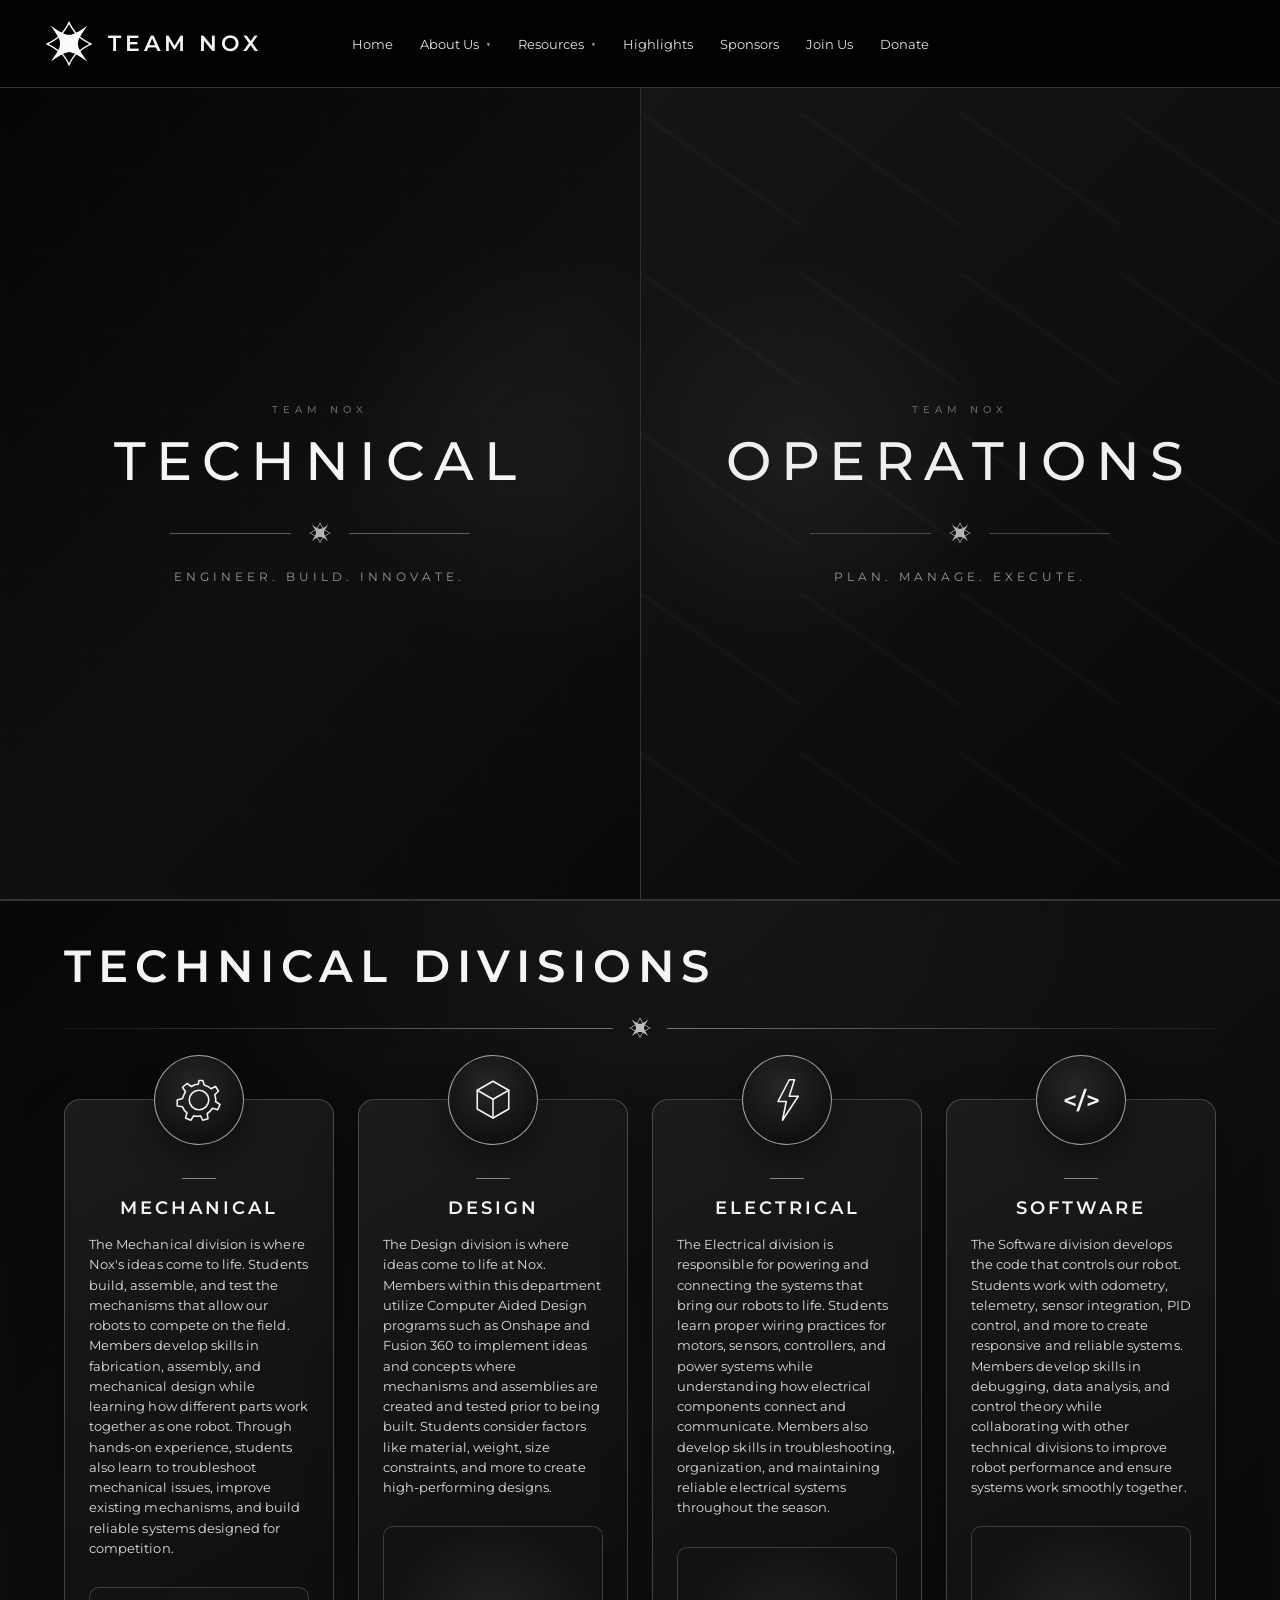
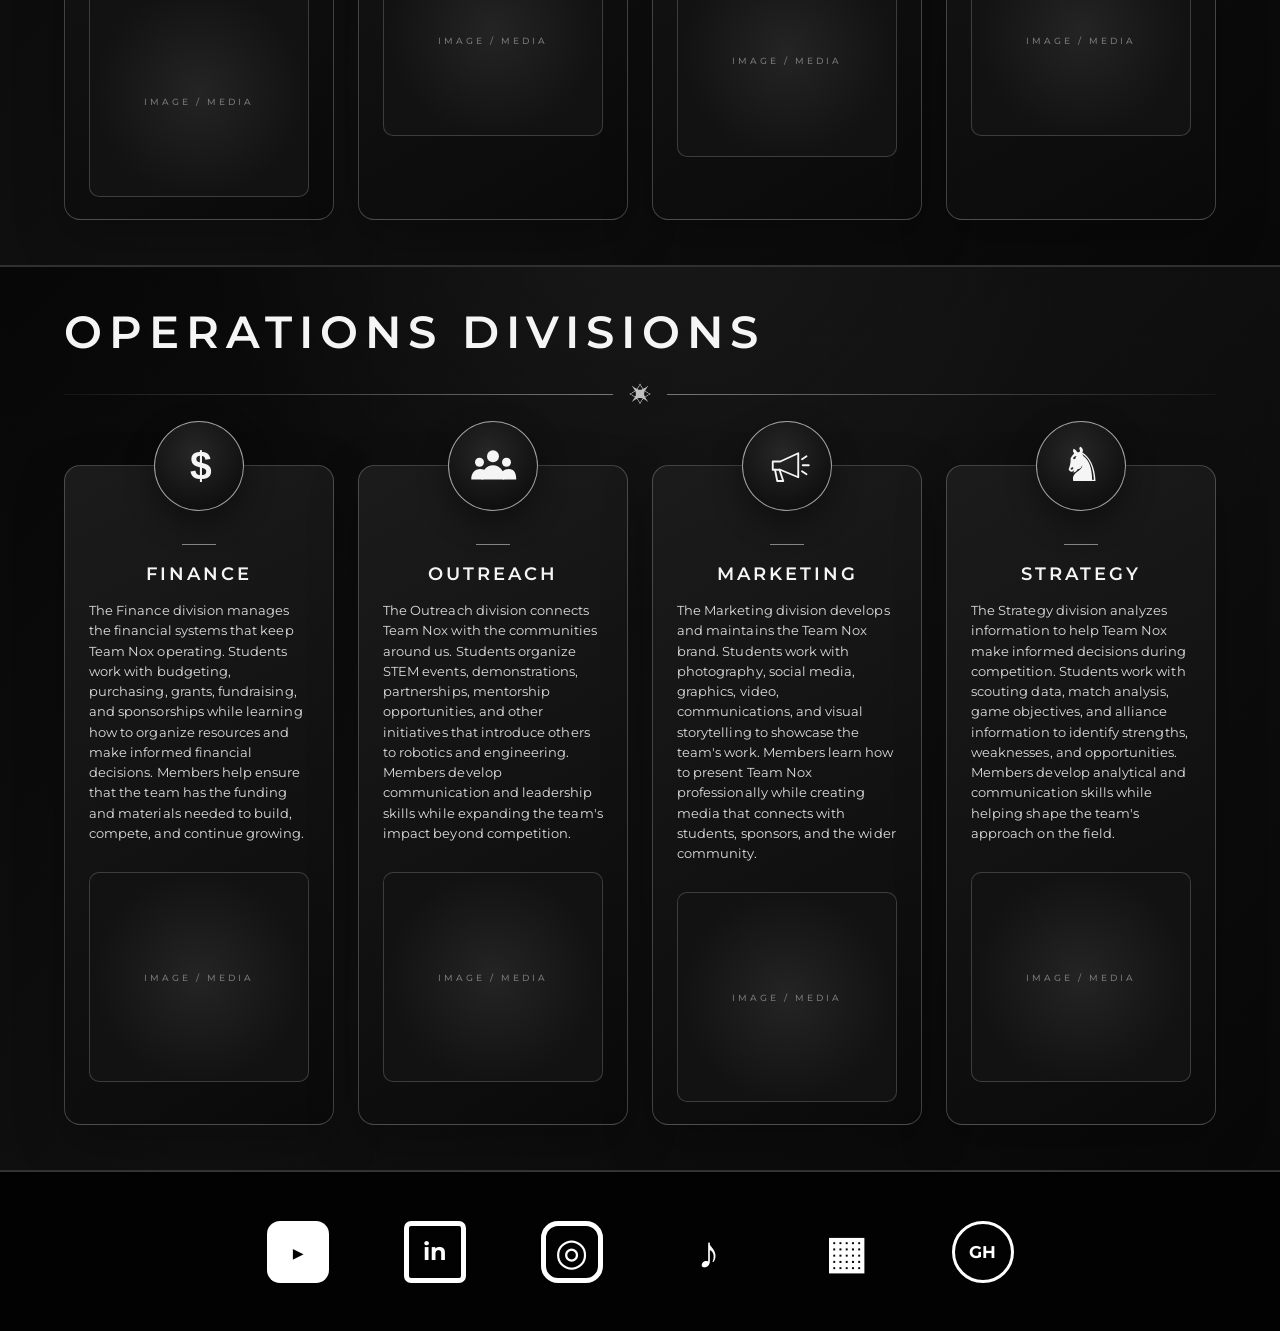
==== About Us/divisions.html @ 46ac1f10 "Initial website upload" ====
<!DOCTYPE html>
<html lang="en">

<head>

  <meta charset="UTF-8">

  <meta
    name="viewport"
    content="width=device-width, initial-scale=1.0"
  >

  <title>Divisions | Team NOX</title>

  <!-- SAME FONT AS HOMEPAGE -->
  <link rel="preconnect" href="https://fonts.googleapis.com">
  <link rel="preconnect" href="https://fonts.gstatic.com" crossorigin>

  <link
    href="https://fonts.googleapis.com/css2?family=Montserrat:wght@300;400;500;600;700&display=swap"
    rel="stylesheet"
  >

  <!-- MAIN WEBSITE CSS -->
  <link rel="stylesheet" href="../style.css">

</head>


<body>


  <!-- =====================================================
       NAVBAR
  ====================================================== -->

  <header class="navbar">


    <!-- TEAM NOX BRAND -->

    <a
      href="../index.html"
      class="brand"
    >

      <img
        src="../image/Nox Transparent Logo.png"
        alt="Team NOX Logo"
        class="nav-logo"
      >

      <span class="brand-name">
        TEAM NOX
      </span>

    </a>



    <!-- NAVIGATION -->

    <nav class="nav-links">


      <!-- HOME -->

      <a href="../index.html">
        Home
      </a>



      <!-- ABOUT US -->

      <div class="nav-dropdown">

        <button
          class="dropdown-button"
          type="button"
        >

          About Us

          <span class="arrow">
            ▼
          </span>

        </button>


        <div class="dropdown-menu">

          <a href="founders.html">
            Meet the Founders
          </a>

          <a href="mentors.html">
            Meet the Mentors
          </a>

          <a href="story.html">
            Our Story
          </a>

          <a href="programs.html">
            Our Programs
          </a>

          <a href="divisions.html">
            Divisions
          </a>

        </div>

      </div>



      <!-- RESOURCES -->

      <div class="nav-dropdown">

        <button
          class="dropdown-button"
          type="button"
        >

          Resources

          <span class="arrow">
            ▼
          </span>

        </button>


        <div class="dropdown-menu">

          <a href="../Resources/grant-tracker.html">
            Grant Tracker
          </a>

          <a href="../Resources/sponsor-packet.html">
            Sponsor Packet
          </a>

          <a href="../Resources/team-handbook.html">
            Team Handbook
          </a>

          <a href="../Resources/team-forms.html">
            Team Forms
          </a>

          <a href="../Resources/calendar.html">
            Calendar
          </a>

        </div>

      </div>



      <a href="../index.html#highlights">
        Highlights
      </a>

      <a href="../index.html#sponsors">
        Sponsors
      </a>

      <a href="../index.html#join">
        Join Us
      </a>

      <a href="../index.html#donate">
        Donate
      </a>


    </nav>


    <div class="nav-spacer"></div>


  </header>



  <!-- =====================================================
       DIVISIONS PAGE
  ====================================================== -->

  <main class="divisions-page">



    <!-- =====================================================
         INTERACTIVE LANDING
    ====================================================== -->

    <div class="division-split">


      <!-- =================================================
           TECHNICAL LANDING PANEL
      ================================================== -->

      <section
        class="division-panel technical-panel"
        tabindex="0"
      >


        <!-- DEFAULT -->

        <div class="division-idle">

          <span class="division-small-label">
            TEAM NOX
          </span>

          <h1>
            TECHNICAL
          </h1>

          <div class="division-divider">

            <span></span>

            <img
              src="../image/Nox Transparent Logo.png"
              alt=""
            >

            <span></span>

          </div>

          <p>
            ENGINEER. BUILD. INNOVATE.
          </p>

        </div>



        <!-- EXPANDED -->

        <div class="division-expanded technical-expanded">


          <div class="division-copy">

            <span class="expanded-number">
              01 / 02
            </span>

            <h2>
              TECHNICAL
            </h2>

            <div class="expanded-divider">

              <span></span>

              <img
                src="../image/Nox Transparent Logo.png"
                alt=""
              >

              <span></span>

            </div>


            <p class="expanded-description">
              OUR TECHNICAL DIVISIONS ARE WHERE TEAM NOX'S STUDENT ENGINEERS COME TO COLLABORATE AND BUILD. THEY ALLOW MEMBERS WITH VARYING SKILL SETS AND INTERESTS TO WORK TOGETHER ON BUILDING AND TESTING OUR ROBOTS. OUR TECHNICAL DIVISIONS ALLOW ALL MEMBERS TO LEARN AND APPLY THEIR KNOWLEDGE FROM AN EASY ENTRY POINT WHILE STILL ALLOWING MORE EXPERIENCED MEMBERS TO FURTHER DEVELOP THEIR SKILLS.
            </p>


            <button
              class="division-learn-button"
              type="button"
              data-target="technical-departments"
            >

              <span>
                LEARN MORE
              </span>

              <span class="learn-arrow">
                →
              </span>

            </button>

          </div>



          <!-- MEDIA -->

          <div class="division-media">

            <div class="media-overlay">

              <span class="media-icon">
                ◇
              </span>

              <span>
                IMAGE / MEDIA
              </span>

            </div>

          </div>


        </div>


      </section>



      <!-- =================================================
           OPERATIONS LANDING PANEL
      ================================================== -->

      <section
        class="division-panel operations-panel"
        tabindex="0"
      >


        <!-- DEFAULT -->

        <div class="division-idle">

          <span class="division-small-label">
            TEAM NOX
          </span>

          <h1>
            OPERATIONS
          </h1>

          <div class="division-divider">

            <span></span>

            <img
              src="../image/Nox Transparent Logo.png"
              alt=""
            >

            <span></span>

          </div>

          <p>
            PLAN. MANAGE. EXECUTE.
          </p>

        </div>



        <!-- EXPANDED -->

        <div class="division-expanded operations-expanded">


          <!-- MEDIA -->

          <div class="division-media">

            <div class="media-overlay">

              <span class="media-icon">
                ◇
              </span>

              <span>
                IMAGE / MEDIA
              </span>

            </div>

          </div>



          <div class="division-copy">

            <span class="expanded-number">
              02 / 02
            </span>

            <h2>
              OPERATIONS
            </h2>

            <div class="expanded-divider">

              <span></span>

              <img
                src="../image/Nox Transparent Logo.png"
                alt=""
              >

              <span></span>

            </div>


            <p class="expanded-description">
              OUR OPERATIONS DIVISIONS ARE WHERE TEAM NOX'S STUDENTS COLLABORATE, ORGANIZE, AND LEAD THE TEAM OUTSIDE OF THE ROBOT. THEY ALLOW STUDENTS WITH DIFFERENT SKILLS AND INTERESTS TO COME TOGETHER IN OUTREACH, FINANCE, MARKETING, STRATEGY, AND MORE. OUR OPERATIONS DIVISIONS SERVE AS AN ACCESSIBLE GATEWAY TO LEADERSHIP POSITIONS WHERE STUDENTS CAN DEVELOP THEIR COMMUNICATION AND BUSINESS SKILLS AND ALLOW OUR MORE EXPERIENCED MEMBERS TO TAKE ON GREATER RESPONSIBILITIES AND INFLUENCE THE FUTURE OF TEAM NOX.
            </p>


            <button
              class="division-learn-button"
              type="button"
              data-target="operations-departments"
            >

              <span>
                LEARN MORE
              </span>

              <span class="learn-arrow">
                →
              </span>

            </button>

          </div>


        </div>


      </section>


    </div>



    <!-- =====================================================
         TECHNICAL DIVISIONS
    ====================================================== -->

    <section
      class="technical-divisions-section"
      id="technical-departments"
    >

      <div class="technical-divisions-inner">


        <!-- HEADING -->

        <div class="technical-divisions-heading">

          <h2>
            TECHNICAL DIVISIONS
          </h2>

          <div class="technical-heading-divider">

            <span></span>

            <img
              src="../image/Nox Transparent Logo.png"
              alt=""
            >

            <span></span>

          </div>

        </div>



        <!-- TECHNICAL CARDS -->

        <div class="technical-divisions-grid">


          <!-- =================================================
               MECHANICAL
          ================================================== -->

          <article class="technical-division-card">


            <div class="technical-icon">

              <svg
                viewBox="0 0 64 64"
                aria-hidden="true"
              >

                <circle
                  cx="32"
                  cy="32"
                  r="13"
                ></circle>

                <path d="
                  M32 6
                  L37 6
                  L39 12
                  C42 13 45 14 48 17
                  L54 14
                  L58 20
                  L53 25
                  C54 28 55 31 54 34
                  L60 38
                  L57 45
                  L50 43
                  C48 46 46 48 43 50
                  L44 57
                  L37 59
                  L34 53
                  C31 54 28 54 25 53
                  L21 59
                  L14 56
                  L16 49
                  C13 47 11 44 10 41
                  L3 40
                  L3 32
                  L10 30
                  C11 27 12 24 14 21
                  L10 15
                  L16 10
                  L22 14
                  C25 12 28 11 31 11
                  Z
                "></path>

              </svg>

            </div>


            <div class="technical-card-divider"></div>


            <h3>
              MECHANICAL
            </h3>


            <p>
              The Mechanical division is where Nox's ideas come to life.
              Students build, assemble, and test the mechanisms that allow
              our robots to compete on the field. Members develop skills in
              fabrication, assembly, and mechanical design while learning
              how different parts work together as one robot. Through
              hands-on experience, students also learn to troubleshoot
              mechanical issues, improve existing mechanisms, and build
              reliable systems designed for competition.
            </p>


            <div class="technical-card-image">

              <span>
                IMAGE / MEDIA
              </span>

            </div>


          </article>



          <!-- =================================================
               DESIGN
          ================================================== -->

          <article class="technical-division-card">


            <div class="technical-icon">

              <svg
                viewBox="0 0 64 64"
                aria-hidden="true"
              >

                <path d="
                  M32 7
                  L53 19
                  L53 44
                  L32 56
                  L11 44
                  L11 19
                  Z
                "></path>

                <path d="
                  M11 19
                  L32 31
                  L53 19
                "></path>

                <path d="
                  M32 31
                  L32 56
                "></path>

              </svg>

            </div>


            <div class="technical-card-divider"></div>


            <h3>
              DESIGN
            </h3>


            <p>
              The Design division is where ideas come to life at Nox.
              Members within this department utilize Computer Aided Design
              programs such as Onshape and Fusion 360 to implement ideas
              and concepts where mechanisms and assemblies are created and
              tested prior to being built. Students consider factors like
              material, weight, size constraints, and more to create
              high-performing designs.
            </p>


            <div class="technical-card-image">

              <span>
                IMAGE / MEDIA
              </span>

            </div>


          </article>



          <!-- =================================================
               ELECTRICAL
          ================================================== -->

          <article class="technical-division-card">


            <div class="technical-icon">

              <svg
                viewBox="0 0 64 64"
                aria-hidden="true"
              >

                <path d="
                  M35 5
                  L20 34
                  L31 34
                  L26 59
                  L47 27
                  L35 27
                  L42 5
                  Z
                "></path>

              </svg>

            </div>


            <div class="technical-card-divider"></div>


            <h3>
              ELECTRICAL
            </h3>


            <p>
              The Electrical division is responsible for powering and
              connecting the systems that bring our robots to life.
              Students learn proper wiring practices for motors, sensors,
              controllers, and power systems while understanding how
              electrical components connect and communicate. Members also
              develop skills in troubleshooting, organization, and
              maintaining reliable electrical systems throughout the season.
            </p>


            <div class="technical-card-image">

              <span>
                IMAGE / MEDIA
              </span>

            </div>


          </article>



          <!-- =================================================
               SOFTWARE
          ================================================== -->

          <article class="technical-division-card">


            <div class="technical-icon software-icon">

              <span>
                &lt;/&gt;
              </span>

            </div>


            <div class="technical-card-divider"></div>


            <h3>
              SOFTWARE
            </h3>


            <p>
              The Software division develops the code that controls our
              robot. Students work with odometry, telemetry, sensor
              integration, PID control, and more to create responsive and
              reliable systems. Members develop skills in debugging, data
              analysis, and control theory while collaborating with other
              technical divisions to improve robot performance and ensure
              systems work smoothly together.
            </p>


            <div class="technical-card-image">

              <span>
                IMAGE / MEDIA
              </span>

            </div>


          </article>


        </div>

      </div>

    </section>



    <!-- =====================================================
         OPERATIONS DIVISIONS
    ====================================================== -->

    <section
      class="operations-divisions-section"
      id="operations-departments"
    >

      <div class="operations-divisions-inner">


        <!-- HEADING -->

        <div class="operations-divisions-heading">

          <h2>
            OPERATIONS DIVISIONS
          </h2>

          <div class="operations-heading-divider">

            <span></span>

            <img
              src="../image/Nox Transparent Logo.png"
              alt=""
            >

            <span></span>

          </div>

        </div>



        <!-- OPERATIONS CARDS -->

        <div class="operations-divisions-grid">


          <!-- =================================================
               FINANCE
          ================================================== -->

          <article class="operations-division-card">


            <!-- DOLLAR ICON -->

            <div class="operations-icon operations-finance-icon">

              <svg
                viewBox="0 0 64 64"
                aria-hidden="true"
              >

                <text
                  x="34"
                  y="46"
                  text-anchor="middle"
                  fill="#f5f5f5"
                  stroke="none"
                  font-family="Arial, sans-serif"
                  font-size="43"
                  font-weight="700"
                >
                  $
                </text>

              </svg>

            </div>


            <div class="operations-card-divider"></div>


            <h3>
              FINANCE
            </h3>


            <p>
              The Finance division manages the financial systems that keep
              Team Nox operating. Students work with budgeting, purchasing,
              grants, fundraising, and sponsorships while learning how to
              organize resources and make informed financial decisions.
              Members help ensure that the team has the funding and
              materials needed to build, compete, and continue growing.
            </p>


            <div class="operations-card-image">

              <span>
                IMAGE / MEDIA
              </span>

            </div>


          </article>



          <!-- =================================================
               OUTREACH
          ================================================== -->

          <article class="operations-division-card">


            <!-- PEOPLE ICON -->

            <div class="operations-icon operations-outreach-icon">

              <svg
                viewBox="0 0 64 64"
                aria-hidden="true"
              >

                <!-- CENTER PERSON -->

                <circle
                  cx="32"
                  cy="19"
                  r="8"
                  fill="#f5f5f5"
                  stroke="none"
                ></circle>

                <path
                  d="
                    M17 50
                    C17 38 23 31 32 31
                    C41 31 47 38 47 50
                    Z
                  "
                  fill="#f5f5f5"
                  stroke="none"
                ></path>


                <!-- LEFT PERSON -->

                <circle
                  cx="14"
                  cy="27"
                  r="6"
                  fill="#f5f5f5"
                  stroke="none"
                ></circle>

                <path
                  d="
                    M3 50
                    C3 41 8 36 15 36
                    C18 36 21 37 23 39
                    C20 42 19 46 19 50
                    Z
                  "
                  fill="#f5f5f5"
                  stroke="none"
                ></path>


                <!-- RIGHT PERSON -->

                <circle
                  cx="50"
                  cy="27"
                  r="6"
                  fill="#f5f5f5"
                  stroke="none"
                ></circle>

                <path
                  d="
                    M45 39
                    C47 37 50 36 53 36
                    C60 36 63 41 63 50
                    L45 50
                    C45 46 44 42 41 39
                    Z
                  "
                  fill="#f5f5f5"
                  stroke="none"
                ></path>

              </svg>

            </div>


            <div class="operations-card-divider"></div>


            <h3>
              OUTREACH
            </h3>


            <p>
              The Outreach division connects Team Nox with the communities
              around us. Students organize STEM events, demonstrations,
              partnerships, mentorship opportunities, and other initiatives
              that introduce others to robotics and engineering. Members
              develop communication and leadership skills while expanding
              the team's impact beyond competition.
            </p>


            <div class="operations-card-image">

              <span>
                IMAGE / MEDIA
              </span>

            </div>


          </article>



          <!-- =================================================
               MARKETING
          ================================================== -->

          <article class="operations-division-card">


            <!-- MEGAPHONE ICON -->

            <div class="operations-icon operations-marketing-icon">

              <svg
                viewBox="0 0 64 64"
                aria-hidden="true"
              >

                <!-- MAIN MEGAPHONE -->

                <path
                  d="
                    M13 26
                    L23 26
                    L47 15
                    L47 47
                    L23 37
                    L13 37
                    Z
                  "
                  fill="none"
                  stroke="#f5f5f5"
                  stroke-width="2.5"
                  stroke-linejoin="round"
                ></path>


                <!-- HANDLE -->

                <path
                  d="
                    M22 37
                    L27 52
                    L19 52
                    L16 37
                  "
                  fill="none"
                  stroke="#f5f5f5"
                  stroke-width="2.5"
                  stroke-linejoin="round"
                ></path>


                <!-- SOUND -->

                <path
                  d="M52 23 L58 19"
                  stroke="#f5f5f5"
                  stroke-width="2.5"
                  stroke-linecap="round"
                ></path>

                <path
                  d="M53 31 L61 31"
                  stroke="#f5f5f5"
                  stroke-width="2.5"
                  stroke-linecap="round"
                ></path>

                <path
                  d="M52 39 L58 43"
                  stroke="#f5f5f5"
                  stroke-width="2.5"
                  stroke-linecap="round"
                ></path>

              </svg>

            </div>


            <div class="operations-card-divider"></div>


            <h3>
              MARKETING
            </h3>


            <p>
              The Marketing division develops and maintains the Team Nox
              brand. Students work with photography, social media, graphics,
              video, communications, and visual storytelling to showcase the
              team's work. Members learn how to present Team Nox
              professionally while creating media that connects with
              students, sponsors, and the wider community.
            </p>


            <div class="operations-card-image">

              <span>
                IMAGE / MEDIA
              </span>

            </div>


          </article>



          <!-- =================================================
               STRATEGY
          ================================================== -->

          <article class="operations-division-card">


            <!-- CHESS KNIGHT ICON -->

            <div class="operations-icon operations-strategy-icon">

              <svg
                viewBox="0 0 64 64"
                aria-hidden="true"
              >

                <text
                  x="32"
                  y="46"
                  text-anchor="middle"
                  fill="#f5f5f5"
                  stroke="none"
                  font-family="Georgia, 'Times New Roman', serif"
                  font-size="46"
                >
                  ♞
                </text>

              </svg>

            </div>


            <div class="operations-card-divider"></div>


            <h3>
              STRATEGY
            </h3>


            <p>
              The Strategy division analyzes information to help Team Nox
              make informed decisions during competition. Students work
              with scouting data, match analysis, game objectives, and
              alliance information to identify strengths, weaknesses, and
              opportunities. Members develop analytical and communication
              skills while helping shape the team's approach on the field.
            </p>


            <div class="operations-card-image">

              <span>
                IMAGE / MEDIA
              </span>

            </div>


          </article>


        </div>

      </div>

    </section>


  </main>



  <!-- =====================================================
       FOOTER
  ====================================================== -->

  <footer>

    <div class="socials">


      <a
        href="#"
        class="social youtube"
        aria-label="YouTube"
      >
        ▶
      </a>


      <a
        href="#"
        class="social linkedin"
        aria-label="LinkedIn"
      >
        in
      </a>


      <a
        href="#"
        class="social instagram"
        aria-label="Instagram"
      >
        ◎
      </a>


      <a
        href="#"
        class="social tiktok"
        aria-label="TikTok"
      >
        ♪
      </a>


      <a
        href="#"
        class="social ftc"
        aria-label="FTC"
      >
        ▦
      </a>


      <a
        href="#"
        class="social github"
        aria-label="GitHub"
      >
        GH
      </a>


    </div>

  </footer>



  <!-- =====================================================
       MAIN WEBSITE JS
  ====================================================== -->

  <script src="../script.js"></script>



  <!-- =====================================================
       DIVISION LEARN MORE SCROLL
  ====================================================== -->

  <script>

    const divisionButtons =
      document.querySelectorAll(
        ".division-learn-button"
      );


    divisionButtons.forEach((button) => {

      button.addEventListener("click", () => {

        const targetId =
          button.dataset.target;


        const section =
          document.getElementById(targetId);


        if (section) {

          section.scrollIntoView({

            behavior: "smooth",

            block: "start"

          });

        }

      });

    });

  </script>


</body>

</html>
---- style.css ----
/* =========================
   GLOBAL
========================= */

* {
  margin: 0;
  padding: 0;
  box-sizing: border-box;
}

html {
  scroll-behavior: smooth;
}

body {
  background: #050505;
  color: #f5f5f5;

  font-family: "Montserrat", sans-serif;

  overflow-x: hidden;
}

a {
  color: inherit;
  text-decoration: none;
}

img {
  display: block;
  max-width: 100%;
}

:root {
  --black: #050505;
  --black-soft: #090909;

  --dark: #101010;
  --dark-gray: #171717;

  --gray: #2b2b2b;
  --gray-light: #9c9c9c;

  --border: #5b5b5b;

  --white: #f5f5f5;
}


/* =========================
   NAVBAR
========================= */

.navbar {
  width: 100%;
  height: 88px;

  display: grid;

  grid-template-columns: 1fr auto 1fr;

  align-items: center;

  padding: 0 45px;

  background: rgba(3, 3, 3, 0.96);

  border-bottom: 1px solid #343434;

  position: sticky;
  top: 0;

  z-index: 1000;

  backdrop-filter: blur(14px);
}


/* Logo + Team NOX */

.brand {
  justify-self: start;

  display: flex;
  align-items: center;

  gap: 15px;
}

.nav-logo {
  width: 48px;
  height: 48px;

  object-fit: contain;
}

.brand-name {
  font-size: 22px;

  font-weight: 600;

  letter-spacing: 4px;

  white-space: nowrap;
}


/* Navigation */

.nav-links {
  justify-self: center;

  display: flex;

  align-items: center;
  justify-content: center;

  gap: 27px;

  height: 100%;
}

.nav-links > a {
  color: #e4e4e4;

  font-size: 13px;

  font-weight: 400;

  position: relative;

  white-space: nowrap;

  transition: color 0.25s ease;
}

.nav-links > a::after {
  content: "";

  position: absolute;

  left: 0;
  bottom: -9px;

  width: 0;
  height: 1px;

  background: #ffffff;

  transition: width 0.25s ease;
}

.nav-links > a:hover {
  color: #ffffff;
}

.nav-links > a:hover::after {
  width: 100%;
}

.arrow {
  font-size: 8px;

  margin-left: 3px;

  color: #999;

  display: inline-block;

  transition: transform 0.2s ease;
}


/*
  Keeps navigation centered
*/

.nav-spacer {
  justify-self: end;

  width: 180px;
}


/* =========================
   ABOUT US DROPDOWN
========================= */

.nav-dropdown {
  position: relative;

  display: flex;
  align-items: center;

  /*
    Fill navbar height so there is no
    hover gap between About Us and menu
  */
  height: 100%;
}


/* About Us button */

.dropdown-button {
  background: none;

  border: none;

  height: 100%;

  padding: 0;

  font-family: "Montserrat", sans-serif;

  font-size: 13px;

  font-weight: 400;

  color: #e4e4e4;

  cursor: pointer;

  display: flex;
  align-items: center;

  gap: 4px;

  white-space: nowrap;

  position: relative;

  transition: color 0.25s ease;
}


/* underline */

.dropdown-button::after {
  content: "";

  position: absolute;

  left: 0;

  bottom: 25px;

  width: 0;

  height: 1px;

  background: #ffffff;

  transition: width 0.25s ease;
}

.nav-dropdown:hover .dropdown-button {
  color: #ffffff;
}

.nav-dropdown:hover .dropdown-button::after {
  width: 100%;
}


/* Hidden dropdown */

.dropdown-menu {
  position: absolute;

  /*
    Important:
    touches the bottom of nav-dropdown
    instead of floating below it
  */
  top: 100%;

  left: 50%;

  transform:
    translateX(-50%)
    translateY(0);

  min-width: 225px;

  background: rgba(7, 7, 7, 0.98);

  border:
    1px solid
    rgba(255, 255, 255, 0.13);

  padding: 8px;

  opacity: 0;

  visibility: hidden;

  pointer-events: none;

  z-index: 3000;

  box-shadow:
    0 18px 45px
    rgba(0, 0, 0, 0.6);

  backdrop-filter: blur(16px);

  -webkit-backdrop-filter: blur(16px);

  transition:
    opacity 0.18s ease,
    visibility 0.18s ease;
}


/*
  Invisible bridge.

  Even if the browser creates a tiny
  subpixel gap, your cursor stays in
  the hover area.
*/

.dropdown-menu::before {
  content: "";

  position: absolute;

  left: 0;

  top: -12px;

  width: 100%;

  height: 12px;

  background: transparent;
}


/* small top accent */

.dropdown-menu::after {
  content: "";

  position: absolute;

  left: 50%;

  top: -1px;

  transform: translateX(-50%);

  width: 45px;

  height: 1px;

  background: rgba(255, 255, 255, 0.75);
}


/* Dropdown links */

.dropdown-menu a {
  display: flex;

  align-items: center;

  width: 100%;

  min-height: 43px;

  padding: 0 16px;

  color: #bdbdbd;

  font-size: 12px;

  font-weight: 400;

  letter-spacing: 0.25px;

  white-space: nowrap;

  position: relative;

  transition:
    color 0.2s ease,
    background 0.2s ease,
    padding-left 0.2s ease;
}


/*
  Remove normal navbar underline
  inside dropdown
*/

.dropdown-menu a::after {
  display: none;
}


/* Dropdown link hover */

.dropdown-menu a:hover {
  color: #ffffff;

  background:
    rgba(255, 255, 255, 0.065);

  padding-left: 20px;
}


/* Show dropdown */

.nav-dropdown:hover .dropdown-menu,
.nav-dropdown:focus-within .dropdown-menu {
  opacity: 1;

  visibility: visible;

  pointer-events: auto;
}


/* Rotate arrow */

.nav-dropdown:hover .arrow,
.nav-dropdown:focus-within .arrow {
  transform: rotate(180deg);
}


/* =========================
   HERO
========================= */

.hero {
  min-height: calc(100svh - 88px);
  width: 100%;

  position: relative;

  display: flex;
  align-items: center;
  justify-content: center;

  overflow: hidden;

  background:
    radial-gradient(
      circle at 52% 48%,
      rgba(32, 32, 32, 0.34) 0%,
      rgba(18, 18, 18, 0.24) 28%,
      rgba(9, 9, 9, 0.72) 60%,
      #050505 100%
    ),
    linear-gradient(
      90deg,
      #050505 0%,
      #080808 48%,
      #0a0a0a 72%,
      #060606 100%
    );
}


/* subtle technical grid */

.hero::before {
  content: "";

  position: absolute;
  inset: 0;

  background-image:
    linear-gradient(
      rgba(255, 255, 255, 0.012) 1px,
      transparent 1px
    ),
    linear-gradient(
      90deg,
      rgba(255, 255, 255, 0.012) 1px,
      transparent 1px
    );

  background-size: 80px 80px;

  opacity: 0.18;

  pointer-events: none;
}


/* left technical detail */

.hero-lines-left {
  position: absolute;

  width: 390px;
  height: 350px;

  left: 0;
  top: 100px;

  opacity: 0.45;
}

.hero-lines-left::before {
  content: "";

  position: absolute;

  left: -90px;
  top: 90px;

  width: 390px;
  height: 1px;

  background: #3b3b3b;

  transform: rotate(-45deg);
}

.hero-lines-left::after {
  content: "";

  position: absolute;

  left: 50px;
  top: 270px;

  width: 250px;
  height: 1px;

  background: #393939;
}


/* centered hero */

.hero-center {
  z-index: 10;

  display: flex;

  flex-direction: column;

  align-items: center;
  justify-content: center;
}

.hero-logo {
  width: 330px;
  height: 330px;

  object-fit: contain;

  margin-bottom: 15px;

  filter:
    drop-shadow(
      0 0 25px rgba(255, 255, 255, 0.08)
    );
}

.hero-text {
  display: flex;

  flex-direction: column;

  align-items: center;

  gap: 10px;

  font-size: 30px;

  font-weight: 400;

  letter-spacing: 9px;
}


/* decorative giant logo */

.hero-watermark {
  position: absolute;

  right: -210px;
  bottom: -150px;

  width: 820px;

  opacity: 0.12;

  pointer-events: none;

  filter: brightness(0.78);

  -webkit-mask-image: linear-gradient(
    to right,
    transparent 0%,
    rgba(0, 0, 0, 0.06) 12%,
    rgba(0, 0, 0, 0.18) 25%,
    rgba(0, 0, 0, 0.42) 40%,
    rgba(0, 0, 0, 0.72) 58%,
    black 78%,
    black 100%
  );

  mask-image: linear-gradient(
    to right,
    transparent 0%,
    rgba(0, 0, 0, 0.06) 12%,
    rgba(0, 0, 0, 0.18) 25%,
    rgba(0, 0, 0, 0.42) 40%,
    rgba(0, 0, 0, 0.72) 58%,
    black 78%,
    black 100%
  );

  -webkit-mask-repeat: no-repeat;
  mask-repeat: no-repeat;

  -webkit-mask-size: 100% 100%;
  mask-size: 100% 100%;
}


/* =========================
   COMMON SECTION
========================= */

.section {
  width: 100%;

  border-top: 1px solid #444;
}

.section-inner {
  width: min(1280px, 90%);

  margin: auto;

  padding: 48px 0;
}

.section-title {
  font-size: 34px;

  font-weight: 600;

  letter-spacing: 6px;

  margin-bottom: 16px;
}

.section-copy {
  color: #dedede;

  font-size: 16px;

  line-height: 1.62;

  letter-spacing: 1.8px;

  font-weight: 400;

  text-transform: uppercase;
}


/* =========================
   BUTTONS
========================= */

.outline-button {
  width: 285px;
  height: 61px;

  margin-top: 25px;

  display: flex;

  align-items: center;
  justify-content: center;

  border: 1px solid #a4a4a4;

  color: #ffffff;

  font-size: 14px;

  font-weight: 500;

  transition:
    background 0.3s ease,
    color 0.3s ease,
    border 0.3s ease;
}

.outline-button:hover {
  background: #f5f5f5;

  color: #050505;

  border-color: #f5f5f5;
}


/* =========================
   IMAGE PLACEHOLDERS
========================= */

.image-placeholder {
  min-height: 330px;

  border: 1px solid #999;

  background:
    radial-gradient(
      circle at center,
      #242424 0%,
      #1a1a1a 55%,
      #111111 100%
    );

  display: flex;

  align-items: center;
  justify-content: center;

  text-align: center;

  color: #cfcfcf;

  font-size: 14px;

  padding: 25px;

  transition:
    transform 0.3s ease,
    border-color 0.3s ease;
}

.image-placeholder:hover {
  transform: translateY(-3px);

  border-color: #d5d5d5;
}


/* =========================
   FIRST
========================= */

.first-section {
  background: #050505;
}

.first-grid {
  display: grid;

  grid-template-columns: 1.75fr 0.65fr;

  align-items: center;

  gap: 80px;
}


/* =========================
   WHO ARE WE
========================= */

.who-section {
  background:
    linear-gradient(
      110deg,
      #121212 0%,
      #1a1a1a 48%,
      #101010 100%
    );
}

.who-grid {
  display: grid;

  grid-template-columns: 340px 1fr;

  align-items: center;

  gap: 50px;
}

.about-button {
  margin-left: auto;

  width: 360px;
}


/* =========================
   INTERESTED
========================= */

.interested-section {
  background: #050505;
}

.interested-grid {
  display: grid;

  grid-template-columns: 1.7fr 0.7fr;

  align-items: center;

  gap: 80px;
}

.interested-content {
  max-width: 850px;
}


/* =========================
   SPONSORS
========================= */

.sponsors {
  background:
    linear-gradient(
      100deg,
      #101010 0%,
      #1a1a1a 50%,
      #101010 100%
    );
}

.sponsor-heading {
  display: flex;

  align-items: center;
  justify-content: center;

  gap: 30px;

  margin-bottom: 35px;
}

.sponsor-heading h2 {
  font-size: 34px;

  font-weight: 600;

  letter-spacing: 6px;

  text-align: center;

  white-space: nowrap;
}

.sponsor-line {
  height: 1px;

  width: 240px;

  background: #666;
}

.sponsor-grid {
  display: grid;

  grid-template-columns: repeat(4, 1fr);

  gap: 30px;
}

.sponsor-card {
  height: 215px;

  border: 1px solid #989898;

  background:
    radial-gradient(
      circle at center,
      #252525,
      #151515
    );

  display: flex;

  align-items: center;
  justify-content: center;

  color: #d6d6d6;

  font-size: 14px;

  transition:
    transform 0.3s ease,
    background 0.3s ease,
    border-color 0.3s ease;
}

.sponsor-card:hover {
  transform: translateY(-5px);

  background: #242424;

  border-color: #ffffff;
}


/* =========================
   FOOTER
========================= */

footer {
  min-height: 160px;

  background: #020202;

  border-top: 1px solid #363636;

  display: flex;

  align-items: center;
  justify-content: center;
}

.socials {
  display: flex;

  align-items: center;
  justify-content: center;

  gap: 75px;
}

.social {
  width: 62px;
  height: 62px;

  display: flex;

  align-items: center;
  justify-content: center;

  color: #ffffff;

  font-size: 25px;

  font-weight: 700;

  transition:
    transform 0.25s ease,
    opacity 0.25s ease;
}

.social:hover {
  transform: translateY(-5px);

  opacity: 0.7;
}

.youtube {
  border-radius: 13px;

  background: white;

  color: black;
}

.linkedin {
  border-radius: 7px;

  border: 5px solid white;

  font-size: 24px;
}

.instagram {
  border-radius: 17px;

  border: 5px solid white;

  font-size: 38px;

  font-weight: 400;
}

.tiktok {
  font-size: 45px;
}

.ftc {
  font-size: 44px;
}

.github {
  border: 3px solid white;

  border-radius: 50%;

  font-size: 17px;
}


/* =========================
   SCROLL ANIMATION
========================= */

.section-inner {
  opacity: 0;

  transform: translateY(20px);

  transition:
    opacity 0.7s ease,
    transform 0.7s ease;
}

.section-inner.visible {
  opacity: 1;

  transform: translateY(0);
}


/* =========================
   TABLET
========================= */

@media (max-width: 1100px) {

  .navbar {
    padding: 0 25px;
  }

  .nav-links {
    gap: 16px;
  }

  .nav-links > a,
  .dropdown-button {
    font-size: 11px;
  }

  .brand-name {
    font-size: 18px;

    letter-spacing: 2px;
  }

  .nav-logo {
    width: 42px;
    height: 42px;
  }

  .nav-spacer {
    width: 140px;
  }

  .dropdown-menu {
    min-width: 205px;
  }

  .first-grid,
  .interested-grid {
    gap: 45px;
  }

  .who-grid {
    grid-template-columns: 280px 1fr;
  }

  .sponsor-grid {
    grid-template-columns: repeat(2, 1fr);
  }
}


/* =========================
   MOBILE
========================= */

@media (max-width: 800px) {

  .navbar {
    height: auto;

    min-height: 90px;

    display: flex;

    flex-direction: column;

    padding: 16px 20px;

    gap: 15px;
  }

  .brand {
    justify-self: auto;
  }

  .nav-links {
    flex-wrap: wrap;

    width: 100%;

    gap: 12px 18px;

    height: auto;
  }

  .nav-dropdown {
    height: auto;
  }

  .dropdown-button {
    height: auto;

    padding: 5px 0;
  }

  .dropdown-menu {
    top: calc(100% + 5px);
  }

  .nav-spacer {
    display: none;
  }


  /* HERO */

  .hero {
    min-height: calc(100svh - 90px);

    width: 100%;

    position: relative;

    display: flex;
    align-items: center;
    justify-content: center;

    overflow: hidden;

    background:
      radial-gradient(
        circle at 76% 60%,
        #181818 0%,
        #101010 30%,
        #090909 58%,
        #050505 100%
      );
  }

  .hero-logo {
    width: 240px;
    height: 240px;
  }

  .hero-text {
    font-size: 24px;

    letter-spacing: 6px;
  }

  .hero-watermark {
    width: 470px;

    right: -290px;

    bottom: -80px;
  }


  /* SECTIONS */

  .first-grid,
  .who-grid,
  .interested-grid {
    grid-template-columns: 1fr;
  }

  .section-title {
    font-size: 28px;
  }

  .section-copy {
    font-size: 13px;

    line-height: 1.7;
  }

  .image-placeholder {
    min-height: 260px;
  }

  .about-button {
    margin-left: 0;

    width: 285px;
  }


  /* SPONSORS */

  .sponsor-grid {
    grid-template-columns: 1fr 1fr;
  }

  .sponsor-heading {
    gap: 15px;
  }

  .sponsor-line {
    width: 60px;
  }

  .sponsor-heading h2 {
    font-size: 21px;

    letter-spacing: 5px;
  }


  /* FOOTER */

  .socials {
    gap: 25px;

    flex-wrap: wrap;
  }
}


/* =========================
   SMALL MOBILE
========================= */

@media (max-width: 500px) {

  .hero {
    min-height: calc(100svh - 90px);
  }

  .hero-logo {
    width: 190px;
    height: 190px;
  }

  .hero-text {
    font-size: 19px;

    letter-spacing: 5px;
  }

  .section-inner {
    width: 88%;
  }

  .section-title {
    font-size: 25px;

    letter-spacing: 4px;
  }

  .outline-button,
  .about-button {
    width: 100%;
  }

  .sponsor-grid {
    grid-template-columns: 1fr;
  }

  .sponsor-line {
    display: none;
  }

  .social {
    width: 50px;
    height: 50px;
  }
}


/* =========================================================
   DIVISIONS PAGE
   Uses existing Team NOX Montserrat + navbar/footer
========================================================= */


.divisions-page {
  width: 100%;

  background: #050505;
}


/* =========================================================
   SPLIT LANDING SCREEN
========================================================= */

.division-split {
  width: 100%;

  min-height: calc(100svh - 88px);

  display: flex;

  position: relative;

  overflow: hidden;

  border-bottom: 1px solid #363636;
}


/* =========================================================
   BOTH PANELS
========================================================= */

.division-panel {
  flex: 1;

  min-width: 0;

  position: relative;

  overflow: hidden;

  display: flex;

  align-items: center;
  justify-content: center;

  cursor: pointer;

  transition:
    flex 0.8s cubic-bezier(0.22, 1, 0.36, 1),
    background 0.6s ease;

  isolation: isolate;
}


/* thin center divider */

.division-panel:first-child {
  border-right: 1px solid rgba(255,255,255,0.16);
}


/* =========================================================
   TECHNICAL BACKGROUND
========================================================= */

.technical-panel {
  color: #f5f5f5;

  background:
    radial-gradient(
      circle at 85% 45%,
      rgba(255,255,255,0.045),
      transparent 30%
    ),
    linear-gradient(
      135deg,
      #050505,
      #101010 55%,
      #090909
    );
}


/* technical grid */

.technical-panel::before {
  content: "";

  position: absolute;

  inset: 0;

  background-image:
    linear-gradient(
      rgba(255,255,255,0.014) 1px,
      transparent 1px
    ),
    linear-gradient(
      90deg,
      rgba(255,255,255,0.014) 1px,
      transparent 1px
    );

  background-size: 80px 80px;

  opacity: 0.65;

  pointer-events: none;

  z-index: -1;
}


/* =========================================================
   OPERATIONS BACKGROUND
========================================================= */

.operations-panel {
  color: #efefef;

  background:
    radial-gradient(
      circle at 25% 45%,
      rgba(255,255,255,0.055),
      transparent 30%
    ),
    linear-gradient(
      135deg,
      #151515,
      #0e0e0e 58%,
      #080808
    );
}


/* subtle technical lines */

.operations-panel::before {
  content: "";

  position: absolute;

  inset: 0;

  background-image:
    linear-gradient(
      35deg,
      transparent 48%,
      rgba(255,255,255,0.018) 49%,
      rgba(255,255,255,0.018) 50%,
      transparent 51%
    );

  background-size: 160px 160px;

  pointer-events: none;

  z-index: -1;
}


/* =========================================================
   HOVER WIDTH INTERACTION
========================================================= */

/*
   When Technical is hovered:
   Technical = 82%
   Operations = 18%
*/

.division-split:has(.technical-panel:hover)
.technical-panel {
  flex: 5;
}

.division-split:has(.technical-panel:hover)
.operations-panel {
  flex: 1;
}


/*
   Operations hovered
*/

.division-split:has(.operations-panel:hover)
.operations-panel {
  flex: 5;
}

.division-split:has(.operations-panel:hover)
.technical-panel {
  flex: 1;
}


/* keyboard support */

.division-split:has(.technical-panel:focus)
.technical-panel {
  flex: 5;
}

.division-split:has(.technical-panel:focus)
.operations-panel {
  flex: 1;
}

.division-split:has(.operations-panel:focus)
.operations-panel {
  flex: 5;
}

.division-split:has(.operations-panel:focus)
.technical-panel {
  flex: 1;
}


/* =========================================================
   DEFAULT / IDLE PANEL
========================================================= */

.division-idle {
  position: absolute;

  inset: 0;

  display: flex;

  flex-direction: column;

  justify-content: center;
  align-items: center;

  padding: 50px;

  text-align: center;

  transition:
    opacity 0.4s ease,
    transform 0.6s ease;
}


.division-small-label {
  color: #666;

  font-size: 10px;

  font-weight: 500;

  letter-spacing: 5px;

  margin-bottom: 18px;
}


.division-idle h1 {
  font-family: "Montserrat", sans-serif;

  font-size: clamp(38px, 4.2vw, 68px);

  font-weight: 500;

  letter-spacing: 10px;

  line-height: 1;

  white-space: nowrap;
}


.division-divider {
  width: 300px;

  max-width: 75%;

  margin: 35px auto 25px;

  display: grid;

  grid-template-columns: 1fr 22px 1fr;

  align-items: center;

  gap: 18px;
}


.division-divider span {
  height: 1px;

  background: rgba(255,255,255,0.32);
}


.division-divider img {
  width: 22px;

  opacity: 0.7;
}


.division-idle p {
  color: #999;

  font-size: 12px;

  font-weight: 400;

  letter-spacing: 4px;
}


/* operations divider uses same monochrome style */

.operations-panel
.division-divider span {
  background: rgba(255,255,255,0.24);
}


/* =========================================================
   EXPANDED PANEL
========================================================= */

.division-expanded {
  width: min(1180px, 90%);

  display: grid;

  grid-template-columns: 0.9fr 1.1fr;

  gap: clamp(45px, 6vw, 100px);

  align-items: center;

  opacity: 0;

  visibility: hidden;

  transform: translateY(20px);

  transition:
    opacity 0.45s ease 0.15s,
    transform 0.55s ease 0.15s,
    visibility 0.45s ease;
}


/*
   Operations is image then text.
*/

.operations-expanded {
  grid-template-columns: 1.1fr 0.9fr;
}


/* =========================================================
   IDLE -> EXPANDED SWITCH
========================================================= */

.division-panel:hover
.division-idle,
.division-panel:focus
.division-idle {
  opacity: 0;

  transform: translateY(-16px);

  pointer-events: none;
}


.division-panel:hover
.division-expanded,
.division-panel:focus
.division-expanded {
  opacity: 1;

  visibility: visible;

  transform: translateY(0);
}


/*
   Prevent collapsed panel text from looking crowded.
*/

.division-split:has(.technical-panel:hover)
.operations-panel .division-idle h1,
.division-split:has(.operations-panel:hover)
.technical-panel .division-idle h1 {
  opacity: 0;
}


.division-split:has(.technical-panel:hover)
.operations-panel .division-idle p,
.division-split:has(.operations-panel:hover)
.technical-panel .division-idle p,
.division-split:has(.technical-panel:hover)
.operations-panel .division-divider,
.division-split:has(.operations-panel:hover)
.technical-panel .division-divider {
  opacity: 0;
}


/* =========================================================
   EXPANDED TYPOGRAPHY
========================================================= */

.division-copy {
  position: relative;
}


.expanded-number {
  display: block;

  margin-bottom: 22px;

  color: #666;

  font-size: 10px;

  font-weight: 500;

  letter-spacing: 3px;
}


.division-copy h2 {
  font-family: "Montserrat", sans-serif;

  font-size: clamp(38px, 4.5vw, 68px);

  font-weight: 500;

  letter-spacing: 9px;

  line-height: 1;
}


.expanded-divider {
  width: 330px;

  max-width: 100%;

  display: grid;

  grid-template-columns: 1fr 20px 1fr;

  align-items: center;

  gap: 16px;

  margin: 28px 0;
}


.expanded-divider span {
  height: 1px;

  background: #4c4c4c;
}


.expanded-divider img {
  width: 20px;

  opacity: 0.7;
}


.expanded-description {
  max-width: 600px;

  color: #b5b5b5;

  font-size: 13px;

  font-weight: 400;

  line-height: 1.85;

  letter-spacing: 1.1px;
}


/* =========================================================
   LEARN MORE BUTTON
========================================================= */

.division-learn-button {
  width: 260px;
  height: 62px;

  margin-top: 34px;

  padding: 0 25px;

  display: flex;

  justify-content: space-between;
  align-items: center;

  font-family: "Montserrat", sans-serif;

  color: #f5f5f5;

  background: rgba(255,255,255,0.015);

  border: 1px solid #777;

  cursor: pointer;

  font-size: 12px;

  font-weight: 500;

  letter-spacing: 3px;

  transition:
    background 0.3s ease,
    color 0.3s ease,
    border-color 0.3s ease;
}


.division-learn-button:hover {
  color: #050505;

  background: #f5f5f5;

  border-color: #f5f5f5;
}


.learn-arrow {
  font-size: 22px;

  transition: transform 0.3s ease;
}


.division-learn-button:hover
.learn-arrow {
  transform: translateX(6px);
}


/* =========================================================
   IMAGE / MEDIA
========================================================= */

.division-media {
  aspect-ratio: 1.15 / 1;

  position: relative;

  overflow: hidden;

  border: 1px solid #484848;

  border-radius: 22px;

  background:
    radial-gradient(
      circle at 50% 40%,
      #292929,
      #161616 55%,
      #0c0c0c
    );

  box-shadow:
    0 25px 70px rgba(0,0,0,0.32);
}


/*
   Dark cinematic texture
*/

.division-media::before {
  content: "";

  position: absolute;

  inset: 0;

  background:
    linear-gradient(
      135deg,
      transparent,
      rgba(255,255,255,0.035),
      transparent
    );

  opacity: 0.6;
}


.media-overlay {
  position: absolute;

  inset: 0;

  display: flex;

  flex-direction: column;

  align-items: center;
  justify-content: center;

  gap: 15px;

  color: #aaa;

  font-size: 12px;

  letter-spacing: 3px;
}


.media-icon {
  width: 55px;
  height: 55px;

  display: grid;

  place-items: center;

  border: 1px solid #777;

  font-size: 27px;
}


/* =========================================================
   DEPARTMENT SECTIONS
========================================================= */

.department-section {
  width: 100%;

  padding: 100px 5%;

  border-bottom: 1px solid #333;

  background:
    radial-gradient(
      circle at 50% 0%,
      #151515,
      #080808 48%,
      #050505
    );
}


.operations-departments-section {
  background:
    radial-gradient(
      circle at 50% 0%,
      #181818,
      #0b0b0b 50%,
      #050505
    );
}


.department-inner {
  width: min(1280px, 100%);

  margin: auto;
}


.department-heading {
  display: flex;

  align-items: baseline;

  gap: 24px;

  margin-bottom: 55px;
}


.department-heading span {
  color: #666;

  font-size: 12px;

  letter-spacing: 3px;
}


.department-heading h2 {
  font-family: "Montserrat", sans-serif;

  font-size: clamp(30px, 4vw, 48px);

  font-weight: 600;

  letter-spacing: 6px;
}


/* =========================================================
   DEPARTMENT CARDS
========================================================= */

.department-grid {
  display: grid;

  grid-template-columns: repeat(4, 1fr);

  gap: 20px;
}


.department-card {
  min-height: 300px;

  padding: 28px;

  position: relative;

  overflow: hidden;

  background:
    linear-gradient(
      145deg,
      #151515,
      #0c0c0c
    );

  border: 1px solid #333;

  transition:
    transform 0.35s ease,
    border-color 0.35s ease,
    background 0.35s ease;
}


.department-card::before {
  content: "";

  position: absolute;

  left: 0;
  top: 0;

  width: 2px;
  height: 0;

  background: #e8e8e8;

  transition: height 0.4s ease;
}


.department-card:hover {
  transform: translateY(-7px);

  border-color: #686868;

  background:
    linear-gradient(
      145deg,
      #1b1b1b,
      #0d0d0d
    );
}


.department-card:hover::before {
  height: 100%;
}


.department-index {
  display: block;

  color: #666;

  font-size: 10px;

  letter-spacing: 2px;

  margin-bottom: 55px;
}


.department-card h3 {
  font-family: "Montserrat", sans-serif;

  font-size: 18px;

  font-weight: 600;

  letter-spacing: 3px;

  margin-bottom: 25px;
}


.department-card p {
  color: #999;

  font-size: 12px;

  line-height: 1.8;

  letter-spacing: 0.8px;
}


/* =========================================================
   RESPONSIVE
========================================================= */

@media (max-width: 1000px) {

  .division-split {
    min-height: auto;

    flex-direction: column;
  }

  .division-panel {
    min-height: 650px;

    flex: none !important;
  }

  .division-panel:first-child {
    border-right: none;

    border-bottom: 1px solid #333;
  }

  .division-expanded,
  .operations-expanded {
    grid-template-columns: 1fr;

    padding: 60px 0;
  }

  .operations-expanded
  .division-media {
    order: 2;
  }

  .operations-expanded
  .division-copy {
    order: 1;
  }

  .department-grid {
    grid-template-columns: 1fr 1fr;
  }

}


@media (max-width: 600px) {

  .division-panel {
    min-height: 580px;
  }

  .division-idle h1 {
    font-size: 30px;

    letter-spacing: 5px;
  }

  .division-copy h2 {
    font-size: 32px;

    letter-spacing: 5px;
  }

  .division-expanded {
    width: 88%;
  }

  .expanded-description {
    font-size: 11px;
  }

  .department-section {
    padding: 70px 6%;
  }

  .department-grid {
    grid-template-columns: 1fr;
  }

  .department-heading {
    align-items: flex-start;

    flex-direction: column;

    gap: 10px;
  }

  .department-heading h2 {
    font-size: 27px;

    letter-spacing: 4px;
  }

}

/* =========================================================
   TECHNICAL DIVISIONS
========================================================= */

.technical-divisions-section {
  width: 100%;
  position: relative;
  overflow: hidden;

  min-height: calc(100svh - 88px);

  padding: 38px 5% 45px;

  background:
    radial-gradient(
      circle at 50% -10%,
      rgba(255, 255, 255, 0.05),
      transparent 38%
    ),
    linear-gradient(
      135deg,
      #070707 0%,
      #101010 50%,
      #080808 100%
    );

  border-top: 1px solid #303030;
  border-bottom: 1px solid #303030;

  scroll-margin-top: 88px;
}


/* =========================================================
   BACKGROUND GRID
========================================================= */

.technical-divisions-section::before {
  content: "";

  position: absolute;

  inset: 0;

  background-image:
    linear-gradient(
      rgba(255, 255, 255, 0.012) 1px,
      transparent 1px
    ),
    linear-gradient(
      90deg,
      rgba(255, 255, 255, 0.012) 1px,
      transparent 1px
    );

  background-size: 75px 75px;

  opacity: 0.5;

  pointer-events: none;
}


/* =========================================================
   INNER
========================================================= */

.technical-divisions-inner {
  width: min(1500px, 100%);

  margin: auto;

  position: relative;

  z-index: 2;
}


/* =========================================================
   HEADING
========================================================= */

.technical-divisions-heading {
  margin-bottom: 60px;
}


.technical-divisions-heading h2 {
  margin: 0;

  color: #f5f5f5;

  font-family: "Montserrat", sans-serif;

  font-size: clamp(32px, 3.5vw, 50px);

  font-weight: 600;

  letter-spacing: 7px;
}


/* =========================================================
   CENTERED DIVIDER
========================================================= */

.technical-heading-divider {
  width: 100%;

  display: grid;

  grid-template-columns:
    1fr
    22px
    1fr;

  align-items: center;

  gap: 16px;

  margin-top: 24px;
}


.technical-heading-divider span {
  height: 1px;

  background:
    linear-gradient(
      90deg,
      rgba(255, 255, 255, 0.05),
      rgba(255, 255, 255, 0.42)
    );
}


.technical-heading-divider span:last-child {
  background:
    linear-gradient(
      90deg,
      rgba(255, 255, 255, 0.42),
      rgba(255, 255, 255, 0.05)
    );
}


.technical-heading-divider img {
  width: 22px;
  height: 22px;

  object-fit: contain;

  opacity: 0.75;
}


/* =========================================================
   GRID
========================================================= */

.technical-divisions-grid {
  display: grid;

  grid-template-columns:
    repeat(4, minmax(0, 1fr));

  gap: 24px;

  align-items: stretch;
}


/* =========================================================
   CARDS
========================================================= */

.technical-division-card {
  min-height: 610px;

  position: relative;

  display: flex;
  flex-direction: column;

  padding:
    78px
    24px
    22px;

  border:
    1px solid
    rgba(255, 255, 255, 0.22);

  border-radius: 16px;

  background:
    linear-gradient(
      150deg,
      rgba(28, 28, 28, 0.98),
      rgba(10, 10, 10, 0.98)
    );

  box-shadow:
    0 18px 50px
    rgba(0, 0, 0, 0.25);
}


.technical-division-card:hover {
  transform: translateY(-7px);

  border-color:
    rgba(255, 255, 255, 0.48);

  background:
    linear-gradient(
      150deg,
      #202020,
      #0c0c0c
    );

  box-shadow:
    0 25px 60px
    rgba(0, 0, 0, 0.38);
}


/* =========================================================
   ICON
========================================================= */

.technical-icon {
  width: 90px;
  height: 90px;

  position: absolute;

  top: -45px;
  left: 50%;

  transform:
    translateX(-50%);

  display: flex;

  align-items: center;
  justify-content: center;

  border:
    1px solid
    rgba(255, 255, 255, 0.6);

  border-radius: 50%;

  background:
    radial-gradient(
      circle at 45% 35%,
      #272727,
      #101010 72%
    );

  box-shadow:
    0 12px 30px
    rgba(0, 0, 0, 0.4);

  transition:
    transform 0.35s ease,
    border-color 0.35s ease;
}


.technical-division-card:hover
.technical-icon {
  transform:
    translateX(-50%)
    translateY(-4px);

  border-color:
    rgba(255, 255, 255, 0.95);
}


.technical-icon svg {
  width: 48px;
  height: 48px;

  fill: none;

  stroke: #f4f4f4;

  stroke-width: 2.1;

  stroke-linecap: round;

  stroke-linejoin: round;
}


.software-icon span {
  color: #f4f4f4;

  font-family: "Montserrat", sans-serif;

  font-size: 24px;

  font-weight: 600;
}


/* =========================================================
   DIVIDER
========================================================= */

.technical-card-divider {
  width: 34px;
  height: 1px;

  margin:
    0 auto
    18px;

  background:
    rgba(255, 255, 255, 0.48);

  transition:
    width 0.35s ease;
}


.technical-division-card:hover
.technical-card-divider {
  width: 58px;
}


/* =========================================================
   TITLE
========================================================= */

.technical-division-card h3 {
  margin:
    0
    0
    16px;

  text-align: center;

  color: #f5f5f5;

  font-family: "Montserrat", sans-serif;

  font-size: 18px;

  font-weight: 600;

  letter-spacing: 3px;
}


/* =========================================================
   DESCRIPTION
========================================================= */

.technical-division-card p {
  margin: 0;

  color: #dedede;

  font-family: "Montserrat", sans-serif;

  font-size: 12.5px;

  font-weight: 400;

  line-height: 1.62;

  letter-spacing: 0.05px;

  min-height: 220px;
}


/* =========================================================
   BIGGER IMAGE BOX
========================================================= */

.technical-card-image {
  width: 100%;

  height: 210px;

  margin-top: 28px;

  position: relative;

  overflow: hidden;

  display: flex;
  align-items: center;
  justify-content: center;

  border:
    1px solid
    rgba(255, 255, 255, 0.18);

  border-radius: 10px;

  background:
    radial-gradient(
      circle at center,
      #242424,
      #121212 70%
    );

  color: #777;

  font-family: "Montserrat", sans-serif;

  font-size: 9px;

  font-weight: 500;

  letter-spacing: 3px;

  flex-shrink: 0;
}


/* visible bordered box */


.technical-card-image span {
  margin-top: 18px;

  position: relative;

  z-index: 2;
}


.technical-division-card:hover
.technical-card-image::after {
  border-color:
    rgba(255, 255, 255, 0.4);

  background:
    radial-gradient(
      circle at 50% 45%,
      #292929,
      #161616 65%,
      #0b0b0b
    );
}


/* =========================================================
   ACTUAL IMAGE
========================================================= */

.technical-card-image img {
  position: absolute;

  left: 0;
  right: 0;

  top: 18px;

  width: 100%;

  height:
    calc(100% - 18px);

  object-fit: cover;

  border-radius: 10px;

  z-index: 3;
}


.technical-card-image:has(img)
span {
  display: none;
}


/* =========================================================
   TABLET
========================================================= */

@media (max-width: 1200px) {

  .technical-divisions-grid {
    grid-template-columns:
      repeat(2, 1fr);

    gap:
      85px
      24px;
  }


  .technical-division-card {
    min-height: 560px;
  }

}


/* =========================================================
   MOBILE
========================================================= */

@media (max-width: 700px) {

  .technical-divisions-section {
    padding:
      55px
      6%
      70px;
  }


  .technical-divisions-heading {
    margin-bottom: 80px;
  }


  .technical-divisions-heading h2 {
    font-size: 28px;

    letter-spacing: 4px;
  }


  .technical-divisions-grid {
    grid-template-columns: 1fr;

    gap: 85px;
  }


  .technical-division-card {
    min-height: 560px;

    padding:
      72px
      22px
      22px;
  }


  .technical-icon {
    width: 86px;
    height: 86px;

    top: -43px;
  }


  .technical-icon svg {
    width: 45px;
    height: 45px;
  }


  .technical-division-card p {
    font-size: 12px;

    line-height: 1.65;
  }


  .technical-card-image {
    height: 175px;
  }

  /* =========================================================
   LEARN MORE SCROLL POSITION
========================================================= */

#technical-departments,
#operations-departments {
  scroll-margin-top: 88px;
}

}


/* =========================================================
   OPERATIONS DIVISIONS
========================================================= */

.operations-divisions-section {
  width: 100%;
  position: relative;
  overflow: hidden;

  min-height: calc(100svh - 88px);

  padding: 38px 5% 45px;

  background:
    radial-gradient(
      circle at 50% -10%,
      rgba(255, 255, 255, 0.05),
      transparent 38%
    ),
    linear-gradient(
      135deg,
      #070707 0%,
      #101010 50%,
      #080808 100%
    );

  border-top: 1px solid #303030;
  border-bottom: 1px solid #303030;

  scroll-margin-top: 88px;
}


/* Background grid */

.operations-divisions-section::before {
  content: "";

  position: absolute;
  inset: 0;

  background-image:
    linear-gradient(
      rgba(255, 255, 255, 0.012) 1px,
      transparent 1px
    ),
    linear-gradient(
      90deg,
      rgba(255, 255, 255, 0.012) 1px,
      transparent 1px
    );

  background-size: 75px 75px;

  opacity: 0.5;

  pointer-events: none;
}


/* =========================================================
   INNER
========================================================= */

.operations-divisions-inner {
  width: min(1500px, 100%);

  margin: auto;

  position: relative;

  z-index: 2;
}


/* =========================================================
   HEADING
========================================================= */

.operations-divisions-heading {
  margin-bottom: 60px;
}


.operations-divisions-heading h2 {
  margin: 0;

  color: #f5f5f5;

  font-family: "Montserrat", sans-serif;

  font-size: clamp(32px, 3.5vw, 50px);

  font-weight: 600;

  letter-spacing: 7px;
}


/* =========================================================
   CENTERED NOX DIVIDER
========================================================= */

.operations-heading-divider {
  width: 100%;

  display: grid;

  grid-template-columns:
    1fr
    22px
    1fr;

  align-items: center;

  gap: 16px;

  margin-top: 24px;
}


.operations-heading-divider span {
  height: 1px;

  background:
    linear-gradient(
      90deg,
      rgba(255, 255, 255, 0.05),
      rgba(255, 255, 255, 0.42)
    );
}


.operations-heading-divider span:last-child {
  background:
    linear-gradient(
      90deg,
      rgba(255, 255, 255, 0.42),
      rgba(255, 255, 255, 0.05)
    );
}


.operations-heading-divider img {
  width: 22px;
  height: 22px;

  object-fit: contain;

  opacity: 0.75;
}


/* =========================================================
   GRID
========================================================= */

.operations-divisions-grid {
  display: grid;

  grid-template-columns:
    repeat(4, minmax(0, 1fr));

  gap: 24px;

  align-items: stretch;
}


/* =========================================================
   CARDS
========================================================= */

.operations-division-card {
  min-height: 610px;

  position: relative;

  display: flex;
  flex-direction: column;

  padding:
    78px
    24px
    22px;

  border:
    1px solid
    rgba(255, 255, 255, 0.22);

  border-radius: 16px;

  background:
    linear-gradient(
      150deg,
      rgba(28, 28, 28, 0.98),
      rgba(10, 10, 10, 0.98)
    );

  box-shadow:
    0 18px 50px
    rgba(0, 0, 0, 0.25);

  transition:
    transform 0.35s ease,
    border-color 0.35s ease,
    background 0.35s ease,
    box-shadow 0.35s ease;
}


.operations-division-card:hover {
  transform: translateY(-7px);

  border-color:
    rgba(255, 255, 255, 0.48);

  background:
    linear-gradient(
      150deg,
      #202020,
      #0c0c0c
    );

  box-shadow:
    0 25px 60px
    rgba(0, 0, 0, 0.38);
}


/* =========================================================
   ICON
========================================================= */

.operations-icon {
  width: 90px;
  height: 90px;

  position: absolute;

  top: -45px;
  left: 50%;

  transform: translateX(-50%);

  display: flex;

  align-items: center;
  justify-content: center;

  border:
    1px solid
    rgba(255, 255, 255, 0.6);

  border-radius: 50%;

  background:
    radial-gradient(
      circle at 45% 35%,
      #272727,
      #101010 72%
    );

  box-shadow:
    0 12px 30px
    rgba(0, 0, 0, 0.4);

  transition:
    transform 0.35s ease,
    border-color 0.35s ease;
}


.operations-division-card:hover
.operations-icon {
  transform:
    translateX(-50%)
    translateY(-4px);

  border-color:
    rgba(255, 255, 255, 0.95);
}


/* SVG */

.operations-icon svg {
  width: 48px;
  height: 48px;

  fill: none;

  stroke: #f4f4f4;

  stroke-width: 2.1;

  stroke-linecap: round;

  stroke-linejoin: round;
}


/* Strategy code icon */

.strategy-icon span {
  color: #f4f4f4;

  font-family: "Montserrat", sans-serif;

  font-size: 24px;

  font-weight: 600;
}


/* =========================================================
   DIVIDER
========================================================= */

.operations-card-divider {
  width: 34px;
  height: 1px;

  margin:
    0 auto
    18px;

  background:
    rgba(255, 255, 255, 0.48);

  transition:
    width 0.35s ease;
}


.operations-division-card:hover
.operations-card-divider {
  width: 58px;
}


/* =========================================================
   TITLE
========================================================= */

.operations-division-card h3 {
  margin:
    0
    0
    16px;

  text-align: center;

  color: #f5f5f5;

  font-family: "Montserrat", sans-serif;

  font-size: 18px;

  font-weight: 600;

  letter-spacing: 3px;
}


/* =========================================================
   DESCRIPTION
========================================================= */

.operations-division-card p {
  margin: 0;

  color: #dedede;

  font-family: "Montserrat", sans-serif;

  font-size: 12.5px;

  font-weight: 400;

  line-height: 1.62;

  letter-spacing: 0.05px;

  min-height: 220px;
}


/* =========================================================
   IMAGE BOX
========================================================= */

.operations-card-image {
  width: 100%;

  height: 210px;

  margin-top: 28px;

  position: relative;

  overflow: hidden;

  display: flex;

  align-items: center;
  justify-content: center;

  border:
    1px solid
    rgba(255, 255, 255, 0.18);

  border-radius: 10px;

  background:
    radial-gradient(
      circle at center,
      #242424,
      #121212 70%
    );

  color: #777;

  font-family: "Montserrat", sans-serif;

  font-size: 9px;

  font-weight: 500;

  letter-spacing: 3px;

  flex-shrink: 0;

  transition:
    border-color 0.3s ease,
    background 0.3s ease;
}


.operations-division-card:hover
.operations-card-image {
  border-color:
    rgba(255, 255, 255, 0.4);

  background:
    radial-gradient(
      circle at center,
      #292929,
      #161616 70%
    );
}


/* Real images */

.operations-card-image img {
  width: 100%;
  height: 100%;

  object-fit: cover;

  display: block;
}


.operations-card-image:has(img) span {
  display: none;
}


/* =========================================================
   TABLET
========================================================= */

@media (max-width: 1200px) {

  .operations-divisions-grid {
    grid-template-columns:
      repeat(2, 1fr);

    gap:
      85px
      24px;
  }


  .operations-division-card {
    min-height: 560px;
  }

}


/* =========================================================
   MOBILE
========================================================= */

@media (max-width: 700px) {

  .operations-divisions-section {
    padding:
      55px
      6%
      70px;
  }


  .operations-divisions-heading {
    margin-bottom: 80px;
  }


  .operations-divisions-heading h2 {
    font-size: 28px;

    letter-spacing: 4px;
  }


  .operations-heading-divider {
    grid-template-columns:
      1fr
      18px
      1fr;

    gap: 12px;
  }


  .operations-heading-divider img {
    width: 18px;
    height: 18px;
  }


  .operations-divisions-grid {
    grid-template-columns: 1fr;

    gap: 85px;
  }


  .operations-division-card {
    min-height: 560px;

    padding:
      72px
      22px
      22px;
  }


  .operations-icon {
    width: 86px;
    height: 86px;

    top: -43px;
  }


  .operations-icon svg {
    width: 45px;
    height: 45px;
  }


  .strategy-icon span {
    font-size: 22px;
  }


  .operations-division-card p {
    font-size: 12px;

    line-height: 1.65;
  }


  .operations-card-image {
    height: 175px;
  }

}

/* Bigger Finance icon */
.operations-finance-icon svg {
  width: 58px;
  height: 58px;
}


/* Bigger Strategy icon */
.operations-strategy-icon svg {
  width: 65px;
  height: 65px;
}

.technical-card-image,
.operations-card-image {
  display: flex;
  align-items: center;
  justify-content: center;
}

/* SPONSOR PAGE
/* =========================================================
   SPONSOR PAGE
========================================================= */

.sponsor-page {
  min-height: 100vh;
  padding-bottom: 100px;

  position: relative;
  overflow-x: hidden;

  color: #f5f5f5;

  font-family: "Montserrat", sans-serif;

  background:
    radial-gradient(
      circle at 50% 0%,
      rgba(255,255,255,0.045),
      transparent 30%
    ),
    #050505;
}


/* subtle background grid */

.sponsor-page::before {
  content: "";

  position: absolute;
  inset: 0;

  pointer-events: none;

  background-image:
    linear-gradient(
      rgba(255,255,255,0.012) 1px,
      transparent 1px
    ),
    linear-gradient(
      90deg,
      rgba(255,255,255,0.012) 1px,
      transparent 1px
    );

  background-size: 80px 80px;

  opacity: 0.24;
}



/* =========================================================
   SPONSOR HERO
========================================================= */

.sponsor-hero {
  width: 100%;
  min-height: 360px;

  position: relative;
  overflow: hidden;

  display: flex;
  align-items: center;
  justify-content: center;

  text-align: center;

  border-bottom:
    1px solid
    rgba(255,255,255,0.12);

  background:
    radial-gradient(
      circle at 78% 50%,
      rgba(255,255,255,0.055),
      transparent 32%
    ),
    linear-gradient(
      135deg,
      #050505,
      #0c0c0c 55%,
      #050505
    );
}


.sponsor-hero-content {
  width: min(1500px, 90%);

  position: relative;
  z-index: 3;
}


.sponsor-hero h1 {
  margin: 0;

  color: #f5f5f5;

  font-size:
    clamp(
      40px,
      5vw,
      68px
    );

  font-weight: 600;
  letter-spacing: 11px;
}


.sponsor-hero p {
  margin-top: 18px;

  color: #888;

  font-size: 10px;
  font-weight: 400;
  letter-spacing: 3px;
}



/* =========================================================
   HERO WATERMARK
========================================================= */

.sponsor-hero-watermark {
  width: 520px;
  height: 520px;

  position: absolute;

  right: 40px;
  top: 50%;

  transform: translateY(-50%);

  object-fit: contain;

  opacity: 0.07;

  pointer-events: none;

  filter: brightness(0.9);

  z-index: 0;
}



/* =========================================================
   HERO DIVIDER
========================================================= */

.sponsor-hero-divider {
  position: relative;

  width: min(600px, 65%);
  height: 30px;

  margin: 30px auto 0;

  display: flex;
  align-items: center;
  justify-content: center;
}


.sponsor-hero-divider::before {
  content: "";

  position: absolute;

  left: 0;
  right: 0;
  top: 50%;

  height: 1px;

  background: #3a3a3a;

  transform: translateY(-50%);

  z-index: 0;
}


.sponsor-hero-divider img {
  position: relative;

  z-index: 2;

  width: 18px;
  height: 18px;

  object-fit: contain;

  background: #080808;

  padding: 0 16px;

  box-sizing: content-box;

  opacity: 0.75;
}



/* =========================================================
   SPONSOR TIER SECTIONS
========================================================= */

.sponsor-tier-section {
  --tier-color: #ffffff;
  --tier-rgb: 255,255,255;

  width: min(1500px, 92%);

  margin:
    80px
    auto
    0;

  position: relative;

  z-index: 2;
}



/* =========================================================
   TIER COLORS
========================================================= */

.tier-section-onyx {
  --tier-color: #f2f2f2;
  --tier-rgb: 242,242,242;
}


.tier-section-diamond {
  --tier-color: #c082ff;
  --tier-rgb: 192,130,255;
}


.tier-section-platinum {
  --tier-color: #75dde7;
  --tier-rgb: 117,221,231;
}


.tier-section-gold {
  --tier-color: #e7b848;
  --tier-rgb: 231,184,72;
}


.tier-section-silver {
  --tier-color: #c9c9c9;
  --tier-rgb: 201,201,201;
}


.tier-section-bronze {
  --tier-color: #c7834f;
  --tier-rgb: 199,131,79;
}



/* =========================================================
   TIER HEADING
========================================================= */

.tier-section-heading {
  display: grid;

  grid-template-columns:
    auto
    1fr;

  align-items: center;

  gap: 25px;

  margin-bottom: 22px;
}


.tier-title-group h2 {
  margin: 0;

  color: var(--tier-color);

  font-size: 22px;

  font-weight: 600;

  letter-spacing: 5px;
}


.tier-title-group p {
  margin-top: 5px;

  color: var(--tier-color);

  font-size: 11px;

  font-weight: 500;

  letter-spacing: 2px;

  opacity: 0.9;
}


.tier-heading-line {
  height: 1px;

  position: relative;

  background:
    linear-gradient(
      90deg,
      rgba(var(--tier-rgb),0.75),
      rgba(var(--tier-rgb),0.15),
      transparent
    );
}


.tier-heading-line::before {
  content: "";

  width: 5px;
  height: 5px;

  position: absolute;

  left: 0;
  top: 50%;

  transform:
    translateY(-50%)
    rotate(45deg);

  background: var(--tier-color);
}



/* =========================================================
   SPONSOR GRID
========================================================= */

.tier-sponsor-grid {
  display: grid;

  grid-template-columns:
    repeat(
      5,
      minmax(0,1fr)
    );

  gap: 15px;
}



/* =========================================================
   SPONSOR CARD — ENTIRE CARD IS IMAGE
========================================================= */

.sponsor-company-card {
  min-height: 160px;

  padding: 0;

  position: relative;

  overflow: hidden;

  display: block;

  border:
    1px solid
    rgba(255,255,255,0.16);

  background: #0d0d0d;

  cursor: pointer;

  appearance: none;

  transition:
    transform 0.3s ease,
    border-color 0.3s ease,
    box-shadow 0.3s ease;
}


/* tier-colored top line */

.sponsor-company-card::before {
  content: "";

  width: 100%;
  height: 2px;

  position: absolute;

  left: 0;
  top: 0;

  z-index: 4;

  opacity: 0;

  background: var(--tier-color);

  transition: opacity 0.3s ease;
}


/* dark overlay */

.sponsor-company-card::after {
  content: "";

  position: absolute;
  inset: 0;

  z-index: 2;

  pointer-events: none;

  background:
    rgba(0,0,0,0);

  transition:
    background 0.3s ease;
}



/* =========================================================
   FULL SPONSOR IMAGE
========================================================= */

.sponsor-full-logo {
  width: 100%;
  height: 100%;

  position: absolute;
  inset: 0;

  display: block;

  object-fit: cover;

  z-index: 1;

  transition:
    transform 0.35s ease,
    filter 0.35s ease,
    opacity 0.35s ease;
}



/* =========================================================
   SPONSOR CARD HOVER
========================================================= */

.sponsor-company-card:hover,
.sponsor-company-card.active {
  transform: translateY(-5px);

  border-color:
    rgba(var(--tier-rgb),0.65);

  box-shadow:
    0 0 22px
    rgba(var(--tier-rgb),0.12);
}


.sponsor-company-card:hover::before,
.sponsor-company-card.active::before {
  opacity: 1;
}


.sponsor-company-card:hover::after,
.sponsor-company-card.active::after {
  background:
    rgba(0,0,0,0.08);
}


.sponsor-company-card:hover .sponsor-full-logo,
.sponsor-company-card.active .sponsor-full-logo {
  transform: scale(1.04);
}



/* =========================================================
   SPONSOR DETAIL DROPDOWN
========================================================= */

.sponsor-detail-panel {
  grid-column:
    1 / -1;

  max-height: 0;

  margin-top: 0;

  padding:
    0
    28px;

  overflow: hidden;

  opacity: 0;

  transform:
    translateY(-14px);

  border:
    1px solid
    transparent;

  background:
    linear-gradient(
      145deg,
      rgba(24,24,24,0.99),
      rgba(7,7,7,0.99)
    );

  transition:
    max-height 0.6s cubic-bezier(0.22,1,0.36,1),
    opacity 0.4s ease,
    transform 0.5s ease,
    margin 0.5s ease,
    padding 0.5s ease,
    border-color 0.5s ease;
}


.sponsor-detail-panel.open {
  max-height: 450px;

  margin-top: 7px;

  padding: 28px;

  opacity: 1;

  transform:
    translateY(0);

  border-color:
    rgba(var(--tier-rgb),0.42);

  box-shadow:
    inset
    3px
    0
    0
    var(--tier-color);
}



/* =========================================================
   DETAIL CONTENT
========================================================= */

.sponsor-detail-content {
  display: grid;

  grid-template-columns:
    150px
    1fr
    0.75fr;

  gap: 35px;

  align-items: center;
}



/* =========================================================
   DETAIL LOGO
========================================================= */

.detail-logo {
  width: 150px;
  height: 150px;

  display: grid;

  place-items: center;

  overflow: hidden;

  border:
    1px solid
    rgba(255,255,255,0.2);

  background: #050505;
}


.detail-logo img {
  width: 100%;
  height: 100%;

  padding: 16px;

  object-fit: contain;
}



/* =========================================================
   DETAIL COMPANY INFO
========================================================= */

.detail-company-label {
  color: var(--tier-color);

  font-size: 8px;

  font-weight: 500;

  letter-spacing: 3px;
}


.detail-company h3 {
  margin:
    9px
    0
    14px;

  color: #f5f5f5;

  font-size: 25px;

  font-weight: 500;

  letter-spacing: 2px;
}


.detail-company p {
  max-width: 600px;

  color: #aaa;

  font-size: 11px;

  line-height: 1.8;
}



/* =========================================================
   DETAIL STATS
========================================================= */

.detail-stats {
  padding-left: 30px;

  border-left:
    1px solid
    rgba(255,255,255,0.15);
}


.detail-stat {
  margin-bottom: 23px;
}


.detail-stat:last-child {
  margin-bottom: 0;
}


.detail-stat span {
  display: block;

  color: #777;

  font-size: 8px;

  font-weight: 500;

  letter-spacing: 2px;
}


.detail-stat strong {
  display: block;

  margin-top: 7px;

  color: #f5f5f5;

  font-size: 13px;

  font-weight: 500;

  letter-spacing: 1px;
}



/* =========================================================
   LEARN MORE
========================================================= */

.detail-learn-more {
  width: 230px;
  height: 52px;

  margin-top: 25px;

  padding:
    0
    18px;

  display: flex;

  align-items: center;

  justify-content: space-between;

  border:
    1px solid
    rgba(var(--tier-rgb),0.55);

  color: #f5f5f5;

  background: transparent;

  font-size: 10px;

  font-weight: 500;

  letter-spacing: 2px;

  transition:
    color 0.3s ease,
    background 0.3s ease,
    border-color 0.3s ease;
}


.detail-learn-more:hover {
  color: #050505;

  background: var(--tier-color);

  border-color: var(--tier-color);
}



/* =========================================================
   TABLET
========================================================= */

@media (max-width: 1200px) {

  .tier-sponsor-grid {
    grid-template-columns:
      repeat(
        3,
        1fr
      );
  }


  .sponsor-detail-content {
    grid-template-columns:
      120px
      1fr;
  }


  .detail-stats {
    grid-column:
      1 / -1;

    padding:
      20px
      0
      0;

    border-left: 0;

    border-top:
      1px solid
      rgba(255,255,255,0.15);
  }

}



/* =========================================================
   MOBILE
========================================================= */

@media (max-width: 700px) {

  .sponsor-hero {
    min-height: 280px;
  }


  .sponsor-hero h1 {
    font-size: 30px;

    letter-spacing: 6px;
  }


  .sponsor-hero p {
    font-size: 8px;

    letter-spacing: 2px;
  }


  .sponsor-hero-watermark {
    width: 320px;
    height: 320px;

    right: -110px;

    opacity: 0.055;
  }


  .sponsor-hero-divider {
    width: 300px;
    max-width: 85%;
  }


  .tier-sponsor-grid {
    grid-template-columns:
      repeat(
        2,
        1fr
      );
  }


  .sponsor-company-card {
    min-height: 140px;
  }


  .sponsor-detail-content {
    grid-template-columns:
      1fr;
  }


  .detail-logo {
    width: 110px;
    height: 110px;
  }


  .detail-stats {
    grid-column: auto;
  }


  .detail-learn-more {
    width: 100%;
  }

}



/* =========================================================
   SMALL MOBILE
========================================================= */

@media (max-width: 480px) {

  .tier-sponsor-grid {
    grid-template-columns: 1fr;
  }


  .sponsor-company-card {
    min-height: 165px;
  }

}
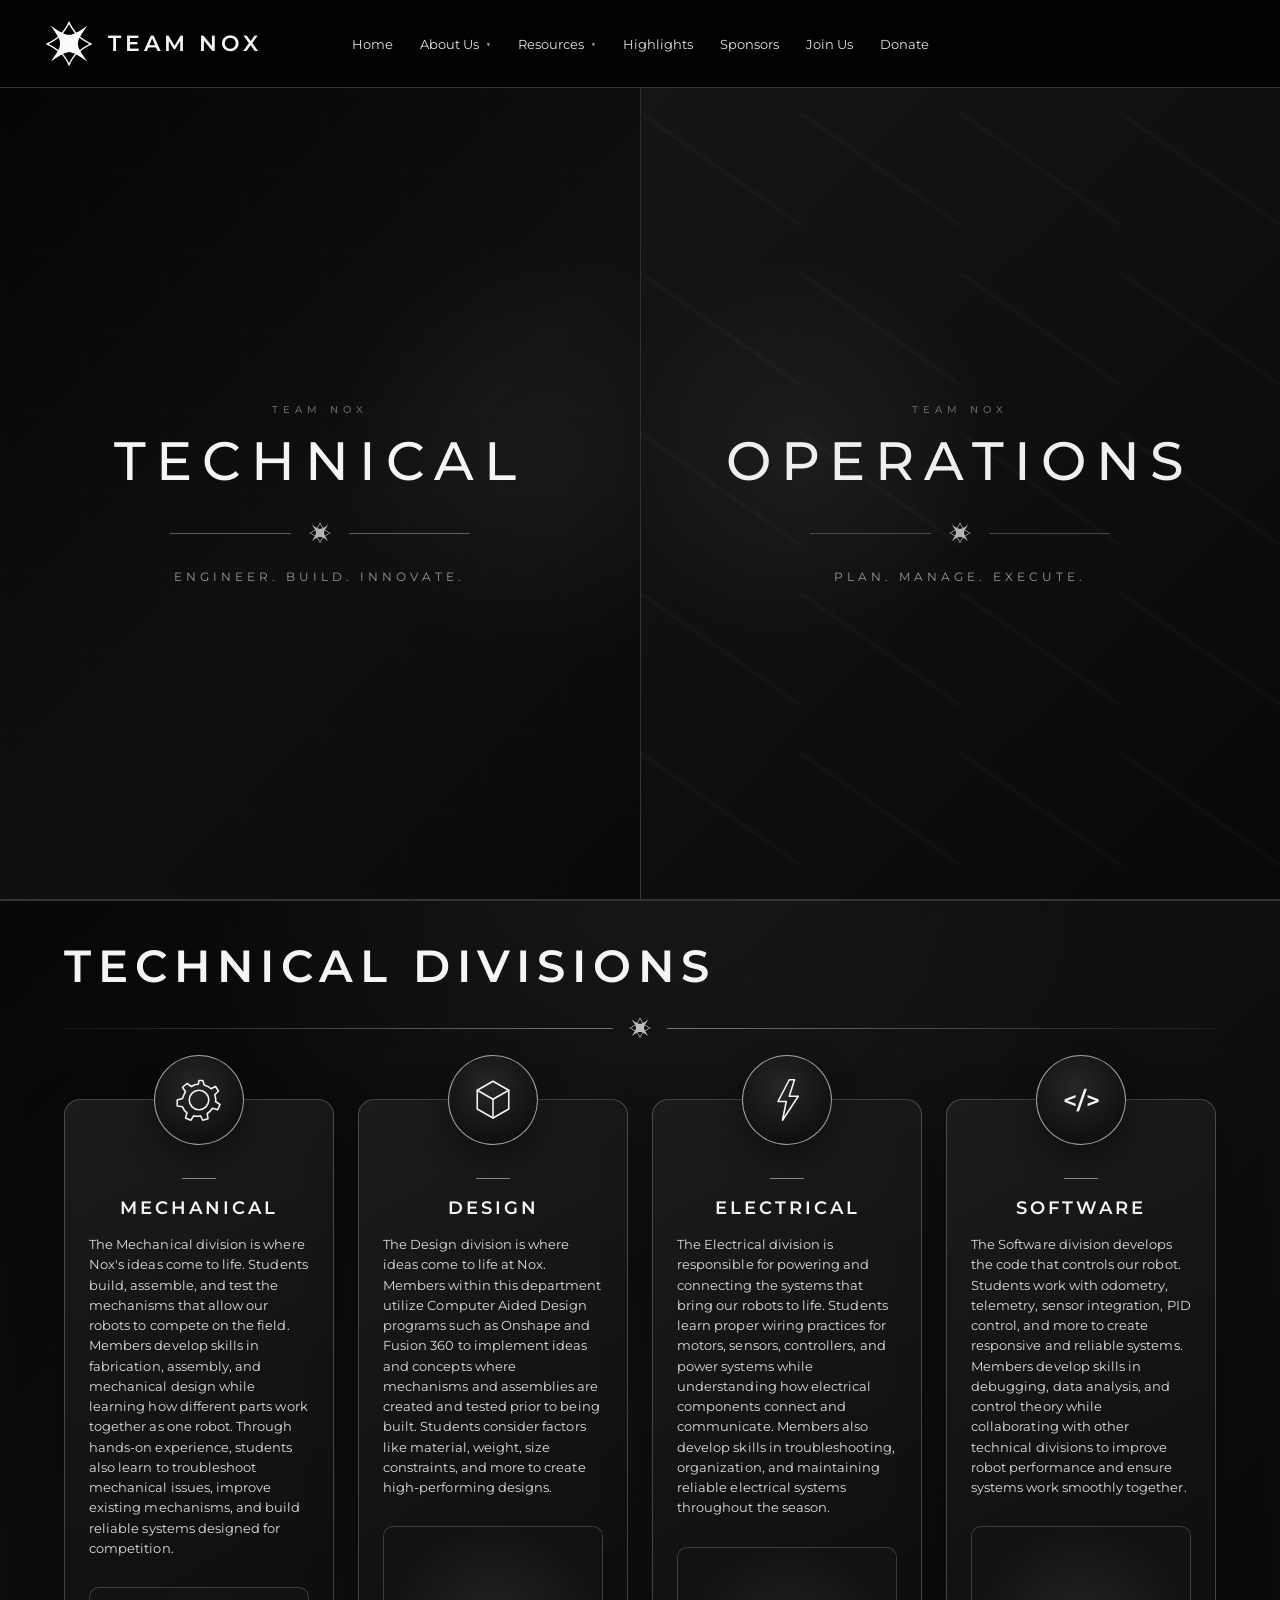
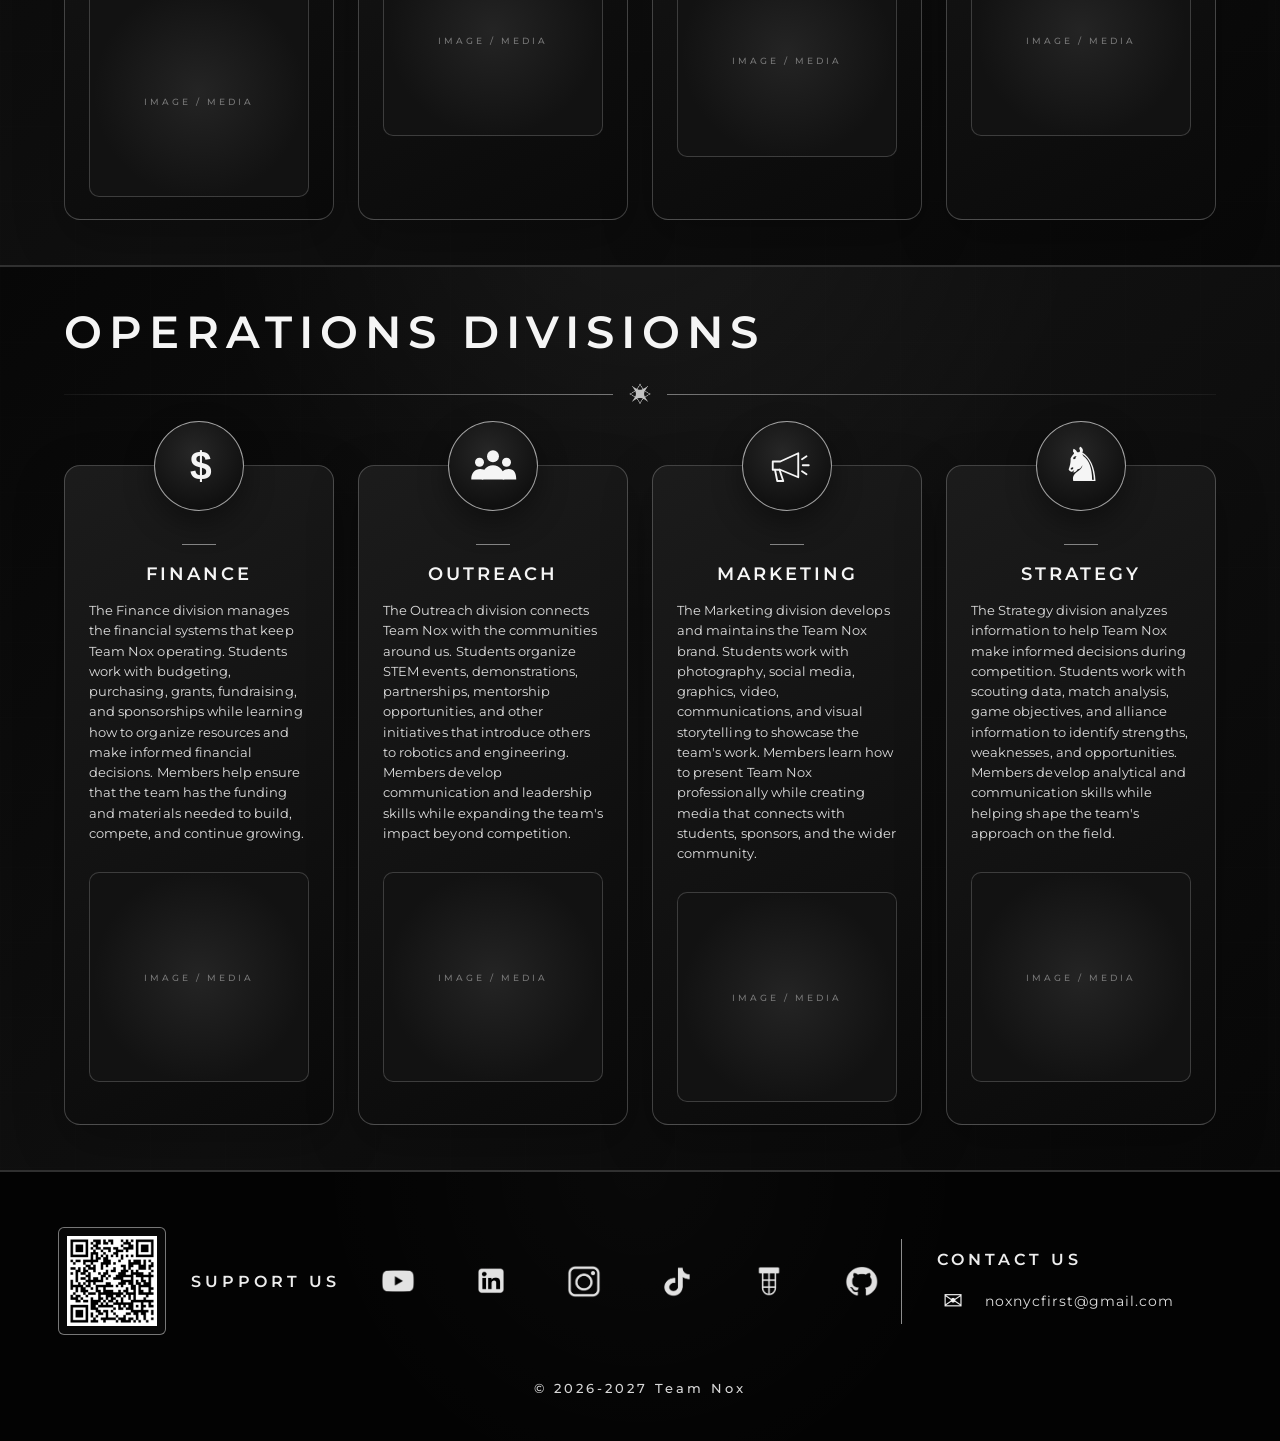
==== commit bfe7b418: "Our Story Page added" ====
--- a/About Us/divisions.html
+++ b/About Us/divisions.html
@@ -23,6 +23,7 @@
 
   <!-- MAIN WEBSITE CSS -->
   <link rel="stylesheet" href="../style.css">
+  <link rel="stylesheet" href="divisions.css">
 
 </head>
 
@@ -1187,71 +1188,159 @@
 
 
   <!-- =====================================================
-       FOOTER
-  ====================================================== -->
-
-  <footer>
-
-    <div class="socials">
-
+     FOOTER
+====================================================== -->
+
+<footer class="site-footer">
+
+  <div class="footer-main">
+
+
+    <!-- SUPPORT US -->
+
+    <div class="footer-support">
+
+      <div class="footer-qr">
+
+        <img
+          src="../image/SupportQR.png"
+          alt="Support Team Nox QR Code"
+        >
+
+      </div>
+
+      <span>
+        SUPPORT US
+      </span>
+
+    </div>
+
+
+    <!-- SOCIAL MEDIA -->
+
+    <div class="footer-socials">
 
       <a
-        href="#"
-        class="social youtube"
+        href="https://www.youtube.com/@Nox11702"
+        target="_blank"
+        rel="noopener noreferrer"
         aria-label="YouTube"
       >
-        ▶
+        <img
+          src="../image/Youtube.png"
+          alt="YouTube"
+        >
       </a>
 
 
       <a
-        href="#"
-        class="social linkedin"
+        href="https://www.linkedin.com/company/team-nox/"
+        target="_blank"
+        rel="noopener noreferrer"
         aria-label="LinkedIn"
       >
-        in
+        <img
+          src="../image/Linkedin.png"
+          alt="LinkedIn"
+        >
       </a>
 
 
       <a
-        href="#"
-        class="social instagram"
+        href="https://www.instagram.com/nox11702"
+        target="_blank"
+        rel="noopener noreferrer"
         aria-label="Instagram"
       >
-        ◎
+        <img
+          src="../image/Instagram.png"
+          alt="Instagram"
+        >
       </a>
 
 
       <a
-        href="#"
-        class="social tiktok"
+        href="https://www.tiktok.com/@teamnox11702"
+        target="_blank"
+        rel="noopener noreferrer"
         aria-label="TikTok"
       >
-        ♪
+        <img
+          src="../image/TikTok.png"
+          alt="TikTok"
+        >
       </a>
 
 
       <a
-        href="#"
-        class="social ftc"
-        aria-label="FTC"
+        href="https://www.thebluealliance.com/"
+        target="_blank"
+        rel="noopener noreferrer"
+        aria-label="The Blue Alliance"
       >
-        ▦
+        <img
+          src="../image/TBA.png"
+          alt="The Blue Alliance"
+        >
       </a>
 
 
       <a
-        href="#"
-        class="social github"
+        href="https://github.com/Nox11702"
+        target="_blank"
+        rel="noopener noreferrer"
         aria-label="GitHub"
       >
-        GH
+        <img
+          src="../image/Github.png"
+          alt="GitHub"
+        >
       </a>
 
-
     </div>
 
-  </footer>
+
+    <!-- CONTACT -->
+
+    <div class="footer-contact">
+
+      <div class="footer-contact-line"></div>
+
+
+      <div class="footer-contact-content">
+
+        <h3>
+          CONTACT US
+        </h3>
+
+
+        <a href="mailto:noxnycfirst@gmail.com">
+
+          <span class="footer-mail-icon">
+            ✉
+          </span>
+
+          <span>
+            noxnycfirst@gmail.com
+          </span>
+
+        </a>
+
+      </div>
+
+    </div>
+
+
+  </div>
+
+
+  <!-- COPYRIGHT -->
+
+  <div class="footer-copyright">
+    © 2026-2027 Team Nox
+  </div>
+
+</footer>
 
 
 
--- a/style.css
+++ b/style.css
@@ -1,6 +1,6 @@
-/* =========================
+/* =========================================================
    GLOBAL
-========================= */
+========================================================= */
 
 * {
   margin: 0;
@@ -15,9 +15,7 @@
 body {
   background: #050505;
   color: #f5f5f5;
-
   font-family: "Montserrat", sans-serif;
-
   overflow-x: hidden;
 }
 
@@ -34,29 +32,24 @@
 :root {
   --black: #050505;
   --black-soft: #090909;
-
   --dark: #101010;
   --dark-gray: #171717;
-
   --gray: #2b2b2b;
   --gray-light: #9c9c9c;
-
   --border: #5b5b5b;
-
   --white: #f5f5f5;
 }
 
 
-/* =========================
+/* =========================================================
    NAVBAR
-========================= */
+========================================================= */
 
 .navbar {
   width: 100%;
   height: 88px;
 
   display: grid;
-
   grid-template-columns: 1fr auto 1fr;
 
   align-items: center;
@@ -73,6 +66,7 @@
   z-index: 1000;
 
   backdrop-filter: blur(14px);
+  -webkit-backdrop-filter: blur(14px);
 }
 
 
@@ -111,7 +105,6 @@
   justify-self: center;
 
   display: flex;
-
   align-items: center;
   justify-content: center;
 
@@ -159,21 +152,19 @@
 }
 
 .arrow {
+  margin-left: 3px;
+
+  color: #999;
+
   font-size: 8px;
 
-  margin-left: 3px;
-
-  color: #999;
-
   display: inline-block;
 
   transition: transform 0.2s ease;
 }
 
 
-/*
-  Keeps navigation centered
-*/
+/* Keeps navbar centered */
 
 .nav-spacer {
   justify-self: end;
@@ -182,34 +173,36 @@
 }
 
 
-/* =========================
-   ABOUT US DROPDOWN
-========================= */
+/* =========================================================
+   NAVBAR DROPDOWNS
+========================================================= */
 
 .nav-dropdown {
+  height: 100%;
+
   position: relative;
 
   display: flex;
   align-items: center;
-
-  /*
-    Fill navbar height so there is no
-    hover gap between About Us and menu
-  */
+}
+
+.dropdown-button {
   height: 100%;
-}
-
-
-/* About Us button */
-
-.dropdown-button {
+
+  padding: 0;
+
+  position: relative;
+
+  display: flex;
+  align-items: center;
+
+  gap: 4px;
+
+  border: none;
+
   background: none;
 
-  border: none;
-
-  height: 100%;
-
-  padding: 0;
+  color: #e4e4e4;
 
   font-family: "Montserrat", sans-serif;
 
@@ -217,24 +210,12 @@
 
   font-weight: 400;
 
-  color: #e4e4e4;
+  white-space: nowrap;
 
   cursor: pointer;
 
-  display: flex;
-  align-items: center;
-
-  gap: 4px;
-
-  white-space: nowrap;
-
-  position: relative;
-
   transition: color 0.25s ease;
 }
-
-
-/* underline */
 
 .dropdown-button::after {
   content: "";
@@ -242,11 +223,9 @@
   position: absolute;
 
   left: 0;
-
   bottom: 25px;
 
   width: 0;
-
   height: 1px;
 
   background: #ffffff;
@@ -263,48 +242,39 @@
 }
 
 
-/* Hidden dropdown */
+/* Dropdown menu */
 
 .dropdown-menu {
+  min-width: 225px;
+
+  padding: 8px;
+
   position: absolute;
 
-  /*
-    Important:
-    touches the bottom of nav-dropdown
-    instead of floating below it
-  */
+  left: 50%;
   top: 100%;
 
-  left: 50%;
-
-  transform:
-    translateX(-50%)
-    translateY(0);
-
-  min-width: 225px;
-
-  background: rgba(7, 7, 7, 0.98);
+  transform: translateX(-50%);
+
+  opacity: 0;
+  visibility: hidden;
+
+  pointer-events: none;
+
+  z-index: 3000;
 
   border:
     1px solid
     rgba(255, 255, 255, 0.13);
 
-  padding: 8px;
-
-  opacity: 0;
-
-  visibility: hidden;
-
-  pointer-events: none;
-
-  z-index: 3000;
+  background:
+    rgba(7, 7, 7, 0.98);
 
   box-shadow:
     0 18px 45px
     rgba(0, 0, 0, 0.6);
 
   backdrop-filter: blur(16px);
-
   -webkit-backdrop-filter: blur(16px);
 
   transition:
@@ -313,13 +283,7 @@
 }
 
 
-/*
-  Invisible bridge.
-
-  Even if the browser creates a tiny
-  subpixel gap, your cursor stays in
-  the hover area.
-*/
+/* Invisible hover bridge */
 
 .dropdown-menu::before {
   content: "";
@@ -327,18 +291,16 @@
   position: absolute;
 
   left: 0;
-
   top: -12px;
 
   width: 100%;
-
   height: 12px;
 
   background: transparent;
 }
 
 
-/* small top accent */
+/* Top accent line */
 
 .dropdown-menu::after {
   content: "";
@@ -346,32 +308,31 @@
   position: absolute;
 
   left: 50%;
-
   top: -1px;
 
   transform: translateX(-50%);
 
   width: 45px;
-
   height: 1px;
 
-  background: rgba(255, 255, 255, 0.75);
+  background:
+    rgba(255, 255, 255, 0.75);
 }
 
 
 /* Dropdown links */
 
 .dropdown-menu a {
-  display: flex;
-
-  align-items: center;
-
   width: 100%;
-
   min-height: 43px;
 
   padding: 0 16px;
 
+  position: relative;
+
+  display: flex;
+  align-items: center;
+
   color: #bdbdbd;
 
   font-size: 12px;
@@ -381,8 +342,6 @@
   letter-spacing: 0.25px;
 
   white-space: nowrap;
-
-  position: relative;
 
   transition:
     color 0.2s ease,
@@ -390,19 +349,10 @@
     padding-left 0.2s ease;
 }
 
-
-/*
-  Remove normal navbar underline
-  inside dropdown
-*/
-
 .dropdown-menu a::after {
   display: none;
 }
 
-
-/* Dropdown link hover */
-
 .dropdown-menu a:hover {
   color: #ffffff;
 
@@ -411,21 +361,14 @@
 
   padding-left: 20px;
 }
-
-
-/* Show dropdown */
 
 .nav-dropdown:hover .dropdown-menu,
 .nav-dropdown:focus-within .dropdown-menu {
   opacity: 1;
-
   visibility: visible;
 
   pointer-events: auto;
 }
-
-
-/* Rotate arrow */
 
 .nav-dropdown:hover .arrow,
 .nav-dropdown:focus-within .arrow {
@@ -433,13 +376,15 @@
 }
 
 
-/* =========================
-   HERO
-========================= */
+/* =========================================================
+   HOMEPAGE HERO
+========================================================= */
 
 .hero {
-  min-height: calc(100svh - 88px);
   width: 100%;
+
+  min-height:
+    calc(100svh - 88px);
 
   position: relative;
 
@@ -467,7 +412,7 @@
 }
 
 
-/* subtle technical grid */
+/* Technical grid */
 
 .hero::before {
   content: "";
@@ -486,7 +431,8 @@
       transparent 1px
     );
 
-  background-size: 80px 80px;
+  background-size:
+    80px 80px;
 
   opacity: 0.18;
 
@@ -494,14 +440,14 @@
 }
 
 
-/* left technical detail */
+/* Left technical lines */
 
 .hero-lines-left {
-  position: absolute;
-
   width: 390px;
   height: 350px;
 
+  position: absolute;
+
   left: 0;
   top: 100px;
 
@@ -511,14 +457,14 @@
 .hero-lines-left::before {
   content: "";
 
+  width: 390px;
+  height: 1px;
+
   position: absolute;
 
   left: -90px;
   top: 90px;
 
-  width: 390px;
-  height: 1px;
-
   background: #3b3b3b;
 
   transform: rotate(-45deg);
@@ -527,21 +473,23 @@
 .hero-lines-left::after {
   content: "";
 
+  width: 250px;
+  height: 1px;
+
   position: absolute;
 
   left: 50px;
   top: 270px;
 
-  width: 250px;
-  height: 1px;
-
   background: #393939;
 }
 
 
-/* centered hero */
+/* Center hero */
 
 .hero-center {
+  position: relative;
+
   z-index: 10;
 
   display: flex;
@@ -556,13 +504,14 @@
   width: 330px;
   height: 330px;
 
+  margin-bottom: 15px;
+
   object-fit: contain;
-
-  margin-bottom: 15px;
 
   filter:
     drop-shadow(
-      0 0 25px rgba(255, 255, 255, 0.08)
+      0 0 25px
+      rgba(255, 255, 255, 0.08)
     );
 }
 
@@ -583,43 +532,45 @@
 }
 
 
-/* decorative giant logo */
+/* Giant watermark */
 
 .hero-watermark {
+  width: 820px;
+
   position: absolute;
 
   right: -210px;
   bottom: -150px;
 
-  width: 820px;
-
   opacity: 0.12;
 
   pointer-events: none;
 
   filter: brightness(0.78);
 
-  -webkit-mask-image: linear-gradient(
-    to right,
-    transparent 0%,
-    rgba(0, 0, 0, 0.06) 12%,
-    rgba(0, 0, 0, 0.18) 25%,
-    rgba(0, 0, 0, 0.42) 40%,
-    rgba(0, 0, 0, 0.72) 58%,
-    black 78%,
-    black 100%
-  );
-
-  mask-image: linear-gradient(
-    to right,
-    transparent 0%,
-    rgba(0, 0, 0, 0.06) 12%,
-    rgba(0, 0, 0, 0.18) 25%,
-    rgba(0, 0, 0, 0.42) 40%,
-    rgba(0, 0, 0, 0.72) 58%,
-    black 78%,
-    black 100%
-  );
+  -webkit-mask-image:
+    linear-gradient(
+      to right,
+      transparent 0%,
+      rgba(0, 0, 0, 0.06) 12%,
+      rgba(0, 0, 0, 0.18) 25%,
+      rgba(0, 0, 0, 0.42) 40%,
+      rgba(0, 0, 0, 0.72) 58%,
+      black 78%,
+      black 100%
+    );
+
+  mask-image:
+    linear-gradient(
+      to right,
+      transparent 0%,
+      rgba(0, 0, 0, 0.06) 12%,
+      rgba(0, 0, 0, 0.18) 25%,
+      rgba(0, 0, 0, 0.42) 40%,
+      rgba(0, 0, 0, 0.72) 58%,
+      black 78%,
+      black 100%
+    );
 
   -webkit-mask-repeat: no-repeat;
   mask-repeat: no-repeat;
@@ -629,32 +580,36 @@
 }
 
 
-/* =========================
-   COMMON SECTION
-========================= */
+/* =========================================================
+   COMMON SECTIONS
+========================================================= */
 
 .section {
   width: 100%;
 
-  border-top: 1px solid #444;
+  border-top:
+    1px solid
+    #444;
 }
 
 .section-inner {
-  width: min(1280px, 90%);
+  width:
+    min(1280px, 90%);
 
   margin: auto;
 
-  padding: 48px 0;
+  padding:
+    48px 0;
 }
 
 .section-title {
+  margin-bottom: 16px;
+
   font-size: 34px;
 
   font-weight: 600;
 
   letter-spacing: 6px;
-
-  margin-bottom: 16px;
 }
 
 .section-copy {
@@ -672,9 +627,9 @@
 }
 
 
-/* =========================
+/* =========================================================
    BUTTONS
-========================= */
+========================================================= */
 
 .outline-button {
   width: 285px;
@@ -683,11 +638,12 @@
   margin-top: 25px;
 
   display: flex;
-
   align-items: center;
   justify-content: center;
 
-  border: 1px solid #a4a4a4;
+  border:
+    1px solid
+    #a4a4a4;
 
   color: #ffffff;
 
@@ -710,14 +666,22 @@
 }
 
 
-/* =========================
+/* =========================================================
    IMAGE PLACEHOLDERS
-========================= */
+========================================================= */
 
 .image-placeholder {
   min-height: 330px;
 
-  border: 1px solid #999;
+  padding: 25px;
+
+  display: flex;
+  align-items: center;
+  justify-content: center;
+
+  border:
+    1px solid
+    #999;
 
   background:
     radial-gradient(
@@ -727,18 +691,11 @@
       #111111 100%
     );
 
-  display: flex;
-
-  align-items: center;
-  justify-content: center;
+  color: #cfcfcf;
 
   text-align: center;
 
-  color: #cfcfcf;
-
   font-size: 14px;
-
-  padding: 25px;
 
   transition:
     transform 0.3s ease,
@@ -746,15 +703,16 @@
 }
 
 .image-placeholder:hover {
-  transform: translateY(-3px);
+  transform:
+    translateY(-3px);
 
   border-color: #d5d5d5;
 }
 
 
-/* =========================
-   FIRST
-========================= */
+/* =========================================================
+   FIRST SECTION
+========================================================= */
 
 .first-section {
   background: #050505;
@@ -763,7 +721,9 @@
 .first-grid {
   display: grid;
 
-  grid-template-columns: 1.75fr 0.65fr;
+  grid-template-columns:
+    1.75fr
+    0.65fr;
 
   align-items: center;
 
@@ -771,9 +731,91 @@
 }
 
 
-/* =========================
+/* FRC / FTC slideshow */
+
+.first-logo-slideshow {
+  width: 420px;
+  max-width: 100%;
+  height: 260px;
+
+  position: relative;
+
+  display: flex;
+  align-items: center;
+  justify-content: center;
+
+  overflow: hidden;
+}
+
+.first-slide {
+  width: 100%;
+  height: 100%;
+
+  position: absolute;
+  inset: 0;
+
+  object-fit: contain;
+
+  opacity: 0;
+
+  transform:
+    scale(0.94)
+    translateY(8px);
+
+  filter: blur(3px);
+
+  transition:
+    opacity 0.9s ease,
+    transform 0.9s
+      cubic-bezier(0.22, 1, 0.36, 1),
+    filter 0.9s ease;
+}
+
+.first-slide.active {
+  opacity: 1;
+
+  transform:
+    scale(1)
+    translateY(0);
+
+  filter: blur(0);
+}
+
+
+/* Slideshow glow */
+
+.first-logo-slideshow::before {
+  content: "";
+
+  width: 65%;
+  height: 65%;
+
+  position: absolute;
+
+  left: 50%;
+  top: 50%;
+
+  transform:
+    translate(-50%, -50%);
+
+  border-radius: 50%;
+
+  background:
+    radial-gradient(
+      circle,
+      rgba(255, 255, 255, 0.07),
+      transparent 70%
+    );
+
+  filter: blur(25px);
+
+  pointer-events: none;
+}
+
+
+/* =========================================================
    WHO ARE WE
-========================= */
+========================================================= */
 
 .who-section {
   background:
@@ -788,7 +830,9 @@
 .who-grid {
   display: grid;
 
-  grid-template-columns: 340px 1fr;
+  grid-template-columns:
+    340px
+    1fr;
 
   align-items: center;
 
@@ -796,15 +840,15 @@
 }
 
 .about-button {
+  width: 360px;
+
   margin-left: auto;
-
-  width: 360px;
-}
-
-
-/* =========================
+}
+
+
+/* =========================================================
    INTERESTED
-========================= */
+========================================================= */
 
 .interested-section {
   background: #050505;
@@ -813,7 +857,9 @@
 .interested-grid {
   display: grid;
 
-  grid-template-columns: 1.7fr 0.7fr;
+  grid-template-columns:
+    1.7fr
+    0.7fr;
 
   align-items: center;
 
@@ -825,9 +871,9 @@
 }
 
 
-/* =========================
-   SPONSORS
-========================= */
+/* =========================================================
+   HOMEPAGE SPONSORS
+========================================================= */
 
 .sponsors {
   background:
@@ -840,14 +886,13 @@
 }
 
 .sponsor-heading {
-  display: flex;
-
+  margin-bottom: 35px;
+
+  display: flex;
   align-items: center;
   justify-content: center;
 
   gap: 30px;
-
-  margin-bottom: 35px;
 }
 
 .sponsor-heading h2 {
@@ -863,9 +908,8 @@
 }
 
 .sponsor-line {
+  width: 240px;
   height: 1px;
-
-  width: 240px;
 
   background: #666;
 }
@@ -873,7 +917,8 @@
 .sponsor-grid {
   display: grid;
 
-  grid-template-columns: repeat(4, 1fr);
+  grid-template-columns:
+    repeat(4, 1fr);
 
   gap: 30px;
 }
@@ -881,7 +926,13 @@
 .sponsor-card {
   height: 215px;
 
-  border: 1px solid #989898;
+  display: flex;
+  align-items: center;
+  justify-content: center;
+
+  border:
+    1px solid
+    #989898;
 
   background:
     radial-gradient(
@@ -890,11 +941,6 @@
       #151515
     );
 
-  display: flex;
-
-  align-items: center;
-  justify-content: center;
-
   color: #d6d6d6;
 
   font-size: 14px;
@@ -906,7 +952,8 @@
 }
 
 .sponsor-card:hover {
-  transform: translateY(-5px);
+  transform:
+    translateY(-5px);
 
   background: #242424;
 
@@ -914,109 +961,354 @@
 }
 
 
-/* =========================
-   FOOTER
-========================= */
-
-footer {
-  min-height: 160px;
-
-  background: #020202;
-
-  border-top: 1px solid #363636;
-
-  display: flex;
-
+/* =========================================================
+   TEAM NOX FOOTER
+========================================================= */
+
+.site-footer {
+  width: 100%;
+
+  min-height: 270px;
+
+  padding:
+    34px
+    4.5%
+    24px;
+
+  position: relative;
+
+  display: block;
+
+  overflow: hidden;
+
+  border-top:
+    1px solid
+    rgba(255, 255, 255, 0.18);
+
+  background:
+    radial-gradient(
+      circle at 50% 0%,
+      rgba(255, 255, 255, 0.025),
+      transparent 48%
+    ),
+    #030303;
+}
+
+
+/* Main footer row */
+
+.footer-main {
+  width: 100%;
+
+  min-height: 150px;
+
+  display: grid;
+
+  grid-template-columns:
+    minmax(230px, 1fr)
+    minmax(460px, 1.8fr)
+    minmax(300px, 1fr);
+
+  align-items: center;
+
+  gap: 40px;
+}
+
+
+/* =========================================================
+   FOOTER SUPPORT
+========================================================= */
+
+.footer-support {
+  min-width: 0;
+
+  display: flex;
+  align-items: center;
+
+  gap: 25px;
+}
+
+.footer-qr {
+  width: 108px;
+  height: 108px;
+
+  flex: 0 0 108px;
+
+  padding: 8px;
+
+  display: flex;
   align-items: center;
   justify-content: center;
-}
-
-.socials {
-  display: flex;
-
+
+  overflow: hidden;
+
+  border:
+    1px solid
+    rgba(255, 255, 255, 0.45);
+
+  border-radius: 6px;
+
+  background: #080808;
+}
+
+.footer-qr img {
+  width: 100% !important;
+  height: 100% !important;
+
+  max-width: 100% !important;
+
+  object-fit: contain !important;
+
+  display: block;
+}
+
+.footer-support > span {
+  color: #ededed;
+
+  font-family:
+    "Montserrat",
+    sans-serif;
+
+  font-size: 16px;
+
+  font-weight: 600;
+
+  letter-spacing: 4px;
+
+  white-space: nowrap;
+}
+
+
+/* =========================================================
+   FOOTER SOCIAL MEDIA
+========================================================= */
+
+.footer-socials {
+  width: 100%;
+
+  display: flex;
   align-items: center;
   justify-content: center;
 
-  gap: 75px;
-}
-
-.social {
-  width: 62px;
-  height: 62px;
-
-  display: flex;
-
+  gap:
+    clamp(
+      28px,
+      3.5vw,
+      65px
+    );
+}
+
+.footer-socials a {
+  width: 48px;
+  height: 48px;
+
+  flex: 0 0 48px;
+
+  display: flex;
   align-items: center;
   justify-content: center;
 
-  color: #ffffff;
-
-  font-size: 25px;
-
-  font-weight: 700;
+  overflow: visible;
+
+  opacity: 0.9;
 
   transition:
     transform 0.25s ease,
-    opacity 0.25s ease;
-}
-
-.social:hover {
-  transform: translateY(-5px);
-
-  opacity: 0.7;
-}
-
-.youtube {
-  border-radius: 13px;
-
-  background: white;
-
-  color: black;
-}
-
-.linkedin {
-  border-radius: 7px;
-
-  border: 5px solid white;
+    opacity 0.25s ease,
+    filter 0.25s ease;
+}
+
+
+/*
+   IMPORTANT:
+   Forces every social-media PNG to remain small.
+*/
+
+.footer-socials a img {
+  width: 34px !important;
+  height: 34px !important;
+
+  max-width: 34px !important;
+  max-height: 34px !important;
+
+  object-fit: contain !important;
+
+  display: block !important;
+}
+
+.footer-socials a:hover {
+  transform:
+    translateY(-5px)
+    scale(1.08);
+
+  opacity: 1;
+
+  filter:
+    drop-shadow(
+      0 0 9px
+      rgba(255, 255, 255, 0.2)
+    );
+}
+
+
+/* =========================================================
+   FOOTER CONTACT
+========================================================= */
+
+.footer-contact {
+  min-width: 0;
+
+  display: flex;
+  align-items: center;
+  justify-content: flex-end;
+
+  gap: 35px;
+}
+
+.footer-contact-line {
+  width: 1px;
+  height: 85px;
+
+  flex-shrink: 0;
+
+  background:
+    rgba(255, 255, 255, 0.55);
+}
+
+.footer-contact-content {
+  min-width: 285px;
+}
+
+.footer-contact-content h3 {
+  margin:
+    0
+    0
+    20px;
+
+  color: #ededed;
+
+  font-family:
+    "Montserrat",
+    sans-serif;
+
+  font-size: 16px;
+
+  font-weight: 600;
+
+  letter-spacing: 4px;
+}
+
+.footer-contact-content a {
+  display: flex;
+  align-items: center;
+
+  gap: 16px;
+
+  color: #dedede;
+
+  font-family:
+    "Montserrat",
+    sans-serif;
+
+  font-size: 14px;
+
+  font-weight: 400;
+
+  letter-spacing: 1px;
+
+  transition:
+    color 0.25s ease;
+}
+
+.footer-contact-content a:hover {
+  color: #ffffff;
+}
+
+.footer-mail-icon {
+  width: 32px;
+  height: 24px;
+
+  flex-shrink: 0;
+
+  display: flex;
+  align-items: center;
+  justify-content: center;
+
+  color: #eeeeee;
 
   font-size: 24px;
 }
 
-.instagram {
-  border-radius: 17px;
-
-  border: 5px solid white;
-
-  font-size: 38px;
-
-  font-weight: 400;
-}
-
-.tiktok {
-  font-size: 45px;
-}
-
-.ftc {
-  font-size: 44px;
-}
-
-.github {
-  border: 3px solid white;
-
-  border-radius: 50%;
-
-  font-size: 17px;
-}
-
-
-/* =========================
+
+/* =========================================================
+   FOOTER COPYRIGHT
+========================================================= */
+
+.footer-copyright {
+  width: 100%;
+
+  margin-top: 24px;
+
+  color: #d8d8d8;
+
+  text-align: center;
+
+  font-family:
+    "Montserrat",
+    sans-serif;
+
+  font-size: 13px;
+
+  font-weight: 500;
+
+  letter-spacing: 3px;
+}
+
+
+/* =========================================================
+   SAFETY RULE FOR OLD SOCIAL HTML
+   Prevents giant images if an old footer remains somewhere.
+========================================================= */
+
+.site-footer .socials {
+  display: flex;
+  align-items: center;
+  justify-content: center;
+
+  gap: 35px;
+}
+
+.site-footer .social {
+  width: 48px;
+  height: 48px;
+
+  display: flex;
+  align-items: center;
+  justify-content: center;
+}
+
+.site-footer .social-icon,
+.site-footer .social img,
+.site-footer .socials img {
+  width: 34px !important;
+  height: 34px !important;
+
+  max-width: 34px !important;
+  max-height: 34px !important;
+
+  object-fit: contain !important;
+}
+
+
+/* =========================================================
    SCROLL ANIMATION
-========================= */
+========================================================= */
 
 .section-inner {
   opacity: 0;
 
-  transform: translateY(20px);
+  transform:
+    translateY(20px);
 
   transition:
     opacity 0.7s ease,
@@ -1026,18 +1318,61 @@
 .section-inner.visible {
   opacity: 1;
 
-  transform: translateY(0);
-}
-
-
-/* =========================
+  transform:
+    translateY(0);
+}
+
+
+/* =========================================================
    TABLET
-========================= */
+========================================================= */
+
+@media (max-width: 1200px) {
+
+  .footer-main {
+    grid-template-columns:
+      1fr
+      1.4fr
+      1fr;
+
+    gap: 25px;
+  }
+
+  .footer-socials {
+    gap: 24px;
+  }
+
+  .footer-socials a {
+    width: 44px;
+    height: 44px;
+
+    flex-basis: 44px;
+  }
+
+  .footer-socials a img {
+    width: 31px !important;
+    height: 31px !important;
+
+    max-width: 31px !important;
+    max-height: 31px !important;
+  }
+
+  .footer-contact-content {
+    min-width: 220px;
+  }
+
+  .footer-contact-content a {
+    font-size: 12px;
+  }
+
+}
+
 
 @media (max-width: 1100px) {
 
   .navbar {
-    padding: 0 25px;
+    padding:
+      0 25px;
   }
 
   .nav-links {
@@ -1074,31 +1409,38 @@
   }
 
   .who-grid {
-    grid-template-columns: 280px 1fr;
+    grid-template-columns:
+      280px
+      1fr;
   }
 
   .sponsor-grid {
-    grid-template-columns: repeat(2, 1fr);
-  }
-}
-
-
-/* =========================
+    grid-template-columns:
+      repeat(2, 1fr);
+  }
+
+}
+
+
+/* =========================================================
    MOBILE
-========================= */
+========================================================= */
 
 @media (max-width: 800px) {
+
+  /* NAVBAR */
 
   .navbar {
     height: auto;
 
     min-height: 90px;
 
+    padding:
+      16px 20px;
+
     display: flex;
 
     flex-direction: column;
-
-    padding: 16px 20px;
 
     gap: 15px;
   }
@@ -1108,13 +1450,14 @@
   }
 
   .nav-links {
+    width: 100%;
+
+    height: auto;
+
     flex-wrap: wrap;
 
-    width: 100%;
-
-    gap: 12px 18px;
-
-    height: auto;
+    gap:
+      12px 18px;
   }
 
   .nav-dropdown {
@@ -1124,11 +1467,13 @@
   .dropdown-button {
     height: auto;
 
-    padding: 5px 0;
+    padding:
+      5px 0;
   }
 
   .dropdown-menu {
-    top: calc(100% + 5px);
+    top:
+      calc(100% + 5px);
   }
 
   .nav-spacer {
@@ -1139,9 +1484,10 @@
   /* HERO */
 
   .hero {
-    min-height: calc(100svh - 90px);
-
     width: 100%;
+
+    min-height:
+      calc(100svh - 90px);
 
     position: relative;
 
@@ -1176,17 +1522,17 @@
     width: 470px;
 
     right: -290px;
-
     bottom: -80px;
   }
 
 
-  /* SECTIONS */
+  /* GENERAL SECTIONS */
 
   .first-grid,
   .who-grid,
   .interested-grid {
-    grid-template-columns: 1fr;
+    grid-template-columns:
+      1fr;
   }
 
   .section-title {
@@ -1204,16 +1550,29 @@
   }
 
   .about-button {
+    width: 285px;
+
     margin-left: 0;
-
-    width: 285px;
+  }
+
+
+  /* FIRST SLIDESHOW */
+
+  .first-logo-slideshow {
+    width: 300px;
+    height: 200px;
+
+    margin:
+      0 auto;
   }
 
 
   /* SPONSORS */
 
   .sponsor-grid {
-    grid-template-columns: 1fr 1fr;
+    grid-template-columns:
+      1fr
+      1fr;
   }
 
   .sponsor-heading {
@@ -1233,22 +1592,94 @@
 
   /* FOOTER */
 
-  .socials {
+  .site-footer {
+    min-height: auto;
+
+    padding:
+      45px
+      6%
+      28px;
+  }
+
+  .footer-main {
+    grid-template-columns:
+      1fr;
+
+    gap: 42px;
+
+    text-align: center;
+  }
+
+  .footer-support {
+    justify-content: center;
+  }
+
+  .footer-qr {
+    width: 96px;
+    height: 96px;
+
+    flex-basis: 96px;
+  }
+
+  .footer-socials {
+    flex-wrap: wrap;
+
     gap: 25px;
-
-    flex-wrap: wrap;
-  }
-}
-
-
-/* =========================
+  }
+
+  .footer-socials a {
+    width: 44px;
+    height: 44px;
+
+    flex-basis: 44px;
+  }
+
+  .footer-socials a img {
+    width: 31px !important;
+    height: 31px !important;
+
+    max-width: 31px !important;
+    max-height: 31px !important;
+  }
+
+  .footer-contact {
+    justify-content: center;
+  }
+
+  .footer-contact-line {
+    display: none;
+  }
+
+  .footer-contact-content {
+    min-width: 0;
+  }
+
+  .footer-contact-content h3 {
+    text-align: center;
+  }
+
+  .footer-contact-content a {
+    justify-content: center;
+
+    text-align: center;
+  }
+
+  .footer-copyright {
+    margin-top: 45px;
+  }
+
+}
+
+
+/* =========================================================
    SMALL MOBILE
-========================= */
+========================================================= */
 
 @media (max-width: 500px) {
 
   .hero {
-    min-height: calc(100svh - 90px);
+    min-height:
+      calc(100svh - 90px);
   }
 
   .hero-logo {
@@ -1278,3059 +1709,44 @@
   }
 
   .sponsor-grid {
-    grid-template-columns: 1fr;
+    grid-template-columns:
+      1fr;
   }
 
   .sponsor-line {
     display: none;
   }
 
-  .social {
-    width: 50px;
-    height: 50px;
-  }
-}
-
-
-/* =========================================================
-   DIVISIONS PAGE
-   Uses existing Team NOX Montserrat + navbar/footer
-========================================================= */
-
-
-.divisions-page {
-  width: 100%;
-
-  background: #050505;
-}
-
-
-/* =========================================================
-   SPLIT LANDING SCREEN
-========================================================= */
-
-.division-split {
-  width: 100%;
-
-  min-height: calc(100svh - 88px);
-
-  display: flex;
-
-  position: relative;
-
-  overflow: hidden;
-
-  border-bottom: 1px solid #363636;
-}
-
-
-/* =========================================================
-   BOTH PANELS
-========================================================= */
-
-.division-panel {
-  flex: 1;
-
-  min-width: 0;
-
-  position: relative;
-
-  overflow: hidden;
-
-  display: flex;
-
-  align-items: center;
-  justify-content: center;
-
-  cursor: pointer;
-
-  transition:
-    flex 0.8s cubic-bezier(0.22, 1, 0.36, 1),
-    background 0.6s ease;
-
-  isolation: isolate;
-}
-
-
-/* thin center divider */
-
-.division-panel:first-child {
-  border-right: 1px solid rgba(255,255,255,0.16);
-}
-
-
-/* =========================================================
-   TECHNICAL BACKGROUND
-========================================================= */
-
-.technical-panel {
-  color: #f5f5f5;
-
-  background:
-    radial-gradient(
-      circle at 85% 45%,
-      rgba(255,255,255,0.045),
-      transparent 30%
-    ),
-    linear-gradient(
-      135deg,
-      #050505,
-      #101010 55%,
-      #090909
-    );
-}
-
-
-/* technical grid */
-
-.technical-panel::before {
-  content: "";
-
-  position: absolute;
-
-  inset: 0;
-
-  background-image:
-    linear-gradient(
-      rgba(255,255,255,0.014) 1px,
-      transparent 1px
-    ),
-    linear-gradient(
-      90deg,
-      rgba(255,255,255,0.014) 1px,
-      transparent 1px
-    );
-
-  background-size: 80px 80px;
-
-  opacity: 0.65;
-
-  pointer-events: none;
-
-  z-index: -1;
-}
-
-
-/* =========================================================
-   OPERATIONS BACKGROUND
-========================================================= */
-
-.operations-panel {
-  color: #efefef;
-
-  background:
-    radial-gradient(
-      circle at 25% 45%,
-      rgba(255,255,255,0.055),
-      transparent 30%
-    ),
-    linear-gradient(
-      135deg,
-      #151515,
-      #0e0e0e 58%,
-      #080808
-    );
-}
-
-
-/* subtle technical lines */
-
-.operations-panel::before {
-  content: "";
-
-  position: absolute;
-
-  inset: 0;
-
-  background-image:
-    linear-gradient(
-      35deg,
-      transparent 48%,
-      rgba(255,255,255,0.018) 49%,
-      rgba(255,255,255,0.018) 50%,
-      transparent 51%
-    );
-
-  background-size: 160px 160px;
-
-  pointer-events: none;
-
-  z-index: -1;
-}
-
-
-/* =========================================================
-   HOVER WIDTH INTERACTION
-========================================================= */
-
-/*
-   When Technical is hovered:
-   Technical = 82%
-   Operations = 18%
-*/
-
-.division-split:has(.technical-panel:hover)
-.technical-panel {
-  flex: 5;
-}
-
-.division-split:has(.technical-panel:hover)
-.operations-panel {
-  flex: 1;
-}
-
-
-/*
-   Operations hovered
-*/
-
-.division-split:has(.operations-panel:hover)
-.operations-panel {
-  flex: 5;
-}
-
-.division-split:has(.operations-panel:hover)
-.technical-panel {
-  flex: 1;
-}
-
-
-/* keyboard support */
-
-.division-split:has(.technical-panel:focus)
-.technical-panel {
-  flex: 5;
-}
-
-.division-split:has(.technical-panel:focus)
-.operations-panel {
-  flex: 1;
-}
-
-.division-split:has(.operations-panel:focus)
-.operations-panel {
-  flex: 5;
-}
-
-.division-split:has(.operations-panel:focus)
-.technical-panel {
-  flex: 1;
-}
-
-
-/* =========================================================
-   DEFAULT / IDLE PANEL
-========================================================= */
-
-.division-idle {
-  position: absolute;
-
-  inset: 0;
-
-  display: flex;
-
-  flex-direction: column;
-
-  justify-content: center;
-  align-items: center;
-
-  padding: 50px;
-
-  text-align: center;
-
-  transition:
-    opacity 0.4s ease,
-    transform 0.6s ease;
-}
-
-
-.division-small-label {
-  color: #666;
-
-  font-size: 10px;
-
-  font-weight: 500;
-
-  letter-spacing: 5px;
-
-  margin-bottom: 18px;
-}
-
-
-.division-idle h1 {
-  font-family: "Montserrat", sans-serif;
-
-  font-size: clamp(38px, 4.2vw, 68px);
-
-  font-weight: 500;
-
-  letter-spacing: 10px;
-
-  line-height: 1;
-
-  white-space: nowrap;
-}
-
-
-.division-divider {
-  width: 300px;
-
-  max-width: 75%;
-
-  margin: 35px auto 25px;
-
-  display: grid;
-
-  grid-template-columns: 1fr 22px 1fr;
-
-  align-items: center;
-
-  gap: 18px;
-}
-
-
-.division-divider span {
-  height: 1px;
-
-  background: rgba(255,255,255,0.32);
-}
-
-
-.division-divider img {
-  width: 22px;
-
-  opacity: 0.7;
-}
-
-
-.division-idle p {
-  color: #999;
-
-  font-size: 12px;
-
-  font-weight: 400;
-
-  letter-spacing: 4px;
-}
-
-
-/* operations divider uses same monochrome style */
-
-.operations-panel
-.division-divider span {
-  background: rgba(255,255,255,0.24);
-}
-
-
-/* =========================================================
-   EXPANDED PANEL
-========================================================= */
-
-.division-expanded {
-  width: min(1180px, 90%);
-
-  display: grid;
-
-  grid-template-columns: 0.9fr 1.1fr;
-
-  gap: clamp(45px, 6vw, 100px);
-
-  align-items: center;
-
-  opacity: 0;
-
-  visibility: hidden;
-
-  transform: translateY(20px);
-
-  transition:
-    opacity 0.45s ease 0.15s,
-    transform 0.55s ease 0.15s,
-    visibility 0.45s ease;
-}
-
-
-/*
-   Operations is image then text.
-*/
-
-.operations-expanded {
-  grid-template-columns: 1.1fr 0.9fr;
-}
-
-
-/* =========================================================
-   IDLE -> EXPANDED SWITCH
-========================================================= */
-
-.division-panel:hover
-.division-idle,
-.division-panel:focus
-.division-idle {
-  opacity: 0;
-
-  transform: translateY(-16px);
-
-  pointer-events: none;
-}
-
-
-.division-panel:hover
-.division-expanded,
-.division-panel:focus
-.division-expanded {
-  opacity: 1;
-
-  visibility: visible;
-
-  transform: translateY(0);
-}
-
-
-/*
-   Prevent collapsed panel text from looking crowded.
-*/
-
-.division-split:has(.technical-panel:hover)
-.operations-panel .division-idle h1,
-.division-split:has(.operations-panel:hover)
-.technical-panel .division-idle h1 {
-  opacity: 0;
-}
-
-
-.division-split:has(.technical-panel:hover)
-.operations-panel .division-idle p,
-.division-split:has(.operations-panel:hover)
-.technical-panel .division-idle p,
-.division-split:has(.technical-panel:hover)
-.operations-panel .division-divider,
-.division-split:has(.operations-panel:hover)
-.technical-panel .division-divider {
-  opacity: 0;
-}
-
-
-/* =========================================================
-   EXPANDED TYPOGRAPHY
-========================================================= */
-
-.division-copy {
-  position: relative;
-}
-
-
-.expanded-number {
-  display: block;
-
-  margin-bottom: 22px;
-
-  color: #666;
-
-  font-size: 10px;
-
-  font-weight: 500;
-
-  letter-spacing: 3px;
-}
-
-
-.division-copy h2 {
-  font-family: "Montserrat", sans-serif;
-
-  font-size: clamp(38px, 4.5vw, 68px);
-
-  font-weight: 500;
-
-  letter-spacing: 9px;
-
-  line-height: 1;
-}
-
-
-.expanded-divider {
-  width: 330px;
-
-  max-width: 100%;
-
-  display: grid;
-
-  grid-template-columns: 1fr 20px 1fr;
-
-  align-items: center;
-
-  gap: 16px;
-
-  margin: 28px 0;
-}
-
-
-.expanded-divider span {
-  height: 1px;
-
-  background: #4c4c4c;
-}
-
-
-.expanded-divider img {
-  width: 20px;
-
-  opacity: 0.7;
-}
-
-
-.expanded-description {
-  max-width: 600px;
-
-  color: #b5b5b5;
-
-  font-size: 13px;
-
-  font-weight: 400;
-
-  line-height: 1.85;
-
-  letter-spacing: 1.1px;
-}
-
-
-/* =========================================================
-   LEARN MORE BUTTON
-========================================================= */
-
-.division-learn-button {
-  width: 260px;
-  height: 62px;
-
-  margin-top: 34px;
-
-  padding: 0 25px;
-
-  display: flex;
-
-  justify-content: space-between;
-  align-items: center;
-
-  font-family: "Montserrat", sans-serif;
-
-  color: #f5f5f5;
-
-  background: rgba(255,255,255,0.015);
-
-  border: 1px solid #777;
-
-  cursor: pointer;
-
-  font-size: 12px;
-
-  font-weight: 500;
-
-  letter-spacing: 3px;
-
-  transition:
-    background 0.3s ease,
-    color 0.3s ease,
-    border-color 0.3s ease;
-}
-
-
-.division-learn-button:hover {
-  color: #050505;
-
-  background: #f5f5f5;
-
-  border-color: #f5f5f5;
-}
-
-
-.learn-arrow {
-  font-size: 22px;
-
-  transition: transform 0.3s ease;
-}
-
-
-.division-learn-button:hover
-.learn-arrow {
-  transform: translateX(6px);
-}
-
-
-/* =========================================================
-   IMAGE / MEDIA
-========================================================= */
-
-.division-media {
-  aspect-ratio: 1.15 / 1;
-
-  position: relative;
-
-  overflow: hidden;
-
-  border: 1px solid #484848;
-
-  border-radius: 22px;
-
-  background:
-    radial-gradient(
-      circle at 50% 40%,
-      #292929,
-      #161616 55%,
-      #0c0c0c
-    );
-
-  box-shadow:
-    0 25px 70px rgba(0,0,0,0.32);
-}
-
-
-/*
-   Dark cinematic texture
-*/
-
-.division-media::before {
-  content: "";
-
-  position: absolute;
-
-  inset: 0;
-
-  background:
-    linear-gradient(
-      135deg,
-      transparent,
-      rgba(255,255,255,0.035),
-      transparent
-    );
-
-  opacity: 0.6;
-}
-
-
-.media-overlay {
-  position: absolute;
-
-  inset: 0;
-
-  display: flex;
-
-  flex-direction: column;
-
-  align-items: center;
-  justify-content: center;
-
-  gap: 15px;
-
-  color: #aaa;
-
-  font-size: 12px;
-
-  letter-spacing: 3px;
-}
-
-
-.media-icon {
-  width: 55px;
-  height: 55px;
-
-  display: grid;
-
-  place-items: center;
-
-  border: 1px solid #777;
-
-  font-size: 27px;
-}
-
-
-/* =========================================================
-   DEPARTMENT SECTIONS
-========================================================= */
-
-.department-section {
-  width: 100%;
-
-  padding: 100px 5%;
-
-  border-bottom: 1px solid #333;
-
-  background:
-    radial-gradient(
-      circle at 50% 0%,
-      #151515,
-      #080808 48%,
-      #050505
-    );
-}
-
-
-.operations-departments-section {
-  background:
-    radial-gradient(
-      circle at 50% 0%,
-      #181818,
-      #0b0b0b 50%,
-      #050505
-    );
-}
-
-
-.department-inner {
-  width: min(1280px, 100%);
-
-  margin: auto;
-}
-
-
-.department-heading {
-  display: flex;
-
-  align-items: baseline;
-
-  gap: 24px;
-
-  margin-bottom: 55px;
-}
-
-
-.department-heading span {
-  color: #666;
-
-  font-size: 12px;
-
-  letter-spacing: 3px;
-}
-
-
-.department-heading h2 {
-  font-family: "Montserrat", sans-serif;
-
-  font-size: clamp(30px, 4vw, 48px);
-
-  font-weight: 600;
-
-  letter-spacing: 6px;
-}
-
-
-/* =========================================================
-   DEPARTMENT CARDS
-========================================================= */
-
-.department-grid {
-  display: grid;
-
-  grid-template-columns: repeat(4, 1fr);
-
-  gap: 20px;
-}
-
-
-.department-card {
-  min-height: 300px;
-
-  padding: 28px;
-
-  position: relative;
-
-  overflow: hidden;
-
-  background:
-    linear-gradient(
-      145deg,
-      #151515,
-      #0c0c0c
-    );
-
-  border: 1px solid #333;
-
-  transition:
-    transform 0.35s ease,
-    border-color 0.35s ease,
-    background 0.35s ease;
-}
-
-
-.department-card::before {
-  content: "";
-
-  position: absolute;
-
-  left: 0;
-  top: 0;
-
-  width: 2px;
-  height: 0;
-
-  background: #e8e8e8;
-
-  transition: height 0.4s ease;
-}
-
-
-.department-card:hover {
-  transform: translateY(-7px);
-
-  border-color: #686868;
-
-  background:
-    linear-gradient(
-      145deg,
-      #1b1b1b,
-      #0d0d0d
-    );
-}
-
-
-.department-card:hover::before {
-  height: 100%;
-}
-
-
-.department-index {
-  display: block;
-
-  color: #666;
-
-  font-size: 10px;
-
-  letter-spacing: 2px;
-
-  margin-bottom: 55px;
-}
-
-
-.department-card h3 {
-  font-family: "Montserrat", sans-serif;
-
-  font-size: 18px;
-
-  font-weight: 600;
-
-  letter-spacing: 3px;
-
-  margin-bottom: 25px;
-}
-
-
-.department-card p {
-  color: #999;
-
-  font-size: 12px;
-
-  line-height: 1.8;
-
-  letter-spacing: 0.8px;
-}
-
-
-/* =========================================================
-   RESPONSIVE
-========================================================= */
-
-@media (max-width: 1000px) {
-
-  .division-split {
-    min-height: auto;
-
+  .footer-support {
     flex-direction: column;
-  }
-
-  .division-panel {
-    min-height: 650px;
-
-    flex: none !important;
-  }
-
-  .division-panel:first-child {
-    border-right: none;
-
-    border-bottom: 1px solid #333;
-  }
-
-  .division-expanded,
-  .operations-expanded {
-    grid-template-columns: 1fr;
-
-    padding: 60px 0;
-  }
-
-  .operations-expanded
-  .division-media {
-    order: 2;
-  }
-
-  .operations-expanded
-  .division-copy {
-    order: 1;
-  }
-
-  .department-grid {
-    grid-template-columns: 1fr 1fr;
-  }
-
-}
-
-
-@media (max-width: 600px) {
-
-  .division-panel {
-    min-height: 580px;
-  }
-
-  .division-idle h1 {
-    font-size: 30px;
-
-    letter-spacing: 5px;
-  }
-
-  .division-copy h2 {
-    font-size: 32px;
-
-    letter-spacing: 5px;
-  }
-
-  .division-expanded {
-    width: 88%;
-  }
-
-  .expanded-description {
+
+    gap: 18px;
+  }
+
+  .footer-support > span {
+    font-size: 14px;
+
+    letter-spacing: 3px;
+  }
+
+  .footer-socials {
+    gap: 18px;
+  }
+
+  .footer-contact-content h3 {
+    font-size: 14px;
+
+    letter-spacing: 3px;
+  }
+
+  .footer-contact-content a {
     font-size: 11px;
   }
 
-  .department-section {
-    padding: 70px 6%;
-  }
-
-  .department-grid {
-    grid-template-columns: 1fr;
-  }
-
-  .department-heading {
-    align-items: flex-start;
-
-    flex-direction: column;
-
-    gap: 10px;
-  }
-
-  .department-heading h2 {
-    font-size: 27px;
-
-    letter-spacing: 4px;
-  }
-
-}
-
-/* =========================================================
-   TECHNICAL DIVISIONS
-========================================================= */
-
-.technical-divisions-section {
-  width: 100%;
-  position: relative;
-  overflow: hidden;
-
-  min-height: calc(100svh - 88px);
-
-  padding: 38px 5% 45px;
-
-  background:
-    radial-gradient(
-      circle at 50% -10%,
-      rgba(255, 255, 255, 0.05),
-      transparent 38%
-    ),
-    linear-gradient(
-      135deg,
-      #070707 0%,
-      #101010 50%,
-      #080808 100%
-    );
-
-  border-top: 1px solid #303030;
-  border-bottom: 1px solid #303030;
-
-  scroll-margin-top: 88px;
-}
-
-
-/* =========================================================
-   BACKGROUND GRID
-========================================================= */
-
-.technical-divisions-section::before {
-  content: "";
-
-  position: absolute;
-
-  inset: 0;
-
-  background-image:
-    linear-gradient(
-      rgba(255, 255, 255, 0.012) 1px,
-      transparent 1px
-    ),
-    linear-gradient(
-      90deg,
-      rgba(255, 255, 255, 0.012) 1px,
-      transparent 1px
-    );
-
-  background-size: 75px 75px;
-
-  opacity: 0.5;
-
-  pointer-events: none;
-}
-
-
-/* =========================================================
-   INNER
-========================================================= */
-
-.technical-divisions-inner {
-  width: min(1500px, 100%);
-
-  margin: auto;
-
-  position: relative;
-
-  z-index: 2;
-}
-
-
-/* =========================================================
-   HEADING
-========================================================= */
-
-.technical-divisions-heading {
-  margin-bottom: 60px;
-}
-
-
-.technical-divisions-heading h2 {
-  margin: 0;
-
-  color: #f5f5f5;
-
-  font-family: "Montserrat", sans-serif;
-
-  font-size: clamp(32px, 3.5vw, 50px);
-
-  font-weight: 600;
-
-  letter-spacing: 7px;
-}
-
-
-/* =========================================================
-   CENTERED DIVIDER
-========================================================= */
-
-.technical-heading-divider {
-  width: 100%;
-
-  display: grid;
-
-  grid-template-columns:
-    1fr
-    22px
-    1fr;
-
-  align-items: center;
-
-  gap: 16px;
-
-  margin-top: 24px;
-}
-
-
-.technical-heading-divider span {
-  height: 1px;
-
-  background:
-    linear-gradient(
-      90deg,
-      rgba(255, 255, 255, 0.05),
-      rgba(255, 255, 255, 0.42)
-    );
-}
-
-
-.technical-heading-divider span:last-child {
-  background:
-    linear-gradient(
-      90deg,
-      rgba(255, 255, 255, 0.42),
-      rgba(255, 255, 255, 0.05)
-    );
-}
-
-
-.technical-heading-divider img {
-  width: 22px;
-  height: 22px;
-
-  object-fit: contain;
-
-  opacity: 0.75;
-}
-
-
-/* =========================================================
-   GRID
-========================================================= */
-
-.technical-divisions-grid {
-  display: grid;
-
-  grid-template-columns:
-    repeat(4, minmax(0, 1fr));
-
-  gap: 24px;
-
-  align-items: stretch;
-}
-
-
-/* =========================================================
-   CARDS
-========================================================= */
-
-.technical-division-card {
-  min-height: 610px;
-
-  position: relative;
-
-  display: flex;
-  flex-direction: column;
-
-  padding:
-    78px
-    24px
-    22px;
-
-  border:
-    1px solid
-    rgba(255, 255, 255, 0.22);
-
-  border-radius: 16px;
-
-  background:
-    linear-gradient(
-      150deg,
-      rgba(28, 28, 28, 0.98),
-      rgba(10, 10, 10, 0.98)
-    );
-
-  box-shadow:
-    0 18px 50px
-    rgba(0, 0, 0, 0.25);
-}
-
-
-.technical-division-card:hover {
-  transform: translateY(-7px);
-
-  border-color:
-    rgba(255, 255, 255, 0.48);
-
-  background:
-    linear-gradient(
-      150deg,
-      #202020,
-      #0c0c0c
-    );
-
-  box-shadow:
-    0 25px 60px
-    rgba(0, 0, 0, 0.38);
-}
-
-
-/* =========================================================
-   ICON
-========================================================= */
-
-.technical-icon {
-  width: 90px;
-  height: 90px;
-
-  position: absolute;
-
-  top: -45px;
-  left: 50%;
-
-  transform:
-    translateX(-50%);
-
-  display: flex;
-
-  align-items: center;
-  justify-content: center;
-
-  border:
-    1px solid
-    rgba(255, 255, 255, 0.6);
-
-  border-radius: 50%;
-
-  background:
-    radial-gradient(
-      circle at 45% 35%,
-      #272727,
-      #101010 72%
-    );
-
-  box-shadow:
-    0 12px 30px
-    rgba(0, 0, 0, 0.4);
-
-  transition:
-    transform 0.35s ease,
-    border-color 0.35s ease;
-}
-
-
-.technical-division-card:hover
-.technical-icon {
-  transform:
-    translateX(-50%)
-    translateY(-4px);
-
-  border-color:
-    rgba(255, 255, 255, 0.95);
-}
-
-
-.technical-icon svg {
-  width: 48px;
-  height: 48px;
-
-  fill: none;
-
-  stroke: #f4f4f4;
-
-  stroke-width: 2.1;
-
-  stroke-linecap: round;
-
-  stroke-linejoin: round;
-}
-
-
-.software-icon span {
-  color: #f4f4f4;
-
-  font-family: "Montserrat", sans-serif;
-
-  font-size: 24px;
-
-  font-weight: 600;
-}
-
-
-/* =========================================================
-   DIVIDER
-========================================================= */
-
-.technical-card-divider {
-  width: 34px;
-  height: 1px;
-
-  margin:
-    0 auto
-    18px;
-
-  background:
-    rgba(255, 255, 255, 0.48);
-
-  transition:
-    width 0.35s ease;
-}
-
-
-.technical-division-card:hover
-.technical-card-divider {
-  width: 58px;
-}
-
-
-/* =========================================================
-   TITLE
-========================================================= */
-
-.technical-division-card h3 {
-  margin:
-    0
-    0
-    16px;
-
-  text-align: center;
-
-  color: #f5f5f5;
-
-  font-family: "Montserrat", sans-serif;
-
-  font-size: 18px;
-
-  font-weight: 600;
-
-  letter-spacing: 3px;
-}
-
-
-/* =========================================================
-   DESCRIPTION
-========================================================= */
-
-.technical-division-card p {
-  margin: 0;
-
-  color: #dedede;
-
-  font-family: "Montserrat", sans-serif;
-
-  font-size: 12.5px;
-
-  font-weight: 400;
-
-  line-height: 1.62;
-
-  letter-spacing: 0.05px;
-
-  min-height: 220px;
-}
-
-
-/* =========================================================
-   BIGGER IMAGE BOX
-========================================================= */
-
-.technical-card-image {
-  width: 100%;
-
-  height: 210px;
-
-  margin-top: 28px;
-
-  position: relative;
-
-  overflow: hidden;
-
-  display: flex;
-  align-items: center;
-  justify-content: center;
-
-  border:
-    1px solid
-    rgba(255, 255, 255, 0.18);
-
-  border-radius: 10px;
-
-  background:
-    radial-gradient(
-      circle at center,
-      #242424,
-      #121212 70%
-    );
-
-  color: #777;
-
-  font-family: "Montserrat", sans-serif;
-
-  font-size: 9px;
-
-  font-weight: 500;
-
-  letter-spacing: 3px;
-
-  flex-shrink: 0;
-}
-
-
-/* visible bordered box */
-
-
-.technical-card-image span {
-  margin-top: 18px;
-
-  position: relative;
-
-  z-index: 2;
-}
-
-
-.technical-division-card:hover
-.technical-card-image::after {
-  border-color:
-    rgba(255, 255, 255, 0.4);
-
-  background:
-    radial-gradient(
-      circle at 50% 45%,
-      #292929,
-      #161616 65%,
-      #0b0b0b
-    );
-}
-
-
-/* =========================================================
-   ACTUAL IMAGE
-========================================================= */
-
-.technical-card-image img {
-  position: absolute;
-
-  left: 0;
-  right: 0;
-
-  top: 18px;
-
-  width: 100%;
-
-  height:
-    calc(100% - 18px);
-
-  object-fit: cover;
-
-  border-radius: 10px;
-
-  z-index: 3;
-}
-
-
-.technical-card-image:has(img)
-span {
-  display: none;
-}
-
-
-/* =========================================================
-   TABLET
-========================================================= */
-
-@media (max-width: 1200px) {
-
-  .technical-divisions-grid {
-    grid-template-columns:
-      repeat(2, 1fr);
-
-    gap:
-      85px
-      24px;
-  }
-
-
-  .technical-division-card {
-    min-height: 560px;
-  }
-
-}
-
-
-/* =========================================================
-   MOBILE
-========================================================= */
-
-@media (max-width: 700px) {
-
-  .technical-divisions-section {
-    padding:
-      55px
-      6%
-      70px;
-  }
-
-
-  .technical-divisions-heading {
-    margin-bottom: 80px;
-  }
-
-
-  .technical-divisions-heading h2 {
-    font-size: 28px;
-
-    letter-spacing: 4px;
-  }
-
-
-  .technical-divisions-grid {
-    grid-template-columns: 1fr;
-
-    gap: 85px;
-  }
-
-
-  .technical-division-card {
-    min-height: 560px;
-
-    padding:
-      72px
-      22px
-      22px;
-  }
-
-
-  .technical-icon {
-    width: 86px;
-    height: 86px;
-
-    top: -43px;
-  }
-
-
-  .technical-icon svg {
-    width: 45px;
-    height: 45px;
-  }
-
-
-  .technical-division-card p {
-    font-size: 12px;
-
-    line-height: 1.65;
-  }
-
-
-  .technical-card-image {
-    height: 175px;
-  }
-
-  /* =========================================================
-   LEARN MORE SCROLL POSITION
-========================================================= */
-
-#technical-departments,
-#operations-departments {
-  scroll-margin-top: 88px;
-}
-
-}
-
-
-/* =========================================================
-   OPERATIONS DIVISIONS
-========================================================= */
-
-.operations-divisions-section {
-  width: 100%;
-  position: relative;
-  overflow: hidden;
-
-  min-height: calc(100svh - 88px);
-
-  padding: 38px 5% 45px;
-
-  background:
-    radial-gradient(
-      circle at 50% -10%,
-      rgba(255, 255, 255, 0.05),
-      transparent 38%
-    ),
-    linear-gradient(
-      135deg,
-      #070707 0%,
-      #101010 50%,
-      #080808 100%
-    );
-
-  border-top: 1px solid #303030;
-  border-bottom: 1px solid #303030;
-
-  scroll-margin-top: 88px;
-}
-
-
-/* Background grid */
-
-.operations-divisions-section::before {
-  content: "";
-
-  position: absolute;
-  inset: 0;
-
-  background-image:
-    linear-gradient(
-      rgba(255, 255, 255, 0.012) 1px,
-      transparent 1px
-    ),
-    linear-gradient(
-      90deg,
-      rgba(255, 255, 255, 0.012) 1px,
-      transparent 1px
-    );
-
-  background-size: 75px 75px;
-
-  opacity: 0.5;
-
-  pointer-events: none;
-}
-
-
-/* =========================================================
-   INNER
-========================================================= */
-
-.operations-divisions-inner {
-  width: min(1500px, 100%);
-
-  margin: auto;
-
-  position: relative;
-
-  z-index: 2;
-}
-
-
-/* =========================================================
-   HEADING
-========================================================= */
-
-.operations-divisions-heading {
-  margin-bottom: 60px;
-}
-
-
-.operations-divisions-heading h2 {
-  margin: 0;
-
-  color: #f5f5f5;
-
-  font-family: "Montserrat", sans-serif;
-
-  font-size: clamp(32px, 3.5vw, 50px);
-
-  font-weight: 600;
-
-  letter-spacing: 7px;
-}
-
-
-/* =========================================================
-   CENTERED NOX DIVIDER
-========================================================= */
-
-.operations-heading-divider {
-  width: 100%;
-
-  display: grid;
-
-  grid-template-columns:
-    1fr
-    22px
-    1fr;
-
-  align-items: center;
-
-  gap: 16px;
-
-  margin-top: 24px;
-}
-
-
-.operations-heading-divider span {
-  height: 1px;
-
-  background:
-    linear-gradient(
-      90deg,
-      rgba(255, 255, 255, 0.05),
-      rgba(255, 255, 255, 0.42)
-    );
-}
-
-
-.operations-heading-divider span:last-child {
-  background:
-    linear-gradient(
-      90deg,
-      rgba(255, 255, 255, 0.42),
-      rgba(255, 255, 255, 0.05)
-    );
-}
-
-
-.operations-heading-divider img {
-  width: 22px;
-  height: 22px;
-
-  object-fit: contain;
-
-  opacity: 0.75;
-}
-
-
-/* =========================================================
-   GRID
-========================================================= */
-
-.operations-divisions-grid {
-  display: grid;
-
-  grid-template-columns:
-    repeat(4, minmax(0, 1fr));
-
-  gap: 24px;
-
-  align-items: stretch;
-}
-
-
-/* =========================================================
-   CARDS
-========================================================= */
-
-.operations-division-card {
-  min-height: 610px;
-
-  position: relative;
-
-  display: flex;
-  flex-direction: column;
-
-  padding:
-    78px
-    24px
-    22px;
-
-  border:
-    1px solid
-    rgba(255, 255, 255, 0.22);
-
-  border-radius: 16px;
-
-  background:
-    linear-gradient(
-      150deg,
-      rgba(28, 28, 28, 0.98),
-      rgba(10, 10, 10, 0.98)
-    );
-
-  box-shadow:
-    0 18px 50px
-    rgba(0, 0, 0, 0.25);
-
-  transition:
-    transform 0.35s ease,
-    border-color 0.35s ease,
-    background 0.35s ease,
-    box-shadow 0.35s ease;
-}
-
-
-.operations-division-card:hover {
-  transform: translateY(-7px);
-
-  border-color:
-    rgba(255, 255, 255, 0.48);
-
-  background:
-    linear-gradient(
-      150deg,
-      #202020,
-      #0c0c0c
-    );
-
-  box-shadow:
-    0 25px 60px
-    rgba(0, 0, 0, 0.38);
-}
-
-
-/* =========================================================
-   ICON
-========================================================= */
-
-.operations-icon {
-  width: 90px;
-  height: 90px;
-
-  position: absolute;
-
-  top: -45px;
-  left: 50%;
-
-  transform: translateX(-50%);
-
-  display: flex;
-
-  align-items: center;
-  justify-content: center;
-
-  border:
-    1px solid
-    rgba(255, 255, 255, 0.6);
-
-  border-radius: 50%;
-
-  background:
-    radial-gradient(
-      circle at 45% 35%,
-      #272727,
-      #101010 72%
-    );
-
-  box-shadow:
-    0 12px 30px
-    rgba(0, 0, 0, 0.4);
-
-  transition:
-    transform 0.35s ease,
-    border-color 0.35s ease;
-}
-
-
-.operations-division-card:hover
-.operations-icon {
-  transform:
-    translateX(-50%)
-    translateY(-4px);
-
-  border-color:
-    rgba(255, 255, 255, 0.95);
-}
-
-
-/* SVG */
-
-.operations-icon svg {
-  width: 48px;
-  height: 48px;
-
-  fill: none;
-
-  stroke: #f4f4f4;
-
-  stroke-width: 2.1;
-
-  stroke-linecap: round;
-
-  stroke-linejoin: round;
-}
-
-
-/* Strategy code icon */
-
-.strategy-icon span {
-  color: #f4f4f4;
-
-  font-family: "Montserrat", sans-serif;
-
-  font-size: 24px;
-
-  font-weight: 600;
-}
-
-
-/* =========================================================
-   DIVIDER
-========================================================= */
-
-.operations-card-divider {
-  width: 34px;
-  height: 1px;
-
-  margin:
-    0 auto
-    18px;
-
-  background:
-    rgba(255, 255, 255, 0.48);
-
-  transition:
-    width 0.35s ease;
-}
-
-
-.operations-division-card:hover
-.operations-card-divider {
-  width: 58px;
-}
-
-
-/* =========================================================
-   TITLE
-========================================================= */
-
-.operations-division-card h3 {
-  margin:
-    0
-    0
-    16px;
-
-  text-align: center;
-
-  color: #f5f5f5;
-
-  font-family: "Montserrat", sans-serif;
-
-  font-size: 18px;
-
-  font-weight: 600;
-
-  letter-spacing: 3px;
-}
-
-
-/* =========================================================
-   DESCRIPTION
-========================================================= */
-
-.operations-division-card p {
-  margin: 0;
-
-  color: #dedede;
-
-  font-family: "Montserrat", sans-serif;
-
-  font-size: 12.5px;
-
-  font-weight: 400;
-
-  line-height: 1.62;
-
-  letter-spacing: 0.05px;
-
-  min-height: 220px;
-}
-
-
-/* =========================================================
-   IMAGE BOX
-========================================================= */
-
-.operations-card-image {
-  width: 100%;
-
-  height: 210px;
-
-  margin-top: 28px;
-
-  position: relative;
-
-  overflow: hidden;
-
-  display: flex;
-
-  align-items: center;
-  justify-content: center;
-
-  border:
-    1px solid
-    rgba(255, 255, 255, 0.18);
-
-  border-radius: 10px;
-
-  background:
-    radial-gradient(
-      circle at center,
-      #242424,
-      #121212 70%
-    );
-
-  color: #777;
-
-  font-family: "Montserrat", sans-serif;
-
-  font-size: 9px;
-
-  font-weight: 500;
-
-  letter-spacing: 3px;
-
-  flex-shrink: 0;
-
-  transition:
-    border-color 0.3s ease,
-    background 0.3s ease;
-}
-
-
-.operations-division-card:hover
-.operations-card-image {
-  border-color:
-    rgba(255, 255, 255, 0.4);
-
-  background:
-    radial-gradient(
-      circle at center,
-      #292929,
-      #161616 70%
-    );
-}
-
-
-/* Real images */
-
-.operations-card-image img {
-  width: 100%;
-  height: 100%;
-
-  object-fit: cover;
-
-  display: block;
-}
-
-
-.operations-card-image:has(img) span {
-  display: none;
-}
-
-
-/* =========================================================
-   TABLET
-========================================================= */
-
-@media (max-width: 1200px) {
-
-  .operations-divisions-grid {
-    grid-template-columns:
-      repeat(2, 1fr);
-
-    gap:
-      85px
-      24px;
-  }
-
-
-  .operations-division-card {
-    min-height: 560px;
-  }
-
-}
-
-
-/* =========================================================
-   MOBILE
-========================================================= */
-
-@media (max-width: 700px) {
-
-  .operations-divisions-section {
-    padding:
-      55px
-      6%
-      70px;
-  }
-
-
-  .operations-divisions-heading {
-    margin-bottom: 80px;
-  }
-
-
-  .operations-divisions-heading h2 {
-    font-size: 28px;
-
-    letter-spacing: 4px;
-  }
-
-
-  .operations-heading-divider {
-    grid-template-columns:
-      1fr
-      18px
-      1fr;
-
-    gap: 12px;
-  }
-
-
-  .operations-heading-divider img {
-    width: 18px;
-    height: 18px;
-  }
-
-
-  .operations-divisions-grid {
-    grid-template-columns: 1fr;
-
-    gap: 85px;
-  }
-
-
-  .operations-division-card {
-    min-height: 560px;
-
-    padding:
-      72px
-      22px
-      22px;
-  }
-
-
-  .operations-icon {
-    width: 86px;
-    height: 86px;
-
-    top: -43px;
-  }
-
-
-  .operations-icon svg {
-    width: 45px;
-    height: 45px;
-  }
-
-
-  .strategy-icon span {
-    font-size: 22px;
-  }
-
-
-  .operations-division-card p {
-    font-size: 12px;
-
-    line-height: 1.65;
-  }
-
-
-  .operations-card-image {
-    height: 175px;
-  }
-
-}
-
-/* Bigger Finance icon */
-.operations-finance-icon svg {
-  width: 58px;
-  height: 58px;
-}
-
-
-/* Bigger Strategy icon */
-.operations-strategy-icon svg {
-  width: 65px;
-  height: 65px;
-}
-
-.technical-card-image,
-.operations-card-image {
-  display: flex;
-  align-items: center;
-  justify-content: center;
-}
-
-/* SPONSOR PAGE
-/* =========================================================
-   SPONSOR PAGE
-========================================================= */
-
-.sponsor-page {
-  min-height: 100vh;
-  padding-bottom: 100px;
-
-  position: relative;
-  overflow-x: hidden;
-
-  color: #f5f5f5;
-
-  font-family: "Montserrat", sans-serif;
-
-  background:
-    radial-gradient(
-      circle at 50% 0%,
-      rgba(255,255,255,0.045),
-      transparent 30%
-    ),
-    #050505;
-}
-
-
-/* subtle background grid */
-
-.sponsor-page::before {
-  content: "";
-
-  position: absolute;
-  inset: 0;
-
-  pointer-events: none;
-
-  background-image:
-    linear-gradient(
-      rgba(255,255,255,0.012) 1px,
-      transparent 1px
-    ),
-    linear-gradient(
-      90deg,
-      rgba(255,255,255,0.012) 1px,
-      transparent 1px
-    );
-
-  background-size: 80px 80px;
-
-  opacity: 0.24;
-}
-
-
-
-/* =========================================================
-   SPONSOR HERO
-========================================================= */
-
-.sponsor-hero {
-  width: 100%;
-  min-height: 360px;
-
-  position: relative;
-  overflow: hidden;
-
-  display: flex;
-  align-items: center;
-  justify-content: center;
-
-  text-align: center;
-
-  border-bottom:
-    1px solid
-    rgba(255,255,255,0.12);
-
-  background:
-    radial-gradient(
-      circle at 78% 50%,
-      rgba(255,255,255,0.055),
-      transparent 32%
-    ),
-    linear-gradient(
-      135deg,
-      #050505,
-      #0c0c0c 55%,
-      #050505
-    );
-}
-
-
-.sponsor-hero-content {
-  width: min(1500px, 90%);
-
-  position: relative;
-  z-index: 3;
-}
-
-
-.sponsor-hero h1 {
-  margin: 0;
-
-  color: #f5f5f5;
-
-  font-size:
-    clamp(
-      40px,
-      5vw,
-      68px
-    );
-
-  font-weight: 600;
-  letter-spacing: 11px;
-}
-
-
-.sponsor-hero p {
-  margin-top: 18px;
-
-  color: #888;
-
-  font-size: 10px;
-  font-weight: 400;
-  letter-spacing: 3px;
-}
-
-
-
-/* =========================================================
-   HERO WATERMARK
-========================================================= */
-
-.sponsor-hero-watermark {
-  width: 520px;
-  height: 520px;
-
-  position: absolute;
-
-  right: 40px;
-  top: 50%;
-
-  transform: translateY(-50%);
-
-  object-fit: contain;
-
-  opacity: 0.07;
-
-  pointer-events: none;
-
-  filter: brightness(0.9);
-
-  z-index: 0;
-}
-
-
-
-/* =========================================================
-   HERO DIVIDER
-========================================================= */
-
-.sponsor-hero-divider {
-  position: relative;
-
-  width: min(600px, 65%);
-  height: 30px;
-
-  margin: 30px auto 0;
-
-  display: flex;
-  align-items: center;
-  justify-content: center;
-}
-
-
-.sponsor-hero-divider::before {
-  content: "";
-
-  position: absolute;
-
-  left: 0;
-  right: 0;
-  top: 50%;
-
-  height: 1px;
-
-  background: #3a3a3a;
-
-  transform: translateY(-50%);
-
-  z-index: 0;
-}
-
-
-.sponsor-hero-divider img {
-  position: relative;
-
-  z-index: 2;
-
-  width: 18px;
-  height: 18px;
-
-  object-fit: contain;
-
-  background: #080808;
-
-  padding: 0 16px;
-
-  box-sizing: content-box;
-
-  opacity: 0.75;
-}
-
-
-
-/* =========================================================
-   SPONSOR TIER SECTIONS
-========================================================= */
-
-.sponsor-tier-section {
-  --tier-color: #ffffff;
-  --tier-rgb: 255,255,255;
-
-  width: min(1500px, 92%);
-
-  margin:
-    80px
-    auto
-    0;
-
-  position: relative;
-
-  z-index: 2;
-}
-
-
-
-/* =========================================================
-   TIER COLORS
-========================================================= */
-
-.tier-section-onyx {
-  --tier-color: #f2f2f2;
-  --tier-rgb: 242,242,242;
-}
-
-
-.tier-section-diamond {
-  --tier-color: #c082ff;
-  --tier-rgb: 192,130,255;
-}
-
-
-.tier-section-platinum {
-  --tier-color: #75dde7;
-  --tier-rgb: 117,221,231;
-}
-
-
-.tier-section-gold {
-  --tier-color: #e7b848;
-  --tier-rgb: 231,184,72;
-}
-
-
-.tier-section-silver {
-  --tier-color: #c9c9c9;
-  --tier-rgb: 201,201,201;
-}
-
-
-.tier-section-bronze {
-  --tier-color: #c7834f;
-  --tier-rgb: 199,131,79;
-}
-
-
-
-/* =========================================================
-   TIER HEADING
-========================================================= */
-
-.tier-section-heading {
-  display: grid;
-
-  grid-template-columns:
-    auto
-    1fr;
-
-  align-items: center;
-
-  gap: 25px;
-
-  margin-bottom: 22px;
-}
-
-
-.tier-title-group h2 {
-  margin: 0;
-
-  color: var(--tier-color);
-
-  font-size: 22px;
-
-  font-weight: 600;
-
-  letter-spacing: 5px;
-}
-
-
-.tier-title-group p {
-  margin-top: 5px;
-
-  color: var(--tier-color);
-
-  font-size: 11px;
-
-  font-weight: 500;
-
-  letter-spacing: 2px;
-
-  opacity: 0.9;
-}
-
-
-.tier-heading-line {
-  height: 1px;
-
-  position: relative;
-
-  background:
-    linear-gradient(
-      90deg,
-      rgba(var(--tier-rgb),0.75),
-      rgba(var(--tier-rgb),0.15),
-      transparent
-    );
-}
-
-
-.tier-heading-line::before {
-  content: "";
-
-  width: 5px;
-  height: 5px;
-
-  position: absolute;
-
-  left: 0;
-  top: 50%;
-
-  transform:
-    translateY(-50%)
-    rotate(45deg);
-
-  background: var(--tier-color);
-}
-
-
-
-/* =========================================================
-   SPONSOR GRID
-========================================================= */
-
-.tier-sponsor-grid {
-  display: grid;
-
-  grid-template-columns:
-    repeat(
-      5,
-      minmax(0,1fr)
-    );
-
-  gap: 15px;
-}
-
-
-
-/* =========================================================
-   SPONSOR CARD — ENTIRE CARD IS IMAGE
-========================================================= */
-
-.sponsor-company-card {
-  min-height: 160px;
-
-  padding: 0;
-
-  position: relative;
-
-  overflow: hidden;
-
-  display: block;
-
-  border:
-    1px solid
-    rgba(255,255,255,0.16);
-
-  background: #0d0d0d;
-
-  cursor: pointer;
-
-  appearance: none;
-
-  transition:
-    transform 0.3s ease,
-    border-color 0.3s ease,
-    box-shadow 0.3s ease;
-}
-
-
-/* tier-colored top line */
-
-.sponsor-company-card::before {
-  content: "";
-
-  width: 100%;
-  height: 2px;
-
-  position: absolute;
-
-  left: 0;
-  top: 0;
-
-  z-index: 4;
-
-  opacity: 0;
-
-  background: var(--tier-color);
-
-  transition: opacity 0.3s ease;
-}
-
-
-/* dark overlay */
-
-.sponsor-company-card::after {
-  content: "";
-
-  position: absolute;
-  inset: 0;
-
-  z-index: 2;
-
-  pointer-events: none;
-
-  background:
-    rgba(0,0,0,0);
-
-  transition:
-    background 0.3s ease;
-}
-
-
-
-/* =========================================================
-   FULL SPONSOR IMAGE
-========================================================= */
-
-.sponsor-full-logo {
-  width: 100%;
-  height: 100%;
-
-  position: absolute;
-  inset: 0;
-
-  display: block;
-
-  object-fit: cover;
-
-  z-index: 1;
-
-  transition:
-    transform 0.35s ease,
-    filter 0.35s ease,
-    opacity 0.35s ease;
-}
-
-
-
-/* =========================================================
-   SPONSOR CARD HOVER
-========================================================= */
-
-.sponsor-company-card:hover,
-.sponsor-company-card.active {
-  transform: translateY(-5px);
-
-  border-color:
-    rgba(var(--tier-rgb),0.65);
-
-  box-shadow:
-    0 0 22px
-    rgba(var(--tier-rgb),0.12);
-}
-
-
-.sponsor-company-card:hover::before,
-.sponsor-company-card.active::before {
-  opacity: 1;
-}
-
-
-.sponsor-company-card:hover::after,
-.sponsor-company-card.active::after {
-  background:
-    rgba(0,0,0,0.08);
-}
-
-
-.sponsor-company-card:hover .sponsor-full-logo,
-.sponsor-company-card.active .sponsor-full-logo {
-  transform: scale(1.04);
-}
-
-
-
-/* =========================================================
-   SPONSOR DETAIL DROPDOWN
-========================================================= */
-
-.sponsor-detail-panel {
-  grid-column:
-    1 / -1;
-
-  max-height: 0;
-
-  margin-top: 0;
-
-  padding:
-    0
-    28px;
-
-  overflow: hidden;
-
-  opacity: 0;
-
-  transform:
-    translateY(-14px);
-
-  border:
-    1px solid
-    transparent;
-
-  background:
-    linear-gradient(
-      145deg,
-      rgba(24,24,24,0.99),
-      rgba(7,7,7,0.99)
-    );
-
-  transition:
-    max-height 0.6s cubic-bezier(0.22,1,0.36,1),
-    opacity 0.4s ease,
-    transform 0.5s ease,
-    margin 0.5s ease,
-    padding 0.5s ease,
-    border-color 0.5s ease;
-}
-
-
-.sponsor-detail-panel.open {
-  max-height: 450px;
-
-  margin-top: 7px;
-
-  padding: 28px;
-
-  opacity: 1;
-
-  transform:
-    translateY(0);
-
-  border-color:
-    rgba(var(--tier-rgb),0.42);
-
-  box-shadow:
-    inset
-    3px
-    0
-    0
-    var(--tier-color);
-}
-
-
-
-/* =========================================================
-   DETAIL CONTENT
-========================================================= */
-
-.sponsor-detail-content {
-  display: grid;
-
-  grid-template-columns:
-    150px
-    1fr
-    0.75fr;
-
-  gap: 35px;
-
-  align-items: center;
-}
-
-
-
-/* =========================================================
-   DETAIL LOGO
-========================================================= */
-
-.detail-logo {
-  width: 150px;
-  height: 150px;
-
-  display: grid;
-
-  place-items: center;
-
-  overflow: hidden;
-
-  border:
-    1px solid
-    rgba(255,255,255,0.2);
-
-  background: #050505;
-}
-
-
-.detail-logo img {
-  width: 100%;
-  height: 100%;
-
-  padding: 16px;
-
-  object-fit: contain;
-}
-
-
-
-/* =========================================================
-   DETAIL COMPANY INFO
-========================================================= */
-
-.detail-company-label {
-  color: var(--tier-color);
-
-  font-size: 8px;
-
-  font-weight: 500;
-
-  letter-spacing: 3px;
-}
-
-
-.detail-company h3 {
-  margin:
-    9px
-    0
-    14px;
-
-  color: #f5f5f5;
-
-  font-size: 25px;
-
-  font-weight: 500;
-
-  letter-spacing: 2px;
-}
-
-
-.detail-company p {
-  max-width: 600px;
-
-  color: #aaa;
-
-  font-size: 11px;
-
-  line-height: 1.8;
-}
-
-
-
-/* =========================================================
-   DETAIL STATS
-========================================================= */
-
-.detail-stats {
-  padding-left: 30px;
-
-  border-left:
-    1px solid
-    rgba(255,255,255,0.15);
-}
-
-
-.detail-stat {
-  margin-bottom: 23px;
-}
-
-
-.detail-stat:last-child {
-  margin-bottom: 0;
-}
-
-
-.detail-stat span {
-  display: block;
-
-  color: #777;
-
-  font-size: 8px;
-
-  font-weight: 500;
-
-  letter-spacing: 2px;
-}
-
-
-.detail-stat strong {
-  display: block;
-
-  margin-top: 7px;
-
-  color: #f5f5f5;
-
-  font-size: 13px;
-
-  font-weight: 500;
-
-  letter-spacing: 1px;
-}
-
-
-
-/* =========================================================
-   LEARN MORE
-========================================================= */
-
-.detail-learn-more {
-  width: 230px;
-  height: 52px;
-
-  margin-top: 25px;
-
-  padding:
-    0
-    18px;
-
-  display: flex;
-
-  align-items: center;
-
-  justify-content: space-between;
-
-  border:
-    1px solid
-    rgba(var(--tier-rgb),0.55);
-
-  color: #f5f5f5;
-
-  background: transparent;
-
-  font-size: 10px;
-
-  font-weight: 500;
-
-  letter-spacing: 2px;
-
-  transition:
-    color 0.3s ease,
-    background 0.3s ease,
-    border-color 0.3s ease;
-}
-
-
-.detail-learn-more:hover {
-  color: #050505;
-
-  background: var(--tier-color);
-
-  border-color: var(--tier-color);
-}
-
-
-
-/* =========================================================
-   TABLET
-========================================================= */
-
-@media (max-width: 1200px) {
-
-  .tier-sponsor-grid {
-    grid-template-columns:
-      repeat(
-        3,
-        1fr
-      );
-  }
-
-
-  .sponsor-detail-content {
-    grid-template-columns:
-      120px
-      1fr;
-  }
-
-
-  .detail-stats {
-    grid-column:
-      1 / -1;
-
-    padding:
-      20px
-      0
-      0;
-
-    border-left: 0;
-
-    border-top:
-      1px solid
-      rgba(255,255,255,0.15);
-  }
-
-}
-
-
-
-/* =========================================================
-   MOBILE
-========================================================= */
-
-@media (max-width: 700px) {
-
-  .sponsor-hero {
-    min-height: 280px;
-  }
-
-
-  .sponsor-hero h1 {
-    font-size: 30px;
-
-    letter-spacing: 6px;
-  }
-
-
-  .sponsor-hero p {
-    font-size: 8px;
+  .footer-copyright {
+    font-size: 11px;
 
     letter-spacing: 2px;
   }
 
-
-  .sponsor-hero-watermark {
-    width: 320px;
-    height: 320px;
-
-    right: -110px;
-
-    opacity: 0.055;
-  }
-
-
-  .sponsor-hero-divider {
-    width: 300px;
-    max-width: 85%;
-  }
-
-
-  .tier-sponsor-grid {
-    grid-template-columns:
-      repeat(
-        2,
-        1fr
-      );
-  }
-
-
-  .sponsor-company-card {
-    min-height: 140px;
-  }
-
-
-  .sponsor-detail-content {
-    grid-template-columns:
-      1fr;
-  }
-
-
-  .detail-logo {
-    width: 110px;
-    height: 110px;
-  }
-
-
-  .detail-stats {
-    grid-column: auto;
-  }
-
-
-  .detail-learn-more {
-    width: 100%;
-  }
-
-}
-
-
-
-/* =========================================================
-   SMALL MOBILE
-========================================================= */
-
-@media (max-width: 480px) {
-
-  .tier-sponsor-grid {
-    grid-template-columns: 1fr;
-  }
-
-
-  .sponsor-company-card {
-    min-height: 165px;
-  }
-
 }
--- a/About Us/divisions.css
+++ b/About Us/divisions.css
@@ -0,0 +1,2122 @@
+/* =========================================================
+   DIVISIONS PAGE
+   Uses existing Team NOX Montserrat + navbar/footer
+========================================================= */
+
+
+.divisions-page {
+  width: 100%;
+
+  background: #050505;
+}
+
+
+/* =========================================================
+   SPLIT LANDING SCREEN
+========================================================= */
+
+.division-split {
+  width: 100%;
+
+  min-height: calc(100svh - 88px);
+
+  display: flex;
+
+  position: relative;
+
+  overflow: hidden;
+
+  border-bottom: 1px solid #363636;
+}
+
+
+/* =========================================================
+   BOTH PANELS
+========================================================= */
+
+.division-panel {
+  flex: 1;
+
+  min-width: 0;
+
+  position: relative;
+
+  overflow: hidden;
+
+  display: flex;
+
+  align-items: center;
+  justify-content: center;
+
+  cursor: pointer;
+
+  transition:
+    flex 0.8s cubic-bezier(0.22, 1, 0.36, 1),
+    background 0.6s ease;
+
+  isolation: isolate;
+}
+
+
+/* thin center divider */
+
+.division-panel:first-child {
+  border-right: 1px solid rgba(255,255,255,0.16);
+}
+
+
+/* =========================================================
+   TECHNICAL BACKGROUND
+========================================================= */
+
+.technical-panel {
+  color: #f5f5f5;
+
+  background:
+    radial-gradient(
+      circle at 85% 45%,
+      rgba(255,255,255,0.045),
+      transparent 30%
+    ),
+    linear-gradient(
+      135deg,
+      #050505,
+      #101010 55%,
+      #090909
+    );
+}
+
+
+/* technical grid */
+
+.technical-panel::before {
+  content: "";
+
+  position: absolute;
+
+  inset: 0;
+
+  background-image:
+    linear-gradient(
+      rgba(255,255,255,0.014) 1px,
+      transparent 1px
+    ),
+    linear-gradient(
+      90deg,
+      rgba(255,255,255,0.014) 1px,
+      transparent 1px
+    );
+
+  background-size: 80px 80px;
+
+  opacity: 0.65;
+
+  pointer-events: none;
+
+  z-index: -1;
+}
+
+
+/* =========================================================
+   OPERATIONS BACKGROUND
+========================================================= */
+
+.operations-panel {
+  color: #efefef;
+
+  background:
+    radial-gradient(
+      circle at 25% 45%,
+      rgba(255,255,255,0.055),
+      transparent 30%
+    ),
+    linear-gradient(
+      135deg,
+      #151515,
+      #0e0e0e 58%,
+      #080808
+    );
+}
+
+
+/* subtle technical lines */
+
+.operations-panel::before {
+  content: "";
+
+  position: absolute;
+
+  inset: 0;
+
+  background-image:
+    linear-gradient(
+      35deg,
+      transparent 48%,
+      rgba(255,255,255,0.018) 49%,
+      rgba(255,255,255,0.018) 50%,
+      transparent 51%
+    );
+
+  background-size: 160px 160px;
+
+  pointer-events: none;
+
+  z-index: -1;
+}
+
+
+/* =========================================================
+   HOVER WIDTH INTERACTION
+========================================================= */
+
+/*
+   When Technical is hovered:
+   Technical = 82%
+   Operations = 18%
+*/
+
+.division-split:has(.technical-panel:hover)
+.technical-panel {
+  flex: 5;
+}
+
+.division-split:has(.technical-panel:hover)
+.operations-panel {
+  flex: 1;
+}
+
+
+/*
+   Operations hovered
+*/
+
+.division-split:has(.operations-panel:hover)
+.operations-panel {
+  flex: 5;
+}
+
+.division-split:has(.operations-panel:hover)
+.technical-panel {
+  flex: 1;
+}
+
+
+/* keyboard support */
+
+.division-split:has(.technical-panel:focus)
+.technical-panel {
+  flex: 5;
+}
+
+.division-split:has(.technical-panel:focus)
+.operations-panel {
+  flex: 1;
+}
+
+.division-split:has(.operations-panel:focus)
+.operations-panel {
+  flex: 5;
+}
+
+.division-split:has(.operations-panel:focus)
+.technical-panel {
+  flex: 1;
+}
+
+
+/* =========================================================
+   DEFAULT / IDLE PANEL
+========================================================= */
+
+.division-idle {
+  position: absolute;
+
+  inset: 0;
+
+  display: flex;
+
+  flex-direction: column;
+
+  justify-content: center;
+  align-items: center;
+
+  padding: 50px;
+
+  text-align: center;
+
+  transition:
+    opacity 0.4s ease,
+    transform 0.6s ease;
+}
+
+
+.division-small-label {
+  color: #666;
+
+  font-size: 10px;
+
+  font-weight: 500;
+
+  letter-spacing: 5px;
+
+  margin-bottom: 18px;
+}
+
+
+.division-idle h1 {
+  font-family: "Montserrat", sans-serif;
+
+  font-size: clamp(38px, 4.2vw, 68px);
+
+  font-weight: 500;
+
+  letter-spacing: 10px;
+
+  line-height: 1;
+
+  white-space: nowrap;
+}
+
+
+.division-divider {
+  width: 300px;
+
+  max-width: 75%;
+
+  margin: 35px auto 25px;
+
+  display: grid;
+
+  grid-template-columns: 1fr 22px 1fr;
+
+  align-items: center;
+
+  gap: 18px;
+}
+
+
+.division-divider span {
+  height: 1px;
+
+  background: rgba(255,255,255,0.32);
+}
+
+
+.division-divider img {
+  width: 22px;
+
+  opacity: 0.7;
+}
+
+
+.division-idle p {
+  color: #999;
+
+  font-size: 12px;
+
+  font-weight: 400;
+
+  letter-spacing: 4px;
+}
+
+
+/* operations divider uses same monochrome style */
+
+.operations-panel
+.division-divider span {
+  background: rgba(255,255,255,0.24);
+}
+
+
+/* =========================================================
+   EXPANDED PANEL
+========================================================= */
+
+.division-expanded {
+  width: min(1180px, 90%);
+
+  display: grid;
+
+  grid-template-columns: 0.9fr 1.1fr;
+
+  gap: clamp(45px, 6vw, 100px);
+
+  align-items: center;
+
+  opacity: 0;
+
+  visibility: hidden;
+
+  transform: translateY(20px);
+
+  transition:
+    opacity 0.45s ease 0.15s,
+    transform 0.55s ease 0.15s,
+    visibility 0.45s ease;
+}
+
+
+/*
+   Operations is image then text.
+*/
+
+.operations-expanded {
+  grid-template-columns: 1.1fr 0.9fr;
+}
+
+
+/* =========================================================
+   IDLE -> EXPANDED SWITCH
+========================================================= */
+
+.division-panel:hover
+.division-idle,
+.division-panel:focus
+.division-idle {
+  opacity: 0;
+
+  transform: translateY(-16px);
+
+  pointer-events: none;
+}
+
+
+.division-panel:hover
+.division-expanded,
+.division-panel:focus
+.division-expanded {
+  opacity: 1;
+
+  visibility: visible;
+
+  transform: translateY(0);
+}
+
+
+/*
+   Prevent collapsed panel text from looking crowded.
+*/
+
+.division-split:has(.technical-panel:hover)
+.operations-panel .division-idle h1,
+.division-split:has(.operations-panel:hover)
+.technical-panel .division-idle h1 {
+  opacity: 0;
+}
+
+
+.division-split:has(.technical-panel:hover)
+.operations-panel .division-idle p,
+.division-split:has(.operations-panel:hover)
+.technical-panel .division-idle p,
+.division-split:has(.technical-panel:hover)
+.operations-panel .division-divider,
+.division-split:has(.operations-panel:hover)
+.technical-panel .division-divider {
+  opacity: 0;
+}
+
+
+/* =========================================================
+   EXPANDED TYPOGRAPHY
+========================================================= */
+
+.division-copy {
+  position: relative;
+}
+
+
+.expanded-number {
+  display: block;
+
+  margin-bottom: 22px;
+
+  color: #666;
+
+  font-size: 10px;
+
+  font-weight: 500;
+
+  letter-spacing: 3px;
+}
+
+
+.division-copy h2 {
+  font-family: "Montserrat", sans-serif;
+
+  font-size: clamp(38px, 4.5vw, 68px);
+
+  font-weight: 500;
+
+  letter-spacing: 9px;
+
+  line-height: 1;
+}
+
+
+.expanded-divider {
+  width: 330px;
+
+  max-width: 100%;
+
+  display: grid;
+
+  grid-template-columns: 1fr 20px 1fr;
+
+  align-items: center;
+
+  gap: 16px;
+
+  margin: 28px 0;
+}
+
+
+.expanded-divider span {
+  height: 1px;
+
+  background: #4c4c4c;
+}
+
+
+.expanded-divider img {
+  width: 20px;
+
+  opacity: 0.7;
+}
+
+
+.expanded-description {
+  max-width: 600px;
+
+  color: #b5b5b5;
+
+  font-size: 13px;
+
+  font-weight: 400;
+
+  line-height: 1.85;
+
+  letter-spacing: 1.1px;
+}
+
+
+/* =========================================================
+   LEARN MORE BUTTON
+========================================================= */
+
+.division-learn-button {
+  width: 260px;
+  height: 62px;
+
+  margin-top: 34px;
+
+  padding: 0 25px;
+
+  display: flex;
+
+  justify-content: space-between;
+  align-items: center;
+
+  font-family: "Montserrat", sans-serif;
+
+  color: #f5f5f5;
+
+  background: rgba(255,255,255,0.015);
+
+  border: 1px solid #777;
+
+  cursor: pointer;
+
+  font-size: 12px;
+
+  font-weight: 500;
+
+  letter-spacing: 3px;
+
+  transition:
+    background 0.3s ease,
+    color 0.3s ease,
+    border-color 0.3s ease;
+}
+
+
+.division-learn-button:hover {
+  color: #050505;
+
+  background: #f5f5f5;
+
+  border-color: #f5f5f5;
+}
+
+
+.learn-arrow {
+  font-size: 22px;
+
+  transition: transform 0.3s ease;
+}
+
+
+.division-learn-button:hover
+.learn-arrow {
+  transform: translateX(6px);
+}
+
+
+/* =========================================================
+   IMAGE / MEDIA
+========================================================= */
+
+.division-media {
+  aspect-ratio: 1.15 / 1;
+
+  position: relative;
+
+  overflow: hidden;
+
+  border: 1px solid #484848;
+
+  border-radius: 22px;
+
+  background:
+    radial-gradient(
+      circle at 50% 40%,
+      #292929,
+      #161616 55%,
+      #0c0c0c
+    );
+
+  box-shadow:
+    0 25px 70px rgba(0,0,0,0.32);
+}
+
+
+/*
+   Dark cinematic texture
+*/
+
+.division-media::before {
+  content: "";
+
+  position: absolute;
+
+  inset: 0;
+
+  background:
+    linear-gradient(
+      135deg,
+      transparent,
+      rgba(255,255,255,0.035),
+      transparent
+    );
+
+  opacity: 0.6;
+}
+
+
+.media-overlay {
+  position: absolute;
+
+  inset: 0;
+
+  display: flex;
+
+  flex-direction: column;
+
+  align-items: center;
+  justify-content: center;
+
+  gap: 15px;
+
+  color: #aaa;
+
+  font-size: 12px;
+
+  letter-spacing: 3px;
+}
+
+
+.media-icon {
+  width: 55px;
+  height: 55px;
+
+  display: grid;
+
+  place-items: center;
+
+  border: 1px solid #777;
+
+  font-size: 27px;
+}
+
+
+/* =========================================================
+   DEPARTMENT SECTIONS
+========================================================= */
+
+.department-section {
+  width: 100%;
+
+  padding: 100px 5%;
+
+  border-bottom: 1px solid #333;
+
+  background:
+    radial-gradient(
+      circle at 50% 0%,
+      #151515,
+      #080808 48%,
+      #050505
+    );
+}
+
+
+.operations-departments-section {
+  background:
+    radial-gradient(
+      circle at 50% 0%,
+      #181818,
+      #0b0b0b 50%,
+      #050505
+    );
+}
+
+
+.department-inner {
+  width: min(1280px, 100%);
+
+  margin: auto;
+}
+
+
+.department-heading {
+  display: flex;
+
+  align-items: baseline;
+
+  gap: 24px;
+
+  margin-bottom: 55px;
+}
+
+
+.department-heading span {
+  color: #666;
+
+  font-size: 12px;
+
+  letter-spacing: 3px;
+}
+
+
+.department-heading h2 {
+  font-family: "Montserrat", sans-serif;
+
+  font-size: clamp(30px, 4vw, 48px);
+
+  font-weight: 600;
+
+  letter-spacing: 6px;
+}
+
+
+/* =========================================================
+   DEPARTMENT CARDS
+========================================================= */
+
+.department-grid {
+  display: grid;
+
+  grid-template-columns: repeat(4, 1fr);
+
+  gap: 20px;
+}
+
+
+.department-card {
+  min-height: 300px;
+
+  padding: 28px;
+
+  position: relative;
+
+  overflow: hidden;
+
+  background:
+    linear-gradient(
+      145deg,
+      #151515,
+      #0c0c0c
+    );
+
+  border: 1px solid #333;
+
+  transition:
+    transform 0.35s ease,
+    border-color 0.35s ease,
+    background 0.35s ease;
+}
+
+
+.department-card::before {
+  content: "";
+
+  position: absolute;
+
+  left: 0;
+  top: 0;
+
+  width: 2px;
+  height: 0;
+
+  background: #e8e8e8;
+
+  transition: height 0.4s ease;
+}
+
+
+.department-card:hover {
+  transform: translateY(-7px);
+
+  border-color: #686868;
+
+  background:
+    linear-gradient(
+      145deg,
+      #1b1b1b,
+      #0d0d0d
+    );
+}
+
+
+.department-card:hover::before {
+  height: 100%;
+}
+
+
+.department-index {
+  display: block;
+
+  color: #666;
+
+  font-size: 10px;
+
+  letter-spacing: 2px;
+
+  margin-bottom: 55px;
+}
+
+
+.department-card h3 {
+  font-family: "Montserrat", sans-serif;
+
+  font-size: 18px;
+
+  font-weight: 600;
+
+  letter-spacing: 3px;
+
+  margin-bottom: 25px;
+}
+
+
+.department-card p {
+  color: #999;
+
+  font-size: 12px;
+
+  line-height: 1.8;
+
+  letter-spacing: 0.8px;
+}
+
+
+/* =========================================================
+   RESPONSIVE
+========================================================= */
+
+@media (max-width: 1000px) {
+
+  .division-split {
+    min-height: auto;
+
+    flex-direction: column;
+  }
+
+  .division-panel {
+    min-height: 650px;
+
+    flex: none !important;
+  }
+
+  .division-panel:first-child {
+    border-right: none;
+
+    border-bottom: 1px solid #333;
+  }
+
+  .division-expanded,
+  .operations-expanded {
+    grid-template-columns: 1fr;
+
+    padding: 60px 0;
+  }
+
+  .operations-expanded
+  .division-media {
+    order: 2;
+  }
+
+  .operations-expanded
+  .division-copy {
+    order: 1;
+  }
+
+  .department-grid {
+    grid-template-columns: 1fr 1fr;
+  }
+
+}
+
+
+@media (max-width: 600px) {
+
+  .division-panel {
+    min-height: 580px;
+  }
+
+  .division-idle h1 {
+    font-size: 30px;
+
+    letter-spacing: 5px;
+  }
+
+  .division-copy h2 {
+    font-size: 32px;
+
+    letter-spacing: 5px;
+  }
+
+  .division-expanded {
+    width: 88%;
+  }
+
+  .expanded-description {
+    font-size: 11px;
+  }
+
+  .department-section {
+    padding: 70px 6%;
+  }
+
+  .department-grid {
+    grid-template-columns: 1fr;
+  }
+
+  .department-heading {
+    align-items: flex-start;
+
+    flex-direction: column;
+
+    gap: 10px;
+  }
+
+  .department-heading h2 {
+    font-size: 27px;
+
+    letter-spacing: 4px;
+  }
+
+}
+
+/* =========================================================
+   TECHNICAL DIVISIONS
+========================================================= */
+
+.technical-divisions-section {
+  width: 100%;
+  position: relative;
+  overflow: hidden;
+
+  min-height: calc(100svh - 88px);
+
+  padding: 38px 5% 45px;
+
+  background:
+    radial-gradient(
+      circle at 50% -10%,
+      rgba(255, 255, 255, 0.05),
+      transparent 38%
+    ),
+    linear-gradient(
+      135deg,
+      #070707 0%,
+      #101010 50%,
+      #080808 100%
+    );
+
+  border-top: 1px solid #303030;
+  border-bottom: 1px solid #303030;
+
+  scroll-margin-top: 88px;
+}
+
+
+/* =========================================================
+   BACKGROUND GRID
+========================================================= */
+
+.technical-divisions-section::before {
+  content: "";
+
+  position: absolute;
+
+  inset: 0;
+
+  background-image:
+    linear-gradient(
+      rgba(255, 255, 255, 0.012) 1px,
+      transparent 1px
+    ),
+    linear-gradient(
+      90deg,
+      rgba(255, 255, 255, 0.012) 1px,
+      transparent 1px
+    );
+
+  background-size: 75px 75px;
+
+  opacity: 0.5;
+
+  pointer-events: none;
+}
+
+
+/* =========================================================
+   INNER
+========================================================= */
+
+.technical-divisions-inner {
+  width: min(1500px, 100%);
+
+  margin: auto;
+
+  position: relative;
+
+  z-index: 2;
+}
+
+
+/* =========================================================
+   HEADING
+========================================================= */
+
+.technical-divisions-heading {
+  margin-bottom: 60px;
+}
+
+
+.technical-divisions-heading h2 {
+  margin: 0;
+
+  color: #f5f5f5;
+
+  font-family: "Montserrat", sans-serif;
+
+  font-size: clamp(32px, 3.5vw, 50px);
+
+  font-weight: 600;
+
+  letter-spacing: 7px;
+}
+
+
+/* =========================================================
+   CENTERED DIVIDER
+========================================================= */
+
+.technical-heading-divider {
+  width: 100%;
+
+  display: grid;
+
+  grid-template-columns:
+    1fr
+    22px
+    1fr;
+
+  align-items: center;
+
+  gap: 16px;
+
+  margin-top: 24px;
+}
+
+
+.technical-heading-divider span {
+  height: 1px;
+
+  background:
+    linear-gradient(
+      90deg,
+      rgba(255, 255, 255, 0.05),
+      rgba(255, 255, 255, 0.42)
+    );
+}
+
+
+.technical-heading-divider span:last-child {
+  background:
+    linear-gradient(
+      90deg,
+      rgba(255, 255, 255, 0.42),
+      rgba(255, 255, 255, 0.05)
+    );
+}
+
+
+.technical-heading-divider img {
+  width: 22px;
+  height: 22px;
+
+  object-fit: contain;
+
+  opacity: 0.75;
+}
+
+
+/* =========================================================
+   GRID
+========================================================= */
+
+.technical-divisions-grid {
+  display: grid;
+
+  grid-template-columns:
+    repeat(4, minmax(0, 1fr));
+
+  gap: 24px;
+
+  align-items: stretch;
+}
+
+
+/* =========================================================
+   CARDS
+========================================================= */
+
+.technical-division-card {
+  min-height: 610px;
+
+  position: relative;
+
+  display: flex;
+  flex-direction: column;
+
+  padding:
+    78px
+    24px
+    22px;
+
+  border:
+    1px solid
+    rgba(255, 255, 255, 0.22);
+
+  border-radius: 16px;
+
+  background:
+    linear-gradient(
+      150deg,
+      rgba(28, 28, 28, 0.98),
+      rgba(10, 10, 10, 0.98)
+    );
+
+  box-shadow:
+    0 18px 50px
+    rgba(0, 0, 0, 0.25);
+}
+
+
+.technical-division-card:hover {
+  transform: translateY(-7px);
+
+  border-color:
+    rgba(255, 255, 255, 0.48);
+
+  background:
+    linear-gradient(
+      150deg,
+      #202020,
+      #0c0c0c
+    );
+
+  box-shadow:
+    0 25px 60px
+    rgba(0, 0, 0, 0.38);
+}
+
+
+/* =========================================================
+   ICON
+========================================================= */
+
+.technical-icon {
+  width: 90px;
+  height: 90px;
+
+  position: absolute;
+
+  top: -45px;
+  left: 50%;
+
+  transform:
+    translateX(-50%);
+
+  display: flex;
+
+  align-items: center;
+  justify-content: center;
+
+  border:
+    1px solid
+    rgba(255, 255, 255, 0.6);
+
+  border-radius: 50%;
+
+  background:
+    radial-gradient(
+      circle at 45% 35%,
+      #272727,
+      #101010 72%
+    );
+
+  box-shadow:
+    0 12px 30px
+    rgba(0, 0, 0, 0.4);
+
+  transition:
+    transform 0.35s ease,
+    border-color 0.35s ease;
+}
+
+
+.technical-division-card:hover
+.technical-icon {
+  transform:
+    translateX(-50%)
+    translateY(-4px);
+
+  border-color:
+    rgba(255, 255, 255, 0.95);
+}
+
+
+.technical-icon svg {
+  width: 48px;
+  height: 48px;
+
+  fill: none;
+
+  stroke: #f4f4f4;
+
+  stroke-width: 2.1;
+
+  stroke-linecap: round;
+
+  stroke-linejoin: round;
+}
+
+
+.software-icon span {
+  color: #f4f4f4;
+
+  font-family: "Montserrat", sans-serif;
+
+  font-size: 24px;
+
+  font-weight: 600;
+}
+
+
+/* =========================================================
+   DIVIDER
+========================================================= */
+
+.technical-card-divider {
+  width: 34px;
+  height: 1px;
+
+  margin:
+    0 auto
+    18px;
+
+  background:
+    rgba(255, 255, 255, 0.48);
+
+  transition:
+    width 0.35s ease;
+}
+
+
+.technical-division-card:hover
+.technical-card-divider {
+  width: 58px;
+}
+
+
+/* =========================================================
+   TITLE
+========================================================= */
+
+.technical-division-card h3 {
+  margin:
+    0
+    0
+    16px;
+
+  text-align: center;
+
+  color: #f5f5f5;
+
+  font-family: "Montserrat", sans-serif;
+
+  font-size: 18px;
+
+  font-weight: 600;
+
+  letter-spacing: 3px;
+}
+
+
+/* =========================================================
+   DESCRIPTION
+========================================================= */
+
+.technical-division-card p {
+  margin: 0;
+
+  color: #dedede;
+
+  font-family: "Montserrat", sans-serif;
+
+  font-size: 12.5px;
+
+  font-weight: 400;
+
+  line-height: 1.62;
+
+  letter-spacing: 0.05px;
+
+  min-height: 220px;
+}
+
+
+/* =========================================================
+   BIGGER IMAGE BOX
+========================================================= */
+
+.technical-card-image {
+  width: 100%;
+
+  height: 210px;
+
+  margin-top: 28px;
+
+  position: relative;
+
+  overflow: hidden;
+
+  display: flex;
+  align-items: center;
+  justify-content: center;
+
+  border:
+    1px solid
+    rgba(255, 255, 255, 0.18);
+
+  border-radius: 10px;
+
+  background:
+    radial-gradient(
+      circle at center,
+      #242424,
+      #121212 70%
+    );
+
+  color: #777;
+
+  font-family: "Montserrat", sans-serif;
+
+  font-size: 9px;
+
+  font-weight: 500;
+
+  letter-spacing: 3px;
+
+  flex-shrink: 0;
+}
+
+
+/* visible bordered box */
+
+
+.technical-card-image span {
+  margin-top: 18px;
+
+  position: relative;
+
+  z-index: 2;
+}
+
+
+.technical-division-card:hover
+.technical-card-image::after {
+  border-color:
+    rgba(255, 255, 255, 0.4);
+
+  background:
+    radial-gradient(
+      circle at 50% 45%,
+      #292929,
+      #161616 65%,
+      #0b0b0b
+    );
+}
+
+
+/* =========================================================
+   ACTUAL IMAGE
+========================================================= */
+
+.technical-card-image img {
+  position: absolute;
+
+  left: 0;
+  right: 0;
+
+  top: 18px;
+
+  width: 100%;
+
+  height:
+    calc(100% - 18px);
+
+  object-fit: cover;
+
+  border-radius: 10px;
+
+  z-index: 3;
+}
+
+
+.technical-card-image:has(img)
+span {
+  display: none;
+}
+
+
+/* =========================================================
+   TABLET
+========================================================= */
+
+@media (max-width: 1200px) {
+
+  .technical-divisions-grid {
+    grid-template-columns:
+      repeat(2, 1fr);
+
+    gap:
+      85px
+      24px;
+  }
+
+
+  .technical-division-card {
+    min-height: 560px;
+  }
+
+}
+
+
+/* =========================================================
+   MOBILE
+========================================================= */
+
+@media (max-width: 700px) {
+
+  .technical-divisions-section {
+    padding:
+      55px
+      6%
+      70px;
+  }
+
+
+  .technical-divisions-heading {
+    margin-bottom: 80px;
+  }
+
+
+  .technical-divisions-heading h2 {
+    font-size: 28px;
+
+    letter-spacing: 4px;
+  }
+
+
+  .technical-divisions-grid {
+    grid-template-columns: 1fr;
+
+    gap: 85px;
+  }
+
+
+  .technical-division-card {
+    min-height: 560px;
+
+    padding:
+      72px
+      22px
+      22px;
+  }
+
+
+  .technical-icon {
+    width: 86px;
+    height: 86px;
+
+    top: -43px;
+  }
+
+
+  .technical-icon svg {
+    width: 45px;
+    height: 45px;
+  }
+
+
+  .technical-division-card p {
+    font-size: 12px;
+
+    line-height: 1.65;
+  }
+
+
+  .technical-card-image {
+    height: 175px;
+  }
+
+  /* =========================================================
+   LEARN MORE SCROLL POSITION
+========================================================= */
+
+#technical-departments,
+#operations-departments {
+  scroll-margin-top: 88px;
+}
+
+}
+
+
+/* =========================================================
+   OPERATIONS DIVISIONS
+========================================================= */
+
+.operations-divisions-section {
+  width: 100%;
+  position: relative;
+  overflow: hidden;
+
+  min-height: calc(100svh - 88px);
+
+  padding: 38px 5% 45px;
+
+  background:
+    radial-gradient(
+      circle at 50% -10%,
+      rgba(255, 255, 255, 0.05),
+      transparent 38%
+    ),
+    linear-gradient(
+      135deg,
+      #070707 0%,
+      #101010 50%,
+      #080808 100%
+    );
+
+  border-top: 1px solid #303030;
+  border-bottom: 1px solid #303030;
+
+  scroll-margin-top: 88px;
+}
+
+
+/* Background grid */
+
+.operations-divisions-section::before {
+  content: "";
+
+  position: absolute;
+  inset: 0;
+
+  background-image:
+    linear-gradient(
+      rgba(255, 255, 255, 0.012) 1px,
+      transparent 1px
+    ),
+    linear-gradient(
+      90deg,
+      rgba(255, 255, 255, 0.012) 1px,
+      transparent 1px
+    );
+
+  background-size: 75px 75px;
+
+  opacity: 0.5;
+
+  pointer-events: none;
+}
+
+
+/* =========================================================
+   INNER
+========================================================= */
+
+.operations-divisions-inner {
+  width: min(1500px, 100%);
+
+  margin: auto;
+
+  position: relative;
+
+  z-index: 2;
+}
+
+
+/* =========================================================
+   HEADING
+========================================================= */
+
+.operations-divisions-heading {
+  margin-bottom: 60px;
+}
+
+
+.operations-divisions-heading h2 {
+  margin: 0;
+
+  color: #f5f5f5;
+
+  font-family: "Montserrat", sans-serif;
+
+  font-size: clamp(32px, 3.5vw, 50px);
+
+  font-weight: 600;
+
+  letter-spacing: 7px;
+}
+
+
+/* =========================================================
+   CENTERED NOX DIVIDER
+========================================================= */
+
+.operations-heading-divider {
+  width: 100%;
+
+  display: grid;
+
+  grid-template-columns:
+    1fr
+    22px
+    1fr;
+
+  align-items: center;
+
+  gap: 16px;
+
+  margin-top: 24px;
+}
+
+
+.operations-heading-divider span {
+  height: 1px;
+
+  background:
+    linear-gradient(
+      90deg,
+      rgba(255, 255, 255, 0.05),
+      rgba(255, 255, 255, 0.42)
+    );
+}
+
+
+.operations-heading-divider span:last-child {
+  background:
+    linear-gradient(
+      90deg,
+      rgba(255, 255, 255, 0.42),
+      rgba(255, 255, 255, 0.05)
+    );
+}
+
+
+.operations-heading-divider img {
+  width: 22px;
+  height: 22px;
+
+  object-fit: contain;
+
+  opacity: 0.75;
+}
+
+
+/* =========================================================
+   GRID
+========================================================= */
+
+.operations-divisions-grid {
+  display: grid;
+
+  grid-template-columns:
+    repeat(4, minmax(0, 1fr));
+
+  gap: 24px;
+
+  align-items: stretch;
+}
+
+
+/* =========================================================
+   CARDS
+========================================================= */
+
+.operations-division-card {
+  min-height: 610px;
+
+  position: relative;
+
+  display: flex;
+  flex-direction: column;
+
+  padding:
+    78px
+    24px
+    22px;
+
+  border:
+    1px solid
+    rgba(255, 255, 255, 0.22);
+
+  border-radius: 16px;
+
+  background:
+    linear-gradient(
+      150deg,
+      rgba(28, 28, 28, 0.98),
+      rgba(10, 10, 10, 0.98)
+    );
+
+  box-shadow:
+    0 18px 50px
+    rgba(0, 0, 0, 0.25);
+
+  transition:
+    transform 0.35s ease,
+    border-color 0.35s ease,
+    background 0.35s ease,
+    box-shadow 0.35s ease;
+}
+
+
+.operations-division-card:hover {
+  transform: translateY(-7px);
+
+  border-color:
+    rgba(255, 255, 255, 0.48);
+
+  background:
+    linear-gradient(
+      150deg,
+      #202020,
+      #0c0c0c
+    );
+
+  box-shadow:
+    0 25px 60px
+    rgba(0, 0, 0, 0.38);
+}
+
+
+/* =========================================================
+   ICON
+========================================================= */
+
+.operations-icon {
+  width: 90px;
+  height: 90px;
+
+  position: absolute;
+
+  top: -45px;
+  left: 50%;
+
+  transform: translateX(-50%);
+
+  display: flex;
+
+  align-items: center;
+  justify-content: center;
+
+  border:
+    1px solid
+    rgba(255, 255, 255, 0.6);
+
+  border-radius: 50%;
+
+  background:
+    radial-gradient(
+      circle at 45% 35%,
+      #272727,
+      #101010 72%
+    );
+
+  box-shadow:
+    0 12px 30px
+    rgba(0, 0, 0, 0.4);
+
+  transition:
+    transform 0.35s ease,
+    border-color 0.35s ease;
+}
+
+
+.operations-division-card:hover
+.operations-icon {
+  transform:
+    translateX(-50%)
+    translateY(-4px);
+
+  border-color:
+    rgba(255, 255, 255, 0.95);
+}
+
+
+/* SVG */
+
+.operations-icon svg {
+  width: 48px;
+  height: 48px;
+
+  fill: none;
+
+  stroke: #f4f4f4;
+
+  stroke-width: 2.1;
+
+  stroke-linecap: round;
+
+  stroke-linejoin: round;
+}
+
+
+/* Strategy code icon */
+
+.strategy-icon span {
+  color: #f4f4f4;
+
+  font-family: "Montserrat", sans-serif;
+
+  font-size: 24px;
+
+  font-weight: 600;
+}
+
+
+/* =========================================================
+   DIVIDER
+========================================================= */
+
+.operations-card-divider {
+  width: 34px;
+  height: 1px;
+
+  margin:
+    0 auto
+    18px;
+
+  background:
+    rgba(255, 255, 255, 0.48);
+
+  transition:
+    width 0.35s ease;
+}
+
+
+.operations-division-card:hover
+.operations-card-divider {
+  width: 58px;
+}
+
+
+/* =========================================================
+   TITLE
+========================================================= */
+
+.operations-division-card h3 {
+  margin:
+    0
+    0
+    16px;
+
+  text-align: center;
+
+  color: #f5f5f5;
+
+  font-family: "Montserrat", sans-serif;
+
+  font-size: 18px;
+
+  font-weight: 600;
+
+  letter-spacing: 3px;
+}
+
+
+/* =========================================================
+   DESCRIPTION
+========================================================= */
+
+.operations-division-card p {
+  margin: 0;
+
+  color: #dedede;
+
+  font-family: "Montserrat", sans-serif;
+
+  font-size: 12.5px;
+
+  font-weight: 400;
+
+  line-height: 1.62;
+
+  letter-spacing: 0.05px;
+
+  min-height: 220px;
+}
+
+
+/* =========================================================
+   IMAGE BOX
+========================================================= */
+
+.operations-card-image {
+  width: 100%;
+
+  height: 210px;
+
+  margin-top: 28px;
+
+  position: relative;
+
+  overflow: hidden;
+
+  display: flex;
+
+  align-items: center;
+  justify-content: center;
+
+  border:
+    1px solid
+    rgba(255, 255, 255, 0.18);
+
+  border-radius: 10px;
+
+  background:
+    radial-gradient(
+      circle at center,
+      #242424,
+      #121212 70%
+    );
+
+  color: #777;
+
+  font-family: "Montserrat", sans-serif;
+
+  font-size: 9px;
+
+  font-weight: 500;
+
+  letter-spacing: 3px;
+
+  flex-shrink: 0;
+
+  transition:
+    border-color 0.3s ease,
+    background 0.3s ease;
+}
+
+
+.operations-division-card:hover
+.operations-card-image {
+  border-color:
+    rgba(255, 255, 255, 0.4);
+
+  background:
+    radial-gradient(
+      circle at center,
+      #292929,
+      #161616 70%
+    );
+}
+
+
+/* Real images */
+
+.operations-card-image img {
+  width: 100%;
+  height: 100%;
+
+  object-fit: cover;
+
+  display: block;
+}
+
+
+.operations-card-image:has(img) span {
+  display: none;
+}
+
+
+/* =========================================================
+   TABLET
+========================================================= */
+
+@media (max-width: 1200px) {
+
+  .operations-divisions-grid {
+    grid-template-columns:
+      repeat(2, 1fr);
+
+    gap:
+      85px
+      24px;
+  }
+
+
+  .operations-division-card {
+    min-height: 560px;
+  }
+
+}
+
+
+/* =========================================================
+   MOBILE
+========================================================= */
+
+@media (max-width: 700px) {
+
+  .operations-divisions-section {
+    padding:
+      55px
+      6%
+      70px;
+  }
+
+
+  .operations-divisions-heading {
+    margin-bottom: 80px;
+  }
+
+
+  .operations-divisions-heading h2 {
+    font-size: 28px;
+
+    letter-spacing: 4px;
+  }
+
+
+  .operations-heading-divider {
+    grid-template-columns:
+      1fr
+      18px
+      1fr;
+
+    gap: 12px;
+  }
+
+
+  .operations-heading-divider img {
+    width: 18px;
+    height: 18px;
+  }
+
+
+  .operations-divisions-grid {
+    grid-template-columns: 1fr;
+
+    gap: 85px;
+  }
+
+
+  .operations-division-card {
+    min-height: 560px;
+
+    padding:
+      72px
+      22px
+      22px;
+  }
+
+
+  .operations-icon {
+    width: 86px;
+    height: 86px;
+
+    top: -43px;
+  }
+
+
+  .operations-icon svg {
+    width: 45px;
+    height: 45px;
+  }
+
+
+  .strategy-icon span {
+    font-size: 22px;
+  }
+
+
+  .operations-division-card p {
+    font-size: 12px;
+
+    line-height: 1.65;
+  }
+
+
+  .operations-card-image {
+    height: 175px;
+  }
+
+}
+
+/* Bigger Finance icon */
+.operations-finance-icon svg {
+  width: 58px;
+  height: 58px;
+}
+
+
+/* Bigger Strategy icon */
+.operations-strategy-icon svg {
+  width: 65px;
+  height: 65px;
+}
+
+.technical-card-image,
+.operations-card-image {
+  display: flex;
+  align-items: center;
+  justify-content: center;
+}
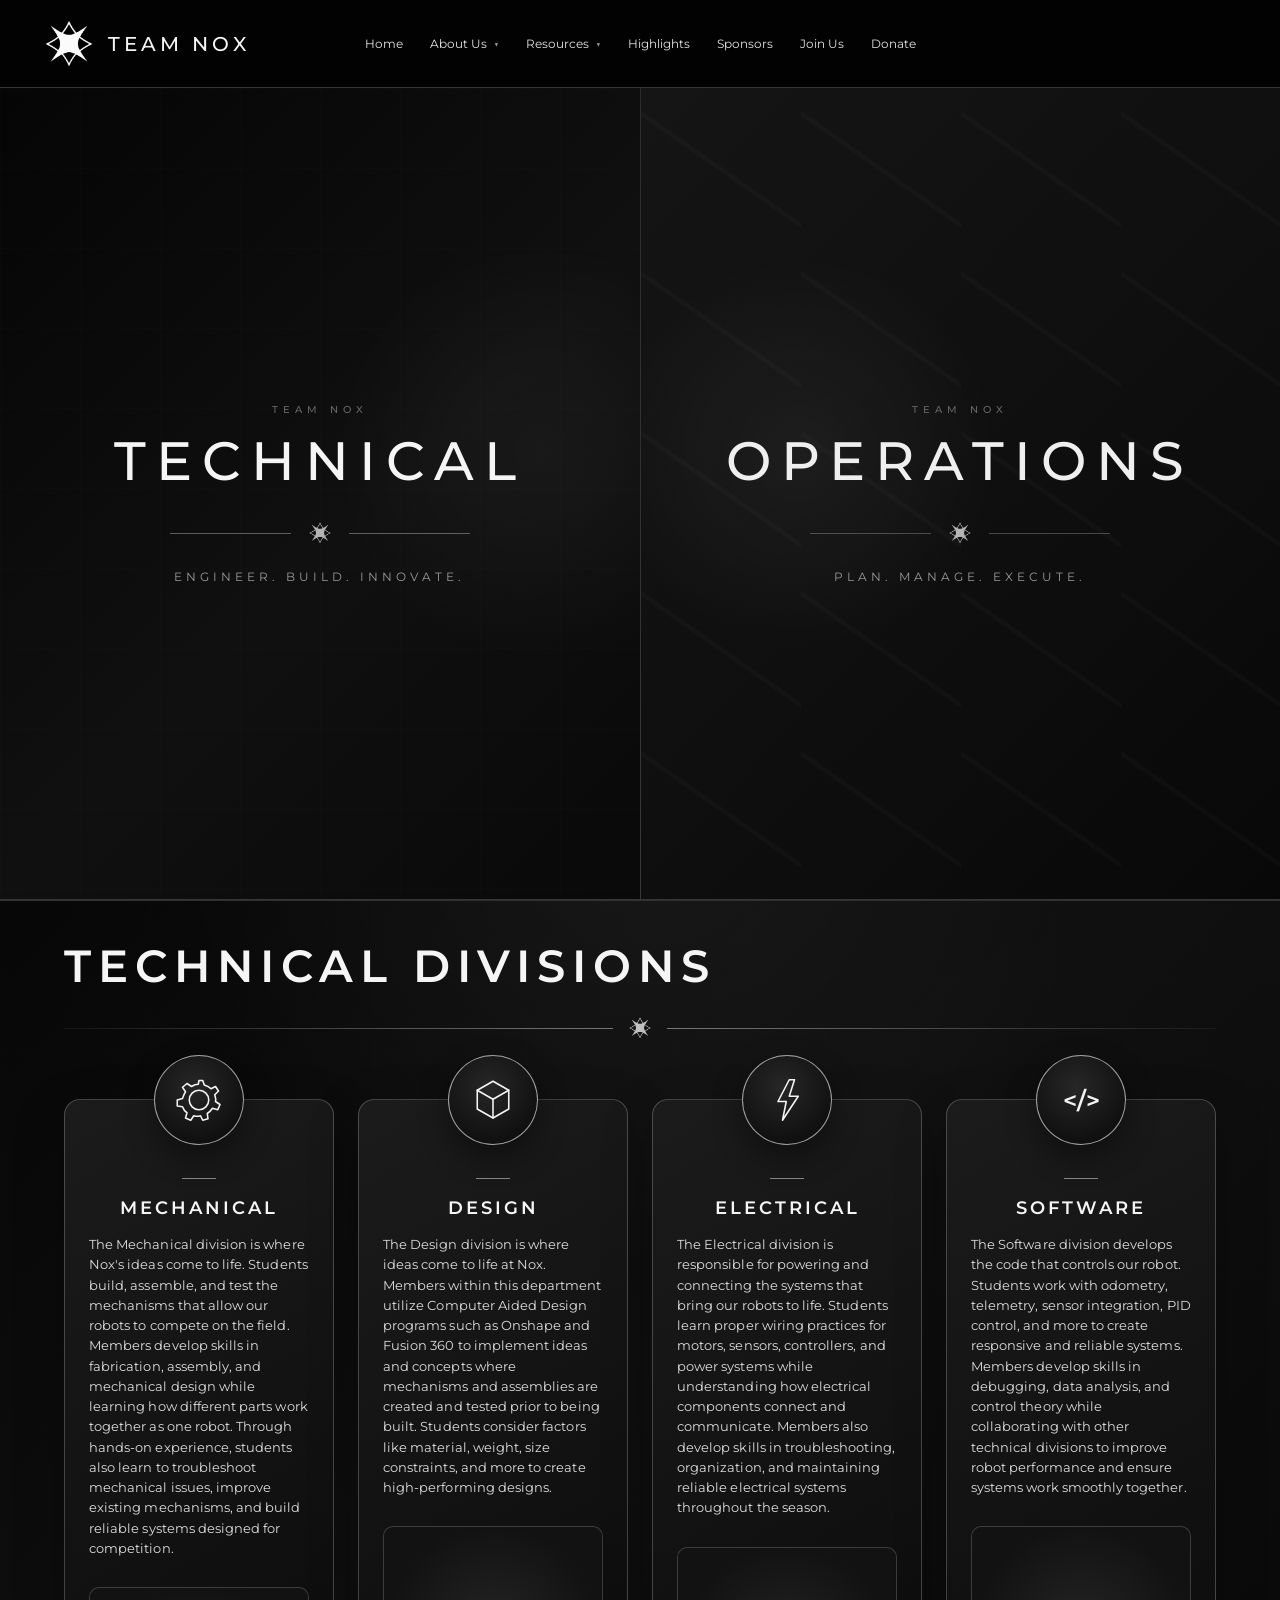
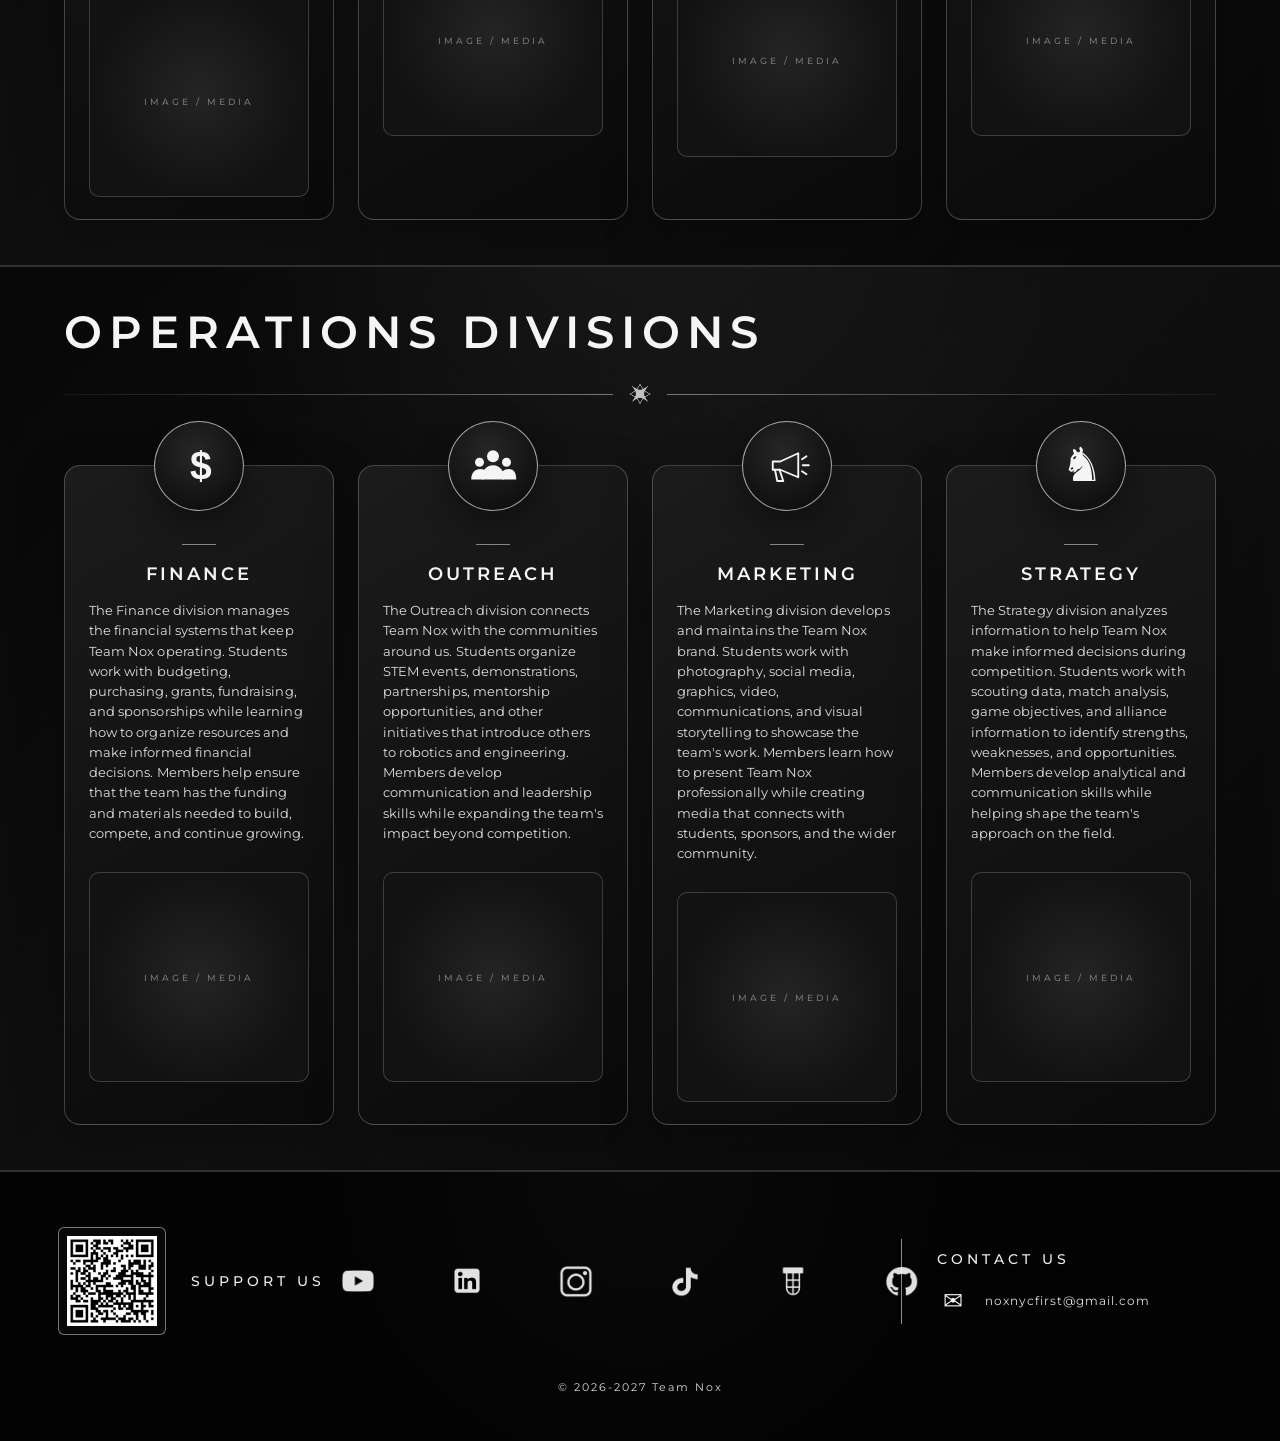
==== commit 60d86d75: "Updated Navbar" ====
--- a/About Us/divisions.html
+++ b/About Us/divisions.html
@@ -138,24 +138,20 @@
 
         <div class="dropdown-menu">
 
-          <a href="../Resources/grant-tracker.html">
-            Grant Tracker
+          <a href="./calendar.html">
+            Calendar
           </a>
 
-          <a href="../Resources/sponsor-packet.html">
+          <a href="./sponsor-packet.html">
             Sponsor Packet
           </a>
 
-          <a href="../Resources/team-handbook.html">
-            Team Handbook
-          </a>
-
-          <a href="../Resources/team-forms.html">
+          <a href="./team-forms.html">
             Team Forms
           </a>
 
-          <a href="../Resources/calendar.html">
-            Calendar
+          <a href="./team-handbook.html">
+            Team Handbook
           </a>
 
         </div>
--- a/style.css
+++ b/style.css
@@ -15,7 +15,9 @@
 body {
   background: #050505;
   color: #f5f5f5;
+
   font-family: "Montserrat", sans-serif;
+
   overflow-x: hidden;
 }
 
@@ -41,6 +43,7 @@
 }
 
 
+
 /* =========================================================
    NAVBAR
 ========================================================= */
@@ -70,7 +73,7 @@
 }
 
 
-/* Logo + Team NOX */
+/* LOGO + TEAM NOX */
 
 .brand {
   justify-self: start;
@@ -89,9 +92,11 @@
 }
 
 .brand-name {
-  font-size: 22px;
-
-  font-weight: 600;
+  font-family: "Montserrat", sans-serif;
+
+  font-size: 20px;
+
+  font-weight: 500;
 
   letter-spacing: 4px;
 
@@ -99,7 +104,10 @@
 }
 
 
-/* Navigation */
+
+/* =========================================================
+   NAVIGATION
+========================================================= */
 
 .nav-links {
   justify-self: center;
@@ -114,13 +122,15 @@
 }
 
 .nav-links > a {
+  position: relative;
+
   color: #e4e4e4;
 
-  font-size: 13px;
+  font-family: "Montserrat", sans-serif;
+
+  font-size: 12px;
 
   font-weight: 400;
-
-  position: relative;
 
   white-space: nowrap;
 
@@ -138,13 +148,13 @@
   width: 0;
   height: 1px;
 
-  background: #ffffff;
+  background: #fff;
 
   transition: width 0.25s ease;
 }
 
 .nav-links > a:hover {
-  color: #ffffff;
+  color: #fff;
 }
 
 .nav-links > a:hover::after {
@@ -163,9 +173,6 @@
   transition: transform 0.2s ease;
 }
 
-
-/* Keeps navbar centered */
-
 .nav-spacer {
   justify-self: end;
 
@@ -173,6 +180,7 @@
 }
 
 
+
 /* =========================================================
    NAVBAR DROPDOWNS
 ========================================================= */
@@ -206,7 +214,7 @@
 
   font-family: "Montserrat", sans-serif;
 
-  font-size: 13px;
+  font-size: 12px;
 
   font-weight: 400;
 
@@ -228,13 +236,13 @@
   width: 0;
   height: 1px;
 
-  background: #ffffff;
+  background: #fff;
 
   transition: width 0.25s ease;
 }
 
 .nav-dropdown:hover .dropdown-button {
-  color: #ffffff;
+  color: #fff;
 }
 
 .nav-dropdown:hover .dropdown-button::after {
@@ -242,7 +250,7 @@
 }
 
 
-/* Dropdown menu */
+/* DROPDOWN MENU */
 
 .dropdown-menu {
   min-width: 225px;
@@ -267,8 +275,7 @@
     1px solid
     rgba(255, 255, 255, 0.13);
 
-  background:
-    rgba(7, 7, 7, 0.98);
+  background: rgba(7, 7, 7, 0.98);
 
   box-shadow:
     0 18px 45px
@@ -282,9 +289,6 @@
     visibility 0.18s ease;
 }
 
-
-/* Invisible hover bridge */
-
 .dropdown-menu::before {
   content: "";
 
@@ -299,9 +303,6 @@
   background: transparent;
 }
 
-
-/* Top accent line */
-
 .dropdown-menu::after {
   content: "";
 
@@ -318,9 +319,6 @@
   background:
     rgba(255, 255, 255, 0.75);
 }
-
-
-/* Dropdown links */
 
 .dropdown-menu a {
   width: 100%;
@@ -335,11 +333,13 @@
 
   color: #bdbdbd;
 
-  font-size: 12px;
+  font-family: "Montserrat", sans-serif;
+
+  font-size: 11px;
 
   font-weight: 400;
 
-  letter-spacing: 0.25px;
+  letter-spacing: 0.3px;
 
   white-space: nowrap;
 
@@ -354,7 +354,7 @@
 }
 
 .dropdown-menu a:hover {
-  color: #ffffff;
+  color: #fff;
 
   background:
     rgba(255, 255, 255, 0.065);
@@ -376,6 +376,7 @@
 }
 
 
+
 /* =========================================================
    HOMEPAGE HERO
 ========================================================= */
@@ -383,8 +384,7 @@
 .hero {
   width: 100%;
 
-  min-height:
-    calc(100svh - 88px);
+  min-height: calc(100svh - 88px);
 
   position: relative;
 
@@ -412,7 +412,7 @@
 }
 
 
-/* Technical grid */
+/* TECHNICAL GRID */
 
 .hero::before {
   content: "";
@@ -431,8 +431,7 @@
       transparent 1px
     );
 
-  background-size:
-    80px 80px;
+  background-size: 80px 80px;
 
   opacity: 0.18;
 
@@ -440,7 +439,7 @@
 }
 
 
-/* Left technical lines */
+/* LEFT TECHNICAL LINES */
 
 .hero-lines-left {
   width: 390px;
@@ -485,7 +484,7 @@
 }
 
 
-/* Center hero */
+/* CENTER HERO */
 
 .hero-center {
   position: relative;
@@ -522,9 +521,13 @@
 
   align-items: center;
 
-  gap: 10px;
-
-  font-size: 30px;
+  gap: 11px;
+
+  color: #f5f5f5;
+
+  font-family: "Montserrat", sans-serif;
+
+  font-size: 29px;
 
   font-weight: 400;
 
@@ -532,7 +535,7 @@
 }
 
 
-/* Giant watermark */
+/* GIANT WATERMARK */
 
 .hero-watermark {
   width: 820px;
@@ -580,6 +583,7 @@
 }
 
 
+
 /* =========================================================
    COMMON SECTIONS
 ========================================================= */
@@ -587,39 +591,47 @@
 .section {
   width: 100%;
 
-  border-top:
-    1px solid
-    #444;
+  border-top: 1px solid #444;
 }
 
 .section-inner {
-  width:
-    min(1280px, 90%);
+  width: min(1280px, 90%);
 
   margin: auto;
 
-  padding:
-    48px 0;
-}
+  padding: 48px 0;
+}
+
+
+/* SECTION TITLES — TECHNICAL STYLE */
 
 .section-title {
-  margin-bottom: 16px;
+  margin-bottom: 18px;
+
+  color: #f5f5f5;
+
+  font-family: "Montserrat", sans-serif;
 
   font-size: 34px;
 
-  font-weight: 600;
-
-  letter-spacing: 6px;
-}
+  font-weight: 400;
+
+  letter-spacing: 8px;
+}
+
+
+/* BODY COPY */
 
 .section-copy {
-  color: #dedede;
-
-  font-size: 16px;
-
-  line-height: 1.62;
-
-  letter-spacing: 1.8px;
+  color: #d0d0d0;
+
+  font-family: "Montserrat", sans-serif;
+
+  font-size: 14px;
+
+  line-height: 1.8;
+
+  letter-spacing: 1.5px;
 
   font-weight: 400;
 
@@ -627,15 +639,17 @@
 }
 
 
+
 /* =========================================================
    BUTTONS
+   MATCH TECHNICAL "LEARN MORE"
 ========================================================= */
 
 .outline-button {
   width: 285px;
   height: 61px;
 
-  margin-top: 25px;
+  margin-top: 28px;
 
   display: flex;
   align-items: center;
@@ -643,18 +657,26 @@
 
   border:
     1px solid
-    #a4a4a4;
-
-  color: #ffffff;
-
-  font-size: 14px;
+    rgba(255, 255, 255, 0.45);
+
+  background: transparent;
+
+  color: #fff;
+
+  font-family: "Montserrat", sans-serif;
+
+  font-size: 11px;
 
   font-weight: 500;
+
+  letter-spacing: 3px;
+
+  text-transform: uppercase;
 
   transition:
     background 0.3s ease,
     color 0.3s ease,
-    border 0.3s ease;
+    border-color 0.3s ease;
 }
 
 .outline-button:hover {
@@ -664,6 +686,7 @@
 
   border-color: #f5f5f5;
 }
+
 
 
 /* =========================================================
@@ -693,9 +716,15 @@
 
   color: #cfcfcf;
 
+  font-family: "Montserrat", sans-serif;
+
   text-align: center;
 
-  font-size: 14px;
+  font-size: 12px;
+
+  font-weight: 400;
+
+  letter-spacing: 1px;
 
   transition:
     transform 0.3s ease,
@@ -703,19 +732,25 @@
 }
 
 .image-placeholder:hover {
-  transform:
-    translateY(-3px);
+  transform: translateY(-3px);
 
   border-color: #d5d5d5;
 }
 
 
+
 /* =========================================================
    FIRST SECTION
 ========================================================= */
 
 .first-section {
-  background: #050505;
+  background:
+    radial-gradient(
+      circle at 50% 0%,
+      rgba(255, 255, 255, 0.035),
+      transparent 35%
+    ),
+    #050505;
 }
 
 .first-grid {
@@ -731,7 +766,7 @@
 }
 
 
-/* FRC / FTC slideshow */
+/* FRC / FTC SLIDESHOW */
 
 .first-logo-slideshow {
   width: 420px;
@@ -780,9 +815,6 @@
 
   filter: blur(0);
 }
-
-
-/* Slideshow glow */
 
 .first-logo-slideshow::before {
   content: "";
@@ -811,6 +843,7 @@
 
   pointer-events: none;
 }
+
 
 
 /* =========================================================
@@ -846,12 +879,19 @@
 }
 
 
+
 /* =========================================================
    INTERESTED
 ========================================================= */
 
 .interested-section {
-  background: #050505;
+  background:
+    radial-gradient(
+      circle at 50% 0%,
+      rgba(255, 255, 255, 0.025),
+      transparent 35%
+    ),
+    #050505;
 }
 
 .interested-grid {
@@ -869,6 +909,7 @@
 .interested-content {
   max-width: 850px;
 }
+
 
 
 /* =========================================================
@@ -896,11 +937,15 @@
 }
 
 .sponsor-heading h2 {
+  color: #f5f5f5;
+
+  font-family: "Montserrat", sans-serif;
+
   font-size: 34px;
 
-  font-weight: 600;
-
-  letter-spacing: 6px;
+  font-weight: 400;
+
+  letter-spacing: 8px;
 
   text-align: center;
 
@@ -911,7 +956,21 @@
   width: 240px;
   height: 1px;
 
-  background: #666;
+  background:
+    linear-gradient(
+      90deg,
+      transparent,
+      rgba(255, 255, 255, 0.45)
+    );
+}
+
+.sponsor-line:last-child {
+  background:
+    linear-gradient(
+      90deg,
+      rgba(255, 255, 255, 0.45),
+      transparent
+    );
 }
 
 .sponsor-grid {
@@ -943,7 +1002,13 @@
 
   color: #d6d6d6;
 
-  font-size: 14px;
+  font-family: "Montserrat", sans-serif;
+
+  font-size: 12px;
+
+  font-weight: 400;
+
+  letter-spacing: 1px;
 
   transition:
     transform 0.3s ease,
@@ -952,13 +1017,13 @@
 }
 
 .sponsor-card:hover {
-  transform:
-    translateY(-5px);
+  transform: translateY(-5px);
 
   background: #242424;
 
-  border-color: #ffffff;
-}
+  border-color: #fff;
+}
+
 
 
 /* =========================================================
@@ -994,9 +1059,6 @@
     #030303;
 }
 
-
-/* Main footer row */
-
 .footer-main {
   width: 100%;
 
@@ -1015,6 +1077,7 @@
 }
 
 
+
 /* =========================================================
    FOOTER SUPPORT
 ========================================================= */
@@ -1065,18 +1128,17 @@
 .footer-support > span {
   color: #ededed;
 
-  font-family:
-    "Montserrat",
-    sans-serif;
-
-  font-size: 16px;
-
-  font-weight: 600;
+  font-family: "Montserrat", sans-serif;
+
+  font-size: 14px;
+
+  font-weight: 500;
 
   letter-spacing: 4px;
 
   white-space: nowrap;
 }
+
 
 
 /* =========================================================
@@ -1099,10 +1161,10 @@
 }
 
 .footer-socials a {
-  width: 48px;
-  height: 48px;
-
-  flex: 0 0 48px;
+  width: 64px;
+  height: 64px;
+
+  flex: 0 0 64px;
 
   display: flex;
   align-items: center;
@@ -1117,12 +1179,6 @@
     opacity 0.25s ease,
     filter 0.25s ease;
 }
-
-
-/*
-   IMPORTANT:
-   Forces every social-media PNG to remain small.
-*/
 
 .footer-socials a img {
   width: 34px !important;
@@ -1151,6 +1207,7 @@
 }
 
 
+
 /* =========================================================
    FOOTER CONTACT
 ========================================================= */
@@ -1187,13 +1244,11 @@
 
   color: #ededed;
 
-  font-family:
-    "Montserrat",
-    sans-serif;
-
-  font-size: 16px;
-
-  font-weight: 600;
+  font-family: "Montserrat", sans-serif;
+
+  font-size: 14px;
+
+  font-weight: 500;
 
   letter-spacing: 4px;
 }
@@ -1206,11 +1261,9 @@
 
   color: #dedede;
 
-  font-family:
-    "Montserrat",
-    sans-serif;
-
-  font-size: 14px;
+  font-family: "Montserrat", sans-serif;
+
+  font-size: 12px;
 
   font-weight: 400;
 
@@ -1221,7 +1274,7 @@
 }
 
 .footer-contact-content a:hover {
-  color: #ffffff;
+  color: #fff;
 }
 
 .footer-mail-icon {
@@ -1240,6 +1293,7 @@
 }
 
 
+
 /* =========================================================
    FOOTER COPYRIGHT
 ========================================================= */
@@ -1253,21 +1307,19 @@
 
   text-align: center;
 
-  font-family:
-    "Montserrat",
-    sans-serif;
-
-  font-size: 13px;
-
-  font-weight: 500;
-
-  letter-spacing: 3px;
-}
+  font-family: "Montserrat", sans-serif;
+
+  font-size: 11px;
+
+  font-weight: 400;
+
+  letter-spacing: 2px;
+}
+
 
 
 /* =========================================================
    SAFETY RULE FOR OLD SOCIAL HTML
-   Prevents giant images if an old footer remains somewhere.
 ========================================================= */
 
 .site-footer .socials {
@@ -1279,8 +1331,8 @@
 }
 
 .site-footer .social {
-  width: 48px;
-  height: 48px;
+  width: 64px;
+  height: 64px;
 
   display: flex;
   align-items: center;
@@ -1300,6 +1352,7 @@
 }
 
 
+
 /* =========================================================
    SCROLL ANIMATION
 ========================================================= */
@@ -1321,6 +1374,7 @@
   transform:
     translateY(0);
 }
+
 
 
 /* =========================================================
@@ -1343,10 +1397,10 @@
   }
 
   .footer-socials a {
-    width: 44px;
-    height: 44px;
-
-    flex-basis: 44px;
+    width: 64px;
+    height: 64px;
+
+    flex-basis: 64px;
   }
 
   .footer-socials a img {
@@ -1362,7 +1416,7 @@
   }
 
   .footer-contact-content a {
-    font-size: 12px;
+    font-size: 11px;
   }
 
 }
@@ -1385,7 +1439,7 @@
   }
 
   .brand-name {
-    font-size: 18px;
+    font-size: 17px;
 
     letter-spacing: 2px;
   }
@@ -1420,6 +1474,7 @@
   }
 
 }
+
 
 
 /* =========================================================
@@ -1513,7 +1568,7 @@
   }
 
   .hero-text {
-    font-size: 24px;
+    font-size: 23px;
 
     letter-spacing: 6px;
   }
@@ -1537,12 +1592,14 @@
 
   .section-title {
     font-size: 28px;
+
+    letter-spacing: 6px;
   }
 
   .section-copy {
-    font-size: 13px;
-
-    line-height: 1.7;
+    font-size: 12px;
+
+    line-height: 1.8;
   }
 
   .image-placeholder {
@@ -1628,10 +1685,10 @@
   }
 
   .footer-socials a {
-    width: 44px;
-    height: 44px;
-
-    flex-basis: 44px;
+    width: 64px;
+    height: 64px ;
+
+    flex-basis: 64px;
   }
 
   .footer-socials a img {
@@ -1671,6 +1728,7 @@
 }
 
 
+
 /* =========================================================
    SMALL MOBILE
 ========================================================= */
@@ -1724,7 +1782,7 @@
   }
 
   .footer-support > span {
-    font-size: 14px;
+    font-size: 13px;
 
     letter-spacing: 3px;
   }
@@ -1734,19 +1792,20 @@
   }
 
   .footer-contact-content h3 {
-    font-size: 14px;
+    font-size: 13px;
 
     letter-spacing: 3px;
   }
 
   .footer-contact-content a {
-    font-size: 11px;
+    font-size: 10px;
   }
 
   .footer-copyright {
-    font-size: 11px;
+    font-size: 10px;
 
     letter-spacing: 2px;
   }
 
-}+}
+
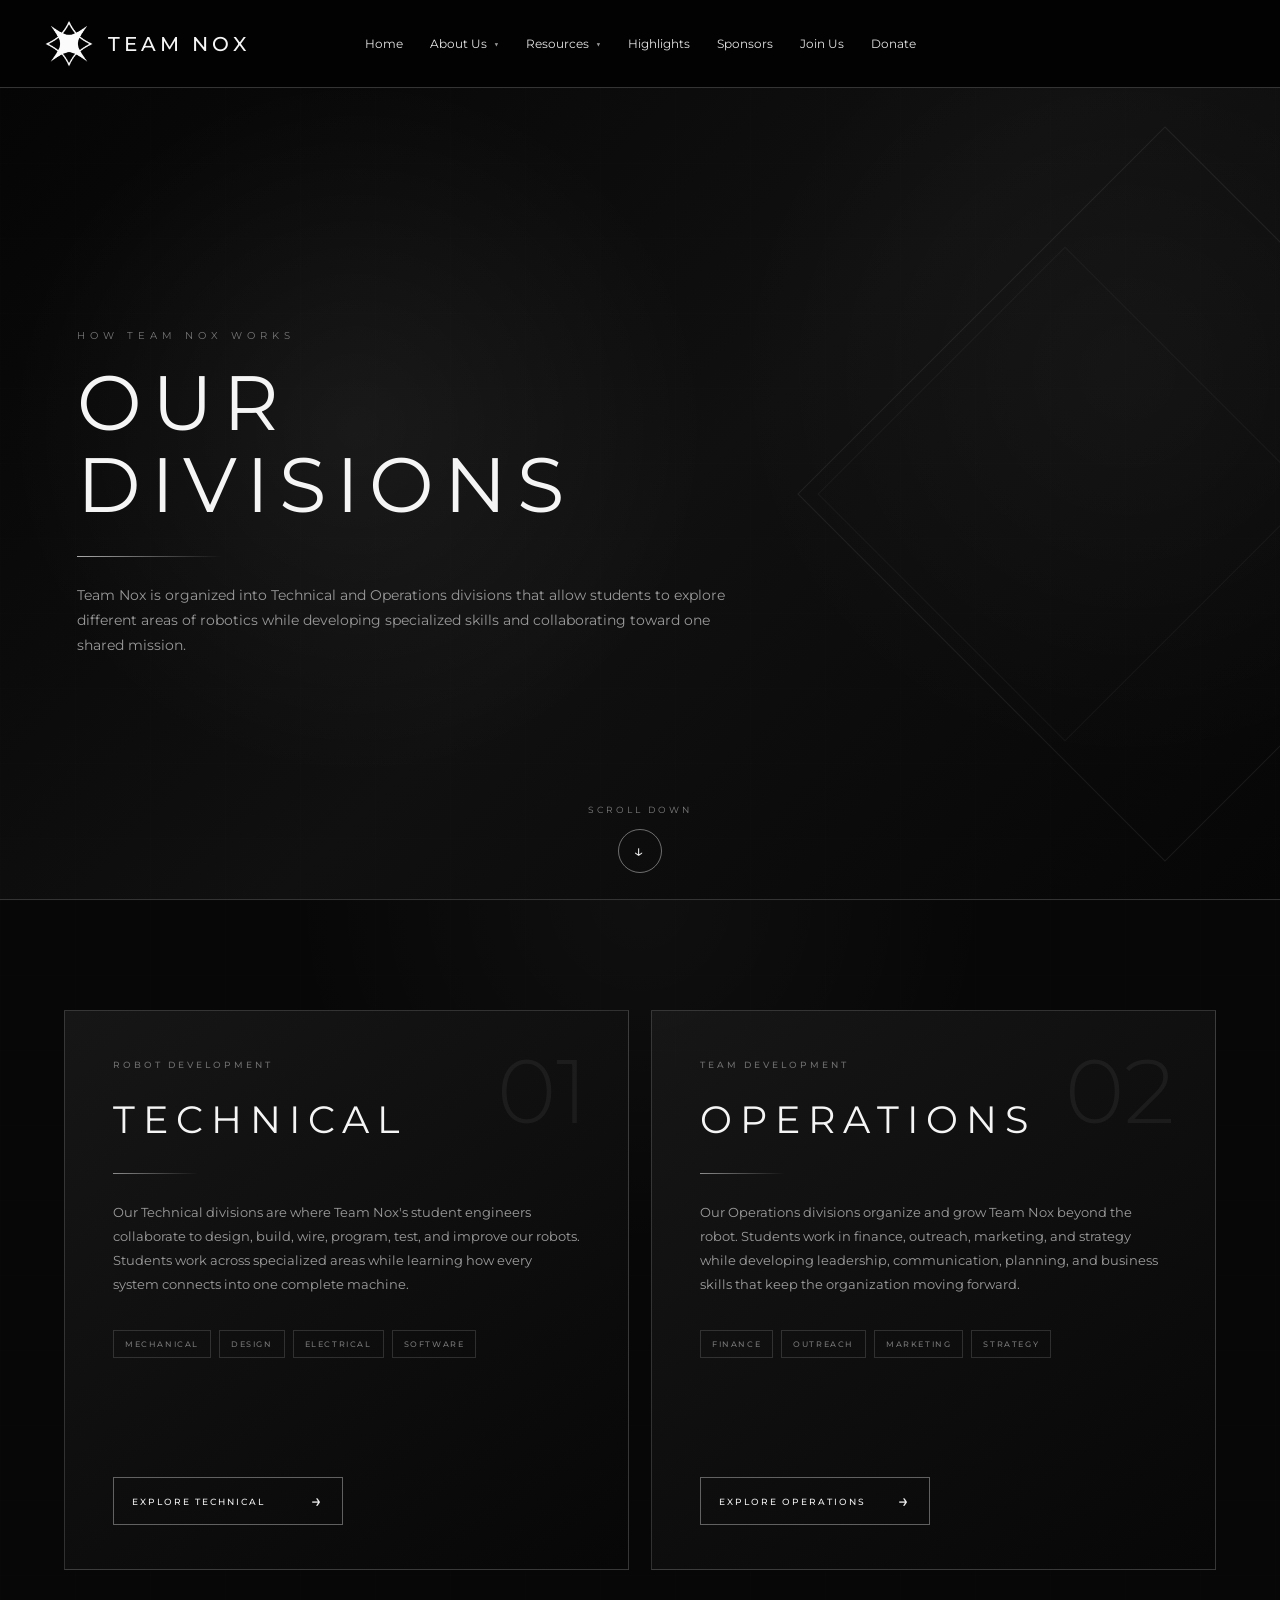
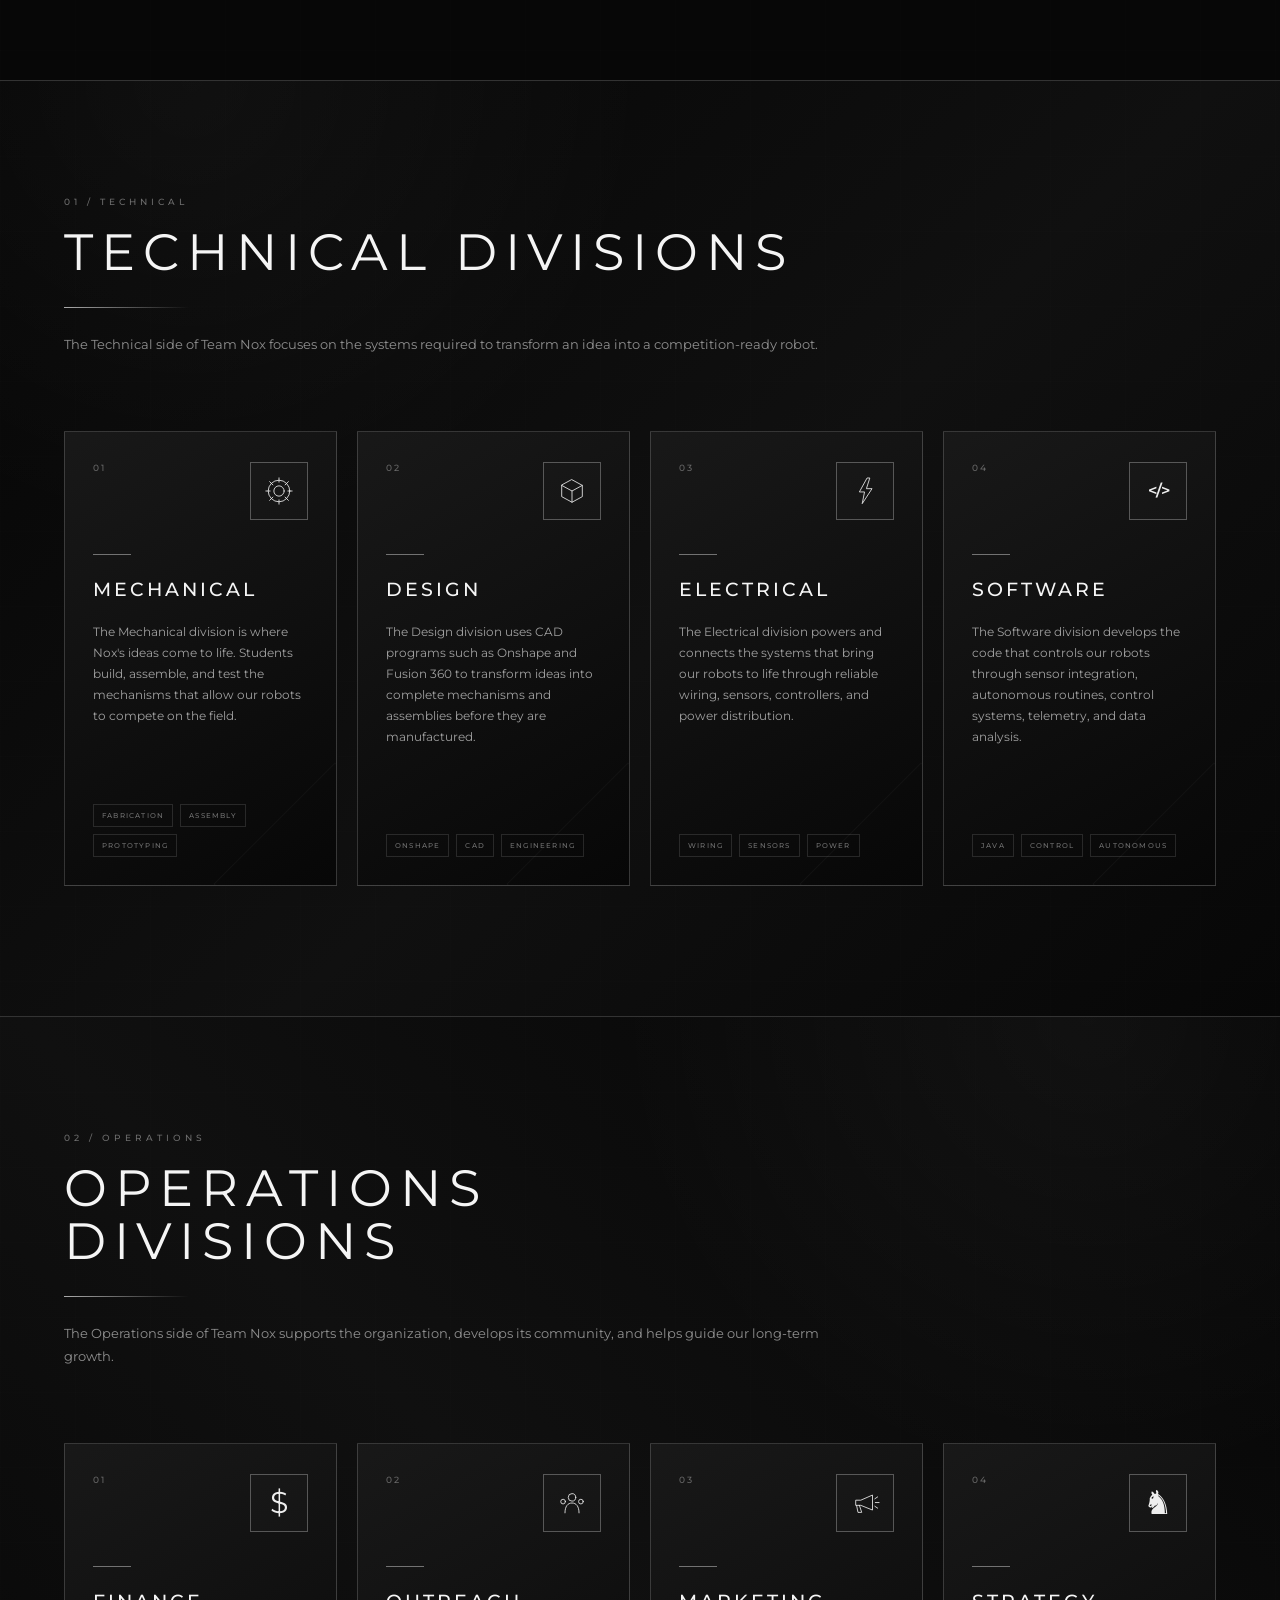
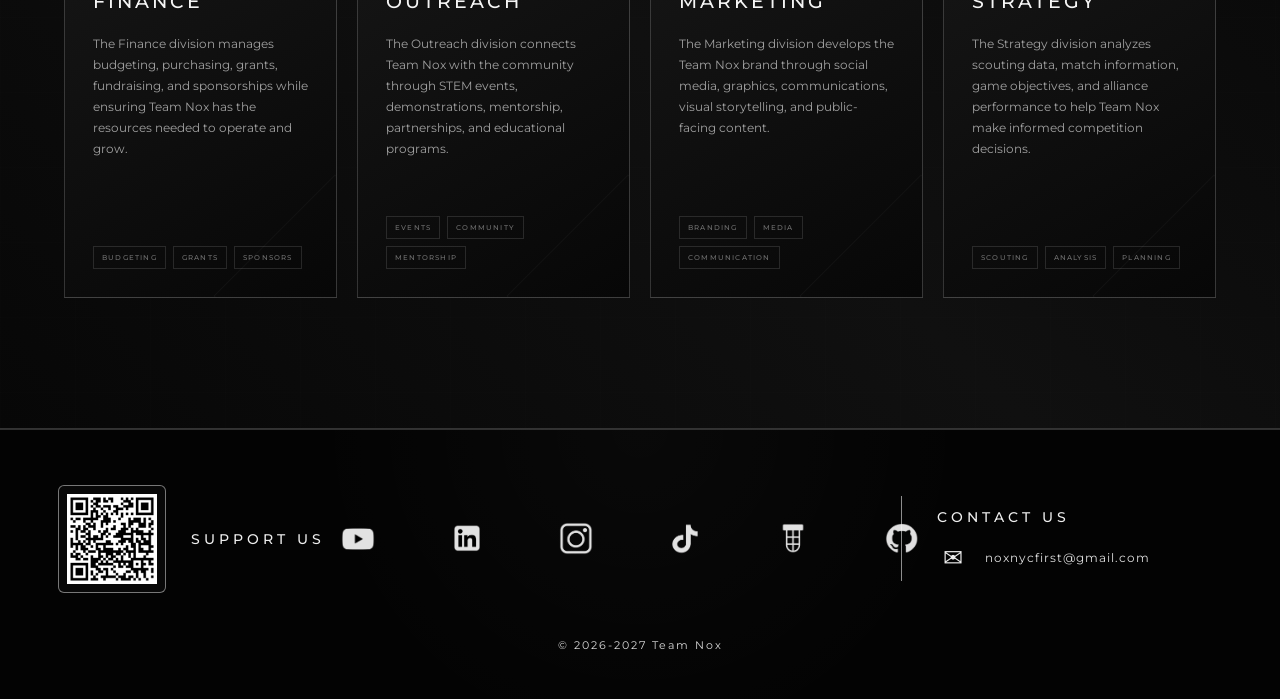
==== commit baa571d4: "Nvm" ====
--- a/About Us/divisions.html
+++ b/About Us/divisions.html
@@ -2,7 +2,6 @@
 <html lang="en">
 
 <head>
-
   <meta charset="UTF-8">
 
   <meta
@@ -10,21 +9,30 @@
     content="width=device-width, initial-scale=1.0"
   >
 
-  <title>Divisions | Team NOX</title>
-
-  <!-- SAME FONT AS HOMEPAGE -->
+  <title>Divisions | Team Nox</title>
+
   <link rel="preconnect" href="https://fonts.googleapis.com">
-  <link rel="preconnect" href="https://fonts.gstatic.com" crossorigin>
 
   <link
-    href="https://fonts.googleapis.com/css2?family=Montserrat:wght@300;400;500;600;700&display=swap"
+    rel="preconnect"
+    href="https://fonts.gstatic.com"
+    crossorigin
+  >
+
+  <link
+    href="https://fonts.googleapis.com/css2?family=Montserrat:wght@300;400;500;600&display=swap"
     rel="stylesheet"
   >
 
-  <!-- MAIN WEBSITE CSS -->
-  <link rel="stylesheet" href="../style.css">
-  <link rel="stylesheet" href="divisions.css">
-
+  <link
+    rel="stylesheet"
+    href="../style.css"
+  >
+
+  <link
+    rel="stylesheet"
+    href="./divisions.css"
+  >
 </head>
 
 
@@ -36,9 +44,6 @@
   ====================================================== -->
 
   <header class="navbar">
-
-
-    <!-- TEAM NOX BRAND -->
 
     <a
       href="../index.html"
@@ -47,7 +52,7 @@
 
       <img
         src="../image/Nox Transparent Logo.png"
-        alt="Team NOX Logo"
+        alt="Team Nox Logo"
         class="nav-logo"
       >
 
@@ -58,21 +63,12 @@
     </a>
 
 
-
-    <!-- NAVIGATION -->
-
     <nav class="nav-links">
-
-
-      <!-- HOME -->
 
       <a href="../index.html">
         Home
       </a>
 
-
-
-      <!-- ABOUT US -->
 
       <div class="nav-dropdown">
 
@@ -80,35 +76,29 @@
           class="dropdown-button"
           type="button"
         >
-
           About Us
-
-          <span class="arrow">
-            ▼
-          </span>
-
+          <span class="arrow">▼</span>
         </button>
 
-
         <div class="dropdown-menu">
 
-          <a href="founders.html">
+          <a href="./founders.html">
             Meet the Founders
           </a>
 
-          <a href="mentors.html">
+          <a href="./mentors.html">
             Meet the Mentors
           </a>
 
-          <a href="story.html">
+          <a href="./story.html">
             Our Story
           </a>
 
-          <a href="programs.html">
+          <a href="./programs.html">
             Our Programs
           </a>
 
-          <a href="divisions.html">
+          <a href="./divisions.html">
             Divisions
           </a>
 
@@ -116,9 +106,6 @@
 
       </div>
 
-
-
-      <!-- RESOURCES -->
 
       <div class="nav-dropdown">
 
@@ -126,431 +113,323 @@
           class="dropdown-button"
           type="button"
         >
-
           Resources
-
-          <span class="arrow">
-            ▼
-          </span>
-
+          <span class="arrow">▼</span>
         </button>
 
-
         <div class="dropdown-menu">
 
-          <a href="./calendar.html">
+          <a href="../Resources/calendar.html">
             Calendar
           </a>
 
-          <a href="./sponsor-packet.html">
+          <a href="../Resources/sponsor-packet.html">
             Sponsor Packet
           </a>
 
-          <a href="./team-forms.html">
-            Team Forms
+          <a href="../Resources/team-documents.html">
+            Team Documents
           </a>
 
-          <a href="./team-handbook.html">
-            Team Handbook
-          </a>
-
         </div>
 
       </div>
 
 
-
-      <a href="../index.html#highlights">
+      <a href="../Highlights/highlights.html">
         Highlights
       </a>
 
-      <a href="../index.html#sponsors">
+
+      <a href="../Sponsor/sponsor.html">
         Sponsors
       </a>
 
-      <a href="../index.html#join">
+
+      <a
+        href="https://forms.gle/ervGAU6oZejsxP3p8"
+        target="_blank"
+        rel="noopener noreferrer"
+      >
         Join Us
       </a>
 
-      <a href="../index.html#donate">
+
+      <a
+        href="https://hcb.hackclub.com/donations/start/nox"
+        target="_blank"
+        rel="noopener noreferrer"
+      >
         Donate
       </a>
 
-
     </nav>
 
 
     <div class="nav-spacer"></div>
 
-
   </header>
 
 
 
   <!-- =====================================================
-       DIVISIONS PAGE
+       DIVISIONS
   ====================================================== -->
 
   <main class="divisions-page">
 
 
-
-    <!-- =====================================================
-         INTERACTIVE LANDING
-    ====================================================== -->
-
-    <div class="division-split">
-
-
-      <!-- =================================================
-           TECHNICAL LANDING PANEL
-      ================================================== -->
-
-      <section
-        class="division-panel technical-panel"
-        tabindex="0"
+    <!-- ===================================================
+         HERO
+    ==================================================== -->
+
+    <section class="divisions-hero">
+
+      <div class="page-grid"></div>
+
+      <div class="hero-decoration hero-decoration-one"></div>
+      <div class="hero-decoration hero-decoration-two"></div>
+
+
+      <div class="hero-content">
+
+        <span class="hero-eyebrow">
+          HOW TEAM NOX WORKS
+        </span>
+
+        <h1>
+          OUR
+          <br>
+          DIVISIONS
+        </h1>
+
+        <div class="hero-divider"></div>
+
+        <p>
+          Team Nox is organized into Technical and Operations
+          divisions that allow students to explore different areas
+          of robotics while developing specialized skills and
+          collaborating toward one shared mission.
+        </p>
+
+      </div>
+
+
+      <a
+        href="#division-overview"
+        class="scroll-down"
       >
-
-
-        <!-- DEFAULT -->
-
-        <div class="division-idle">
-
-          <span class="division-small-label">
-            TEAM NOX
+        <span>SCROLL DOWN</span>
+
+        <span class="scroll-circle">
+          ↓
+        </span>
+      </a>
+
+    </section>
+
+
+
+    <!-- ===================================================
+         TECHNICAL / OPERATIONS OVERVIEW
+    ==================================================== -->
+
+    <section
+      class="division-overview"
+      id="division-overview"
+    >
+
+      <div class="page-grid"></div>
+
+
+      <div class="overview-wrapper">
+
+
+        <!-- TECHNICAL -->
+
+        <article class="overview-card technical-overview">
+
+          <span class="overview-number">
+            01
           </span>
 
-          <h1>
+          <span class="overview-label">
+            ROBOT DEVELOPMENT
+          </span>
+
+          <h2>
             TECHNICAL
-          </h1>
-
-          <div class="division-divider">
-
-            <span></span>
-
-            <img
-              src="../image/Nox Transparent Logo.png"
-              alt=""
-            >
-
-            <span></span>
+          </h2>
+
+          <div class="overview-line"></div>
+
+          <p>
+            Our Technical divisions are where Team Nox's student
+            engineers collaborate to design, build, wire, program,
+            test, and improve our robots. Students work across
+            specialized areas while learning how every system
+            connects into one complete machine.
+          </p>
+
+
+          <div class="overview-tags">
+
+            <span>MECHANICAL</span>
+            <span>DESIGN</span>
+            <span>ELECTRICAL</span>
+            <span>SOFTWARE</span>
 
           </div>
 
+
+          <a
+            href="#technical-divisions"
+            class="overview-button"
+          >
+            EXPLORE TECHNICAL
+            <span>→</span>
+          </a>
+
+        </article>
+
+
+
+        <!-- OPERATIONS -->
+
+        <article class="overview-card operations-overview">
+
+          <span class="overview-number">
+            02
+          </span>
+
+          <span class="overview-label">
+            TEAM DEVELOPMENT
+          </span>
+
+          <h2>
+            OPERATIONS
+          </h2>
+
+          <div class="overview-line"></div>
+
           <p>
-            ENGINEER. BUILD. INNOVATE.
+            Our Operations divisions organize and grow Team Nox
+            beyond the robot. Students work in finance, outreach,
+            marketing, and strategy while developing leadership,
+            communication, planning, and business skills that keep
+            the organization moving forward.
           </p>
 
-        </div>
-
-
-
-        <!-- EXPANDED -->
-
-        <div class="division-expanded technical-expanded">
-
-
-          <div class="division-copy">
-
-            <span class="expanded-number">
-              01 / 02
-            </span>
-
-            <h2>
-              TECHNICAL
-            </h2>
-
-            <div class="expanded-divider">
-
-              <span></span>
-
-              <img
-                src="../image/Nox Transparent Logo.png"
-                alt=""
-              >
-
-              <span></span>
-
-            </div>
-
-
-            <p class="expanded-description">
-              OUR TECHNICAL DIVISIONS ARE WHERE TEAM NOX'S STUDENT ENGINEERS COME TO COLLABORATE AND BUILD. THEY ALLOW MEMBERS WITH VARYING SKILL SETS AND INTERESTS TO WORK TOGETHER ON BUILDING AND TESTING OUR ROBOTS. OUR TECHNICAL DIVISIONS ALLOW ALL MEMBERS TO LEARN AND APPLY THEIR KNOWLEDGE FROM AN EASY ENTRY POINT WHILE STILL ALLOWING MORE EXPERIENCED MEMBERS TO FURTHER DEVELOP THEIR SKILLS.
-            </p>
-
-
-            <button
-              class="division-learn-button"
-              type="button"
-              data-target="technical-departments"
-            >
-
-              <span>
-                LEARN MORE
-              </span>
-
-              <span class="learn-arrow">
-                →
-              </span>
-
-            </button>
+
+          <div class="overview-tags">
+
+            <span>FINANCE</span>
+            <span>OUTREACH</span>
+            <span>MARKETING</span>
+            <span>STRATEGY</span>
 
           </div>
 
 
-
-          <!-- MEDIA -->
-
-          <div class="division-media">
-
-            <div class="media-overlay">
-
-              <span class="media-icon">
-                ◇
-              </span>
-
-              <span>
-                IMAGE / MEDIA
-              </span>
-
-            </div>
-
-          </div>
-
-
-        </div>
-
-
-      </section>
-
-
-
-      <!-- =================================================
-           OPERATIONS LANDING PANEL
-      ================================================== -->
-
-      <section
-        class="division-panel operations-panel"
-        tabindex="0"
-      >
-
-
-        <!-- DEFAULT -->
-
-        <div class="division-idle">
-
-          <span class="division-small-label">
-            TEAM NOX
+          <a
+            href="#operations-divisions"
+            class="overview-button"
+          >
+            EXPLORE OPERATIONS
+            <span>→</span>
+          </a>
+
+        </article>
+
+
+      </div>
+
+    </section>
+
+
+
+    <!-- ===================================================
+         TECHNICAL DIVISIONS
+    ==================================================== -->
+
+    <section
+      class="department-section technical-section"
+      id="technical-divisions"
+    >
+
+      <div class="page-grid"></div>
+
+
+      <div class="department-wrapper">
+
+
+        <div class="department-heading">
+
+          <span class="department-eyebrow">
+            01 / TECHNICAL
           </span>
-
-          <h1>
-            OPERATIONS
-          </h1>
-
-          <div class="division-divider">
-
-            <span></span>
-
-            <img
-              src="../image/Nox Transparent Logo.png"
-              alt=""
-            >
-
-            <span></span>
-
-          </div>
-
-          <p>
-            PLAN. MANAGE. EXECUTE.
-          </p>
-
-        </div>
-
-
-
-        <!-- EXPANDED -->
-
-        <div class="division-expanded operations-expanded">
-
-
-          <!-- MEDIA -->
-
-          <div class="division-media">
-
-            <div class="media-overlay">
-
-              <span class="media-icon">
-                ◇
-              </span>
-
-              <span>
-                IMAGE / MEDIA
-              </span>
-
-            </div>
-
-          </div>
-
-
-
-          <div class="division-copy">
-
-            <span class="expanded-number">
-              02 / 02
-            </span>
-
-            <h2>
-              OPERATIONS
-            </h2>
-
-            <div class="expanded-divider">
-
-              <span></span>
-
-              <img
-                src="../image/Nox Transparent Logo.png"
-                alt=""
-              >
-
-              <span></span>
-
-            </div>
-
-
-            <p class="expanded-description">
-              OUR OPERATIONS DIVISIONS ARE WHERE TEAM NOX'S STUDENTS COLLABORATE, ORGANIZE, AND LEAD THE TEAM OUTSIDE OF THE ROBOT. THEY ALLOW STUDENTS WITH DIFFERENT SKILLS AND INTERESTS TO COME TOGETHER IN OUTREACH, FINANCE, MARKETING, STRATEGY, AND MORE. OUR OPERATIONS DIVISIONS SERVE AS AN ACCESSIBLE GATEWAY TO LEADERSHIP POSITIONS WHERE STUDENTS CAN DEVELOP THEIR COMMUNICATION AND BUSINESS SKILLS AND ALLOW OUR MORE EXPERIENCED MEMBERS TO TAKE ON GREATER RESPONSIBILITIES AND INFLUENCE THE FUTURE OF TEAM NOX.
-            </p>
-
-
-            <button
-              class="division-learn-button"
-              type="button"
-              data-target="operations-departments"
-            >
-
-              <span>
-                LEARN MORE
-              </span>
-
-              <span class="learn-arrow">
-                →
-              </span>
-
-            </button>
-
-          </div>
-
-
-        </div>
-
-
-      </section>
-
-
-    </div>
-
-
-
-    <!-- =====================================================
-         TECHNICAL DIVISIONS
-    ====================================================== -->
-
-    <section
-      class="technical-divisions-section"
-      id="technical-departments"
-    >
-
-      <div class="technical-divisions-inner">
-
-
-        <!-- HEADING -->
-
-        <div class="technical-divisions-heading">
 
           <h2>
             TECHNICAL DIVISIONS
           </h2>
 
-          <div class="technical-heading-divider">
-
-            <span></span>
-
-            <img
-              src="../image/Nox Transparent Logo.png"
-              alt=""
-            >
-
-            <span></span>
-
-          </div>
+          <div class="heading-line"></div>
+
+          <p>
+            The Technical side of Team Nox focuses on the systems
+            required to transform an idea into a competition-ready robot.
+          </p>
 
         </div>
 
 
 
-        <!-- TECHNICAL CARDS -->
-
-        <div class="technical-divisions-grid">
-
-
-          <!-- =================================================
-               MECHANICAL
-          ================================================== -->
-
-          <article class="technical-division-card">
-
-
-            <div class="technical-icon">
-
-              <svg
-                viewBox="0 0 64 64"
-                aria-hidden="true"
-              >
-
-                <circle
-                  cx="32"
-                  cy="32"
-                  r="13"
-                ></circle>
-
-                <path d="
-                  M32 6
-                  L37 6
-                  L39 12
-                  C42 13 45 14 48 17
-                  L54 14
-                  L58 20
-                  L53 25
-                  C54 28 55 31 54 34
-                  L60 38
-                  L57 45
-                  L50 43
-                  C48 46 46 48 43 50
-                  L44 57
-                  L37 59
-                  L34 53
-                  C31 54 28 54 25 53
-                  L21 59
-                  L14 56
-                  L16 49
-                  C13 47 11 44 10 41
-                  L3 40
-                  L3 32
-                  L10 30
-                  C11 27 12 24 14 21
-                  L10 15
-                  L16 10
-                  L22 14
-                  C25 12 28 11 31 11
-                  Z
-                "></path>
-
-              </svg>
-
-            </div>
-
-
-            <div class="technical-card-divider"></div>
+        <div class="department-grid">
+
+
+          <!-- MECHANICAL -->
+
+          <article class="division-card">
+
+            <div class="card-top">
+
+              <span class="card-number">
+                01
+              </span>
+
+              <div class="division-icon mechanical-icon">
+
+                <svg viewBox="0 0 64 64">
+
+                  <circle
+                    cx="32"
+                    cy="32"
+                    r="11"
+                  ></circle>
+
+                  <circle
+                    cx="32"
+                    cy="32"
+                    r="23"
+                  ></circle>
+
+                  <path d="M32 4v9"></path>
+                  <path d="M32 51v9"></path>
+                  <path d="M4 32h9"></path>
+                  <path d="M51 32h9"></path>
+                  <path d="M12 12l7 7"></path>
+                  <path d="M45 45l7 7"></path>
+                  <path d="M52 12l-7 7"></path>
+                  <path d="M19 45l-7 7"></path>
+
+                </svg>
+
+              </div>
+
+            </div>
+
+
+            <div class="card-line"></div>
 
 
             <h3>
@@ -559,71 +438,62 @@
 
 
             <p>
-              The Mechanical division is where Nox's ideas come to life.
-              Students build, assemble, and test the mechanisms that allow
-              our robots to compete on the field. Members develop skills in
-              fabrication, assembly, and mechanical design while learning
-              how different parts work together as one robot. Through
-              hands-on experience, students also learn to troubleshoot
-              mechanical issues, improve existing mechanisms, and build
-              reliable systems designed for competition.
+              The Mechanical division is where Nox's ideas come to
+              life. Students build, assemble, and test the mechanisms
+              that allow our robots to compete on the field.
             </p>
 
 
-            <div class="technical-card-image">
-
-              <span>
-                IMAGE / MEDIA
+            <div class="card-skills">
+
+              <span>FABRICATION</span>
+              <span>ASSEMBLY</span>
+              <span>PROTOTYPING</span>
+
+            </div>
+
+          </article>
+
+
+
+          <!-- DESIGN -->
+
+          <article class="division-card">
+
+            <div class="card-top">
+
+              <span class="card-number">
+                02
               </span>
 
-            </div>
-
-
-          </article>
-
-
-
-          <!-- =================================================
-               DESIGN
-          ================================================== -->
-
-          <article class="technical-division-card">
-
-
-            <div class="technical-icon">
-
-              <svg
-                viewBox="0 0 64 64"
-                aria-hidden="true"
-              >
-
-                <path d="
-                  M32 7
-                  L53 19
-                  L53 44
-                  L32 56
-                  L11 44
-                  L11 19
-                  Z
-                "></path>
-
-                <path d="
-                  M11 19
-                  L32 31
-                  L53 19
-                "></path>
-
-                <path d="
-                  M32 31
-                  L32 56
-                "></path>
-
-              </svg>
-
-            </div>
-
-
-            <div class="technical-card-divider"></div>
+              <div class="division-icon">
+
+                <svg viewBox="0 0 64 64">
+
+                  <path
+                    d="
+                    M32 8
+                    L54 20
+                    L54 44
+                    L32 56
+                    L10 44
+                    L10 20
+                    Z
+                    "
+                  ></path>
+
+                  <path d="M10 20L32 32L54 20"></path>
+
+                  <path d="M32 32V56"></path>
+
+                </svg>
+
+              </div>
+
+            </div>
+
+
+            <div class="card-line"></div>
 
 
             <h3>
@@ -632,60 +502,59 @@
 
 
             <p>
-              The Design division is where ideas come to life at Nox.
-              Members within this department utilize Computer Aided Design
-              programs such as Onshape and Fusion 360 to implement ideas
-              and concepts where mechanisms and assemblies are created and
-              tested prior to being built. Students consider factors like
-              material, weight, size constraints, and more to create
-              high-performing designs.
+              The Design division uses CAD programs such as Onshape
+              and Fusion 360 to transform ideas into complete mechanisms
+              and assemblies before they are manufactured.
             </p>
 
 
-            <div class="technical-card-image">
-
-              <span>
-                IMAGE / MEDIA
+            <div class="card-skills">
+
+              <span>ONSHAPE</span>
+              <span>CAD</span>
+              <span>ENGINEERING</span>
+
+            </div>
+
+          </article>
+
+
+
+          <!-- ELECTRICAL -->
+
+          <article class="division-card">
+
+            <div class="card-top">
+
+              <span class="card-number">
+                03
               </span>
 
-            </div>
-
-
-          </article>
-
-
-
-          <!-- =================================================
-               ELECTRICAL
-          ================================================== -->
-
-          <article class="technical-division-card">
-
-
-            <div class="technical-icon">
-
-              <svg
-                viewBox="0 0 64 64"
-                aria-hidden="true"
-              >
-
-                <path d="
-                  M35 5
-                  L20 34
-                  L31 34
-                  L26 59
-                  L47 27
-                  L35 27
-                  L42 5
-                  Z
-                "></path>
-
-              </svg>
-
-            </div>
-
-
-            <div class="technical-card-divider"></div>
+              <div class="division-icon">
+
+                <svg viewBox="0 0 64 64">
+
+                  <path
+                    d="
+                    M36 5
+                    L20 34
+                    H31
+                    L26 59
+                    L47 27
+                    H35
+                    L42 5
+                    Z
+                    "
+                  ></path>
+
+                </svg>
+
+              </div>
+
+            </div>
+
+
+            <div class="card-line"></div>
 
 
             <h3>
@@ -694,46 +563,42 @@
 
 
             <p>
-              The Electrical division is responsible for powering and
-              connecting the systems that bring our robots to life.
-              Students learn proper wiring practices for motors, sensors,
-              controllers, and power systems while understanding how
-              electrical components connect and communicate. Members also
-              develop skills in troubleshooting, organization, and
-              maintaining reliable electrical systems throughout the season.
+              The Electrical division powers and connects the systems
+              that bring our robots to life through reliable wiring,
+              sensors, controllers, and power distribution.
             </p>
 
 
-            <div class="technical-card-image">
-
-              <span>
-                IMAGE / MEDIA
+            <div class="card-skills">
+
+              <span>WIRING</span>
+              <span>SENSORS</span>
+              <span>POWER</span>
+
+            </div>
+
+          </article>
+
+
+
+          <!-- SOFTWARE -->
+
+          <article class="division-card">
+
+            <div class="card-top">
+
+              <span class="card-number">
+                04
               </span>
 
-            </div>
-
-
-          </article>
-
-
-
-          <!-- =================================================
-               SOFTWARE
-          ================================================== -->
-
-          <article class="technical-division-card">
-
-
-            <div class="technical-icon software-icon">
-
-              <span>
+              <div class="division-icon software-icon">
                 &lt;/&gt;
-              </span>
-
-            </div>
-
-
-            <div class="technical-card-divider"></div>
+              </div>
+
+            </div>
+
+
+            <div class="card-line"></div>
 
 
             <h3>
@@ -742,24 +607,19 @@
 
 
             <p>
-              The Software division develops the code that controls our
-              robot. Students work with odometry, telemetry, sensor
-              integration, PID control, and more to create responsive and
-              reliable systems. Members develop skills in debugging, data
-              analysis, and control theory while collaborating with other
-              technical divisions to improve robot performance and ensure
-              systems work smoothly together.
+              The Software division develops the code that controls
+              our robots through sensor integration, autonomous
+              routines, control systems, telemetry, and data analysis.
             </p>
 
 
-            <div class="technical-card-image">
-
-              <span>
-                IMAGE / MEDIA
-              </span>
-
-            </div>
-
+            <div class="card-skills">
+
+              <span>JAVA</span>
+              <span>CONTROL</span>
+              <span>AUTONOMOUS</span>
+
+            </div>
 
           </article>
 
@@ -772,83 +632,63 @@
 
 
 
-    <!-- =====================================================
+    <!-- ===================================================
          OPERATIONS DIVISIONS
-    ====================================================== -->
+    ==================================================== -->
 
     <section
-      class="operations-divisions-section"
-      id="operations-departments"
+      class="department-section operations-section"
+      id="operations-divisions"
     >
 
-      <div class="operations-divisions-inner">
-
-
-        <!-- HEADING -->
-
-        <div class="operations-divisions-heading">
+      <div class="page-grid"></div>
+
+
+      <div class="department-wrapper">
+
+
+        <div class="department-heading">
+
+          <span class="department-eyebrow">
+            02 / OPERATIONS
+          </span>
 
           <h2>
             OPERATIONS DIVISIONS
           </h2>
 
-          <div class="operations-heading-divider">
-
-            <span></span>
-
-            <img
-              src="../image/Nox Transparent Logo.png"
-              alt=""
-            >
-
-            <span></span>
-
-          </div>
+          <div class="heading-line"></div>
+
+          <p>
+            The Operations side of Team Nox supports the organization,
+            develops its community, and helps guide our long-term growth.
+          </p>
 
         </div>
 
 
 
-        <!-- OPERATIONS CARDS -->
-
-        <div class="operations-divisions-grid">
-
-
-          <!-- =================================================
-               FINANCE
-          ================================================== -->
-
-          <article class="operations-division-card">
-
-
-            <!-- DOLLAR ICON -->
-
-            <div class="operations-icon operations-finance-icon">
-
-              <svg
-                viewBox="0 0 64 64"
-                aria-hidden="true"
-              >
-
-                <text
-                  x="34"
-                  y="46"
-                  text-anchor="middle"
-                  fill="#f5f5f5"
-                  stroke="none"
-                  font-family="Arial, sans-serif"
-                  font-size="43"
-                  font-weight="700"
-                >
-                  $
-                </text>
-
-              </svg>
-
-            </div>
-
-
-            <div class="operations-card-divider"></div>
+        <div class="department-grid">
+
+
+          <!-- FINANCE -->
+
+          <article class="division-card">
+
+            <div class="card-top">
+
+              <span class="card-number">
+                01
+              </span>
+
+              <div class="division-icon text-icon">
+                $
+              </div>
+
+            </div>
+
+
+            <div class="card-line"></div>
 
 
             <h3>
@@ -857,118 +697,72 @@
 
 
             <p>
-              The Finance division manages the financial systems that keep
-              Team Nox operating. Students work with budgeting, purchasing,
-              grants, fundraising, and sponsorships while learning how to
-              organize resources and make informed financial decisions.
-              Members help ensure that the team has the funding and
-              materials needed to build, compete, and continue growing.
+              The Finance division manages budgeting, purchasing,
+              grants, fundraising, and sponsorships while ensuring
+              Team Nox has the resources needed to operate and grow.
             </p>
 
 
-            <div class="operations-card-image">
-
-              <span>
-                IMAGE / MEDIA
+            <div class="card-skills">
+
+              <span>BUDGETING</span>
+              <span>GRANTS</span>
+              <span>SPONSORS</span>
+
+            </div>
+
+          </article>
+
+
+
+          <!-- OUTREACH -->
+
+          <article class="division-card">
+
+            <div class="card-top">
+
+              <span class="card-number">
+                02
               </span>
 
-            </div>
-
-
-          </article>
-
-
-
-          <!-- =================================================
-               OUTREACH
-          ================================================== -->
-
-          <article class="operations-division-card">
-
-
-            <!-- PEOPLE ICON -->
-
-            <div class="operations-icon operations-outreach-icon">
-
-              <svg
-                viewBox="0 0 64 64"
-                aria-hidden="true"
-              >
-
-                <!-- CENTER PERSON -->
-
-                <circle
-                  cx="32"
-                  cy="19"
-                  r="8"
-                  fill="#f5f5f5"
-                  stroke="none"
-                ></circle>
-
-                <path
-                  d="
-                    M17 50
-                    C17 38 23 31 32 31
-                    C41 31 47 38 47 50
-                    Z
-                  "
-                  fill="#f5f5f5"
-                  stroke="none"
-                ></path>
-
-
-                <!-- LEFT PERSON -->
-
-                <circle
-                  cx="14"
-                  cy="27"
-                  r="6"
-                  fill="#f5f5f5"
-                  stroke="none"
-                ></circle>
-
-                <path
-                  d="
-                    M3 50
-                    C3 41 8 36 15 36
-                    C18 36 21 37 23 39
-                    C20 42 19 46 19 50
-                    Z
-                  "
-                  fill="#f5f5f5"
-                  stroke="none"
-                ></path>
-
-
-                <!-- RIGHT PERSON -->
-
-                <circle
-                  cx="50"
-                  cy="27"
-                  r="6"
-                  fill="#f5f5f5"
-                  stroke="none"
-                ></circle>
-
-                <path
-                  d="
-                    M45 39
-                    C47 37 50 36 53 36
-                    C60 36 63 41 63 50
-                    L45 50
-                    C45 46 44 42 41 39
-                    Z
-                  "
-                  fill="#f5f5f5"
-                  stroke="none"
-                ></path>
-
-              </svg>
-
-            </div>
-
-
-            <div class="operations-card-divider"></div>
+              <div class="division-icon">
+
+                <svg viewBox="0 0 64 64">
+
+                  <circle
+                    cx="32"
+                    cy="20"
+                    r="8"
+                  ></circle>
+
+                  <path
+                    d="
+                    M17 53
+                    C17 39 23 32 32 32
+                    C41 32 47 39 47 53
+                    "
+                  ></path>
+
+                  <circle
+                    cx="13"
+                    cy="29"
+                    r="5"
+                  ></circle>
+
+                  <circle
+                    cx="51"
+                    cy="29"
+                    r="5"
+                  ></circle>
+
+                </svg>
+
+              </div>
+
+            </div>
+
+
+            <div class="card-line"></div>
 
 
             <h3>
@@ -977,108 +771,71 @@
 
 
             <p>
-              The Outreach division connects Team Nox with the communities
-              around us. Students organize STEM events, demonstrations,
-              partnerships, mentorship opportunities, and other initiatives
-              that introduce others to robotics and engineering. Members
-              develop communication and leadership skills while expanding
-              the team's impact beyond competition.
+              The Outreach division connects Team Nox with the
+              community through STEM events, demonstrations,
+              mentorship, partnerships, and educational programs.
             </p>
 
 
-            <div class="operations-card-image">
-
-              <span>
-                IMAGE / MEDIA
+            <div class="card-skills">
+
+              <span>EVENTS</span>
+              <span>COMMUNITY</span>
+              <span>MENTORSHIP</span>
+
+            </div>
+
+          </article>
+
+
+
+          <!-- MARKETING -->
+
+          <article class="division-card">
+
+            <div class="card-top">
+
+              <span class="card-number">
+                03
               </span>
 
-            </div>
-
-
-          </article>
-
-
-
-          <!-- =================================================
-               MARKETING
-          ================================================== -->
-
-          <article class="operations-division-card">
-
-
-            <!-- MEGAPHONE ICON -->
-
-            <div class="operations-icon operations-marketing-icon">
-
-              <svg
-                viewBox="0 0 64 64"
-                aria-hidden="true"
-              >
-
-                <!-- MAIN MEGAPHONE -->
-
-                <path
-                  d="
+              <div class="division-icon">
+
+                <svg viewBox="0 0 64 64">
+
+                  <path
+                    d="
                     M13 26
-                    L23 26
-                    L47 15
-                    L47 47
+                    H23
+                    L48 15
+                    V47
                     L23 37
-                    L13 37
+                    H13
                     Z
-                  "
-                  fill="none"
-                  stroke="#f5f5f5"
-                  stroke-width="2.5"
-                  stroke-linejoin="round"
-                ></path>
-
-
-                <!-- HANDLE -->
-
-                <path
-                  d="
-                    M22 37
-                    L27 52
-                    L19 52
-                    L16 37
-                  "
-                  fill="none"
-                  stroke="#f5f5f5"
-                  stroke-width="2.5"
-                  stroke-linejoin="round"
-                ></path>
-
-
-                <!-- SOUND -->
-
-                <path
-                  d="M52 23 L58 19"
-                  stroke="#f5f5f5"
-                  stroke-width="2.5"
-                  stroke-linecap="round"
-                ></path>
-
-                <path
-                  d="M53 31 L61 31"
-                  stroke="#f5f5f5"
-                  stroke-width="2.5"
-                  stroke-linecap="round"
-                ></path>
-
-                <path
-                  d="M52 39 L58 43"
-                  stroke="#f5f5f5"
-                  stroke-width="2.5"
-                  stroke-linecap="round"
-                ></path>
-
-              </svg>
-
-            </div>
-
-
-            <div class="operations-card-divider"></div>
+                    "
+                  ></path>
+
+                  <path
+                    d="
+                    M20 37
+                    L25 52
+                    H17
+                    L14 37
+                    "
+                  ></path>
+
+                  <path d="M53 23L59 19"></path>
+                  <path d="M54 31H62"></path>
+                  <path d="M53 39L59 43"></path>
+
+                </svg>
+
+              </div>
+
+            </div>
+
+
+            <div class="card-line"></div>
 
 
             <h3>
@@ -1087,62 +844,42 @@
 
 
             <p>
-              The Marketing division develops and maintains the Team Nox
-              brand. Students work with photography, social media, graphics,
-              video, communications, and visual storytelling to showcase the
-              team's work. Members learn how to present Team Nox
-              professionally while creating media that connects with
-              students, sponsors, and the wider community.
+              The Marketing division develops the Team Nox brand
+              through social media, graphics, communications,
+              visual storytelling, and public-facing content.
             </p>
 
 
-            <div class="operations-card-image">
-
-              <span>
-                IMAGE / MEDIA
+            <div class="card-skills">
+
+              <span>BRANDING</span>
+              <span>MEDIA</span>
+              <span>COMMUNICATION</span>
+
+            </div>
+
+          </article>
+
+
+
+          <!-- STRATEGY -->
+
+          <article class="division-card">
+
+            <div class="card-top">
+
+              <span class="card-number">
+                04
               </span>
 
-            </div>
-
-
-          </article>
-
-
-
-          <!-- =================================================
-               STRATEGY
-          ================================================== -->
-
-          <article class="operations-division-card">
-
-
-            <!-- CHESS KNIGHT ICON -->
-
-            <div class="operations-icon operations-strategy-icon">
-
-              <svg
-                viewBox="0 0 64 64"
-                aria-hidden="true"
-              >
-
-                <text
-                  x="32"
-                  y="46"
-                  text-anchor="middle"
-                  fill="#f5f5f5"
-                  stroke="none"
-                  font-family="Georgia, 'Times New Roman', serif"
-                  font-size="46"
-                >
-                  ♞
-                </text>
-
-              </svg>
-
-            </div>
-
-
-            <div class="operations-card-divider"></div>
+              <div class="division-icon text-icon strategy-symbol">
+                ♞
+              </div>
+
+            </div>
+
+
+            <div class="card-line"></div>
 
 
             <h3>
@@ -1151,23 +888,19 @@
 
 
             <p>
-              The Strategy division analyzes information to help Team Nox
-              make informed decisions during competition. Students work
-              with scouting data, match analysis, game objectives, and
-              alliance information to identify strengths, weaknesses, and
-              opportunities. Members develop analytical and communication
-              skills while helping shape the team's approach on the field.
+              The Strategy division analyzes scouting data, match
+              information, game objectives, and alliance performance
+              to help Team Nox make informed competition decisions.
             </p>
 
 
-            <div class="operations-card-image">
-
-              <span>
-                IMAGE / MEDIA
-              </span>
-
-            </div>
-
+            <div class="card-skills">
+
+              <span>SCOUTING</span>
+              <span>ANALYSIS</span>
+              <span>PLANNING</span>
+
+            </div>
 
           </article>
 
@@ -1184,213 +917,138 @@
 
 
   <!-- =====================================================
-     FOOTER
-====================================================== -->
-
-<footer class="site-footer">
-
-  <div class="footer-main">
-
-
-    <!-- SUPPORT US -->
-
-    <div class="footer-support">
-
-      <div class="footer-qr">
-
-        <img
-          src="../image/SupportQR.png"
-          alt="Support Team Nox QR Code"
+       FOOTER
+  ====================================================== -->
+
+  <footer class="site-footer">
+
+    <div class="footer-main">
+
+
+      <div class="footer-support">
+
+        <div class="footer-qr">
+
+          <img
+            src="../image/SupportQR.png"
+            alt="Support Team Nox QR Code"
+          >
+
+        </div>
+
+        <span>
+          SUPPORT US
+        </span>
+
+      </div>
+
+
+
+      <div class="footer-socials">
+
+        <a
+          href="https://www.youtube.com/@Nox11702"
+          target="_blank"
+          rel="noopener noreferrer"
         >
+          <img src="../image/Youtube.png" alt="YouTube">
+        </a>
+
+
+        <a
+          href="https://www.linkedin.com/company/team-nox/"
+          target="_blank"
+          rel="noopener noreferrer"
+        >
+          <img src="../image/Linkedin.png" alt="LinkedIn">
+        </a>
+
+
+        <a
+          href="https://www.instagram.com/nox11702"
+          target="_blank"
+          rel="noopener noreferrer"
+        >
+          <img src="../image/Instagram.png" alt="Instagram">
+        </a>
+
+
+        <a
+          href="https://www.tiktok.com/@teamnox11702"
+          target="_blank"
+          rel="noopener noreferrer"
+        >
+          <img src="../image/TikTok.png" alt="TikTok">
+        </a>
+
+
+        <a
+          href="https://www.thebluealliance.com/"
+          target="_blank"
+          rel="noopener noreferrer"
+        >
+          <img src="../image/TBA.png" alt="The Blue Alliance">
+        </a>
+
+
+        <a
+          href="https://github.com/Nox11702"
+          target="_blank"
+          rel="noopener noreferrer"
+        >
+          <img src="../image/Github.png" alt="GitHub">
+        </a>
 
       </div>
 
-      <span>
-        SUPPORT US
-      </span>
+
+
+      <div class="footer-contact">
+
+        <div class="footer-contact-line"></div>
+
+
+        <div class="footer-contact-content">
+
+          <h3>
+            CONTACT US
+          </h3>
+
+
+          <a
+            href="https://mail.google.com/mail/?view=cm&fs=1&to=noxnycfirst@gmail.com"
+            target="_blank"
+            rel="noopener noreferrer"
+          >
+
+            <span class="footer-mail-icon">
+              ✉
+            </span>
+
+            <span>
+              noxnycfirst@gmail.com
+            </span>
+
+          </a>
+
+        </div>
+
+      </div>
+
 
     </div>
 
 
-    <!-- SOCIAL MEDIA -->
-
-    <div class="footer-socials">
-
-      <a
-        href="https://www.youtube.com/@Nox11702"
-        target="_blank"
-        rel="noopener noreferrer"
-        aria-label="YouTube"
-      >
-        <img
-          src="../image/Youtube.png"
-          alt="YouTube"
-        >
-      </a>
-
-
-      <a
-        href="https://www.linkedin.com/company/team-nox/"
-        target="_blank"
-        rel="noopener noreferrer"
-        aria-label="LinkedIn"
-      >
-        <img
-          src="../image/Linkedin.png"
-          alt="LinkedIn"
-        >
-      </a>
-
-
-      <a
-        href="https://www.instagram.com/nox11702"
-        target="_blank"
-        rel="noopener noreferrer"
-        aria-label="Instagram"
-      >
-        <img
-          src="../image/Instagram.png"
-          alt="Instagram"
-        >
-      </a>
-
-
-      <a
-        href="https://www.tiktok.com/@teamnox11702"
-        target="_blank"
-        rel="noopener noreferrer"
-        aria-label="TikTok"
-      >
-        <img
-          src="../image/TikTok.png"
-          alt="TikTok"
-        >
-      </a>
-
-
-      <a
-        href="https://www.thebluealliance.com/"
-        target="_blank"
-        rel="noopener noreferrer"
-        aria-label="The Blue Alliance"
-      >
-        <img
-          src="../image/TBA.png"
-          alt="The Blue Alliance"
-        >
-      </a>
-
-
-      <a
-        href="https://github.com/Nox11702"
-        target="_blank"
-        rel="noopener noreferrer"
-        aria-label="GitHub"
-      >
-        <img
-          src="../image/Github.png"
-          alt="GitHub"
-        >
-      </a>
-
+    <div class="footer-copyright">
+      © 2026-2027 Team Nox
     </div>
 
-
-    <!-- CONTACT -->
-
-    <div class="footer-contact">
-
-      <div class="footer-contact-line"></div>
-
-
-      <div class="footer-contact-content">
-
-        <h3>
-          CONTACT US
-        </h3>
-
-
-        <a href="mailto:noxnycfirst@gmail.com">
-
-          <span class="footer-mail-icon">
-            ✉
-          </span>
-
-          <span>
-            noxnycfirst@gmail.com
-          </span>
-
-        </a>
-
-      </div>
-
-    </div>
-
-
-  </div>
-
-
-  <!-- COPYRIGHT -->
-
-  <div class="footer-copyright">
-    © 2026-2027 Team Nox
-  </div>
-
-</footer>
-
-
-
-  <!-- =====================================================
-       MAIN WEBSITE JS
-  ====================================================== -->
+  </footer>
+
 
   <script src="../script.js"></script>
 
 
-
-  <!-- =====================================================
-       DIVISION LEARN MORE SCROLL
-  ====================================================== -->
-
-  <script>
-
-    const divisionButtons =
-      document.querySelectorAll(
-        ".division-learn-button"
-      );
-
-
-    divisionButtons.forEach((button) => {
-
-      button.addEventListener("click", () => {
-
-        const targetId =
-          button.dataset.target;
-
-
-        const section =
-          document.getElementById(targetId);
-
-
-        if (section) {
-
-          section.scrollIntoView({
-
-            behavior: "smooth",
-
-            block: "start"
-
-          });
-
-        }
-
-      });
-
-    });
-
-  </script>
-
-
 </body>
 
 </html>
--- a/About Us/divisions.css
+++ b/About Us/divisions.css
@@ -1,976 +1,49 @@
 /* =========================================================
+   TEAM NOX
    DIVISIONS PAGE
-   Uses existing Team NOX Montserrat + navbar/footer
-========================================================= */
+   IMAGE-FREE CONTENT DESIGN
+========================================================= */
+
+
+/* =========================================================
+   BASE
+========================================================= */
+
+html {
+  scroll-behavior: smooth;
+}
+
+
+body {
+  margin: 0;
+
+  background: #050505;
+
+  color: #f5f5f5;
+
+  font-family: "Montserrat", sans-serif;
+}
 
 
 .divisions-page {
   width: 100%;
 
+  overflow: hidden;
+
   background: #050505;
 }
 
 
 /* =========================================================
-   SPLIT LANDING SCREEN
-========================================================= */
-
-.division-split {
-  width: 100%;
-
-  min-height: calc(100svh - 88px);
-
-  display: flex;
-
-  position: relative;
-
-  overflow: hidden;
-
-  border-bottom: 1px solid #363636;
-}
-
-
-/* =========================================================
-   BOTH PANELS
-========================================================= */
-
-.division-panel {
-  flex: 1;
-
-  min-width: 0;
-
-  position: relative;
-
-  overflow: hidden;
-
-  display: flex;
-
-  align-items: center;
-  justify-content: center;
-
-  cursor: pointer;
-
-  transition:
-    flex 0.8s cubic-bezier(0.22, 1, 0.36, 1),
-    background 0.6s ease;
-
-  isolation: isolate;
-}
-
-
-/* thin center divider */
-
-.division-panel:first-child {
-  border-right: 1px solid rgba(255,255,255,0.16);
-}
-
-
-/* =========================================================
-   TECHNICAL BACKGROUND
-========================================================= */
-
-.technical-panel {
-  color: #f5f5f5;
-
-  background:
-    radial-gradient(
-      circle at 85% 45%,
-      rgba(255,255,255,0.045),
-      transparent 30%
-    ),
-    linear-gradient(
-      135deg,
-      #050505,
-      #101010 55%,
-      #090909
-    );
-}
-
-
-/* technical grid */
-
-.technical-panel::before {
-  content: "";
-
+   SHARED GRID
+========================================================= */
+
+.page-grid {
   position: absolute;
 
   inset: 0;
 
-  background-image:
-    linear-gradient(
-      rgba(255,255,255,0.014) 1px,
-      transparent 1px
-    ),
-    linear-gradient(
-      90deg,
-      rgba(255,255,255,0.014) 1px,
-      transparent 1px
-    );
-
-  background-size: 80px 80px;
-
-  opacity: 0.65;
-
-  pointer-events: none;
-
-  z-index: -1;
-}
-
-
-/* =========================================================
-   OPERATIONS BACKGROUND
-========================================================= */
-
-.operations-panel {
-  color: #efefef;
-
-  background:
-    radial-gradient(
-      circle at 25% 45%,
-      rgba(255,255,255,0.055),
-      transparent 30%
-    ),
-    linear-gradient(
-      135deg,
-      #151515,
-      #0e0e0e 58%,
-      #080808
-    );
-}
-
-
-/* subtle technical lines */
-
-.operations-panel::before {
-  content: "";
-
-  position: absolute;
-
-  inset: 0;
-
-  background-image:
-    linear-gradient(
-      35deg,
-      transparent 48%,
-      rgba(255,255,255,0.018) 49%,
-      rgba(255,255,255,0.018) 50%,
-      transparent 51%
-    );
-
-  background-size: 160px 160px;
-
-  pointer-events: none;
-
-  z-index: -1;
-}
-
-
-/* =========================================================
-   HOVER WIDTH INTERACTION
-========================================================= */
-
-/*
-   When Technical is hovered:
-   Technical = 82%
-   Operations = 18%
-*/
-
-.division-split:has(.technical-panel:hover)
-.technical-panel {
-  flex: 5;
-}
-
-.division-split:has(.technical-panel:hover)
-.operations-panel {
-  flex: 1;
-}
-
-
-/*
-   Operations hovered
-*/
-
-.division-split:has(.operations-panel:hover)
-.operations-panel {
-  flex: 5;
-}
-
-.division-split:has(.operations-panel:hover)
-.technical-panel {
-  flex: 1;
-}
-
-
-/* keyboard support */
-
-.division-split:has(.technical-panel:focus)
-.technical-panel {
-  flex: 5;
-}
-
-.division-split:has(.technical-panel:focus)
-.operations-panel {
-  flex: 1;
-}
-
-.division-split:has(.operations-panel:focus)
-.operations-panel {
-  flex: 5;
-}
-
-.division-split:has(.operations-panel:focus)
-.technical-panel {
-  flex: 1;
-}
-
-
-/* =========================================================
-   DEFAULT / IDLE PANEL
-========================================================= */
-
-.division-idle {
-  position: absolute;
-
-  inset: 0;
-
-  display: flex;
-
-  flex-direction: column;
-
-  justify-content: center;
-  align-items: center;
-
-  padding: 50px;
-
-  text-align: center;
-
-  transition:
-    opacity 0.4s ease,
-    transform 0.6s ease;
-}
-
-
-.division-small-label {
-  color: #666;
-
-  font-size: 10px;
-
-  font-weight: 500;
-
-  letter-spacing: 5px;
-
-  margin-bottom: 18px;
-}
-
-
-.division-idle h1 {
-  font-family: "Montserrat", sans-serif;
-
-  font-size: clamp(38px, 4.2vw, 68px);
-
-  font-weight: 500;
-
-  letter-spacing: 10px;
-
-  line-height: 1;
-
-  white-space: nowrap;
-}
-
-
-.division-divider {
-  width: 300px;
-
-  max-width: 75%;
-
-  margin: 35px auto 25px;
-
-  display: grid;
-
-  grid-template-columns: 1fr 22px 1fr;
-
-  align-items: center;
-
-  gap: 18px;
-}
-
-
-.division-divider span {
-  height: 1px;
-
-  background: rgba(255,255,255,0.32);
-}
-
-
-.division-divider img {
-  width: 22px;
-
-  opacity: 0.7;
-}
-
-
-.division-idle p {
-  color: #999;
-
-  font-size: 12px;
-
-  font-weight: 400;
-
-  letter-spacing: 4px;
-}
-
-
-/* operations divider uses same monochrome style */
-
-.operations-panel
-.division-divider span {
-  background: rgba(255,255,255,0.24);
-}
-
-
-/* =========================================================
-   EXPANDED PANEL
-========================================================= */
-
-.division-expanded {
-  width: min(1180px, 90%);
-
-  display: grid;
-
-  grid-template-columns: 0.9fr 1.1fr;
-
-  gap: clamp(45px, 6vw, 100px);
-
-  align-items: center;
-
-  opacity: 0;
-
-  visibility: hidden;
-
-  transform: translateY(20px);
-
-  transition:
-    opacity 0.45s ease 0.15s,
-    transform 0.55s ease 0.15s,
-    visibility 0.45s ease;
-}
-
-
-/*
-   Operations is image then text.
-*/
-
-.operations-expanded {
-  grid-template-columns: 1.1fr 0.9fr;
-}
-
-
-/* =========================================================
-   IDLE -> EXPANDED SWITCH
-========================================================= */
-
-.division-panel:hover
-.division-idle,
-.division-panel:focus
-.division-idle {
-  opacity: 0;
-
-  transform: translateY(-16px);
-
-  pointer-events: none;
-}
-
-
-.division-panel:hover
-.division-expanded,
-.division-panel:focus
-.division-expanded {
-  opacity: 1;
-
-  visibility: visible;
-
-  transform: translateY(0);
-}
-
-
-/*
-   Prevent collapsed panel text from looking crowded.
-*/
-
-.division-split:has(.technical-panel:hover)
-.operations-panel .division-idle h1,
-.division-split:has(.operations-panel:hover)
-.technical-panel .division-idle h1 {
-  opacity: 0;
-}
-
-
-.division-split:has(.technical-panel:hover)
-.operations-panel .division-idle p,
-.division-split:has(.operations-panel:hover)
-.technical-panel .division-idle p,
-.division-split:has(.technical-panel:hover)
-.operations-panel .division-divider,
-.division-split:has(.operations-panel:hover)
-.technical-panel .division-divider {
-  opacity: 0;
-}
-
-
-/* =========================================================
-   EXPANDED TYPOGRAPHY
-========================================================= */
-
-.division-copy {
-  position: relative;
-}
-
-
-.expanded-number {
-  display: block;
-
-  margin-bottom: 22px;
-
-  color: #666;
-
-  font-size: 10px;
-
-  font-weight: 500;
-
-  letter-spacing: 3px;
-}
-
-
-.division-copy h2 {
-  font-family: "Montserrat", sans-serif;
-
-  font-size: clamp(38px, 4.5vw, 68px);
-
-  font-weight: 500;
-
-  letter-spacing: 9px;
-
-  line-height: 1;
-}
-
-
-.expanded-divider {
-  width: 330px;
-
-  max-width: 100%;
-
-  display: grid;
-
-  grid-template-columns: 1fr 20px 1fr;
-
-  align-items: center;
-
-  gap: 16px;
-
-  margin: 28px 0;
-}
-
-
-.expanded-divider span {
-  height: 1px;
-
-  background: #4c4c4c;
-}
-
-
-.expanded-divider img {
-  width: 20px;
-
-  opacity: 0.7;
-}
-
-
-.expanded-description {
-  max-width: 600px;
-
-  color: #b5b5b5;
-
-  font-size: 13px;
-
-  font-weight: 400;
-
-  line-height: 1.85;
-
-  letter-spacing: 1.1px;
-}
-
-
-/* =========================================================
-   LEARN MORE BUTTON
-========================================================= */
-
-.division-learn-button {
-  width: 260px;
-  height: 62px;
-
-  margin-top: 34px;
-
-  padding: 0 25px;
-
-  display: flex;
-
-  justify-content: space-between;
-  align-items: center;
-
-  font-family: "Montserrat", sans-serif;
-
-  color: #f5f5f5;
-
-  background: rgba(255,255,255,0.015);
-
-  border: 1px solid #777;
-
-  cursor: pointer;
-
-  font-size: 12px;
-
-  font-weight: 500;
-
-  letter-spacing: 3px;
-
-  transition:
-    background 0.3s ease,
-    color 0.3s ease,
-    border-color 0.3s ease;
-}
-
-
-.division-learn-button:hover {
-  color: #050505;
-
-  background: #f5f5f5;
-
-  border-color: #f5f5f5;
-}
-
-
-.learn-arrow {
-  font-size: 22px;
-
-  transition: transform 0.3s ease;
-}
-
-
-.division-learn-button:hover
-.learn-arrow {
-  transform: translateX(6px);
-}
-
-
-/* =========================================================
-   IMAGE / MEDIA
-========================================================= */
-
-.division-media {
-  aspect-ratio: 1.15 / 1;
-
-  position: relative;
-
-  overflow: hidden;
-
-  border: 1px solid #484848;
-
-  border-radius: 22px;
-
-  background:
-    radial-gradient(
-      circle at 50% 40%,
-      #292929,
-      #161616 55%,
-      #0c0c0c
-    );
-
-  box-shadow:
-    0 25px 70px rgba(0,0,0,0.32);
-}
-
-
-/*
-   Dark cinematic texture
-*/
-
-.division-media::before {
-  content: "";
-
-  position: absolute;
-
-  inset: 0;
-
-  background:
-    linear-gradient(
-      135deg,
-      transparent,
-      rgba(255,255,255,0.035),
-      transparent
-    );
-
-  opacity: 0.6;
-}
-
-
-.media-overlay {
-  position: absolute;
-
-  inset: 0;
-
-  display: flex;
-
-  flex-direction: column;
-
-  align-items: center;
-  justify-content: center;
-
-  gap: 15px;
-
-  color: #aaa;
-
-  font-size: 12px;
-
-  letter-spacing: 3px;
-}
-
-
-.media-icon {
-  width: 55px;
-  height: 55px;
-
-  display: grid;
-
-  place-items: center;
-
-  border: 1px solid #777;
-
-  font-size: 27px;
-}
-
-
-/* =========================================================
-   DEPARTMENT SECTIONS
-========================================================= */
-
-.department-section {
-  width: 100%;
-
-  padding: 100px 5%;
-
-  border-bottom: 1px solid #333;
-
-  background:
-    radial-gradient(
-      circle at 50% 0%,
-      #151515,
-      #080808 48%,
-      #050505
-    );
-}
-
-
-.operations-departments-section {
-  background:
-    radial-gradient(
-      circle at 50% 0%,
-      #181818,
-      #0b0b0b 50%,
-      #050505
-    );
-}
-
-
-.department-inner {
-  width: min(1280px, 100%);
-
-  margin: auto;
-}
-
-
-.department-heading {
-  display: flex;
-
-  align-items: baseline;
-
-  gap: 24px;
-
-  margin-bottom: 55px;
-}
-
-
-.department-heading span {
-  color: #666;
-
-  font-size: 12px;
-
-  letter-spacing: 3px;
-}
-
-
-.department-heading h2 {
-  font-family: "Montserrat", sans-serif;
-
-  font-size: clamp(30px, 4vw, 48px);
-
-  font-weight: 600;
-
-  letter-spacing: 6px;
-}
-
-
-/* =========================================================
-   DEPARTMENT CARDS
-========================================================= */
-
-.department-grid {
-  display: grid;
-
-  grid-template-columns: repeat(4, 1fr);
-
-  gap: 20px;
-}
-
-
-.department-card {
-  min-height: 300px;
-
-  padding: 28px;
-
-  position: relative;
-
-  overflow: hidden;
-
-  background:
-    linear-gradient(
-      145deg,
-      #151515,
-      #0c0c0c
-    );
-
-  border: 1px solid #333;
-
-  transition:
-    transform 0.35s ease,
-    border-color 0.35s ease,
-    background 0.35s ease;
-}
-
-
-.department-card::before {
-  content: "";
-
-  position: absolute;
-
-  left: 0;
-  top: 0;
-
-  width: 2px;
-  height: 0;
-
-  background: #e8e8e8;
-
-  transition: height 0.4s ease;
-}
-
-
-.department-card:hover {
-  transform: translateY(-7px);
-
-  border-color: #686868;
-
-  background:
-    linear-gradient(
-      145deg,
-      #1b1b1b,
-      #0d0d0d
-    );
-}
-
-
-.department-card:hover::before {
-  height: 100%;
-}
-
-
-.department-index {
-  display: block;
-
-  color: #666;
-
-  font-size: 10px;
-
-  letter-spacing: 2px;
-
-  margin-bottom: 55px;
-}
-
-
-.department-card h3 {
-  font-family: "Montserrat", sans-serif;
-
-  font-size: 18px;
-
-  font-weight: 600;
-
-  letter-spacing: 3px;
-
-  margin-bottom: 25px;
-}
-
-
-.department-card p {
-  color: #999;
-
-  font-size: 12px;
-
-  line-height: 1.8;
-
-  letter-spacing: 0.8px;
-}
-
-
-/* =========================================================
-   RESPONSIVE
-========================================================= */
-
-@media (max-width: 1000px) {
-
-  .division-split {
-    min-height: auto;
-
-    flex-direction: column;
-  }
-
-  .division-panel {
-    min-height: 650px;
-
-    flex: none !important;
-  }
-
-  .division-panel:first-child {
-    border-right: none;
-
-    border-bottom: 1px solid #333;
-  }
-
-  .division-expanded,
-  .operations-expanded {
-    grid-template-columns: 1fr;
-
-    padding: 60px 0;
-  }
-
-  .operations-expanded
-  .division-media {
-    order: 2;
-  }
-
-  .operations-expanded
-  .division-copy {
-    order: 1;
-  }
-
-  .department-grid {
-    grid-template-columns: 1fr 1fr;
-  }
-
-}
-
-
-@media (max-width: 600px) {
-
-  .division-panel {
-    min-height: 580px;
-  }
-
-  .division-idle h1 {
-    font-size: 30px;
-
-    letter-spacing: 5px;
-  }
-
-  .division-copy h2 {
-    font-size: 32px;
-
-    letter-spacing: 5px;
-  }
-
-  .division-expanded {
-    width: 88%;
-  }
-
-  .expanded-description {
-    font-size: 11px;
-  }
-
-  .department-section {
-    padding: 70px 6%;
-  }
-
-  .department-grid {
-    grid-template-columns: 1fr;
-  }
-
-  .department-heading {
-    align-items: flex-start;
-
-    flex-direction: column;
-
-    gap: 10px;
-  }
-
-  .department-heading h2 {
-    font-size: 27px;
-
-    letter-spacing: 4px;
-  }
-
-}
-
-/* =========================================================
-   TECHNICAL DIVISIONS
-========================================================= */
-
-.technical-divisions-section {
-  width: 100%;
-  position: relative;
-  overflow: hidden;
-
-  min-height: calc(100svh - 88px);
-
-  padding: 38px 5% 45px;
-
-  background:
-    radial-gradient(
-      circle at 50% -10%,
-      rgba(255, 255, 255, 0.05),
-      transparent 38%
-    ),
-    linear-gradient(
-      135deg,
-      #070707 0%,
-      #101010 50%,
-      #080808 100%
-    );
-
-  border-top: 1px solid #303030;
-  border-bottom: 1px solid #303030;
-
-  scroll-margin-top: 88px;
-}
-
-
-/* =========================================================
-   BACKGROUND GRID
-========================================================= */
-
-.technical-divisions-section::before {
-  content: "";
-
-  position: absolute;
-
-  inset: 0;
+  z-index: 0;
 
   background-image:
     linear-gradient(
@@ -983,161 +56,828 @@
       transparent 1px
     );
 
-  background-size: 75px 75px;
-
-  opacity: 0.5;
+  background-size:
+    75px
+    75px;
+
+  opacity: 0.55;
 
   pointer-events: none;
 }
 
 
 /* =========================================================
-   INNER
-========================================================= */
-
-.technical-divisions-inner {
-  width: min(1500px, 100%);
-
-  margin: auto;
+   HERO
+========================================================= */
+
+.divisions-hero {
+  width: 100%;
+
+  height:
+    calc(
+      100vh - 88px
+    );
+
+  min-height: 650px;
 
   position: relative;
 
-  z-index: 2;
-}
-
-
-/* =========================================================
-   HEADING
-========================================================= */
-
-.technical-divisions-heading {
-  margin-bottom: 60px;
-}
-
-
-.technical-divisions-heading h2 {
+  display: flex;
+
+  align-items: center;
+
+  box-sizing: border-box;
+
+  overflow: hidden;
+
+  isolation: isolate;
+
+  border-bottom:
+    1px solid
+    #343434;
+
+  background:
+    radial-gradient(
+      circle at 28% 42%,
+      rgba(255, 255, 255, 0.055),
+      transparent 34%
+    ),
+    radial-gradient(
+      circle at 88% 35%,
+      rgba(255, 255, 255, 0.035),
+      transparent 32%
+    ),
+    linear-gradient(
+      135deg,
+      #050505,
+      #101010 52%,
+      #060606
+    );
+}
+
+
+/* =========================================================
+   HERO DECORATION
+========================================================= */
+
+.hero-decoration {
+  position: absolute;
+
+  z-index: 1;
+
+  pointer-events: none;
+}
+
+
+.hero-decoration-one {
+  width: 520px;
+
+  height: 520px;
+
+  right: -145px;
+
+  top: 50%;
+
+  transform:
+    translateY(-50%)
+    rotate(45deg);
+
+  border:
+    1px solid
+    rgba(255, 255, 255, 0.07);
+}
+
+
+.hero-decoration-two {
+  width: 350px;
+
+  height: 350px;
+
+  right: 40px;
+
+  top: 50%;
+
+  transform:
+    translateY(-50%)
+    rotate(45deg);
+
+  border:
+    1px solid
+    rgba(255, 255, 255, 0.045);
+}
+
+
+/* =========================================================
+   HERO CONTENT
+========================================================= */
+
+.hero-content {
+  width:
+    min(
+      1380px,
+      88%
+    );
+
+  margin:
+    0 auto;
+
+  position: relative;
+
+  z-index: 3;
+}
+
+
+.hero-eyebrow {
+  display: block;
+
+  margin-bottom: 20px;
+
+  color: #777777;
+
+  font-size: 10px;
+
+  font-weight: 400;
+
+  letter-spacing: 5px;
+}
+
+
+.hero-content h1 {
   margin: 0;
 
   color: #f5f5f5;
 
-  font-family: "Montserrat", sans-serif;
-
-  font-size: clamp(32px, 3.5vw, 50px);
-
-  font-weight: 600;
-
-  letter-spacing: 7px;
-}
-
-
-/* =========================================================
-   CENTERED DIVIDER
-========================================================= */
-
-.technical-heading-divider {
-  width: 100%;
-
-  display: grid;
-
-  grid-template-columns:
-    1fr
-    22px
-    1fr;
-
-  align-items: center;
-
-  gap: 16px;
-
-  margin-top: 24px;
-}
-
-
-.technical-heading-divider span {
+  font-size:
+    clamp(
+      58px,
+      6vw,
+      92px
+    );
+
+  font-weight: 400;
+
+  line-height: 1.07;
+
+  letter-spacing: 10px;
+}
+
+
+.hero-divider {
+  width: 145px;
+
   height: 1px;
+
+  margin:
+    30px
+    0
+    26px;
 
   background:
     linear-gradient(
       90deg,
-      rgba(255, 255, 255, 0.05),
-      rgba(255, 255, 255, 0.42)
-    );
-}
-
-
-.technical-heading-divider span:last-child {
+      rgba(255, 255, 255, 0.65),
+      transparent
+    );
+}
+
+
+.hero-content p {
+  width:
+    min(
+      660px,
+      100%
+    );
+
+  margin: 0;
+
+  color: #999999;
+
+  font-size: 14px;
+
+  font-weight: 400;
+
+  line-height: 1.8;
+}
+
+
+/* =========================================================
+   SCROLL
+========================================================= */
+
+.scroll-down {
+  position: absolute;
+
+  left: 50%;
+
+  bottom: 26px;
+
+  z-index: 5;
+
+  transform:
+    translateX(-50%);
+
+  display: flex;
+
+  flex-direction: column;
+
+  align-items: center;
+
+  gap: 14px;
+
+  color: #7f7f7f;
+
+  font-size: 9px;
+
+  letter-spacing: 3px;
+
+  text-decoration: none;
+}
+
+
+.scroll-circle {
+  width: 44px;
+
+  height: 44px;
+
+  display: flex;
+
+  align-items: center;
+
+  justify-content: center;
+
+  border:
+    1px solid
+    rgba(255, 255, 255, 0.4);
+
+  border-radius: 50%;
+
+  color: #eeeeee;
+
+  font-size: 18px;
+
+  transition:
+    transform 0.25s ease,
+    background 0.25s ease,
+    color 0.25s ease;
+}
+
+
+.scroll-down:hover
+.scroll-circle {
+  transform:
+    translateY(5px);
+
+  background: #f4f4f4;
+
+  color: #050505;
+}
+
+
+/* =========================================================
+   OVERVIEW SECTION
+========================================================= */
+
+.division-overview {
+  position: relative;
+
+  padding:
+    110px
+    5%;
+
+  overflow: hidden;
+
+  isolation: isolate;
+
+  background:
+    radial-gradient(
+      circle at 50% 0%,
+      rgba(255, 255, 255, 0.035),
+      transparent 35%
+    ),
+    #070707;
+
+  border-bottom:
+    1px solid
+    #333333;
+}
+
+
+.overview-wrapper {
+  width:
+    min(
+      1380px,
+      100%
+    );
+
+  margin:
+    0 auto;
+
+  position: relative;
+
+  z-index: 2;
+
+  display: grid;
+
+  grid-template-columns:
+    repeat(
+      2,
+      minmax(0, 1fr)
+    );
+
+  gap: 22px;
+}
+
+
+/* =========================================================
+   OVERVIEW CARDS
+========================================================= */
+
+.overview-card {
+  min-height: 560px;
+
+  position: relative;
+
+  padding:
+    48px
+    48px
+    44px;
+
+  box-sizing: border-box;
+
+  display: flex;
+
+  flex-direction: column;
+
+  border:
+    1px solid
+    rgba(255, 255, 255, 0.17);
+
+  background:
+    linear-gradient(
+      145deg,
+      rgba(23, 23, 23, 0.96),
+      rgba(7, 7, 7, 0.98)
+    );
+
+  overflow: hidden;
+
+  transition:
+    transform 0.35s ease,
+    border-color 0.35s ease,
+    background 0.35s ease;
+}
+
+
+.overview-card::before {
+  content: "";
+
+  position: absolute;
+
+  left: 0;
+
+  top: 0;
+
+  width: 2px;
+
+  height: 0;
+
+  background: #f1f1f1;
+
+  transition:
+    height 0.4s ease;
+}
+
+
+.overview-card:hover {
+  transform:
+    translateY(-7px);
+
+  border-color:
+    rgba(255, 255, 255, 0.42);
+
+  background:
+    linear-gradient(
+      145deg,
+      #1b1b1b,
+      #090909
+    );
+}
+
+
+.overview-card:hover::before {
+  height: 100%;
+}
+
+
+.overview-number {
+  position: absolute;
+
+  right: 40px;
+
+  top: 35px;
+
+  color:
+    rgba(
+      255,
+      255,
+      255,
+      0.055
+    );
+
+  font-size: 90px;
+
+  font-weight: 300;
+
+  line-height: 1;
+}
+
+
+.overview-label {
+  color: #6e6e6e;
+
+  font-size: 9px;
+
+  font-weight: 500;
+
+  letter-spacing: 3px;
+}
+
+
+.overview-card h2 {
+  margin:
+    26px
+    0
+    0;
+
+  color: #f5f5f5;
+
+  font-size:
+    clamp(
+      34px,
+      3vw,
+      52px
+    );
+
+  font-weight: 400;
+
+  letter-spacing: 8px;
+}
+
+
+.overview-line {
+  width: 85px;
+
+  height: 1px;
+
+  margin:
+    30px
+    0
+    26px;
+
   background:
     linear-gradient(
       90deg,
-      rgba(255, 255, 255, 0.42),
-      rgba(255, 255, 255, 0.05)
-    );
-}
-
-
-.technical-heading-divider img {
-  width: 22px;
-  height: 22px;
-
-  object-fit: contain;
-
-  opacity: 0.75;
-}
-
-
-/* =========================================================
-   GRID
-========================================================= */
-
-.technical-divisions-grid {
-  display: grid;
-
-  grid-template-columns:
-    repeat(4, minmax(0, 1fr));
-
-  gap: 24px;
-
-  align-items: stretch;
-}
-
-
-/* =========================================================
-   CARDS
-========================================================= */
-
-.technical-division-card {
-  min-height: 610px;
-
-  position: relative;
+      #8b8b8b,
+      transparent
+    );
+}
+
+
+.overview-card p {
+  max-width: 560px;
+
+  margin: 0;
+
+  color: #9d9d9d;
+
+  font-size: 13px;
+
+  line-height: 1.85;
+}
+
+
+/* =========================================================
+   OVERVIEW TAGS
+========================================================= */
+
+.overview-tags {
+  margin-top: 34px;
 
   display: flex;
-  flex-direction: column;
-
+
+  flex-wrap: wrap;
+
+  gap: 8px;
+}
+
+
+.overview-tags span {
   padding:
-    78px
-    24px
-    22px;
+    8px
+    11px;
 
   border:
     1px solid
-    rgba(255, 255, 255, 0.22);
-
-  border-radius: 16px;
+    rgba(255, 255, 255, 0.14);
+
+  color: #777777;
+
+  font-size: 8px;
+
+  font-weight: 500;
+
+  letter-spacing: 1.6px;
+}
+
+
+/* =========================================================
+   OVERVIEW BUTTON
+========================================================= */
+
+.overview-button {
+  width: 230px;
+
+  height: 48px;
+
+  margin-top: auto;
+
+  padding:
+    0
+    18px;
+
+  box-sizing: border-box;
+
+  display: flex;
+
+  align-items: center;
+
+  justify-content: space-between;
+
+  border:
+    1px solid
+    rgba(255, 255, 255, 0.35);
+
+  color: #eeeeee;
+
+  font-size: 9px;
+
+  font-weight: 500;
+
+  letter-spacing: 2px;
+
+  text-decoration: none;
+
+  transition:
+    background 0.25s ease,
+    color 0.25s ease,
+    border-color 0.25s ease;
+}
+
+
+.overview-button span {
+  font-size: 18px;
+}
+
+
+.overview-button:hover {
+  background: #f2f2f2;
+
+  border-color: #f2f2f2;
+
+  color: #050505;
+}
+
+
+/* =========================================================
+   DEPARTMENT SECTIONS
+========================================================= */
+
+.department-section {
+  position: relative;
+
+  padding:
+    115px
+    5%
+    130px;
+
+  overflow: hidden;
+
+  isolation: isolate;
+
+  scroll-margin-top: 88px;
+
+  border-bottom:
+    1px solid
+    #333333;
+}
+
+
+.technical-section {
+  background:
+    radial-gradient(
+      circle at 15% 0%,
+      rgba(255, 255, 255, 0.04),
+      transparent 32%
+    ),
+    linear-gradient(
+      135deg,
+      #050505,
+      #101010 55%,
+      #070707
+    );
+}
+
+
+.operations-section {
+  background:
+    radial-gradient(
+      circle at 85% 0%,
+      rgba(255, 255, 255, 0.045),
+      transparent 32%
+    ),
+    linear-gradient(
+      225deg,
+      #050505,
+      #101010 55%,
+      #070707
+    );
+}
+
+
+.department-wrapper {
+  width:
+    min(
+      1380px,
+      100%
+    );
+
+  margin:
+    0 auto;
+
+  position: relative;
+
+  z-index: 2;
+}
+
+
+/* =========================================================
+   SECTION HEADING
+========================================================= */
+
+.department-heading {
+  max-width: 760px;
+
+  margin-bottom: 75px;
+}
+
+
+.department-eyebrow {
+  display: block;
+
+  margin-bottom: 18px;
+
+  color: #6d6d6d;
+
+  font-size: 9px;
+
+  font-weight: 500;
+
+  letter-spacing: 4px;
+}
+
+
+.department-heading h2 {
+  margin: 0;
+
+  color: #f5f5f5;
+
+  font-size:
+    clamp(
+      38px,
+      4vw,
+      58px
+    );
+
+  font-weight: 400;
+
+  line-height: 1.05;
+
+  letter-spacing: 8px;
+}
+
+
+.heading-line {
+  width: 125px;
+
+  height: 1px;
+
+  margin:
+    28px
+    0
+    25px;
+
+  background:
+    linear-gradient(
+      90deg,
+      rgba(255, 255, 255, 0.65),
+      transparent
+    );
+}
+
+
+.department-heading p {
+  margin: 0;
+
+  color: #8f8f8f;
+
+  font-size: 13px;
+
+  line-height: 1.75;
+}
+
+
+/* =========================================================
+   CARD GRID
+========================================================= */
+
+.department-grid {
+  display: grid;
+
+  grid-template-columns:
+    repeat(
+      4,
+      minmax(0, 1fr)
+    );
+
+  gap: 20px;
+}
+
+
+/* =========================================================
+   DIVISION CARD
+========================================================= */
+
+.division-card {
+  min-height: 455px;
+
+  padding:
+    30px
+    28px
+    28px;
+
+  box-sizing: border-box;
+
+  display: flex;
+
+  flex-direction: column;
+
+  position: relative;
+
+  overflow: hidden;
+
+  border:
+    1px solid
+    rgba(255, 255, 255, 0.18);
 
   background:
     linear-gradient(
       150deg,
-      rgba(28, 28, 28, 0.98),
-      rgba(10, 10, 10, 0.98)
-    );
-
-  box-shadow:
-    0 18px 50px
-    rgba(0, 0, 0, 0.25);
-}
-
-
-.technical-division-card:hover {
-  transform: translateY(-7px);
+      rgba(25, 25, 25, 0.98),
+      rgba(7, 7, 7, 0.98)
+    );
+
+  transition:
+    transform 0.35s ease,
+    border-color 0.35s ease,
+    background 0.35s ease;
+}
+
+
+.division-card::after {
+  content: "";
+
+  position: absolute;
+
+  width: 170px;
+
+  height: 170px;
+
+  right: -85px;
+
+  bottom: -85px;
+
+  border:
+    1px solid
+    rgba(255, 255, 255, 0.035);
+
+  transform:
+    rotate(45deg);
+}
+
+
+.division-card:hover {
+  transform:
+    translateY(-7px);
 
   border-color:
     rgba(255, 255, 255, 0.48);
@@ -1146,271 +886,207 @@
     linear-gradient(
       150deg,
       #202020,
-      #0c0c0c
-    );
-
-  box-shadow:
-    0 25px 60px
-    rgba(0, 0, 0, 0.38);
-}
-
-
-/* =========================================================
-   ICON
-========================================================= */
-
-.technical-icon {
-  width: 90px;
-  height: 90px;
-
-  position: absolute;
-
-  top: -45px;
-  left: 50%;
-
-  transform:
-    translateX(-50%);
-
+      #090909
+    );
+}
+
+
+/* =========================================================
+   CARD TOP
+========================================================= */
+
+.card-top {
   display: flex;
 
+  align-items: flex-start;
+
+  justify-content: space-between;
+}
+
+
+.card-number {
+  color: #666666;
+
+  font-size: 9px;
+
+  font-weight: 500;
+
+  letter-spacing: 2px;
+}
+
+
+/* =========================================================
+   ICONS
+========================================================= */
+
+.division-icon {
+  width: 58px;
+
+  height: 58px;
+
+  display: flex;
+
   align-items: center;
+
   justify-content: center;
 
   border:
     1px solid
-    rgba(255, 255, 255, 0.6);
-
-  border-radius: 50%;
+    rgba(255, 255, 255, 0.28);
+
+  color: #eeeeee;
 
   background:
-    radial-gradient(
-      circle at 45% 35%,
-      #272727,
-      #101010 72%
-    );
-
-  box-shadow:
-    0 12px 30px
-    rgba(0, 0, 0, 0.4);
+    rgba(255, 255, 255, 0.012);
+}
+
+
+.division-icon svg {
+  width: 30px;
+
+  height: 30px;
+
+  fill: none;
+
+  stroke: #eeeeee;
+
+  stroke-width: 1.8;
+
+  stroke-linecap: round;
+
+  stroke-linejoin: round;
+}
+
+
+.mechanical-icon svg circle:first-child {
+  fill: none;
+}
+
+
+.text-icon {
+  font-size: 30px;
+
+  font-weight: 400;
+}
+
+
+.software-icon {
+  font-size: 16px;
+
+  font-weight: 600;
+
+  letter-spacing: -1px;
+}
+
+
+.strategy-symbol {
+  font-family:
+    Georgia,
+    serif;
+
+  font-size: 33px;
+}
+
+
+/* =========================================================
+   CARD DIVIDER
+========================================================= */
+
+.card-line {
+  width: 38px;
+
+  height: 1px;
+
+  margin:
+    34px
+    0
+    23px;
+
+  background:
+    rgba(
+      255,
+      255,
+      255,
+      0.4
+    );
 
   transition:
-    transform 0.35s ease,
-    border-color 0.35s ease;
-}
-
-
-.technical-division-card:hover
-.technical-icon {
-  transform:
-    translateX(-50%)
-    translateY(-4px);
-
-  border-color:
-    rgba(255, 255, 255, 0.95);
-}
-
-
-.technical-icon svg {
-  width: 48px;
-  height: 48px;
-
-  fill: none;
-
-  stroke: #f4f4f4;
-
-  stroke-width: 2.1;
-
-  stroke-linecap: round;
-
-  stroke-linejoin: round;
-}
-
-
-.software-icon span {
-  color: #f4f4f4;
-
-  font-family: "Montserrat", sans-serif;
-
-  font-size: 24px;
-
-  font-weight: 600;
-}
-
-
-/* =========================================================
-   DIVIDER
-========================================================= */
-
-.technical-card-divider {
-  width: 34px;
-  height: 1px;
-
-  margin:
-    0 auto
-    18px;
-
-  background:
-    rgba(255, 255, 255, 0.48);
-
-  transition:
-    width 0.35s ease;
-}
-
-
-.technical-division-card:hover
-.technical-card-divider {
-  width: 58px;
-}
-
-
-/* =========================================================
-   TITLE
-========================================================= */
-
-.technical-division-card h3 {
+    width 0.3s ease;
+}
+
+
+.division-card:hover
+.card-line {
+  width: 70px;
+}
+
+
+/* =========================================================
+   CARD TEXT
+========================================================= */
+
+.division-card h3 {
   margin:
     0
     0
-    16px;
-
-  text-align: center;
+    20px;
 
   color: #f5f5f5;
 
-  font-family: "Montserrat", sans-serif;
-
-  font-size: 18px;
-
-  font-weight: 600;
+  font-size: 19px;
+
+  font-weight: 500;
 
   letter-spacing: 3px;
 }
 
 
-/* =========================================================
-   DESCRIPTION
-========================================================= */
-
-.technical-division-card p {
+.division-card p {
   margin: 0;
 
-  color: #dedede;
-
-  font-family: "Montserrat", sans-serif;
-
-  font-size: 12.5px;
+  color: #a0a0a0;
+
+  font-size: 12px;
 
   font-weight: 400;
 
-  line-height: 1.62;
-
-  letter-spacing: 0.05px;
-
-  min-height: 220px;
-}
-
-
-/* =========================================================
-   BIGGER IMAGE BOX
-========================================================= */
-
-.technical-card-image {
-  width: 100%;
-
-  height: 210px;
-
-  margin-top: 28px;
-
-  position: relative;
-
-  overflow: hidden;
+  line-height: 1.75;
+}
+
+
+/* =========================================================
+   SKILLS
+========================================================= */
+
+.card-skills {
+  margin-top: auto;
+
+  padding-top: 35px;
 
   display: flex;
-  align-items: center;
-  justify-content: center;
+
+  flex-wrap: wrap;
+
+  gap: 7px;
+}
+
+
+.card-skills span {
+  padding:
+    6px
+    8px;
 
   border:
     1px solid
-    rgba(255, 255, 255, 0.18);
-
-  border-radius: 10px;
-
-  background:
-    radial-gradient(
-      circle at center,
-      #242424,
-      #121212 70%
-    );
-
-  color: #777;
-
-  font-family: "Montserrat", sans-serif;
-
-  font-size: 9px;
+    rgba(255, 255, 255, 0.12);
+
+  color: #707070;
+
+  font-size: 7px;
 
   font-weight: 500;
 
-  letter-spacing: 3px;
-
-  flex-shrink: 0;
-}
-
-
-/* visible bordered box */
-
-
-.technical-card-image span {
-  margin-top: 18px;
-
-  position: relative;
-
-  z-index: 2;
-}
-
-
-.technical-division-card:hover
-.technical-card-image::after {
-  border-color:
-    rgba(255, 255, 255, 0.4);
-
-  background:
-    radial-gradient(
-      circle at 50% 45%,
-      #292929,
-      #161616 65%,
-      #0b0b0b
-    );
-}
-
-
-/* =========================================================
-   ACTUAL IMAGE
-========================================================= */
-
-.technical-card-image img {
-  position: absolute;
-
-  left: 0;
-  right: 0;
-
-  top: 18px;
-
-  width: 100%;
-
-  height:
-    calc(100% - 18px);
-
-  object-fit: cover;
-
-  border-radius: 10px;
-
-  z-index: 3;
-}
-
-
-.technical-card-image:has(img)
-span {
-  display: none;
+  letter-spacing: 1.2px;
 }
 
 
@@ -1418,705 +1094,143 @@
    TABLET
 ========================================================= */
 
-@media (max-width: 1200px) {
-
-  .technical-divisions-grid {
+@media (max-width: 1100px) {
+
+  .overview-wrapper {
+    grid-template-columns: 1fr;
+  }
+
+
+  .overview-card {
+    min-height: 500px;
+  }
+
+
+  .department-grid {
     grid-template-columns:
-      repeat(2, 1fr);
-
-    gap:
+      repeat(
+        2,
+        minmax(0, 1fr)
+      );
+  }
+
+
+  .division-card {
+    min-height: 410px;
+  }
+
+
+  .hero-decoration-one {
+    right: -300px;
+  }
+
+
+  .hero-decoration-two {
+    right: -120px;
+  }
+
+}
+
+
+/* =========================================================
+   MOBILE
+========================================================= */
+
+@media (max-width: 650px) {
+
+  .divisions-hero {
+    height:
+      calc(
+        100svh - 90px
+      );
+
+    min-height:
+      calc(
+        100svh - 90px
+      );
+  }
+
+
+  .hero-content {
+    width: 86%;
+  }
+
+
+  .hero-content h1 {
+    font-size: 45px;
+
+    letter-spacing: 6px;
+  }
+
+
+  .hero-content p {
+    font-size: 12px;
+  }
+
+
+  .hero-decoration-one,
+  .hero-decoration-two {
+    opacity: 0.5;
+  }
+
+
+  .division-overview {
+    padding:
+      80px
+      6%;
+  }
+
+
+  .overview-card {
+    min-height: 520px;
+
+    padding:
+      36px
+      28px;
+  }
+
+
+  .overview-card h2 {
+    font-size: 31px;
+
+    letter-spacing: 5px;
+  }
+
+
+  .overview-number {
+    font-size: 65px;
+  }
+
+
+  .department-section {
+    padding:
       85px
-      24px;
-  }
-
-
-  .technical-division-card {
-    min-height: 560px;
-  }
-
-}
-
-
-/* =========================================================
-   MOBILE
-========================================================= */
-
-@media (max-width: 700px) {
-
-  .technical-divisions-section {
-    padding:
-      55px
       6%
-      70px;
-  }
-
-
-  .technical-divisions-heading {
-    margin-bottom: 80px;
-  }
-
-
-  .technical-divisions-heading h2 {
-    font-size: 28px;
-
-    letter-spacing: 4px;
-  }
-
-
-  .technical-divisions-grid {
+      95px;
+
+    scroll-margin-top: 90px;
+  }
+
+
+  .department-heading {
+    margin-bottom: 55px;
+  }
+
+
+  .department-heading h2 {
+    font-size: 31px;
+
+    letter-spacing: 5px;
+  }
+
+
+  .department-grid {
     grid-template-columns: 1fr;
-
-    gap: 85px;
-  }
-
-
-  .technical-division-card {
-    min-height: 560px;
-
-    padding:
-      72px
-      22px
-      22px;
-  }
-
-
-  .technical-icon {
-    width: 86px;
-    height: 86px;
-
-    top: -43px;
-  }
-
-
-  .technical-icon svg {
-    width: 45px;
-    height: 45px;
-  }
-
-
-  .technical-division-card p {
-    font-size: 12px;
-
-    line-height: 1.65;
-  }
-
-
-  .technical-card-image {
-    height: 175px;
-  }
-
-  /* =========================================================
-   LEARN MORE SCROLL POSITION
-========================================================= */
-
-#technical-departments,
-#operations-departments {
-  scroll-margin-top: 88px;
-}
-
-}
-
-
-/* =========================================================
-   OPERATIONS DIVISIONS
-========================================================= */
-
-.operations-divisions-section {
-  width: 100%;
-  position: relative;
-  overflow: hidden;
-
-  min-height: calc(100svh - 88px);
-
-  padding: 38px 5% 45px;
-
-  background:
-    radial-gradient(
-      circle at 50% -10%,
-      rgba(255, 255, 255, 0.05),
-      transparent 38%
-    ),
-    linear-gradient(
-      135deg,
-      #070707 0%,
-      #101010 50%,
-      #080808 100%
-    );
-
-  border-top: 1px solid #303030;
-  border-bottom: 1px solid #303030;
-
-  scroll-margin-top: 88px;
-}
-
-
-/* Background grid */
-
-.operations-divisions-section::before {
-  content: "";
-
-  position: absolute;
-  inset: 0;
-
-  background-image:
-    linear-gradient(
-      rgba(255, 255, 255, 0.012) 1px,
-      transparent 1px
-    ),
-    linear-gradient(
-      90deg,
-      rgba(255, 255, 255, 0.012) 1px,
-      transparent 1px
-    );
-
-  background-size: 75px 75px;
-
-  opacity: 0.5;
-
-  pointer-events: none;
-}
-
-
-/* =========================================================
-   INNER
-========================================================= */
-
-.operations-divisions-inner {
-  width: min(1500px, 100%);
-
-  margin: auto;
-
-  position: relative;
-
-  z-index: 2;
-}
-
-
-/* =========================================================
-   HEADING
-========================================================= */
-
-.operations-divisions-heading {
-  margin-bottom: 60px;
-}
-
-
-.operations-divisions-heading h2 {
-  margin: 0;
-
-  color: #f5f5f5;
-
-  font-family: "Montserrat", sans-serif;
-
-  font-size: clamp(32px, 3.5vw, 50px);
-
-  font-weight: 600;
-
-  letter-spacing: 7px;
-}
-
-
-/* =========================================================
-   CENTERED NOX DIVIDER
-========================================================= */
-
-.operations-heading-divider {
-  width: 100%;
-
-  display: grid;
-
-  grid-template-columns:
-    1fr
-    22px
-    1fr;
-
-  align-items: center;
-
-  gap: 16px;
-
-  margin-top: 24px;
-}
-
-
-.operations-heading-divider span {
-  height: 1px;
-
-  background:
-    linear-gradient(
-      90deg,
-      rgba(255, 255, 255, 0.05),
-      rgba(255, 255, 255, 0.42)
-    );
-}
-
-
-.operations-heading-divider span:last-child {
-  background:
-    linear-gradient(
-      90deg,
-      rgba(255, 255, 255, 0.42),
-      rgba(255, 255, 255, 0.05)
-    );
-}
-
-
-.operations-heading-divider img {
-  width: 22px;
-  height: 22px;
-
-  object-fit: contain;
-
-  opacity: 0.75;
-}
-
-
-/* =========================================================
-   GRID
-========================================================= */
-
-.operations-divisions-grid {
-  display: grid;
-
-  grid-template-columns:
-    repeat(4, minmax(0, 1fr));
-
-  gap: 24px;
-
-  align-items: stretch;
-}
-
-
-/* =========================================================
-   CARDS
-========================================================= */
-
-.operations-division-card {
-  min-height: 610px;
-
-  position: relative;
-
-  display: flex;
-  flex-direction: column;
-
-  padding:
-    78px
-    24px
-    22px;
-
-  border:
-    1px solid
-    rgba(255, 255, 255, 0.22);
-
-  border-radius: 16px;
-
-  background:
-    linear-gradient(
-      150deg,
-      rgba(28, 28, 28, 0.98),
-      rgba(10, 10, 10, 0.98)
-    );
-
-  box-shadow:
-    0 18px 50px
-    rgba(0, 0, 0, 0.25);
-
-  transition:
-    transform 0.35s ease,
-    border-color 0.35s ease,
-    background 0.35s ease,
-    box-shadow 0.35s ease;
-}
-
-
-.operations-division-card:hover {
-  transform: translateY(-7px);
-
-  border-color:
-    rgba(255, 255, 255, 0.48);
-
-  background:
-    linear-gradient(
-      150deg,
-      #202020,
-      #0c0c0c
-    );
-
-  box-shadow:
-    0 25px 60px
-    rgba(0, 0, 0, 0.38);
-}
-
-
-/* =========================================================
-   ICON
-========================================================= */
-
-.operations-icon {
-  width: 90px;
-  height: 90px;
-
-  position: absolute;
-
-  top: -45px;
-  left: 50%;
-
-  transform: translateX(-50%);
-
-  display: flex;
-
-  align-items: center;
-  justify-content: center;
-
-  border:
-    1px solid
-    rgba(255, 255, 255, 0.6);
-
-  border-radius: 50%;
-
-  background:
-    radial-gradient(
-      circle at 45% 35%,
-      #272727,
-      #101010 72%
-    );
-
-  box-shadow:
-    0 12px 30px
-    rgba(0, 0, 0, 0.4);
-
-  transition:
-    transform 0.35s ease,
-    border-color 0.35s ease;
-}
-
-
-.operations-division-card:hover
-.operations-icon {
-  transform:
-    translateX(-50%)
-    translateY(-4px);
-
-  border-color:
-    rgba(255, 255, 255, 0.95);
-}
-
-
-/* SVG */
-
-.operations-icon svg {
-  width: 48px;
-  height: 48px;
-
-  fill: none;
-
-  stroke: #f4f4f4;
-
-  stroke-width: 2.1;
-
-  stroke-linecap: round;
-
-  stroke-linejoin: round;
-}
-
-
-/* Strategy code icon */
-
-.strategy-icon span {
-  color: #f4f4f4;
-
-  font-family: "Montserrat", sans-serif;
-
-  font-size: 24px;
-
-  font-weight: 600;
-}
-
-
-/* =========================================================
-   DIVIDER
-========================================================= */
-
-.operations-card-divider {
-  width: 34px;
-  height: 1px;
-
-  margin:
-    0 auto
-    18px;
-
-  background:
-    rgba(255, 255, 255, 0.48);
-
-  transition:
-    width 0.35s ease;
-}
-
-
-.operations-division-card:hover
-.operations-card-divider {
-  width: 58px;
-}
-
-
-/* =========================================================
-   TITLE
-========================================================= */
-
-.operations-division-card h3 {
-  margin:
-    0
-    0
-    16px;
-
-  text-align: center;
-
-  color: #f5f5f5;
-
-  font-family: "Montserrat", sans-serif;
-
-  font-size: 18px;
-
-  font-weight: 600;
-
-  letter-spacing: 3px;
-}
-
-
-/* =========================================================
-   DESCRIPTION
-========================================================= */
-
-.operations-division-card p {
-  margin: 0;
-
-  color: #dedede;
-
-  font-family: "Montserrat", sans-serif;
-
-  font-size: 12.5px;
-
-  font-weight: 400;
-
-  line-height: 1.62;
-
-  letter-spacing: 0.05px;
-
-  min-height: 220px;
-}
-
-
-/* =========================================================
-   IMAGE BOX
-========================================================= */
-
-.operations-card-image {
-  width: 100%;
-
-  height: 210px;
-
-  margin-top: 28px;
-
-  position: relative;
-
-  overflow: hidden;
-
-  display: flex;
-
-  align-items: center;
-  justify-content: center;
-
-  border:
-    1px solid
-    rgba(255, 255, 255, 0.18);
-
-  border-radius: 10px;
-
-  background:
-    radial-gradient(
-      circle at center,
-      #242424,
-      #121212 70%
-    );
-
-  color: #777;
-
-  font-family: "Montserrat", sans-serif;
-
-  font-size: 9px;
-
-  font-weight: 500;
-
-  letter-spacing: 3px;
-
-  flex-shrink: 0;
-
-  transition:
-    border-color 0.3s ease,
-    background 0.3s ease;
-}
-
-
-.operations-division-card:hover
-.operations-card-image {
-  border-color:
-    rgba(255, 255, 255, 0.4);
-
-  background:
-    radial-gradient(
-      circle at center,
-      #292929,
-      #161616 70%
-    );
-}
-
-
-/* Real images */
-
-.operations-card-image img {
-  width: 100%;
-  height: 100%;
-
-  object-fit: cover;
-
-  display: block;
-}
-
-
-.operations-card-image:has(img) span {
-  display: none;
-}
-
-
-/* =========================================================
-   TABLET
-========================================================= */
-
-@media (max-width: 1200px) {
-
-  .operations-divisions-grid {
-    grid-template-columns:
-      repeat(2, 1fr);
-
-    gap:
-      85px
-      24px;
-  }
-
-
-  .operations-division-card {
-    min-height: 560px;
-  }
-
-}
-
-
-/* =========================================================
-   MOBILE
-========================================================= */
-
-@media (max-width: 700px) {
-
-  .operations-divisions-section {
-    padding:
-      55px
-      6%
-      70px;
-  }
-
-
-  .operations-divisions-heading {
-    margin-bottom: 80px;
-  }
-
-
-  .operations-divisions-heading h2 {
-    font-size: 28px;
-
-    letter-spacing: 4px;
-  }
-
-
-  .operations-heading-divider {
-    grid-template-columns:
-      1fr
-      18px
-      1fr;
-
-    gap: 12px;
-  }
-
-
-  .operations-heading-divider img {
-    width: 18px;
-    height: 18px;
-  }
-
-
-  .operations-divisions-grid {
-    grid-template-columns: 1fr;
-
-    gap: 85px;
-  }
-
-
-  .operations-division-card {
-    min-height: 560px;
-
-    padding:
-      72px
-      22px
-      22px;
-  }
-
-
-  .operations-icon {
-    width: 86px;
-    height: 86px;
-
-    top: -43px;
-  }
-
-
-  .operations-icon svg {
-    width: 45px;
-    height: 45px;
-  }
-
-
-  .strategy-icon span {
-    font-size: 22px;
-  }
-
-
-  .operations-division-card p {
-    font-size: 12px;
-
-    line-height: 1.65;
-  }
-
-
-  .operations-card-image {
-    height: 175px;
-  }
-
-}
-
-/* Bigger Finance icon */
-.operations-finance-icon svg {
-  width: 58px;
-  height: 58px;
-}
-
-
-/* Bigger Strategy icon */
-.operations-strategy-icon svg {
-  width: 65px;
-  height: 65px;
-}
-
-.technical-card-image,
-.operations-card-image {
-  display: flex;
-  align-items: center;
-  justify-content: center;
+  }
+
+
+  .division-card {
+    min-height: 410px;
+  }
+
 }
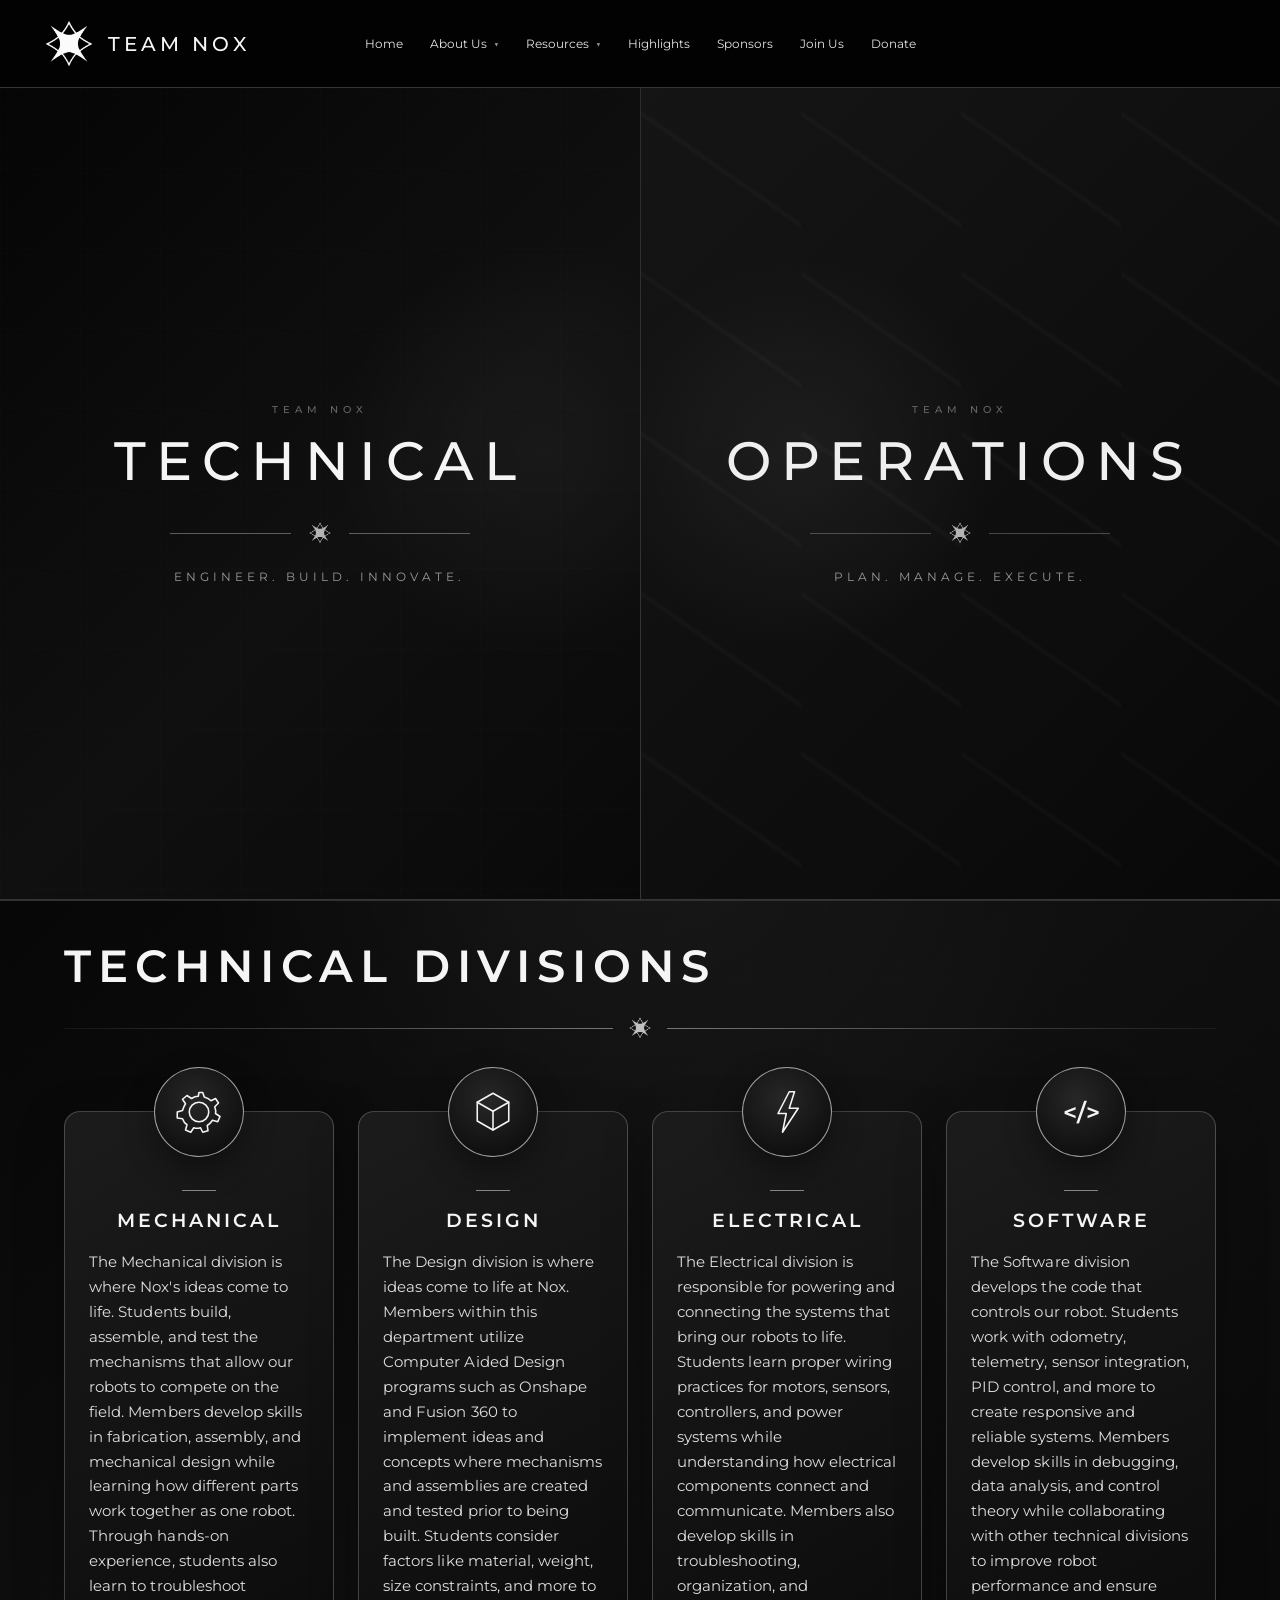
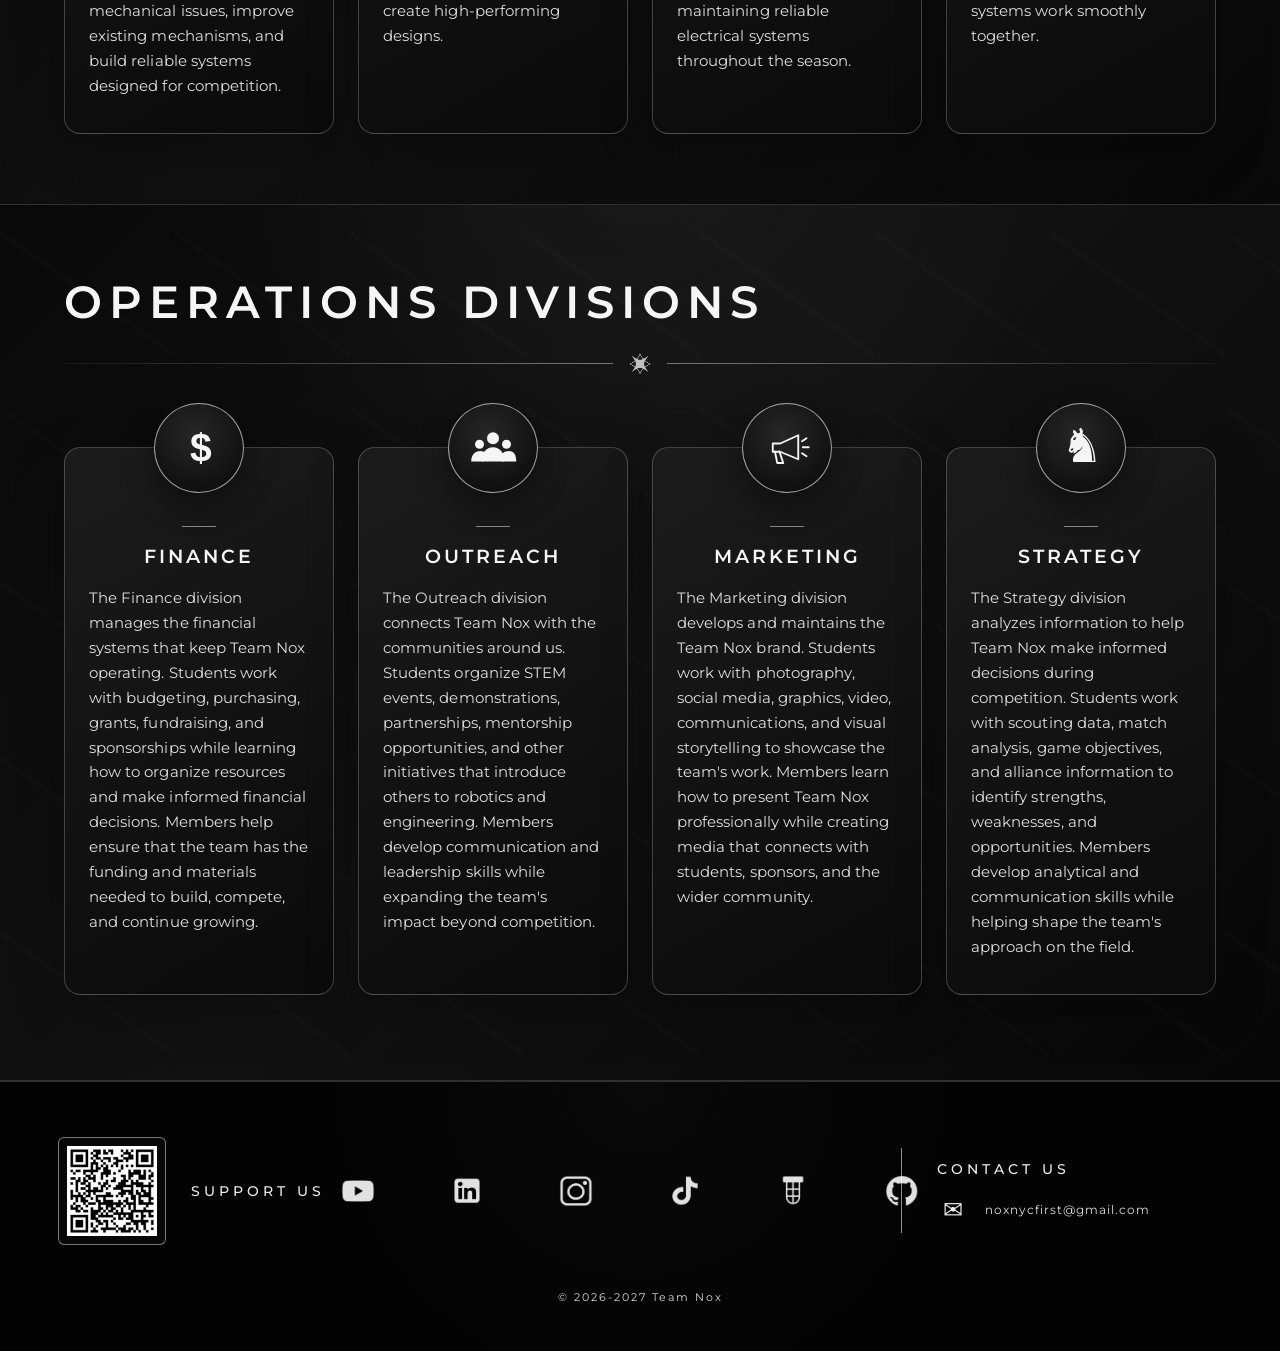
==== commit ac17fac2: "Format Finalized" ====
--- a/About Us/divisions.html
+++ b/About Us/divisions.html
@@ -9,7 +9,7 @@
     content="width=device-width, initial-scale=1.0"
   >
 
-  <title>Divisions | Team Nox</title>
+  <title>Divisions | Team NOX</title>
 
   <link rel="preconnect" href="https://fonts.googleapis.com">
 
@@ -20,7 +20,7 @@
   >
 
   <link
-    href="https://fonts.googleapis.com/css2?family=Montserrat:wght@300;400;500;600&display=swap"
+    href="https://fonts.googleapis.com/css2?family=Montserrat:wght@300;400;500;600;700&display=swap"
     rel="stylesheet"
   >
 
@@ -52,7 +52,7 @@
 
       <img
         src="../image/Nox Transparent Logo.png"
-        alt="Team Nox Logo"
+        alt="Team NOX Logo"
         class="nav-logo"
       >
 
@@ -77,8 +77,12 @@
           type="button"
         >
           About Us
-          <span class="arrow">▼</span>
+
+          <span class="arrow">
+            ▼
+          </span>
         </button>
+
 
         <div class="dropdown-menu">
 
@@ -114,8 +118,12 @@
           type="button"
         >
           Resources
-          <span class="arrow">▼</span>
+
+          <span class="arrow">
+            ▼
+          </span>
         </button>
+
 
         <div class="dropdown-menu">
 
@@ -180,256 +188,342 @@
 
 
     <!-- ===================================================
-         HERO
+         INTERACTIVE LANDING
     ==================================================== -->
 
-    <section class="divisions-hero">
-
-      <div class="page-grid"></div>
-
-      <div class="hero-decoration hero-decoration-one"></div>
-      <div class="hero-decoration hero-decoration-two"></div>
-
-
-      <div class="hero-content">
-
-        <span class="hero-eyebrow">
-          HOW TEAM NOX WORKS
-        </span>
-
-        <h1>
-          OUR
-          <br>
-          DIVISIONS
-        </h1>
-
-        <div class="hero-divider"></div>
-
-        <p>
-          Team Nox is organized into Technical and Operations
-          divisions that allow students to explore different areas
-          of robotics while developing specialized skills and
-          collaborating toward one shared mission.
-        </p>
-
-      </div>
-
-
-      <a
-        href="#division-overview"
-        class="scroll-down"
+    <div class="division-split">
+
+
+      <!-- =================================================
+           TECHNICAL
+      ================================================== -->
+
+      <section
+        class="division-panel technical-panel"
+        tabindex="0"
       >
-        <span>SCROLL DOWN</span>
-
-        <span class="scroll-circle">
-          ↓
-        </span>
-      </a>
-
-    </section>
-
-
-
-    <!-- ===================================================
-         TECHNICAL / OPERATIONS OVERVIEW
-    ==================================================== -->
+
+
+        <!-- DEFAULT -->
+
+        <div class="division-idle">
+
+          <span class="division-small-label">
+            TEAM NOX
+          </span>
+
+
+          <h1>
+            TECHNICAL
+          </h1>
+
+
+          <div class="division-divider">
+
+            <span></span>
+
+            <img
+              src="../image/Nox Transparent Logo.png"
+              alt=""
+            >
+
+            <span></span>
+
+          </div>
+
+
+          <p>
+            ENGINEER. BUILD. INNOVATE.
+          </p>
+
+        </div>
+
+
+
+        <!-- EXPANDED -->
+
+        <div class="division-expanded technical-expanded">
+
+          <div class="division-copy">
+
+            <span class="expanded-number">
+              01 / 02
+            </span>
+
+
+            <h2>
+              TECHNICAL
+            </h2>
+
+
+            <div class="expanded-divider">
+
+              <span></span>
+
+              <img
+                src="../image/Nox Transparent Logo.png"
+                alt=""
+              >
+
+              <span></span>
+
+            </div>
+
+
+            <p class="expanded-description">
+              OUR TECHNICAL DIVISIONS ARE WHERE TEAM NOX'S STUDENT
+              ENGINEERS COME TO COLLABORATE AND BUILD. THEY ALLOW
+              MEMBERS WITH VARYING SKILL SETS AND INTERESTS TO WORK
+              TOGETHER ON BUILDING AND TESTING OUR ROBOTS. OUR
+              TECHNICAL DIVISIONS ALLOW ALL MEMBERS TO LEARN AND
+              APPLY THEIR KNOWLEDGE FROM AN EASY ENTRY POINT WHILE
+              STILL ALLOWING MORE EXPERIENCED MEMBERS TO FURTHER
+              DEVELOP THEIR SKILLS.
+            </p>
+
+
+            <button
+              class="division-learn-button"
+              type="button"
+              data-target="technical-departments"
+            >
+
+              <span>
+                LEARN MORE
+              </span>
+
+              <span class="learn-arrow">
+                →
+              </span>
+
+            </button>
+
+          </div>
+
+        </div>
+
+      </section>
+
+
+
+      <!-- =================================================
+           OPERATIONS
+      ================================================== -->
+
+      <section
+        class="division-panel operations-panel"
+        tabindex="0"
+      >
+
+
+        <!-- DEFAULT -->
+
+        <div class="division-idle">
+
+          <span class="division-small-label">
+            TEAM NOX
+          </span>
+
+
+          <h1>
+            OPERATIONS
+          </h1>
+
+
+          <div class="division-divider">
+
+            <span></span>
+
+            <img
+              src="../image/Nox Transparent Logo.png"
+              alt=""
+            >
+
+            <span></span>
+
+          </div>
+
+
+          <p>
+            PLAN. MANAGE. EXECUTE.
+          </p>
+
+        </div>
+
+
+
+        <!-- EXPANDED -->
+
+        <div class="division-expanded operations-expanded">
+
+          <div class="division-copy">
+
+            <span class="expanded-number">
+              02 / 02
+            </span>
+
+
+            <h2>
+              OPERATIONS
+            </h2>
+
+
+            <div class="expanded-divider">
+
+              <span></span>
+
+              <img
+                src="../image/Nox Transparent Logo.png"
+                alt=""
+              >
+
+              <span></span>
+
+            </div>
+
+
+            <p class="expanded-description">
+              OUR OPERATIONS DIVISIONS ARE WHERE TEAM NOX'S STUDENTS
+              COLLABORATE, ORGANIZE, AND LEAD THE TEAM OUTSIDE OF THE
+              ROBOT. THEY ALLOW STUDENTS WITH DIFFERENT SKILLS AND
+              INTERESTS TO COME TOGETHER IN OUTREACH, FINANCE,
+              MARKETING, STRATEGY, AND MORE. OUR OPERATIONS DIVISIONS
+              SERVE AS AN ACCESSIBLE GATEWAY TO LEADERSHIP POSITIONS
+              WHERE STUDENTS CAN DEVELOP THEIR COMMUNICATION AND
+              BUSINESS SKILLS AND ALLOW OUR MORE EXPERIENCED MEMBERS
+              TO TAKE ON GREATER RESPONSIBILITIES AND INFLUENCE THE
+              FUTURE OF TEAM NOX.
+            </p>
+
+
+            <button
+              class="division-learn-button"
+              type="button"
+              data-target="operations-departments"
+            >
+
+              <span>
+                LEARN MORE
+              </span>
+
+              <span class="learn-arrow">
+                →
+              </span>
+
+            </button>
+
+          </div>
+
+        </div>
+
+      </section>
+
+
+    </div>
+
+
+
+    <!-- =====================================================
+         TECHNICAL DIVISIONS
+    ====================================================== -->
 
     <section
-      class="division-overview"
-      id="division-overview"
+      class="technical-divisions-section"
+      id="technical-departments"
     >
 
-      <div class="page-grid"></div>
-
-
-      <div class="overview-wrapper">
-
-
-        <!-- TECHNICAL -->
-
-        <article class="overview-card technical-overview">
-
-          <span class="overview-number">
-            01
-          </span>
-
-          <span class="overview-label">
-            ROBOT DEVELOPMENT
-          </span>
-
-          <h2>
-            TECHNICAL
-          </h2>
-
-          <div class="overview-line"></div>
-
-          <p>
-            Our Technical divisions are where Team Nox's student
-            engineers collaborate to design, build, wire, program,
-            test, and improve our robots. Students work across
-            specialized areas while learning how every system
-            connects into one complete machine.
-          </p>
-
-
-          <div class="overview-tags">
-
-            <span>MECHANICAL</span>
-            <span>DESIGN</span>
-            <span>ELECTRICAL</span>
-            <span>SOFTWARE</span>
-
-          </div>
-
-
-          <a
-            href="#technical-divisions"
-            class="overview-button"
-          >
-            EXPLORE TECHNICAL
-            <span>→</span>
-          </a>
-
-        </article>
-
-
-
-        <!-- OPERATIONS -->
-
-        <article class="overview-card operations-overview">
-
-          <span class="overview-number">
-            02
-          </span>
-
-          <span class="overview-label">
-            TEAM DEVELOPMENT
-          </span>
-
-          <h2>
-            OPERATIONS
-          </h2>
-
-          <div class="overview-line"></div>
-
-          <p>
-            Our Operations divisions organize and grow Team Nox
-            beyond the robot. Students work in finance, outreach,
-            marketing, and strategy while developing leadership,
-            communication, planning, and business skills that keep
-            the organization moving forward.
-          </p>
-
-
-          <div class="overview-tags">
-
-            <span>FINANCE</span>
-            <span>OUTREACH</span>
-            <span>MARKETING</span>
-            <span>STRATEGY</span>
-
-          </div>
-
-
-          <a
-            href="#operations-divisions"
-            class="overview-button"
-          >
-            EXPLORE OPERATIONS
-            <span>→</span>
-          </a>
-
-        </article>
-
-
-      </div>
-
-    </section>
-
-
-
-    <!-- ===================================================
-         TECHNICAL DIVISIONS
-    ==================================================== -->
-
-    <section
-      class="department-section technical-section"
-      id="technical-divisions"
-    >
-
-      <div class="page-grid"></div>
-
-
-      <div class="department-wrapper">
-
-
-        <div class="department-heading">
-
-          <span class="department-eyebrow">
-            01 / TECHNICAL
-          </span>
+      <div class="technical-divisions-inner">
+
+
+        <!-- HEADING -->
+
+        <div class="technical-divisions-heading">
 
           <h2>
             TECHNICAL DIVISIONS
           </h2>
 
-          <div class="heading-line"></div>
-
-          <p>
-            The Technical side of Team Nox focuses on the systems
-            required to transform an idea into a competition-ready robot.
-          </p>
+
+          <div class="technical-heading-divider">
+
+            <span></span>
+
+            <img
+              src="../image/Nox Transparent Logo.png"
+              alt=""
+            >
+
+            <span></span>
+
+          </div>
 
         </div>
 
 
 
-        <div class="department-grid">
-
-
-          <!-- MECHANICAL -->
-
-          <article class="division-card">
-
-            <div class="card-top">
-
-              <span class="card-number">
-                01
-              </span>
-
-              <div class="division-icon mechanical-icon">
-
-                <svg viewBox="0 0 64 64">
-
-                  <circle
-                    cx="32"
-                    cy="32"
-                    r="11"
-                  ></circle>
-
-                  <circle
-                    cx="32"
-                    cy="32"
-                    r="23"
-                  ></circle>
-
-                  <path d="M32 4v9"></path>
-                  <path d="M32 51v9"></path>
-                  <path d="M4 32h9"></path>
-                  <path d="M51 32h9"></path>
-                  <path d="M12 12l7 7"></path>
-                  <path d="M45 45l7 7"></path>
-                  <path d="M52 12l-7 7"></path>
-                  <path d="M19 45l-7 7"></path>
-
-                </svg>
-
-              </div>
+        <!-- CARDS -->
+
+        <div class="technical-divisions-grid">
+
+
+          <!-- =================================================
+               MECHANICAL
+          ================================================== -->
+
+          <article class="technical-division-card">
+
+            <div class="technical-icon">
+
+              <svg
+                viewBox="0 0 64 64"
+                aria-hidden="true"
+              >
+
+                <circle
+                  cx="32"
+                  cy="32"
+                  r="13"
+                ></circle>
+
+
+                <path d="
+                  M32 6
+                  L37 6
+                  L39 12
+                  C42 13 45 14 48 17
+                  L54 14
+                  L58 20
+                  L53 25
+                  C54 28 55 31 54 34
+                  L60 38
+                  L57 45
+                  L50 43
+                  C48 46 46 48 43 50
+                  L44 57
+                  L37 59
+                  L34 53
+                  C31 54 28 54 25 53
+                  L21 59
+                  L14 56
+                  L16 49
+                  C13 47 11 44 10 41
+                  L3 40
+                  L3 32
+                  L10 30
+                  C11 27 12 24 14 21
+                  L10 15
+                  L16 10
+                  L22 14
+                  C25 12 28 11 31 11
+                  Z
+                "></path>
+
+              </svg>
 
             </div>
 
 
-            <div class="card-line"></div>
+            <div class="technical-card-divider"></div>
 
 
             <h3>
@@ -438,62 +532,60 @@
 
 
             <p>
-              The Mechanical division is where Nox's ideas come to
-              life. Students build, assemble, and test the mechanisms
-              that allow our robots to compete on the field.
+              The Mechanical division is where Nox's ideas come to life.
+              Students build, assemble, and test the mechanisms that allow
+              our robots to compete on the field. Members develop skills in
+              fabrication, assembly, and mechanical design while learning
+              how different parts work together as one robot. Through
+              hands-on experience, students also learn to troubleshoot
+              mechanical issues, improve existing mechanisms, and build
+              reliable systems designed for competition.
             </p>
 
-
-            <div class="card-skills">
-
-              <span>FABRICATION</span>
-              <span>ASSEMBLY</span>
-              <span>PROTOTYPING</span>
+          </article>
+
+
+
+          <!-- =================================================
+               DESIGN
+          ================================================== -->
+
+          <article class="technical-division-card">
+
+            <div class="technical-icon">
+
+              <svg
+                viewBox="0 0 64 64"
+                aria-hidden="true"
+              >
+
+                <path d="
+                  M32 7
+                  L53 19
+                  L53 44
+                  L32 56
+                  L11 44
+                  L11 19
+                  Z
+                "></path>
+
+                <path d="
+                  M11 19
+                  L32 31
+                  L53 19
+                "></path>
+
+                <path d="
+                  M32 31
+                  L32 56
+                "></path>
+
+              </svg>
 
             </div>
 
-          </article>
-
-
-
-          <!-- DESIGN -->
-
-          <article class="division-card">
-
-            <div class="card-top">
-
-              <span class="card-number">
-                02
-              </span>
-
-              <div class="division-icon">
-
-                <svg viewBox="0 0 64 64">
-
-                  <path
-                    d="
-                    M32 8
-                    L54 20
-                    L54 44
-                    L32 56
-                    L10 44
-                    L10 20
-                    Z
-                    "
-                  ></path>
-
-                  <path d="M10 20L32 32L54 20"></path>
-
-                  <path d="M32 32V56"></path>
-
-                </svg>
-
-              </div>
-
-            </div>
-
-
-            <div class="card-line"></div>
+
+            <div class="technical-card-divider"></div>
 
 
             <h3>
@@ -502,59 +594,49 @@
 
 
             <p>
-              The Design division uses CAD programs such as Onshape
-              and Fusion 360 to transform ideas into complete mechanisms
-              and assemblies before they are manufactured.
+              The Design division is where ideas come to life at Nox.
+              Members within this department utilize Computer Aided Design
+              programs such as Onshape and Fusion 360 to implement ideas
+              and concepts where mechanisms and assemblies are created and
+              tested prior to being built. Students consider factors like
+              material, weight, size constraints, and more to create
+              high-performing designs.
             </p>
 
-
-            <div class="card-skills">
-
-              <span>ONSHAPE</span>
-              <span>CAD</span>
-              <span>ENGINEERING</span>
+          </article>
+
+
+
+          <!-- =================================================
+               ELECTRICAL
+          ================================================== -->
+
+          <article class="technical-division-card">
+
+            <div class="technical-icon">
+
+              <svg
+                viewBox="0 0 64 64"
+                aria-hidden="true"
+              >
+
+                <path d="
+                  M35 5
+                  L20 34
+                  L31 34
+                  L26 59
+                  L47 27
+                  L35 27
+                  L42 5
+                  Z
+                "></path>
+
+              </svg>
 
             </div>
 
-          </article>
-
-
-
-          <!-- ELECTRICAL -->
-
-          <article class="division-card">
-
-            <div class="card-top">
-
-              <span class="card-number">
-                03
-              </span>
-
-              <div class="division-icon">
-
-                <svg viewBox="0 0 64 64">
-
-                  <path
-                    d="
-                    M36 5
-                    L20 34
-                    H31
-                    L26 59
-                    L47 27
-                    H35
-                    L42 5
-                    Z
-                    "
-                  ></path>
-
-                </svg>
-
-              </div>
-
-            </div>
-
-
-            <div class="card-line"></div>
+
+            <div class="technical-card-divider"></div>
 
 
             <h3>
@@ -563,42 +645,35 @@
 
 
             <p>
-              The Electrical division powers and connects the systems
-              that bring our robots to life through reliable wiring,
-              sensors, controllers, and power distribution.
+              The Electrical division is responsible for powering and
+              connecting the systems that bring our robots to life.
+              Students learn proper wiring practices for motors, sensors,
+              controllers, and power systems while understanding how
+              electrical components connect and communicate. Members also
+              develop skills in troubleshooting, organization, and
+              maintaining reliable electrical systems throughout the season.
             </p>
 
-
-            <div class="card-skills">
-
-              <span>WIRING</span>
-              <span>SENSORS</span>
-              <span>POWER</span>
+          </article>
+
+
+
+          <!-- =================================================
+               SOFTWARE
+          ================================================== -->
+
+          <article class="technical-division-card">
+
+            <div class="technical-icon software-icon">
+
+              <span>
+                &lt;/&gt;
+              </span>
 
             </div>
 
-          </article>
-
-
-
-          <!-- SOFTWARE -->
-
-          <article class="division-card">
-
-            <div class="card-top">
-
-              <span class="card-number">
-                04
-              </span>
-
-              <div class="division-icon software-icon">
-                &lt;/&gt;
-              </div>
-
-            </div>
-
-
-            <div class="card-line"></div>
+
+            <div class="technical-card-divider"></div>
 
 
             <h3>
@@ -607,20 +682,15 @@
 
 
             <p>
-              The Software division develops the code that controls
-              our robots through sensor integration, autonomous
-              routines, control systems, telemetry, and data analysis.
+              The Software division develops the code that controls our
+              robot. Students work with odometry, telemetry, sensor
+              integration, PID control, and more to create responsive and
+              reliable systems. Members develop skills in debugging, data
+              analysis, and control theory while collaborating with other
+              technical divisions to improve robot performance and ensure
+              systems work smoothly together.
             </p>
 
-
-            <div class="card-skills">
-
-              <span>JAVA</span>
-              <span>CONTROL</span>
-              <span>AUTONOMOUS</span>
-
-            </div>
-
           </article>
 
 
@@ -632,63 +702,81 @@
 
 
 
-    <!-- ===================================================
+    <!-- =====================================================
          OPERATIONS DIVISIONS
-    ==================================================== -->
+    ====================================================== -->
 
     <section
-      class="department-section operations-section"
-      id="operations-divisions"
+      class="operations-divisions-section"
+      id="operations-departments"
     >
 
-      <div class="page-grid"></div>
-
-
-      <div class="department-wrapper">
-
-
-        <div class="department-heading">
-
-          <span class="department-eyebrow">
-            02 / OPERATIONS
-          </span>
+      <div class="operations-divisions-inner">
+
+
+        <!-- HEADING -->
+
+        <div class="operations-divisions-heading">
 
           <h2>
             OPERATIONS DIVISIONS
           </h2>
 
-          <div class="heading-line"></div>
-
-          <p>
-            The Operations side of Team Nox supports the organization,
-            develops its community, and helps guide our long-term growth.
-          </p>
+
+          <div class="operations-heading-divider">
+
+            <span></span>
+
+            <img
+              src="../image/Nox Transparent Logo.png"
+              alt=""
+            >
+
+            <span></span>
+
+          </div>
 
         </div>
 
 
 
-        <div class="department-grid">
-
-
-          <!-- FINANCE -->
-
-          <article class="division-card">
-
-            <div class="card-top">
-
-              <span class="card-number">
-                01
-              </span>
-
-              <div class="division-icon text-icon">
-                $
-              </div>
+        <!-- CARDS -->
+
+        <div class="operations-divisions-grid">
+
+
+          <!-- =================================================
+               FINANCE
+          ================================================== -->
+
+          <article class="operations-division-card">
+
+            <div class="operations-icon operations-finance-icon">
+
+              <svg
+                viewBox="0 0 64 64"
+                aria-hidden="true"
+              >
+
+                <text
+                  x="34"
+                  y="46"
+                  text-anchor="middle"
+                  fill="#f5f5f5"
+                  stroke="none"
+                  font-family="Arial, sans-serif"
+                  font-size="43"
+                  font-weight="700"
+                >
+                  $
+                </text>
+
+              </svg>
 
             </div>
 
 
-            <div class="card-line"></div>
+            <div class="operations-card-divider"></div>
 
 
             <h3>
@@ -697,72 +785,102 @@
 
 
             <p>
-              The Finance division manages budgeting, purchasing,
-              grants, fundraising, and sponsorships while ensuring
-              Team Nox has the resources needed to operate and grow.
+              The Finance division manages the financial systems that keep
+              Team Nox operating. Students work with budgeting, purchasing,
+              grants, fundraising, and sponsorships while learning how to
+              organize resources and make informed financial decisions.
+              Members help ensure that the team has the funding and
+              materials needed to build, compete, and continue growing.
             </p>
 
-
-            <div class="card-skills">
-
-              <span>BUDGETING</span>
-              <span>GRANTS</span>
-              <span>SPONSORS</span>
+          </article>
+
+
+
+          <!-- =================================================
+               OUTREACH
+          ================================================== -->
+
+          <article class="operations-division-card">
+
+            <div class="operations-icon operations-outreach-icon">
+
+              <svg
+                viewBox="0 0 64 64"
+                aria-hidden="true"
+              >
+
+                <circle
+                  cx="32"
+                  cy="19"
+                  r="8"
+                  fill="#f5f5f5"
+                  stroke="none"
+                ></circle>
+
+
+                <path
+                  d="
+                    M17 50
+                    C17 38 23 31 32 31
+                    C41 31 47 38 47 50
+                    Z
+                  "
+                  fill="#f5f5f5"
+                  stroke="none"
+                ></path>
+
+
+                <circle
+                  cx="14"
+                  cy="27"
+                  r="6"
+                  fill="#f5f5f5"
+                  stroke="none"
+                ></circle>
+
+
+                <path
+                  d="
+                    M3 50
+                    C3 41 8 36 15 36
+                    C18 36 21 37 23 39
+                    C20 42 19 46 19 50
+                    Z
+                  "
+                  fill="#f5f5f5"
+                  stroke="none"
+                ></path>
+
+
+                <circle
+                  cx="50"
+                  cy="27"
+                  r="6"
+                  fill="#f5f5f5"
+                  stroke="none"
+                ></circle>
+
+
+                <path
+                  d="
+                    M45 39
+                    C47 37 50 36 53 36
+                    C60 36 63 41 63 50
+                    L45 50
+                    C45 46 44 42 41 39
+                    Z
+                  "
+                  fill="#f5f5f5"
+                  stroke="none"
+                ></path>
+
+              </svg>
 
             </div>
 
-          </article>
-
-
-
-          <!-- OUTREACH -->
-
-          <article class="division-card">
-
-            <div class="card-top">
-
-              <span class="card-number">
-                02
-              </span>
-
-              <div class="division-icon">
-
-                <svg viewBox="0 0 64 64">
-
-                  <circle
-                    cx="32"
-                    cy="20"
-                    r="8"
-                  ></circle>
-
-                  <path
-                    d="
-                    M17 53
-                    C17 39 23 32 32 32
-                    C41 32 47 39 47 53
-                    "
-                  ></path>
-
-                  <circle
-                    cx="13"
-                    cy="29"
-                    r="5"
-                  ></circle>
-
-                  <circle
-                    cx="51"
-                    cy="29"
-                    r="5"
-                  ></circle>
-
-                </svg>
-
-              </div>
-
-            </div>
-
-
-            <div class="card-line"></div>
+
+            <div class="operations-card-divider"></div>
 
 
             <h3>
@@ -771,71 +889,89 @@
 
 
             <p>
-              The Outreach division connects Team Nox with the
-              community through STEM events, demonstrations,
-              mentorship, partnerships, and educational programs.
+              The Outreach division connects Team Nox with the communities
+              around us. Students organize STEM events, demonstrations,
+              partnerships, mentorship opportunities, and other initiatives
+              that introduce others to robotics and engineering. Members
+              develop communication and leadership skills while expanding
+              the team's impact beyond competition.
             </p>
 
-
-            <div class="card-skills">
-
-              <span>EVENTS</span>
-              <span>COMMUNITY</span>
-              <span>MENTORSHIP</span>
+          </article>
+
+
+
+          <!-- =================================================
+               MARKETING
+          ================================================== -->
+
+          <article class="operations-division-card">
+
+            <div class="operations-icon operations-marketing-icon">
+
+              <svg
+                viewBox="0 0 64 64"
+                aria-hidden="true"
+              >
+
+                <path
+                  d="
+                    M13 26
+                    L23 26
+                    L47 15
+                    L47 47
+                    L23 37
+                    L13 37
+                    Z
+                  "
+                  fill="none"
+                  stroke="#f5f5f5"
+                  stroke-width="2.5"
+                  stroke-linejoin="round"
+                ></path>
+
+
+                <path
+                  d="
+                    M22 37
+                    L27 52
+                    L19 52
+                    L16 37
+                  "
+                  fill="none"
+                  stroke="#f5f5f5"
+                  stroke-width="2.5"
+                  stroke-linejoin="round"
+                ></path>
+
+
+                <path
+                  d="M52 23 L58 19"
+                  stroke="#f5f5f5"
+                  stroke-width="2.5"
+                  stroke-linecap="round"
+                ></path>
+
+                <path
+                  d="M53 31 L61 31"
+                  stroke="#f5f5f5"
+                  stroke-width="2.5"
+                  stroke-linecap="round"
+                ></path>
+
+                <path
+                  d="M52 39 L58 43"
+                  stroke="#f5f5f5"
+                  stroke-width="2.5"
+                  stroke-linecap="round"
+                ></path>
+
+              </svg>
 
             </div>
 
-          </article>
-
-
-
-          <!-- MARKETING -->
-
-          <article class="division-card">
-
-            <div class="card-top">
-
-              <span class="card-number">
-                03
-              </span>
-
-              <div class="division-icon">
-
-                <svg viewBox="0 0 64 64">
-
-                  <path
-                    d="
-                    M13 26
-                    H23
-                    L48 15
-                    V47
-                    L23 37
-                    H13
-                    Z
-                    "
-                  ></path>
-
-                  <path
-                    d="
-                    M20 37
-                    L25 52
-                    H17
-                    L14 37
-                    "
-                  ></path>
-
-                  <path d="M53 23L59 19"></path>
-                  <path d="M54 31H62"></path>
-                  <path d="M53 39L59 43"></path>
-
-                </svg>
-
-              </div>
-
-            </div>
-
-
-            <div class="card-line"></div>
+
+            <div class="operations-card-divider"></div>
 
 
             <h3>
@@ -844,42 +980,49 @@
 
 
             <p>
-              The Marketing division develops the Team Nox brand
-              through social media, graphics, communications,
-              visual storytelling, and public-facing content.
+              The Marketing division develops and maintains the Team Nox
+              brand. Students work with photography, social media, graphics,
+              video, communications, and visual storytelling to showcase the
+              team's work. Members learn how to present Team Nox
+              professionally while creating media that connects with
+              students, sponsors, and the wider community.
             </p>
 
-
-            <div class="card-skills">
-
-              <span>BRANDING</span>
-              <span>MEDIA</span>
-              <span>COMMUNICATION</span>
+          </article>
+
+
+
+          <!-- =================================================
+               STRATEGY
+          ================================================== -->
+
+          <article class="operations-division-card">
+
+            <div class="operations-icon operations-strategy-icon">
+
+              <svg
+                viewBox="0 0 64 64"
+                aria-hidden="true"
+              >
+
+                <text
+                  x="32"
+                  y="46"
+                  text-anchor="middle"
+                  fill="#f5f5f5"
+                  stroke="none"
+                  font-family="Georgia, 'Times New Roman', serif"
+                  font-size="46"
+                >
+                  ♞
+                </text>
+
+              </svg>
 
             </div>
 
-          </article>
-
-
-
-          <!-- STRATEGY -->
-
-          <article class="division-card">
-
-            <div class="card-top">
-
-              <span class="card-number">
-                04
-              </span>
-
-              <div class="division-icon text-icon strategy-symbol">
-                ♞
-              </div>
-
-            </div>
-
-
-            <div class="card-line"></div>
+
+            <div class="operations-card-divider"></div>
 
 
             <h3>
@@ -888,19 +1031,13 @@
 
 
             <p>
-              The Strategy division analyzes scouting data, match
-              information, game objectives, and alliance performance
-              to help Team Nox make informed competition decisions.
+              The Strategy division analyzes information to help Team Nox
+              make informed decisions during competition. Students work
+              with scouting data, match analysis, game objectives, and
+              alliance information to identify strengths, weaknesses, and
+              opportunities. Members develop analytical and communication
+              skills while helping shape the team's approach on the field.
             </p>
-
-
-            <div class="card-skills">
-
-              <span>SCOUTING</span>
-              <span>ANALYSIS</span>
-              <span>PLANNING</span>
-
-            </div>
 
           </article>
 
@@ -950,8 +1087,12 @@
           href="https://www.youtube.com/@Nox11702"
           target="_blank"
           rel="noopener noreferrer"
+          aria-label="YouTube"
         >
-          <img src="../image/Youtube.png" alt="YouTube">
+          <img
+            src="../image/Youtube.png"
+            alt="YouTube"
+          >
         </a>
 
 
@@ -959,8 +1100,12 @@
           href="https://www.linkedin.com/company/team-nox/"
           target="_blank"
           rel="noopener noreferrer"
+          aria-label="LinkedIn"
         >
-          <img src="../image/Linkedin.png" alt="LinkedIn">
+          <img
+            src="../image/Linkedin.png"
+            alt="LinkedIn"
+          >
         </a>
 
 
@@ -968,8 +1113,12 @@
           href="https://www.instagram.com/nox11702"
           target="_blank"
           rel="noopener noreferrer"
+          aria-label="Instagram"
         >
-          <img src="../image/Instagram.png" alt="Instagram">
+          <img
+            src="../image/Instagram.png"
+            alt="Instagram"
+          >
         </a>
 
 
@@ -977,8 +1126,12 @@
           href="https://www.tiktok.com/@teamnox11702"
           target="_blank"
           rel="noopener noreferrer"
+          aria-label="TikTok"
         >
-          <img src="../image/TikTok.png" alt="TikTok">
+          <img
+            src="../image/TikTok.png"
+            alt="TikTok"
+          >
         </a>
 
 
@@ -986,8 +1139,12 @@
           href="https://www.thebluealliance.com/"
           target="_blank"
           rel="noopener noreferrer"
+          aria-label="The Blue Alliance"
         >
-          <img src="../image/TBA.png" alt="The Blue Alliance">
+          <img
+            src="../image/TBA.png"
+            alt="The Blue Alliance"
+          >
         </a>
 
 
@@ -995,8 +1152,12 @@
           href="https://github.com/Nox11702"
           target="_blank"
           rel="noopener noreferrer"
+          aria-label="GitHub"
         >
-          <img src="../image/Github.png" alt="GitHub">
+          <img
+            src="../image/Github.png"
+            alt="GitHub"
+          >
         </a>
 
       </div>
@@ -1046,9 +1207,53 @@
   </footer>
 
 
+
   <script src="../script.js"></script>
 
 
+  <!-- DIVISION SCROLL -->
+
+  <script>
+
+    const divisionButtons =
+      document.querySelectorAll(
+        ".division-learn-button"
+      );
+
+
+    divisionButtons.forEach((button) => {
+
+      button.addEventListener("click", () => {
+
+        const targetId =
+          button.dataset.target;
+
+
+        const section =
+          document.getElementById(
+            targetId
+          );
+
+
+        if (section) {
+
+          section.scrollIntoView({
+
+            behavior: "smooth",
+
+            block: "start"
+
+          });
+
+        }
+
+      });
+
+    });
+
+  </script>
+
+
 </body>
 
 </html>
--- a/About Us/divisions.css
+++ b/About Us/divisions.css
@@ -1,928 +1,1025 @@
 /* =========================================================
+   DIVISIONS PAGE
    TEAM NOX
-   DIVISIONS PAGE
-   IMAGE-FREE CONTENT DESIGN
-========================================================= */
-
-
-/* =========================================================
-   BASE
-========================================================= */
-
-html {
-  scroll-behavior: smooth;
-}
-
-
-body {
-  margin: 0;
-
-  background: #050505;
-
-  color: #f5f5f5;
-
-  font-family: "Montserrat", sans-serif;
-}
+========================================================= */
 
 
 .divisions-page {
   width: 100%;
 
+  background: #050505;
+}
+
+
+/* =========================================================
+   SPLIT LANDING
+========================================================= */
+
+.division-split {
+  width: 100%;
+
+  min-height:
+    calc(
+      100svh - 88px
+    );
+
+  display: flex;
+
+  position: relative;
+
   overflow: hidden;
-
-  background: #050505;
-}
-
-
-/* =========================================================
-   SHARED GRID
-========================================================= */
-
-.page-grid {
-  position: absolute;
-
-  inset: 0;
-
-  z-index: 0;
-
-  background-image:
-    linear-gradient(
-      rgba(255, 255, 255, 0.012) 1px,
-      transparent 1px
-    ),
-    linear-gradient(
-      90deg,
-      rgba(255, 255, 255, 0.012) 1px,
-      transparent 1px
-    );
-
-  background-size:
-    75px
-    75px;
-
-  opacity: 0.55;
-
-  pointer-events: none;
-}
-
-
-/* =========================================================
-   HERO
-========================================================= */
-
-.divisions-hero {
-  width: 100%;
-
-  height:
-    calc(
-      100vh - 88px
-    );
-
-  min-height: 650px;
-
-  position: relative;
-
-  display: flex;
-
-  align-items: center;
-
-  box-sizing: border-box;
-
-  overflow: hidden;
-
-  isolation: isolate;
 
   border-bottom:
     1px solid
-    #343434;
+    #363636;
+}
+
+
+/* =========================================================
+   BOTH PANELS
+========================================================= */
+
+.division-panel {
+  flex: 1;
+
+  min-width: 0;
+
+  position: relative;
+
+  overflow: hidden;
+
+  display: flex;
+
+  align-items: center;
+
+  justify-content: center;
+
+  cursor: pointer;
+
+  transition:
+    flex 0.8s
+      cubic-bezier(
+        0.22,
+        1,
+        0.36,
+        1
+      ),
+    background 0.6s ease;
+
+  isolation: isolate;
+}
+
+
+.division-panel:first-child {
+  border-right:
+    1px solid
+    rgba(
+      255,
+      255,
+      255,
+      0.16
+    );
+}
+
+
+/* =========================================================
+   TECHNICAL BACKGROUND
+========================================================= */
+
+.technical-panel {
+  color: #f5f5f5;
 
   background:
     radial-gradient(
-      circle at 28% 42%,
-      rgba(255, 255, 255, 0.055),
-      transparent 34%
-    ),
-    radial-gradient(
-      circle at 88% 35%,
-      rgba(255, 255, 255, 0.035),
-      transparent 32%
-    ),
-    linear-gradient(
-      135deg,
-      #050505,
-      #101010 52%,
-      #060606
-    );
-}
-
-
-/* =========================================================
-   HERO DECORATION
-========================================================= */
-
-.hero-decoration {
-  position: absolute;
-
-  z-index: 1;
-
-  pointer-events: none;
-}
-
-
-.hero-decoration-one {
-  width: 520px;
-
-  height: 520px;
-
-  right: -145px;
-
-  top: 50%;
-
-  transform:
-    translateY(-50%)
-    rotate(45deg);
-
-  border:
-    1px solid
-    rgba(255, 255, 255, 0.07);
-}
-
-
-.hero-decoration-two {
-  width: 350px;
-
-  height: 350px;
-
-  right: 40px;
-
-  top: 50%;
-
-  transform:
-    translateY(-50%)
-    rotate(45deg);
-
-  border:
-    1px solid
-    rgba(255, 255, 255, 0.045);
-}
-
-
-/* =========================================================
-   HERO CONTENT
-========================================================= */
-
-.hero-content {
-  width:
-    min(
-      1380px,
-      88%
-    );
-
-  margin:
-    0 auto;
-
-  position: relative;
-
-  z-index: 3;
-}
-
-
-.hero-eyebrow {
-  display: block;
-
-  margin-bottom: 20px;
-
-  color: #777777;
-
-  font-size: 10px;
-
-  font-weight: 400;
-
-  letter-spacing: 5px;
-}
-
-
-.hero-content h1 {
-  margin: 0;
-
-  color: #f5f5f5;
-
-  font-size:
-    clamp(
-      58px,
-      6vw,
-      92px
-    );
-
-  font-weight: 400;
-
-  line-height: 1.07;
-
-  letter-spacing: 10px;
-}
-
-
-.hero-divider {
-  width: 145px;
-
-  height: 1px;
-
-  margin:
-    30px
-    0
-    26px;
-
-  background:
-    linear-gradient(
-      90deg,
-      rgba(255, 255, 255, 0.65),
-      transparent
-    );
-}
-
-
-.hero-content p {
-  width:
-    min(
-      660px,
-      100%
-    );
-
-  margin: 0;
-
-  color: #999999;
-
-  font-size: 14px;
-
-  font-weight: 400;
-
-  line-height: 1.8;
-}
-
-
-/* =========================================================
-   SCROLL
-========================================================= */
-
-.scroll-down {
-  position: absolute;
-
-  left: 50%;
-
-  bottom: 26px;
-
-  z-index: 5;
-
-  transform:
-    translateX(-50%);
-
-  display: flex;
-
-  flex-direction: column;
-
-  align-items: center;
-
-  gap: 14px;
-
-  color: #7f7f7f;
-
-  font-size: 9px;
-
-  letter-spacing: 3px;
-
-  text-decoration: none;
-}
-
-
-.scroll-circle {
-  width: 44px;
-
-  height: 44px;
-
-  display: flex;
-
-  align-items: center;
-
-  justify-content: center;
-
-  border:
-    1px solid
-    rgba(255, 255, 255, 0.4);
-
-  border-radius: 50%;
-
-  color: #eeeeee;
-
-  font-size: 18px;
-
-  transition:
-    transform 0.25s ease,
-    background 0.25s ease,
-    color 0.25s ease;
-}
-
-
-.scroll-down:hover
-.scroll-circle {
-  transform:
-    translateY(5px);
-
-  background: #f4f4f4;
-
-  color: #050505;
-}
-
-
-/* =========================================================
-   OVERVIEW SECTION
-========================================================= */
-
-.division-overview {
-  position: relative;
-
-  padding:
-    110px
-    5%;
-
-  overflow: hidden;
-
-  isolation: isolate;
-
-  background:
-    radial-gradient(
-      circle at 50% 0%,
-      rgba(255, 255, 255, 0.035),
-      transparent 35%
-    ),
-    #070707;
-
-  border-bottom:
-    1px solid
-    #333333;
-}
-
-
-.overview-wrapper {
-  width:
-    min(
-      1380px,
-      100%
-    );
-
-  margin:
-    0 auto;
-
-  position: relative;
-
-  z-index: 2;
-
-  display: grid;
-
-  grid-template-columns:
-    repeat(
-      2,
-      minmax(0, 1fr)
-    );
-
-  gap: 22px;
-}
-
-
-/* =========================================================
-   OVERVIEW CARDS
-========================================================= */
-
-.overview-card {
-  min-height: 560px;
-
-  position: relative;
-
-  padding:
-    48px
-    48px
-    44px;
-
-  box-sizing: border-box;
-
-  display: flex;
-
-  flex-direction: column;
-
-  border:
-    1px solid
-    rgba(255, 255, 255, 0.17);
-
-  background:
-    linear-gradient(
-      145deg,
-      rgba(23, 23, 23, 0.96),
-      rgba(7, 7, 7, 0.98)
-    );
-
-  overflow: hidden;
-
-  transition:
-    transform 0.35s ease,
-    border-color 0.35s ease,
-    background 0.35s ease;
-}
-
-
-.overview-card::before {
-  content: "";
-
-  position: absolute;
-
-  left: 0;
-
-  top: 0;
-
-  width: 2px;
-
-  height: 0;
-
-  background: #f1f1f1;
-
-  transition:
-    height 0.4s ease;
-}
-
-
-.overview-card:hover {
-  transform:
-    translateY(-7px);
-
-  border-color:
-    rgba(255, 255, 255, 0.42);
-
-  background:
-    linear-gradient(
-      145deg,
-      #1b1b1b,
-      #090909
-    );
-}
-
-
-.overview-card:hover::before {
-  height: 100%;
-}
-
-
-.overview-number {
-  position: absolute;
-
-  right: 40px;
-
-  top: 35px;
-
-  color:
-    rgba(
-      255,
-      255,
-      255,
-      0.055
-    );
-
-  font-size: 90px;
-
-  font-weight: 300;
-
-  line-height: 1;
-}
-
-
-.overview-label {
-  color: #6e6e6e;
-
-  font-size: 9px;
-
-  font-weight: 500;
-
-  letter-spacing: 3px;
-}
-
-
-.overview-card h2 {
-  margin:
-    26px
-    0
-    0;
-
-  color: #f5f5f5;
-
-  font-size:
-    clamp(
-      34px,
-      3vw,
-      52px
-    );
-
-  font-weight: 400;
-
-  letter-spacing: 8px;
-}
-
-
-.overview-line {
-  width: 85px;
-
-  height: 1px;
-
-  margin:
-    30px
-    0
-    26px;
-
-  background:
-    linear-gradient(
-      90deg,
-      #8b8b8b,
-      transparent
-    );
-}
-
-
-.overview-card p {
-  max-width: 560px;
-
-  margin: 0;
-
-  color: #9d9d9d;
-
-  font-size: 13px;
-
-  line-height: 1.85;
-}
-
-
-/* =========================================================
-   OVERVIEW TAGS
-========================================================= */
-
-.overview-tags {
-  margin-top: 34px;
-
-  display: flex;
-
-  flex-wrap: wrap;
-
-  gap: 8px;
-}
-
-
-.overview-tags span {
-  padding:
-    8px
-    11px;
-
-  border:
-    1px solid
-    rgba(255, 255, 255, 0.14);
-
-  color: #777777;
-
-  font-size: 8px;
-
-  font-weight: 500;
-
-  letter-spacing: 1.6px;
-}
-
-
-/* =========================================================
-   OVERVIEW BUTTON
-========================================================= */
-
-.overview-button {
-  width: 230px;
-
-  height: 48px;
-
-  margin-top: auto;
-
-  padding:
-    0
-    18px;
-
-  box-sizing: border-box;
-
-  display: flex;
-
-  align-items: center;
-
-  justify-content: space-between;
-
-  border:
-    1px solid
-    rgba(255, 255, 255, 0.35);
-
-  color: #eeeeee;
-
-  font-size: 9px;
-
-  font-weight: 500;
-
-  letter-spacing: 2px;
-
-  text-decoration: none;
-
-  transition:
-    background 0.25s ease,
-    color 0.25s ease,
-    border-color 0.25s ease;
-}
-
-
-.overview-button span {
-  font-size: 18px;
-}
-
-
-.overview-button:hover {
-  background: #f2f2f2;
-
-  border-color: #f2f2f2;
-
-  color: #050505;
-}
-
-
-/* =========================================================
-   DEPARTMENT SECTIONS
-========================================================= */
-
-.department-section {
-  position: relative;
-
-  padding:
-    115px
-    5%
-    130px;
-
-  overflow: hidden;
-
-  isolation: isolate;
-
-  scroll-margin-top: 88px;
-
-  border-bottom:
-    1px solid
-    #333333;
-}
-
-
-.technical-section {
-  background:
-    radial-gradient(
-      circle at 15% 0%,
-      rgba(255, 255, 255, 0.04),
-      transparent 32%
+      circle at 85% 45%,
+      rgba(
+        255,
+        255,
+        255,
+        0.045
+      ),
+      transparent 30%
     ),
     linear-gradient(
       135deg,
       #050505,
       #101010 55%,
-      #070707
-    );
-}
-
-
-.operations-section {
-  background:
-    radial-gradient(
-      circle at 85% 0%,
-      rgba(255, 255, 255, 0.045),
-      transparent 32%
+      #090909
+    );
+}
+
+
+.technical-panel::before {
+  content: "";
+
+  position: absolute;
+
+  inset: 0;
+
+  background-image:
+    linear-gradient(
+      rgba(
+        255,
+        255,
+        255,
+        0.014
+      )
+      1px,
+      transparent
+      1px
     ),
     linear-gradient(
-      225deg,
-      #050505,
-      #101010 55%,
-      #070707
-    );
-}
-
-
-.department-wrapper {
-  width:
-    min(
-      1380px,
-      100%
-    );
-
-  margin:
-    0 auto;
-
-  position: relative;
-
-  z-index: 2;
-}
-
-
-/* =========================================================
-   SECTION HEADING
-========================================================= */
-
-.department-heading {
-  max-width: 760px;
-
-  margin-bottom: 75px;
-}
-
-
-.department-eyebrow {
-  display: block;
-
+      90deg,
+      rgba(
+        255,
+        255,
+        255,
+        0.014
+      )
+      1px,
+      transparent
+      1px
+    );
+
+  background-size:
+    80px
+    80px;
+
+  opacity: 0.65;
+
+  pointer-events: none;
+
+  z-index: -1;
+}
+
+
+/* =========================================================
+   OPERATIONS BACKGROUND
+========================================================= */
+
+.operations-panel {
+  color: #efefef;
+
+  background:
+    radial-gradient(
+      circle at 25% 45%,
+      rgba(
+        255,
+        255,
+        255,
+        0.055
+      ),
+      transparent 30%
+    ),
+    linear-gradient(
+      135deg,
+      #151515,
+      #0e0e0e 58%,
+      #080808
+    );
+}
+
+
+.operations-panel::before {
+  content: "";
+
+  position: absolute;
+
+  inset: 0;
+
+  background-image:
+    linear-gradient(
+      35deg,
+      transparent 48%,
+      rgba(
+        255,
+        255,
+        255,
+        0.018
+      )
+      49%,
+      rgba(
+        255,
+        255,
+        255,
+        0.018
+      )
+      50%,
+      transparent 51%
+    );
+
+  background-size:
+    160px
+    160px;
+
+  pointer-events: none;
+
+  z-index: -1;
+}
+
+
+/* =========================================================
+   HOVER WIDTH
+========================================================= */
+
+.division-split:has(.technical-panel:hover)
+.technical-panel {
+  flex: 5;
+}
+
+
+.division-split:has(.technical-panel:hover)
+.operations-panel {
+  flex: 1;
+}
+
+
+.division-split:has(.operations-panel:hover)
+.operations-panel {
+  flex: 5;
+}
+
+
+.division-split:has(.operations-panel:hover)
+.technical-panel {
+  flex: 1;
+}
+
+
+.division-split:has(.technical-panel:focus)
+.technical-panel {
+  flex: 5;
+}
+
+
+.division-split:has(.technical-panel:focus)
+.operations-panel {
+  flex: 1;
+}
+
+
+.division-split:has(.operations-panel:focus)
+.operations-panel {
+  flex: 5;
+}
+
+
+.division-split:has(.operations-panel:focus)
+.technical-panel {
+  flex: 1;
+}
+
+
+/* =========================================================
+   IDLE
+========================================================= */
+
+.division-idle {
+  position: absolute;
+
+  inset: 0;
+
+  display: flex;
+
+  flex-direction: column;
+
+  align-items: center;
+
+  justify-content: center;
+
+  padding: 50px;
+
+  text-align: center;
+
+  transition:
+    opacity 0.4s ease,
+    transform 0.6s ease;
+}
+
+
+.division-small-label {
   margin-bottom: 18px;
 
-  color: #6d6d6d;
-
-  font-size: 9px;
+  color: #666666;
+
+  font-size: 10px;
 
   font-weight: 500;
 
-  letter-spacing: 4px;
-}
-
-
-.department-heading h2 {
-  margin: 0;
-
-  color: #f5f5f5;
+  letter-spacing: 5px;
+}
+
+
+.division-idle h1 {
+  font-family:
+    "Montserrat",
+    sans-serif;
 
   font-size:
     clamp(
       38px,
-      4vw,
-      58px
-    );
+      4.2vw,
+      68px
+    );
+
+  font-weight: 500;
+
+  line-height: 1;
+
+  letter-spacing: 10px;
+
+  white-space: nowrap;
+}
+
+
+.division-divider {
+  width: 300px;
+
+  max-width: 75%;
+
+  margin:
+    35px
+    auto
+    25px;
+
+  display: grid;
+
+  grid-template-columns:
+    1fr
+    22px
+    1fr;
+
+  align-items: center;
+
+  gap: 18px;
+}
+
+
+.division-divider span {
+  height: 1px;
+
+  background:
+    rgba(
+      255,
+      255,
+      255,
+      0.32
+    );
+}
+
+
+.division-divider img {
+  width: 22px;
+
+  opacity: 0.7;
+}
+
+
+.division-idle p {
+  color: #999999;
+
+  font-size: 12px;
 
   font-weight: 400;
 
-  line-height: 1.05;
-
-  letter-spacing: 8px;
-}
-
-
-.heading-line {
-  width: 125px;
-
-  height: 1px;
+  letter-spacing: 4px;
+}
+
+
+.operations-panel
+.division-divider span {
+  background:
+    rgba(
+      255,
+      255,
+      255,
+      0.24
+    );
+}
+
+
+/* =========================================================
+   EXPANDED
+   IMAGE-FREE VERSION
+========================================================= */
+
+.division-expanded {
+  width:
+    min(
+      900px,
+      84%
+    );
+
+  display: block;
+
+  opacity: 0;
+
+  visibility: hidden;
+
+  transform:
+    translateY(20px);
+
+  transition:
+    opacity 0.45s ease 0.15s,
+    transform 0.55s ease 0.15s,
+    visibility 0.45s ease;
+}
+
+
+.technical-expanded
+.division-copy {
+  max-width: 760px;
+
+  margin-right: auto;
+}
+
+
+.operations-expanded
+.division-copy {
+  max-width: 760px;
+
+  margin-left: auto;
+}
+
+
+/* =========================================================
+   IDLE -> EXPANDED
+========================================================= */
+
+.division-panel:hover
+.division-idle,
+.division-panel:focus
+.division-idle {
+  opacity: 0;
+
+  transform:
+    translateY(-16px);
+
+  pointer-events: none;
+}
+
+
+.division-panel:hover
+.division-expanded,
+.division-panel:focus
+.division-expanded {
+  opacity: 1;
+
+  visibility: visible;
+
+  transform:
+    translateY(0);
+}
+
+
+.division-split:has(.technical-panel:hover)
+.operations-panel
+.division-idle h1,
+.division-split:has(.operations-panel:hover)
+.technical-panel
+.division-idle h1 {
+  opacity: 0;
+}
+
+
+.division-split:has(.technical-panel:hover)
+.operations-panel
+.division-idle p,
+.division-split:has(.operations-panel:hover)
+.technical-panel
+.division-idle p,
+.division-split:has(.technical-panel:hover)
+.operations-panel
+.division-divider,
+.division-split:has(.operations-panel:hover)
+.technical-panel
+.division-divider {
+  opacity: 0;
+}
+
+
+/* =========================================================
+   EXPANDED TEXT
+========================================================= */
+
+.division-copy {
+  position: relative;
+}
+
+
+.expanded-number {
+  display: block;
+
+  margin-bottom: 22px;
+
+  color: #666666;
+
+  font-size: 10px;
+
+  font-weight: 500;
+
+  letter-spacing: 3px;
+}
+
+
+.division-copy h2 {
+  font-family:
+    "Montserrat",
+    sans-serif;
+
+  font-size:
+    clamp(
+      38px,
+      4.5vw,
+      68px
+    );
+
+  font-weight: 500;
+
+  line-height: 1;
+
+  letter-spacing: 9px;
+}
+
+
+.expanded-divider {
+  width: 330px;
+
+  max-width: 100%;
 
   margin:
     28px
+    0;
+
+  display: grid;
+
+  grid-template-columns:
+    1fr
+    20px
+    1fr;
+
+  align-items: center;
+
+  gap: 16px;
+}
+
+
+.expanded-divider span {
+  height: 1px;
+
+  background:
+    #4c4c4c;
+}
+
+
+.expanded-divider img {
+  width: 20px;
+
+  opacity: 0.7;
+}
+
+
+.expanded-description {
+  max-width: 760px;
+
+  color: #c2c2c2;
+
+  font-size: 14px;
+
+  font-weight: 400;
+
+  line-height: 1.9;
+
+  letter-spacing: 1.1px;
+}
+
+
+/* =========================================================
+   LEARN MORE
+========================================================= */
+
+.division-learn-button {
+  width: 260px;
+
+  height: 62px;
+
+  margin-top: 34px;
+
+  padding:
     0
     25px;
 
-  background:
+  display: flex;
+
+  align-items: center;
+
+  justify-content: space-between;
+
+  border:
+    1px solid
+    #777777;
+
+  background:
+    rgba(
+      255,
+      255,
+      255,
+      0.015
+    );
+
+  color: #f5f5f5;
+
+  font-family:
+    "Montserrat",
+    sans-serif;
+
+  font-size: 12px;
+
+  font-weight: 500;
+
+  letter-spacing: 3px;
+
+  cursor: pointer;
+
+  transition:
+    background 0.3s ease,
+    color 0.3s ease,
+    border-color 0.3s ease;
+}
+
+
+.division-learn-button:hover {
+  color: #050505;
+
+  background: #f5f5f5;
+
+  border-color:
+    #f5f5f5;
+}
+
+
+.learn-arrow {
+  font-size: 22px;
+
+  transition:
+    transform 0.3s ease;
+}
+
+
+.division-learn-button:hover
+.learn-arrow {
+  transform:
+    translateX(6px);
+}
+
+
+/* =========================================================
+   TECHNICAL SECTION
+========================================================= */
+
+.technical-divisions-section {
+  width: 100%;
+
+  min-height:
+    calc(
+      100svh - 88px
+    );
+
+  position: relative;
+
+  overflow: hidden;
+
+  padding:
+    38px
+    5%
+    70px;
+
+  border-top:
+    1px solid
+    #303030;
+
+  border-bottom:
+    1px solid
+    #303030;
+
+  scroll-margin-top: 88px;
+
+  background:
+    radial-gradient(
+      circle at 50% -10%,
+      rgba(
+        255,
+        255,
+        255,
+        0.05
+      ),
+      transparent 38%
+    ),
+    linear-gradient(
+      135deg,
+      #070707 0%,
+      #101010 50%,
+      #080808 100%
+    );
+}
+
+
+.technical-divisions-section::before {
+  content: "";
+
+  position: absolute;
+
+  inset: 0;
+
+  background-image:
+    linear-gradient(
+      rgba(
+        255,
+        255,
+        255,
+        0.012
+      )
+      1px,
+      transparent
+      1px
+    ),
     linear-gradient(
       90deg,
-      rgba(255, 255, 255, 0.65),
+      rgba(
+        255,
+        255,
+        255,
+        0.012
+      )
+      1px,
       transparent
-    );
-}
-
-
-.department-heading p {
+      1px
+    );
+
+  background-size:
+    75px
+    75px;
+
+  opacity: 0.5;
+
+  pointer-events: none;
+}
+
+
+.technical-divisions-inner {
+  width:
+    min(
+      1500px,
+      100%
+    );
+
+  margin: auto;
+
+  position: relative;
+
+  z-index: 2;
+}
+
+
+/* =========================================================
+   TECHNICAL HEADING
+========================================================= */
+
+.technical-divisions-heading {
+  margin-bottom: 72px;
+}
+
+
+.technical-divisions-heading h2 {
   margin: 0;
 
-  color: #8f8f8f;
-
-  font-size: 13px;
-
-  line-height: 1.75;
-}
-
-
-/* =========================================================
-   CARD GRID
-========================================================= */
-
-.department-grid {
+  color: #f5f5f5;
+
+  font-family:
+    "Montserrat",
+    sans-serif;
+
+  font-size:
+    clamp(
+      32px,
+      3.5vw,
+      50px
+    );
+
+  font-weight: 600;
+
+  letter-spacing: 7px;
+}
+
+
+.technical-heading-divider {
+  width: 100%;
+
+  margin-top: 24px;
+
+  display: grid;
+
+  grid-template-columns:
+    1fr
+    22px
+    1fr;
+
+  align-items: center;
+
+  gap: 16px;
+}
+
+
+.technical-heading-divider span {
+  height: 1px;
+
+  background:
+    linear-gradient(
+      90deg,
+      rgba(
+        255,
+        255,
+        255,
+        0.05
+      ),
+      rgba(
+        255,
+        255,
+        255,
+        0.42
+      )
+    );
+}
+
+
+.technical-heading-divider
+span:last-child {
+  background:
+    linear-gradient(
+      90deg,
+      rgba(
+        255,
+        255,
+        255,
+        0.42
+      ),
+      rgba(
+        255,
+        255,
+        255,
+        0.05
+      )
+    );
+}
+
+
+.technical-heading-divider img {
+  width: 22px;
+
+  height: 22px;
+
+  object-fit: contain;
+
+  opacity: 0.75;
+}
+
+
+/* =========================================================
+   TECHNICAL GRID
+========================================================= */
+
+.technical-divisions-grid {
   display: grid;
 
   grid-template-columns:
     repeat(
       4,
-      minmax(0, 1fr)
-    );
-
-  gap: 20px;
-}
-
-
-/* =========================================================
-   DIVISION CARD
-========================================================= */
-
-.division-card {
-  min-height: 455px;
+      minmax(
+        0,
+        1fr
+      )
+    );
+
+  gap: 24px;
+
+  align-items: stretch;
+}
+
+
+/* =========================================================
+   TECHNICAL CARDS
+========================================================= */
+
+.technical-division-card {
+  min-height: 495px;
+
+  position: relative;
+
+  display: flex;
+
+  flex-direction: column;
 
   padding:
-    30px
-    28px
-    28px;
-
-  box-sizing: border-box;
-
-  display: flex;
-
-  flex-direction: column;
-
-  position: relative;
-
-  overflow: hidden;
+    78px
+    24px
+    34px;
 
   border:
     1px solid
-    rgba(255, 255, 255, 0.18);
+    rgba(
+      255,
+      255,
+      255,
+      0.22
+    );
+
+  border-radius: 16px;
 
   background:
     linear-gradient(
       150deg,
-      rgba(25, 25, 25, 0.98),
-      rgba(7, 7, 7, 0.98)
+      rgba(
+        28,
+        28,
+        28,
+        0.98
+      ),
+      rgba(
+        10,
+        10,
+        10,
+        0.98
+      )
+    );
+
+  box-shadow:
+    0
+    18px
+    50px
+    rgba(
+      0,
+      0,
+      0,
+      0.25
     );
 
   transition:
     transform 0.35s ease,
     border-color 0.35s ease,
-    background 0.35s ease;
-}
-
-
-.division-card::after {
-  content: "";
-
-  position: absolute;
-
-  width: 170px;
-
-  height: 170px;
-
-  right: -85px;
-
-  bottom: -85px;
-
-  border:
-    1px solid
-    rgba(255, 255, 255, 0.035);
-
-  transform:
-    rotate(45deg);
-}
-
-
-.division-card:hover {
+    background 0.35s ease,
+    box-shadow 0.35s ease;
+}
+
+
+.technical-division-card:hover {
   transform:
     translateY(-7px);
 
   border-color:
-    rgba(255, 255, 255, 0.48);
+    rgba(
+      255,
+      255,
+      255,
+      0.48
+    );
 
   background:
     linear-gradient(
       150deg,
       #202020,
-      #090909
-    );
-}
-
-
-/* =========================================================
-   CARD TOP
-========================================================= */
-
-.card-top {
-  display: flex;
-
-  align-items: flex-start;
-
-  justify-content: space-between;
-}
-
-
-.card-number {
-  color: #666666;
-
-  font-size: 9px;
-
-  font-weight: 500;
-
-  letter-spacing: 2px;
-}
-
-
-/* =========================================================
-   ICONS
-========================================================= */
-
-.division-icon {
-  width: 58px;
-
-  height: 58px;
+      #0c0c0c
+    );
+
+  box-shadow:
+    0
+    25px
+    60px
+    rgba(
+      0,
+      0,
+      0,
+      0.38
+    );
+}
+
+
+/* =========================================================
+   TECHNICAL ICON
+========================================================= */
+
+.technical-icon {
+  width: 90px;
+
+  height: 90px;
+
+  position: absolute;
+
+  top: -45px;
+
+  left: 50%;
+
+  transform:
+    translateX(-50%);
 
   display: flex;
 
@@ -932,25 +1029,65 @@
 
   border:
     1px solid
-    rgba(255, 255, 255, 0.28);
-
-  color: #eeeeee;
-
-  background:
-    rgba(255, 255, 255, 0.012);
-}
-
-
-.division-icon svg {
-  width: 30px;
-
-  height: 30px;
+    rgba(
+      255,
+      255,
+      255,
+      0.6
+    );
+
+  border-radius: 50%;
+
+  background:
+    radial-gradient(
+      circle at 45% 35%,
+      #272727,
+      #101010 72%
+    );
+
+  box-shadow:
+    0
+    12px
+    30px
+    rgba(
+      0,
+      0,
+      0,
+      0.4
+    );
+
+  transition:
+    transform 0.35s ease,
+    border-color 0.35s ease;
+}
+
+
+.technical-division-card:hover
+.technical-icon {
+  transform:
+    translateX(-50%)
+    translateY(-4px);
+
+  border-color:
+    rgba(
+      255,
+      255,
+      255,
+      0.95
+    );
+}
+
+
+.technical-icon svg {
+  width: 48px;
+
+  height: 48px;
 
   fill: none;
 
-  stroke: #eeeeee;
-
-  stroke-width: 1.8;
+  stroke: #f4f4f4;
+
+  stroke-width: 2.1;
 
   stroke-linecap: round;
 
@@ -958,135 +1095,590 @@
 }
 
 
-.mechanical-icon svg circle:first-child {
-  fill: none;
-}
-
-
-.text-icon {
-  font-size: 30px;
-
-  font-weight: 400;
-}
-
-
-.software-icon {
-  font-size: 16px;
+.software-icon span {
+  color: #f4f4f4;
+
+  font-family:
+    "Montserrat",
+    sans-serif;
+
+  font-size: 24px;
 
   font-weight: 600;
-
-  letter-spacing: -1px;
-}
-
-
-.strategy-symbol {
-  font-family:
-    Georgia,
-    serif;
-
-  font-size: 33px;
-}
-
-
-/* =========================================================
-   CARD DIVIDER
-========================================================= */
-
-.card-line {
-  width: 38px;
+}
+
+
+/* =========================================================
+   TECHNICAL CARD TEXT
+========================================================= */
+
+.technical-card-divider {
+  width: 34px;
 
   height: 1px;
 
   margin:
-    34px
     0
-    23px;
-
-  background:
-    rgba(
-      255,
-      255,
-      255,
-      0.4
+    auto
+    18px;
+
+  background:
+    rgba(
+      255,
+      255,
+      255,
+      0.48
     );
 
   transition:
-    width 0.3s ease;
-}
-
-
-.division-card:hover
-.card-line {
-  width: 70px;
-}
-
-
-/* =========================================================
-   CARD TEXT
-========================================================= */
-
-.division-card h3 {
+    width 0.35s ease;
+}
+
+
+.technical-division-card:hover
+.technical-card-divider {
+  width: 58px;
+}
+
+
+.technical-division-card h3 {
   margin:
     0
     0
-    20px;
+    18px;
+
+  text-align: center;
 
   color: #f5f5f5;
 
+  font-family:
+    "Montserrat",
+    sans-serif;
+
   font-size: 19px;
 
-  font-weight: 500;
+  font-weight: 600;
 
   letter-spacing: 3px;
 }
 
 
-.division-card p {
+.technical-division-card p {
   margin: 0;
 
-  color: #a0a0a0;
-
-  font-size: 12px;
+  color: #dedede;
+
+  font-family:
+    "Montserrat",
+    sans-serif;
+
+  font-size: 14.5px;
 
   font-weight: 400;
 
-  line-height: 1.75;
-}
-
-
-/* =========================================================
-   SKILLS
-========================================================= */
-
-.card-skills {
-  margin-top: auto;
-
-  padding-top: 35px;
+  line-height: 1.72;
+
+  letter-spacing: 0.05px;
+}
+
+
+/* =========================================================
+   OPERATIONS SECTION
+========================================================= */
+
+.operations-divisions-section {
+  width: 100%;
+
+  min-height:
+    calc(
+      100svh - 88px
+    );
+
+  position: relative;
+
+  overflow: hidden;
+
+  padding:
+    70px
+    5%
+    85px;
+
+  border-bottom:
+    1px solid
+    #303030;
+
+  scroll-margin-top: 88px;
+
+  background:
+    radial-gradient(
+      circle at 50% -10%,
+      rgba(
+        255,
+        255,
+        255,
+        0.055
+      ),
+      transparent 38%
+    ),
+    linear-gradient(
+      135deg,
+      #090909 0%,
+      #111111 50%,
+      #070707 100%
+    );
+}
+
+
+.operations-divisions-section::before {
+  content: "";
+
+  position: absolute;
+
+  inset: 0;
+
+  background-image:
+    linear-gradient(
+      35deg,
+      transparent 48%,
+      rgba(
+        255,
+        255,
+        255,
+        0.011
+      )
+      49%,
+      rgba(
+        255,
+        255,
+        255,
+        0.011
+      )
+      50%,
+      transparent 51%
+    );
+
+  background-size:
+    175px
+    175px;
+
+  pointer-events: none;
+}
+
+
+.operations-divisions-inner {
+  width:
+    min(
+      1500px,
+      100%
+    );
+
+  margin: auto;
+
+  position: relative;
+
+  z-index: 2;
+}
+
+
+/* =========================================================
+   OPERATIONS HEADING
+========================================================= */
+
+.operations-divisions-heading {
+  margin-bottom: 72px;
+}
+
+
+.operations-divisions-heading h2 {
+  margin: 0;
+
+  color: #f5f5f5;
+
+  font-family:
+    "Montserrat",
+    sans-serif;
+
+  font-size:
+    clamp(
+      32px,
+      3.5vw,
+      50px
+    );
+
+  font-weight: 600;
+
+  letter-spacing: 7px;
+}
+
+
+.operations-heading-divider {
+  width: 100%;
+
+  margin-top: 24px;
+
+  display: grid;
+
+  grid-template-columns:
+    1fr
+    22px
+    1fr;
+
+  align-items: center;
+
+  gap: 16px;
+}
+
+
+.operations-heading-divider span {
+  height: 1px;
+
+  background:
+    linear-gradient(
+      90deg,
+      rgba(
+        255,
+        255,
+        255,
+        0.05
+      ),
+      rgba(
+        255,
+        255,
+        255,
+        0.42
+      )
+    );
+}
+
+
+.operations-heading-divider
+span:last-child {
+  background:
+    linear-gradient(
+      90deg,
+      rgba(
+        255,
+        255,
+        255,
+        0.42
+      ),
+      rgba(
+        255,
+        255,
+        255,
+        0.05
+      )
+    );
+}
+
+
+.operations-heading-divider img {
+  width: 22px;
+
+  height: 22px;
+
+  object-fit: contain;
+
+  opacity: 0.75;
+}
+
+
+/* =========================================================
+   OPERATIONS GRID
+========================================================= */
+
+.operations-divisions-grid {
+  display: grid;
+
+  grid-template-columns:
+    repeat(
+      4,
+      minmax(
+        0,
+        1fr
+      )
+    );
+
+  gap: 24px;
+
+  align-items: stretch;
+}
+
+
+/* =========================================================
+   OPERATIONS CARDS
+========================================================= */
+
+.operations-division-card {
+  min-height: 495px;
+
+  position: relative;
 
   display: flex;
 
-  flex-wrap: wrap;
-
-  gap: 7px;
-}
-
-
-.card-skills span {
+  flex-direction: column;
+
   padding:
-    6px
-    8px;
+    78px
+    24px
+    34px;
 
   border:
     1px solid
-    rgba(255, 255, 255, 0.12);
-
-  color: #707070;
-
-  font-size: 7px;
-
-  font-weight: 500;
-
-  letter-spacing: 1.2px;
+    rgba(
+      255,
+      255,
+      255,
+      0.22
+    );
+
+  border-radius: 16px;
+
+  background:
+    linear-gradient(
+      150deg,
+      rgba(
+        28,
+        28,
+        28,
+        0.98
+      ),
+      rgba(
+        10,
+        10,
+        10,
+        0.98
+      )
+    );
+
+  box-shadow:
+    0
+    18px
+    50px
+    rgba(
+      0,
+      0,
+      0,
+      0.25
+    );
+
+  transition:
+    transform 0.35s ease,
+    border-color 0.35s ease,
+    background 0.35s ease,
+    box-shadow 0.35s ease;
+}
+
+
+.operations-division-card:hover {
+  transform:
+    translateY(-7px);
+
+  border-color:
+    rgba(
+      255,
+      255,
+      255,
+      0.48
+    );
+
+  background:
+    linear-gradient(
+      150deg,
+      #202020,
+      #0c0c0c
+    );
+
+  box-shadow:
+    0
+    25px
+    60px
+    rgba(
+      0,
+      0,
+      0,
+      0.38
+    );
+}
+
+
+/* =========================================================
+   OPERATIONS ICON
+========================================================= */
+
+.operations-icon {
+  width: 90px;
+
+  height: 90px;
+
+  position: absolute;
+
+  top: -45px;
+
+  left: 50%;
+
+  transform:
+    translateX(-50%);
+
+  display: flex;
+
+  align-items: center;
+
+  justify-content: center;
+
+  border:
+    1px solid
+    rgba(
+      255,
+      255,
+      255,
+      0.6
+    );
+
+  border-radius: 50%;
+
+  background:
+    radial-gradient(
+      circle at 45% 35%,
+      #272727,
+      #101010 72%
+    );
+
+  box-shadow:
+    0
+    12px
+    30px
+    rgba(
+      0,
+      0,
+      0,
+      0.4
+    );
+
+  transition:
+    transform 0.35s ease,
+    border-color 0.35s ease;
+}
+
+
+.operations-division-card:hover
+.operations-icon {
+  transform:
+    translateX(-50%)
+    translateY(-4px);
+
+  border-color:
+    rgba(
+      255,
+      255,
+      255,
+      0.95
+    );
+}
+
+
+.operations-icon svg {
+  width: 48px;
+
+  height: 48px;
+
+  fill: none;
+
+  stroke: #f4f4f4;
+
+  stroke-width: 2.1;
+
+  stroke-linecap: round;
+
+  stroke-linejoin: round;
+}
+
+
+.operations-finance-icon svg {
+  width: 58px;
+
+  height: 58px;
+}
+
+
+.operations-strategy-icon svg {
+  width: 65px;
+
+  height: 65px;
+}
+
+
+/* =========================================================
+   OPERATIONS CARD TEXT
+========================================================= */
+
+.operations-card-divider {
+  width: 34px;
+
+  height: 1px;
+
+  margin:
+    0
+    auto
+    18px;
+
+  background:
+    rgba(
+      255,
+      255,
+      255,
+      0.48
+    );
+
+  transition:
+    width 0.35s ease;
+}
+
+
+.operations-division-card:hover
+.operations-card-divider {
+  width: 58px;
+}
+
+
+.operations-division-card h3 {
+  margin:
+    0
+    0
+    18px;
+
+  text-align: center;
+
+  color: #f5f5f5;
+
+  font-family:
+    "Montserrat",
+    sans-serif;
+
+  font-size: 19px;
+
+  font-weight: 600;
+
+  letter-spacing: 3px;
+}
+
+
+.operations-division-card p {
+  margin: 0;
+
+  color: #dedede;
+
+  font-family:
+    "Montserrat",
+    sans-serif;
+
+  font-size: 14.5px;
+
+  font-weight: 400;
+
+  line-height: 1.72;
+
+  letter-spacing: 0.05px;
 }
 
 
@@ -1094,39 +1686,80 @@
    TABLET
 ========================================================= */
 
-@media (max-width: 1100px) {
-
-  .overview-wrapper {
-    grid-template-columns: 1fr;
-  }
-
-
-  .overview-card {
-    min-height: 500px;
-  }
-
-
-  .department-grid {
+@media (max-width: 1200px) {
+
+  .technical-divisions-grid,
+  .operations-divisions-grid {
     grid-template-columns:
       repeat(
         2,
-        minmax(0, 1fr)
+        minmax(
+          0,
+          1fr
+        )
       );
-  }
-
-
-  .division-card {
-    min-height: 410px;
-  }
-
-
-  .hero-decoration-one {
-    right: -300px;
-  }
-
-
-  .hero-decoration-two {
-    right: -120px;
+
+    gap:
+      85px
+      24px;
+  }
+
+
+  .technical-division-card,
+  .operations-division-card {
+    min-height: 450px;
+  }
+
+}
+
+
+/* =========================================================
+   LANDING TABLET
+========================================================= */
+
+@media (max-width: 1000px) {
+
+  .division-split {
+    min-height: auto;
+
+    flex-direction: column;
+  }
+
+
+  .division-panel {
+    min-height: 650px;
+
+    flex: none !important;
+  }
+
+
+  .division-panel:first-child {
+    border-right: none;
+
+    border-bottom:
+      1px solid
+      #333333;
+  }
+
+
+  .division-expanded,
+  .operations-expanded {
+    width: 86%;
+
+    padding:
+      60px
+      0;
+  }
+
+
+  .technical-expanded
+  .division-copy,
+  .operations-expanded
+  .division-copy {
+    max-width: 700px;
+
+    margin:
+      0 auto;
   }
 
 }
@@ -1136,101 +1769,123 @@
    MOBILE
 ========================================================= */
 
-@media (max-width: 650px) {
-
-  .divisions-hero {
-    height:
-      calc(
-        100svh - 90px
-      );
-
-    min-height:
-      calc(
-        100svh - 90px
-      );
-  }
-
-
-  .hero-content {
-    width: 86%;
-  }
-
-
-  .hero-content h1 {
-    font-size: 45px;
-
-    letter-spacing: 6px;
-  }
-
-
-  .hero-content p {
+@media (max-width: 700px) {
+
+  .division-panel {
+    min-height: 580px;
+  }
+
+
+  .division-idle h1 {
+    font-size: 30px;
+
+    letter-spacing: 5px;
+  }
+
+
+  .division-copy h2 {
+    font-size: 32px;
+
+    letter-spacing: 5px;
+  }
+
+
+  .division-expanded {
+    width: 88%;
+  }
+
+
+  .expanded-description {
     font-size: 12px;
-  }
-
-
-  .hero-decoration-one,
-  .hero-decoration-two {
-    opacity: 0.5;
-  }
-
-
-  .division-overview {
+
+    line-height: 1.8;
+  }
+
+
+  .technical-divisions-section,
+  .operations-divisions-section {
     padding:
-      80px
-      6%;
-  }
-
-
-  .overview-card {
-    min-height: 520px;
+      55px
+      6%
+      70px;
+  }
+
+
+  .technical-divisions-heading,
+  .operations-divisions-heading {
+    margin-bottom: 80px;
+  }
+
+
+  .technical-divisions-heading h2,
+  .operations-divisions-heading h2 {
+    font-size: 28px;
+
+    letter-spacing: 4px;
+  }
+
+
+  .technical-heading-divider,
+  .operations-heading-divider {
+    grid-template-columns:
+      1fr
+      18px
+      1fr;
+
+    gap: 12px;
+  }
+
+
+  .technical-heading-divider img,
+  .operations-heading-divider img {
+    width: 18px;
+
+    height: 18px;
+  }
+
+
+  .technical-divisions-grid,
+  .operations-divisions-grid {
+    grid-template-columns: 1fr;
+
+    gap: 85px;
+  }
+
+
+  .technical-division-card,
+  .operations-division-card {
+    min-height: auto;
 
     padding:
-      36px
-      28px;
-  }
-
-
-  .overview-card h2 {
-    font-size: 31px;
-
-    letter-spacing: 5px;
-  }
-
-
-  .overview-number {
-    font-size: 65px;
-  }
-
-
-  .department-section {
-    padding:
-      85px
-      6%
-      95px;
-
-    scroll-margin-top: 90px;
-  }
-
-
-  .department-heading {
-    margin-bottom: 55px;
-  }
-
-
-  .department-heading h2 {
-    font-size: 31px;
-
-    letter-spacing: 5px;
-  }
-
-
-  .department-grid {
-    grid-template-columns: 1fr;
-  }
-
-
-  .division-card {
-    min-height: 410px;
+      72px
+      22px
+      35px;
+  }
+
+
+  .technical-icon,
+  .operations-icon {
+    width: 86px;
+
+    height: 86px;
+
+    top: -43px;
+  }
+
+
+  .technical-icon svg,
+  .operations-icon svg {
+    width: 45px;
+
+    height: 45px;
+  }
+
+
+  .technical-division-card p,
+  .operations-division-card p {
+    font-size: 13.5px;
+
+    line-height: 1.75;
   }
 
 }
